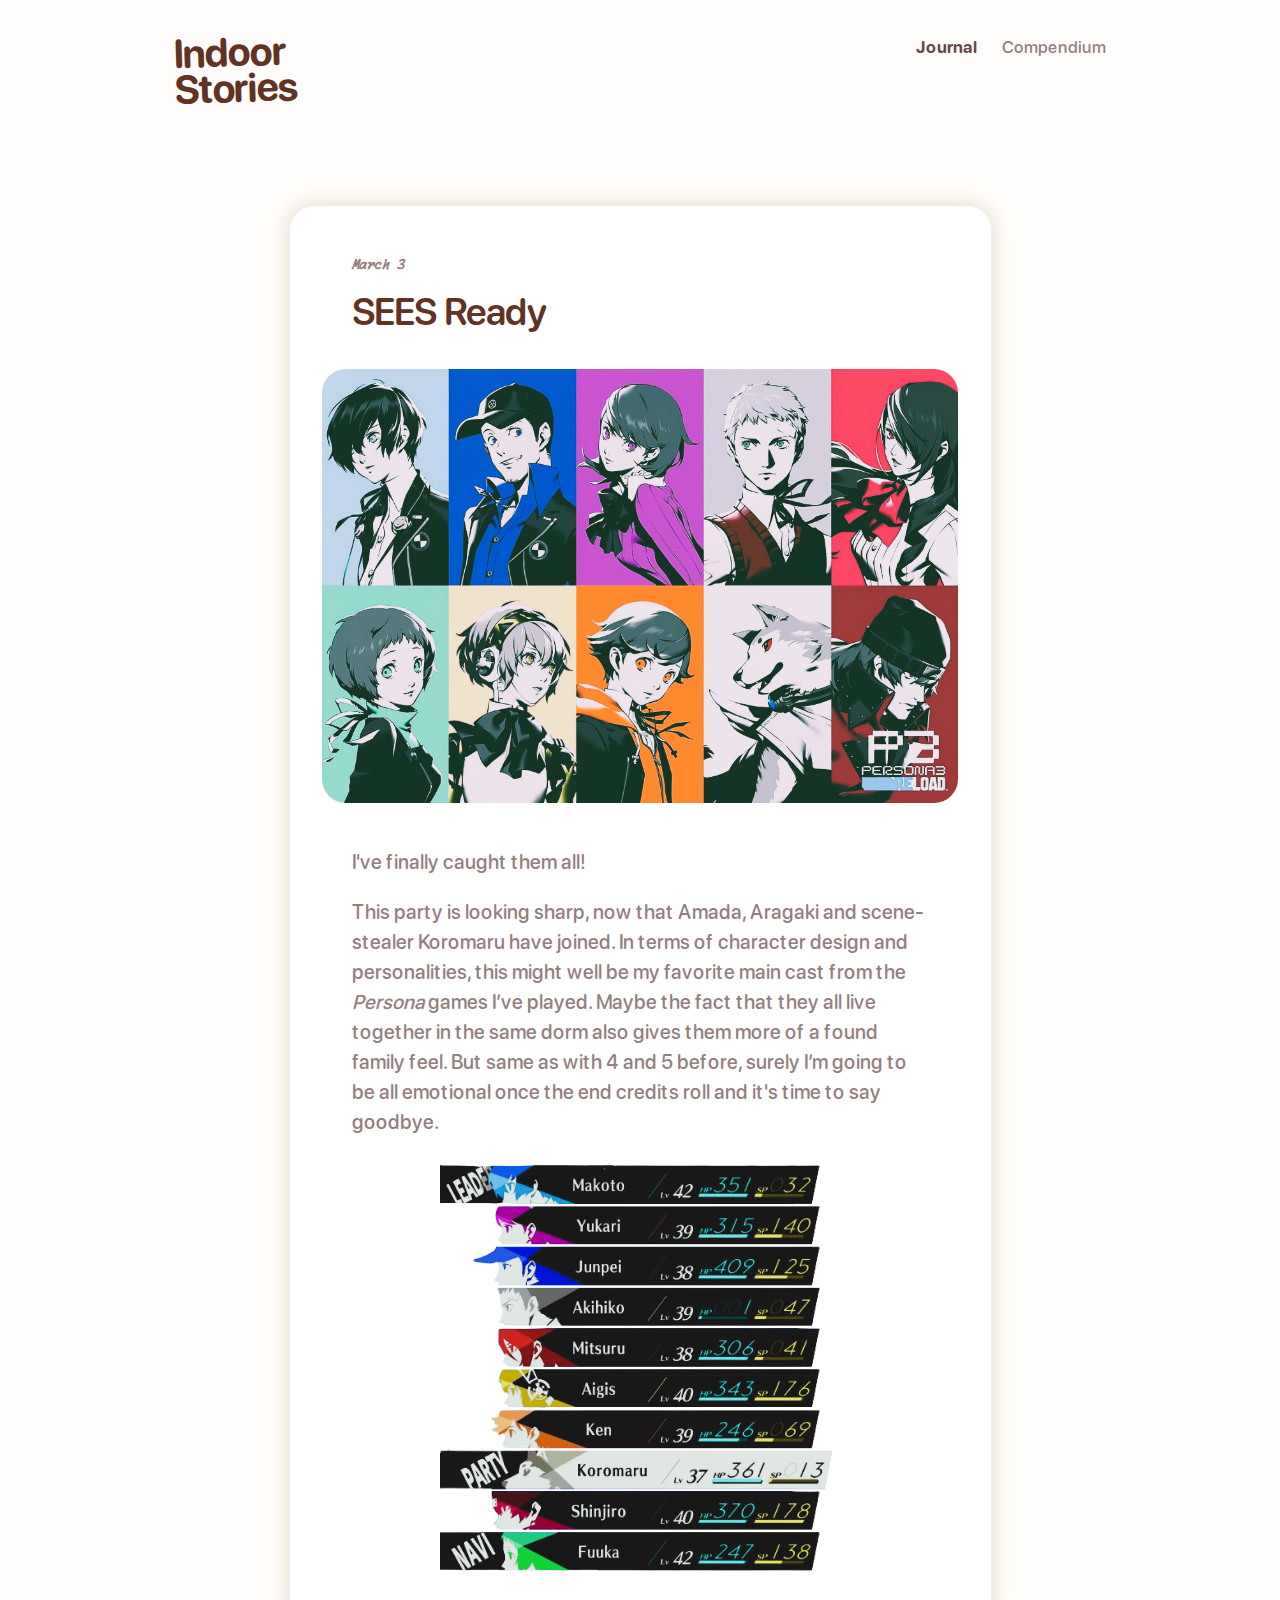
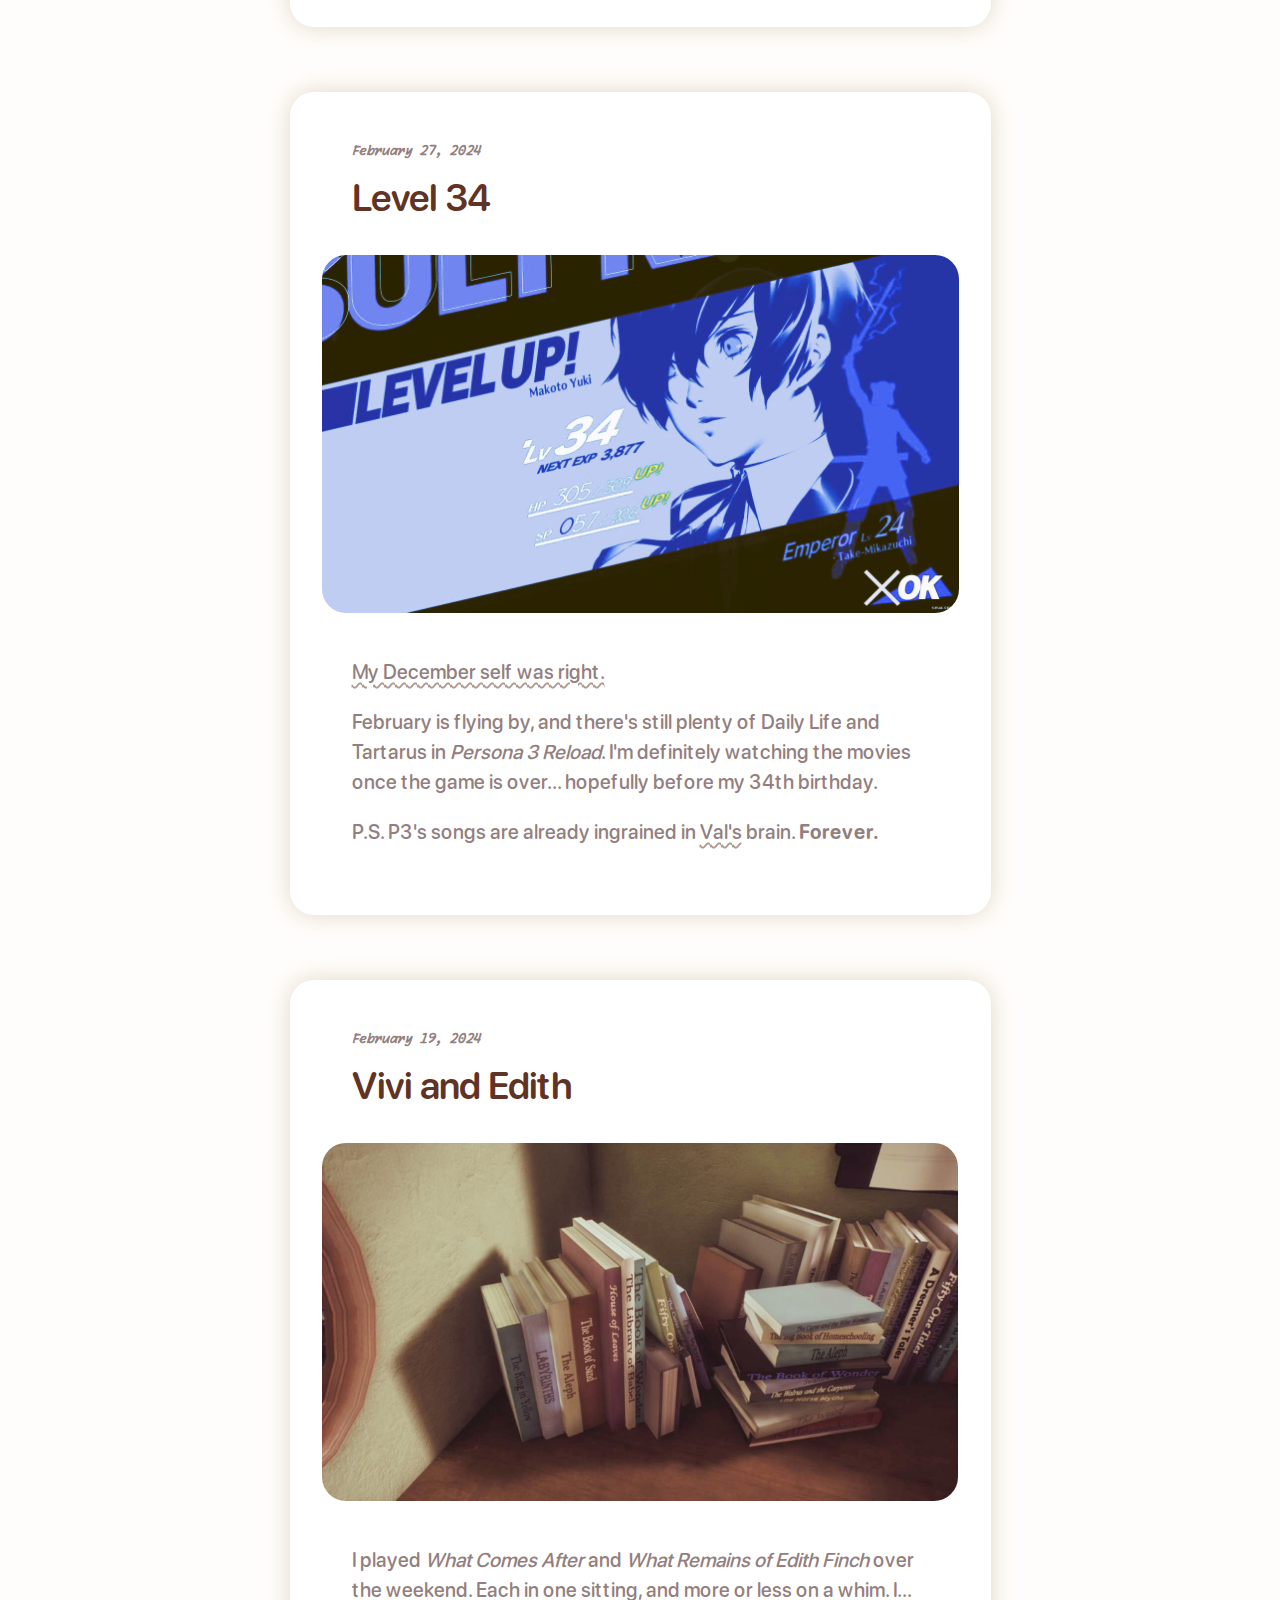
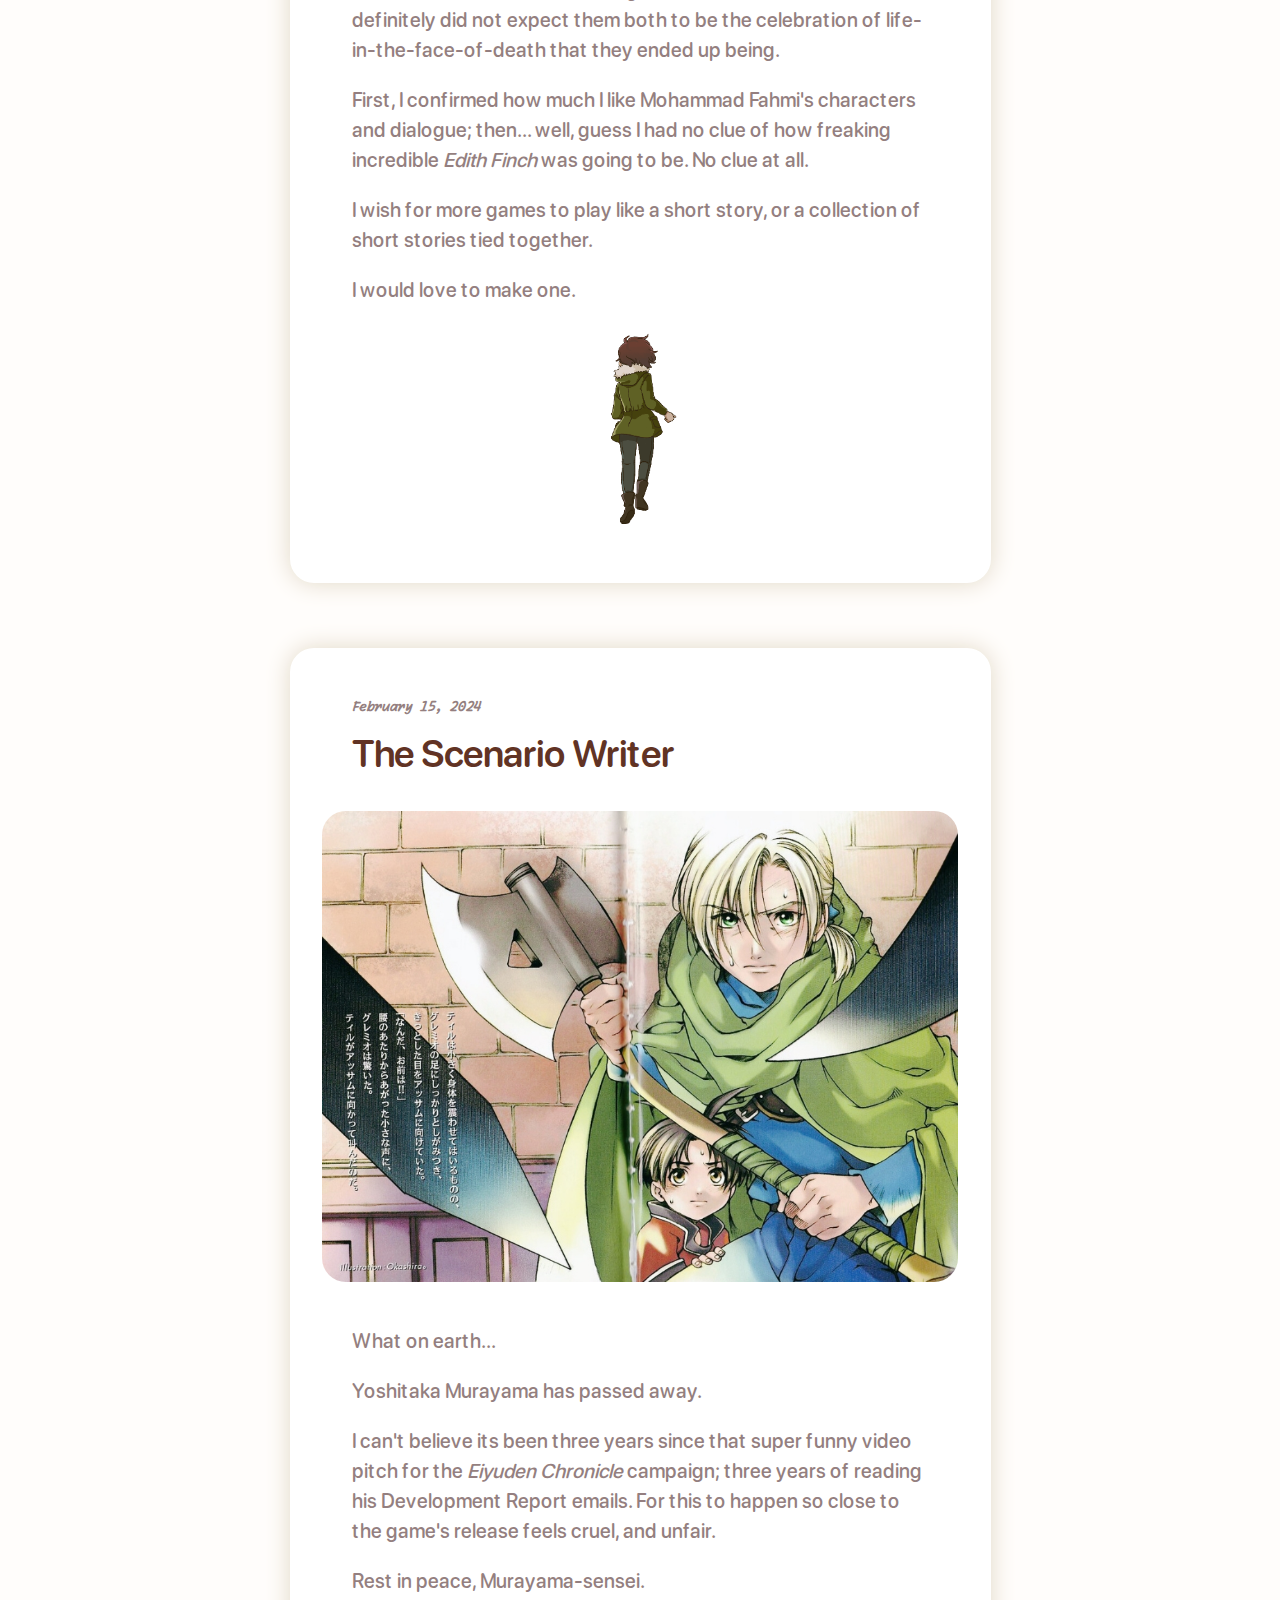
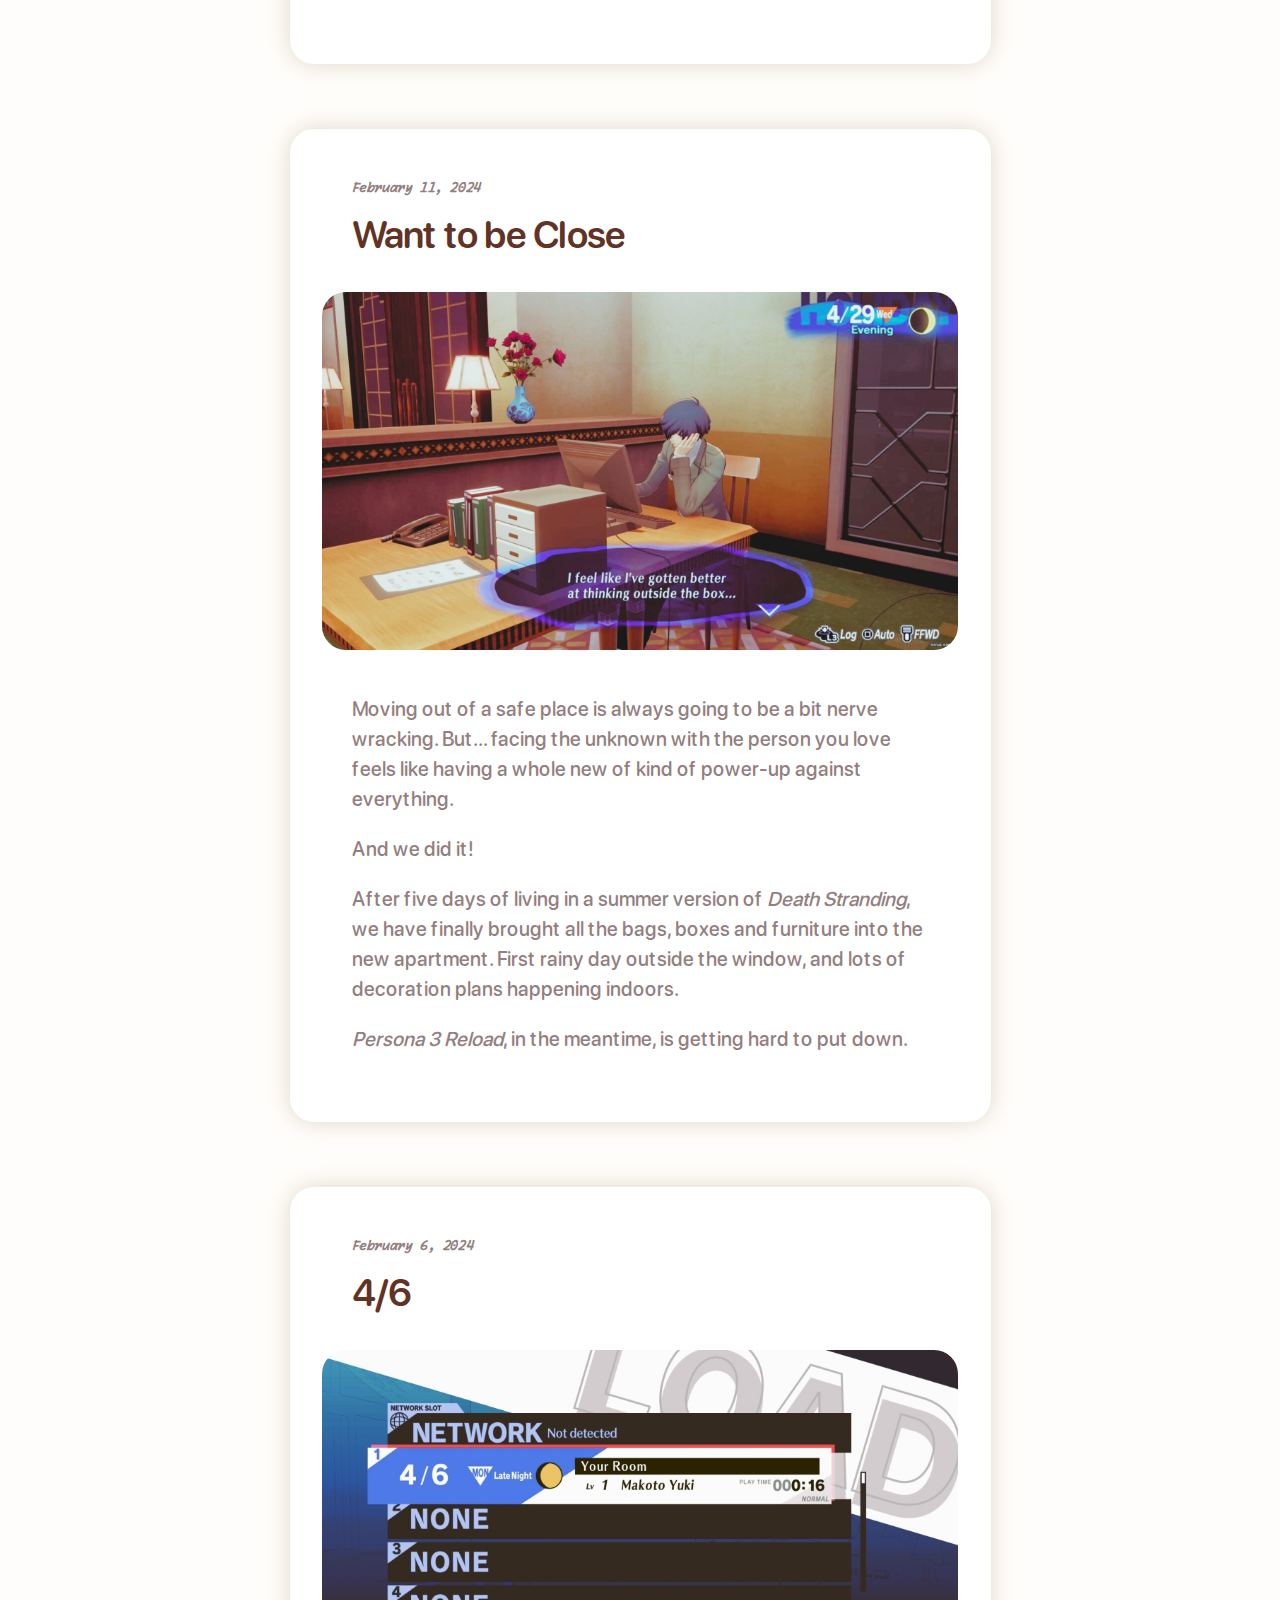
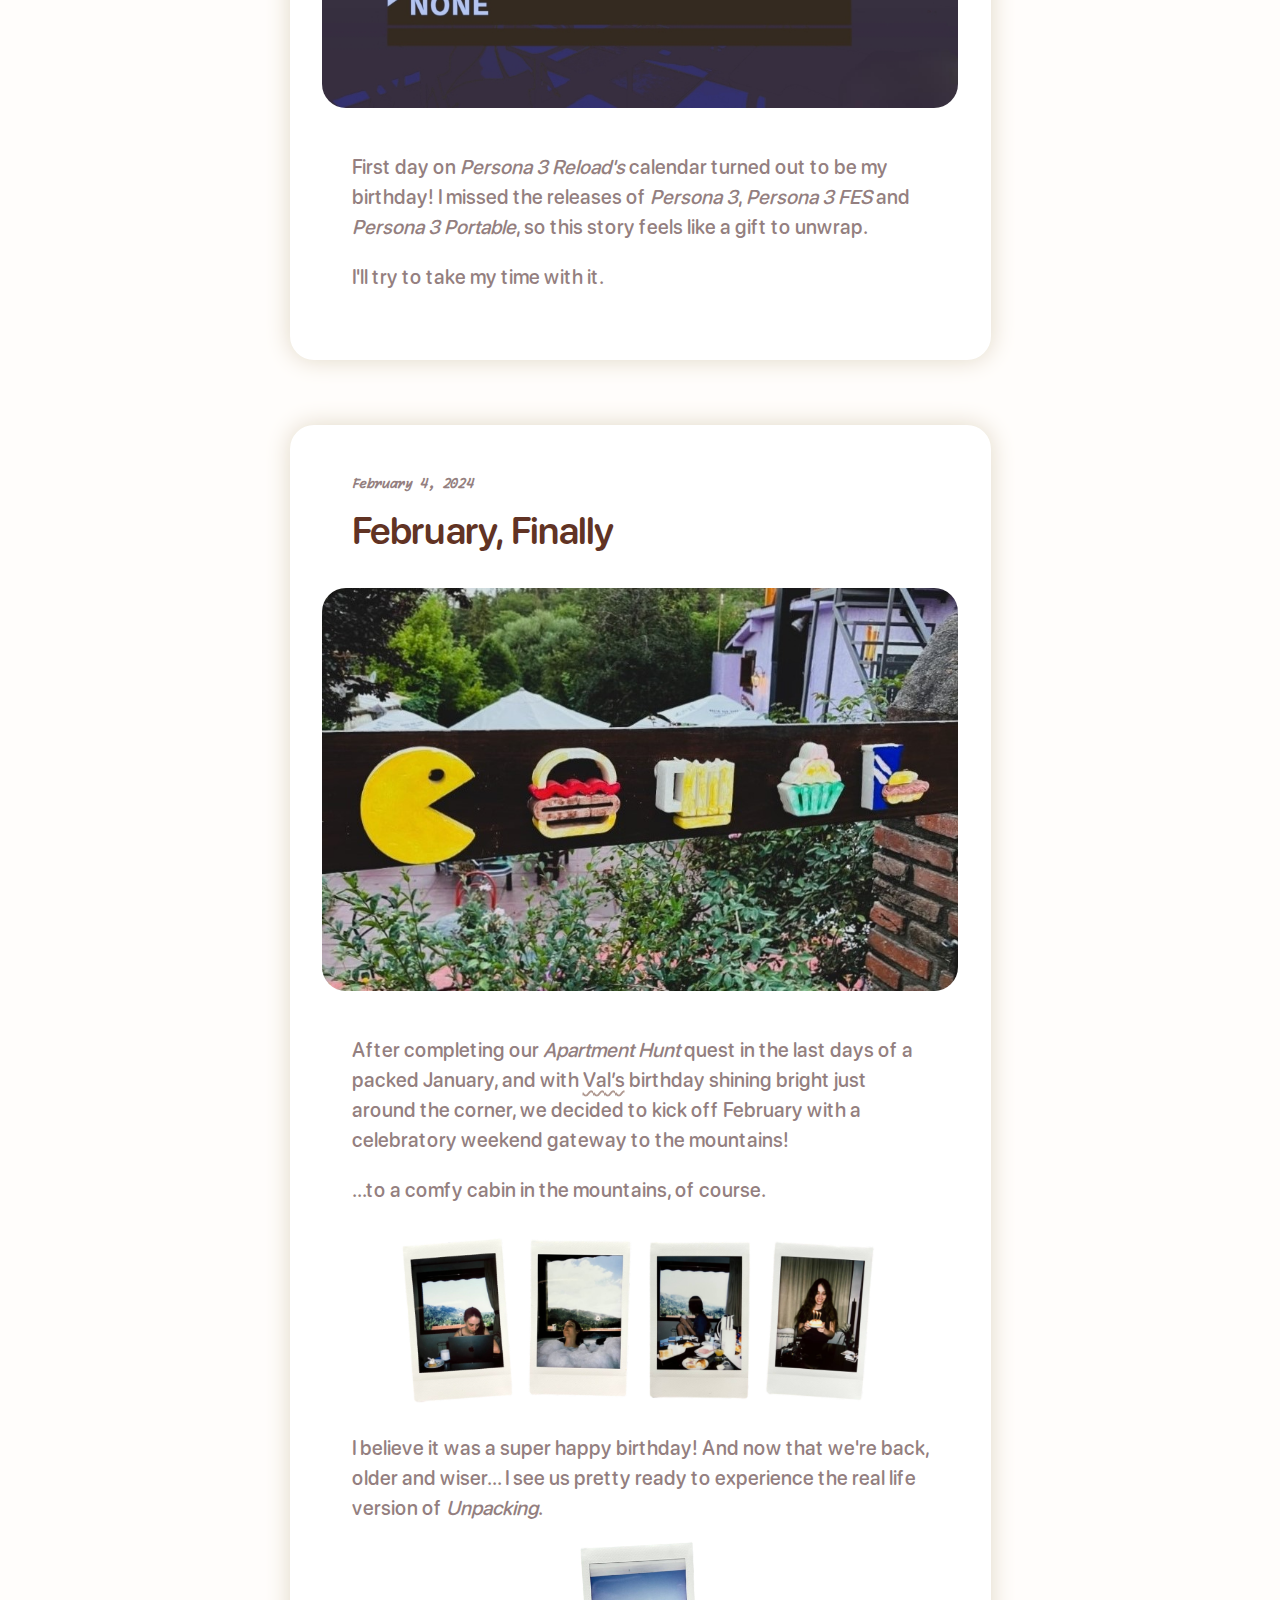
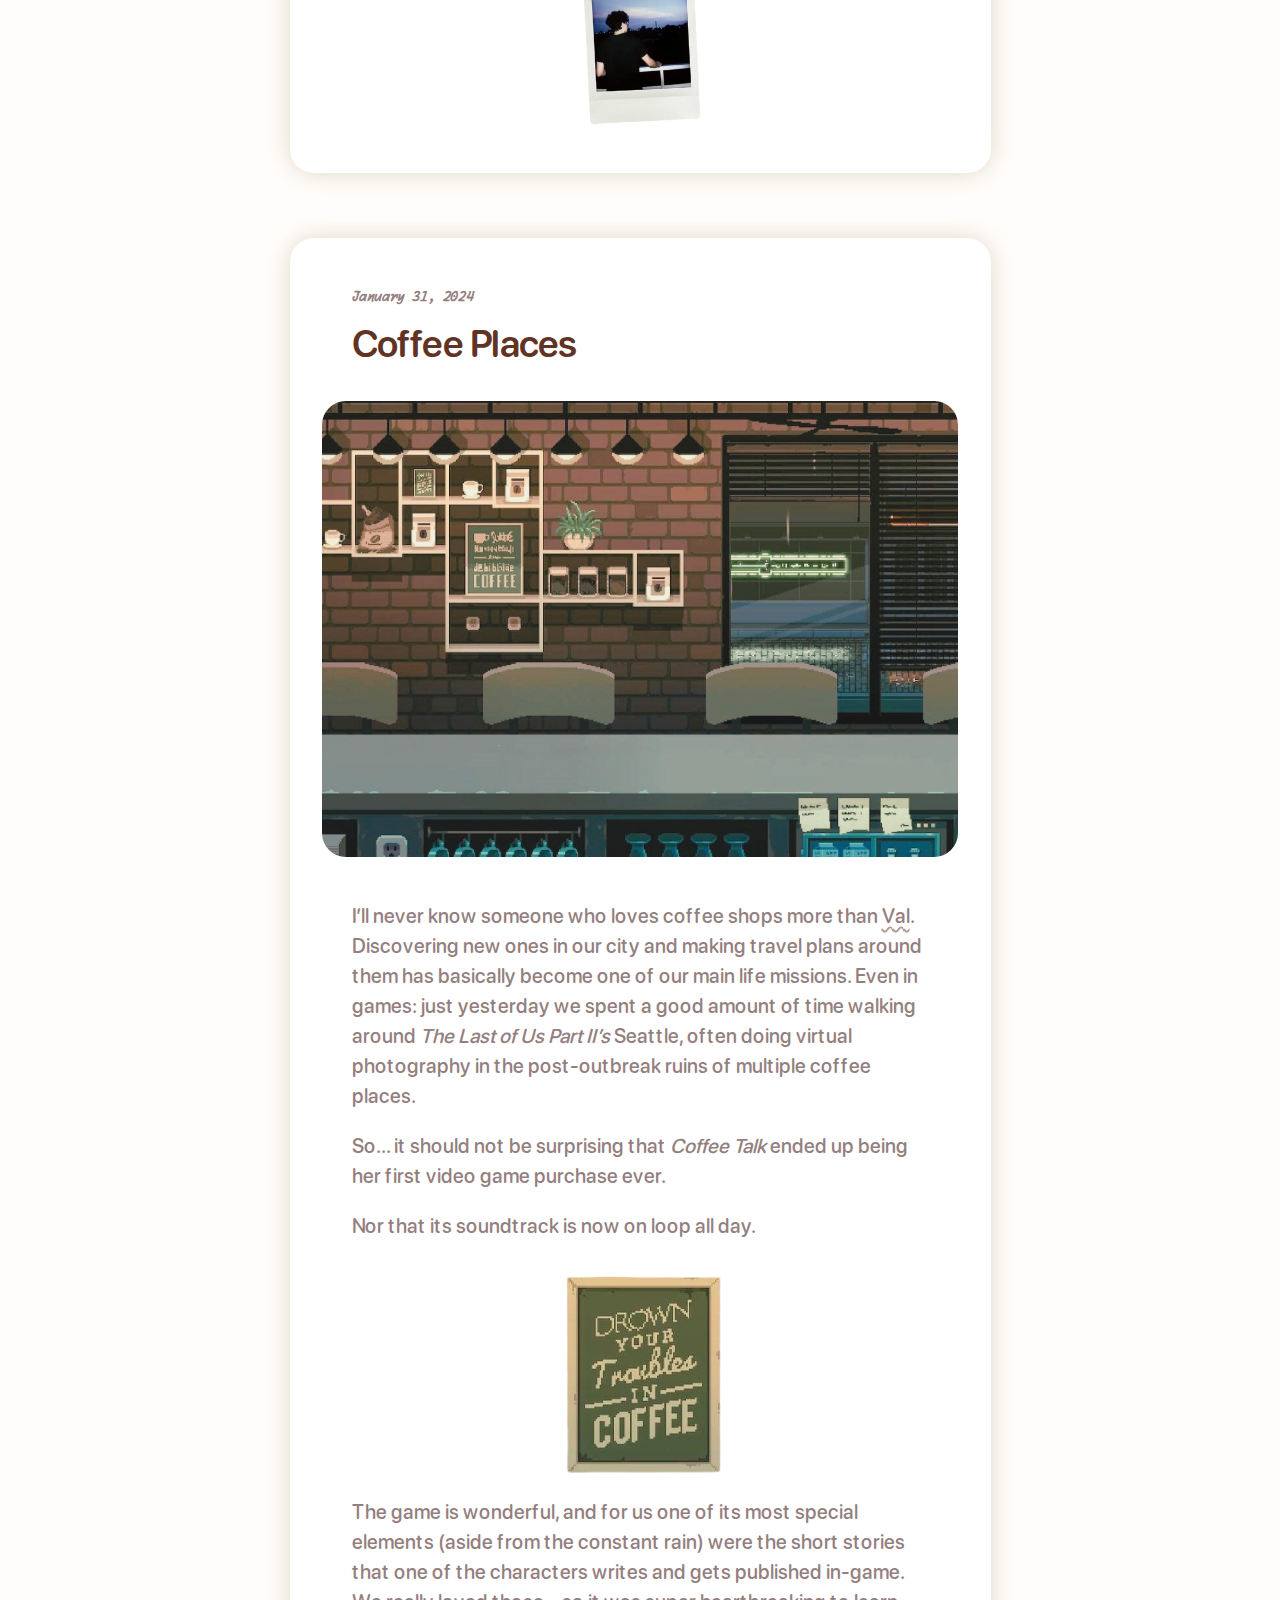
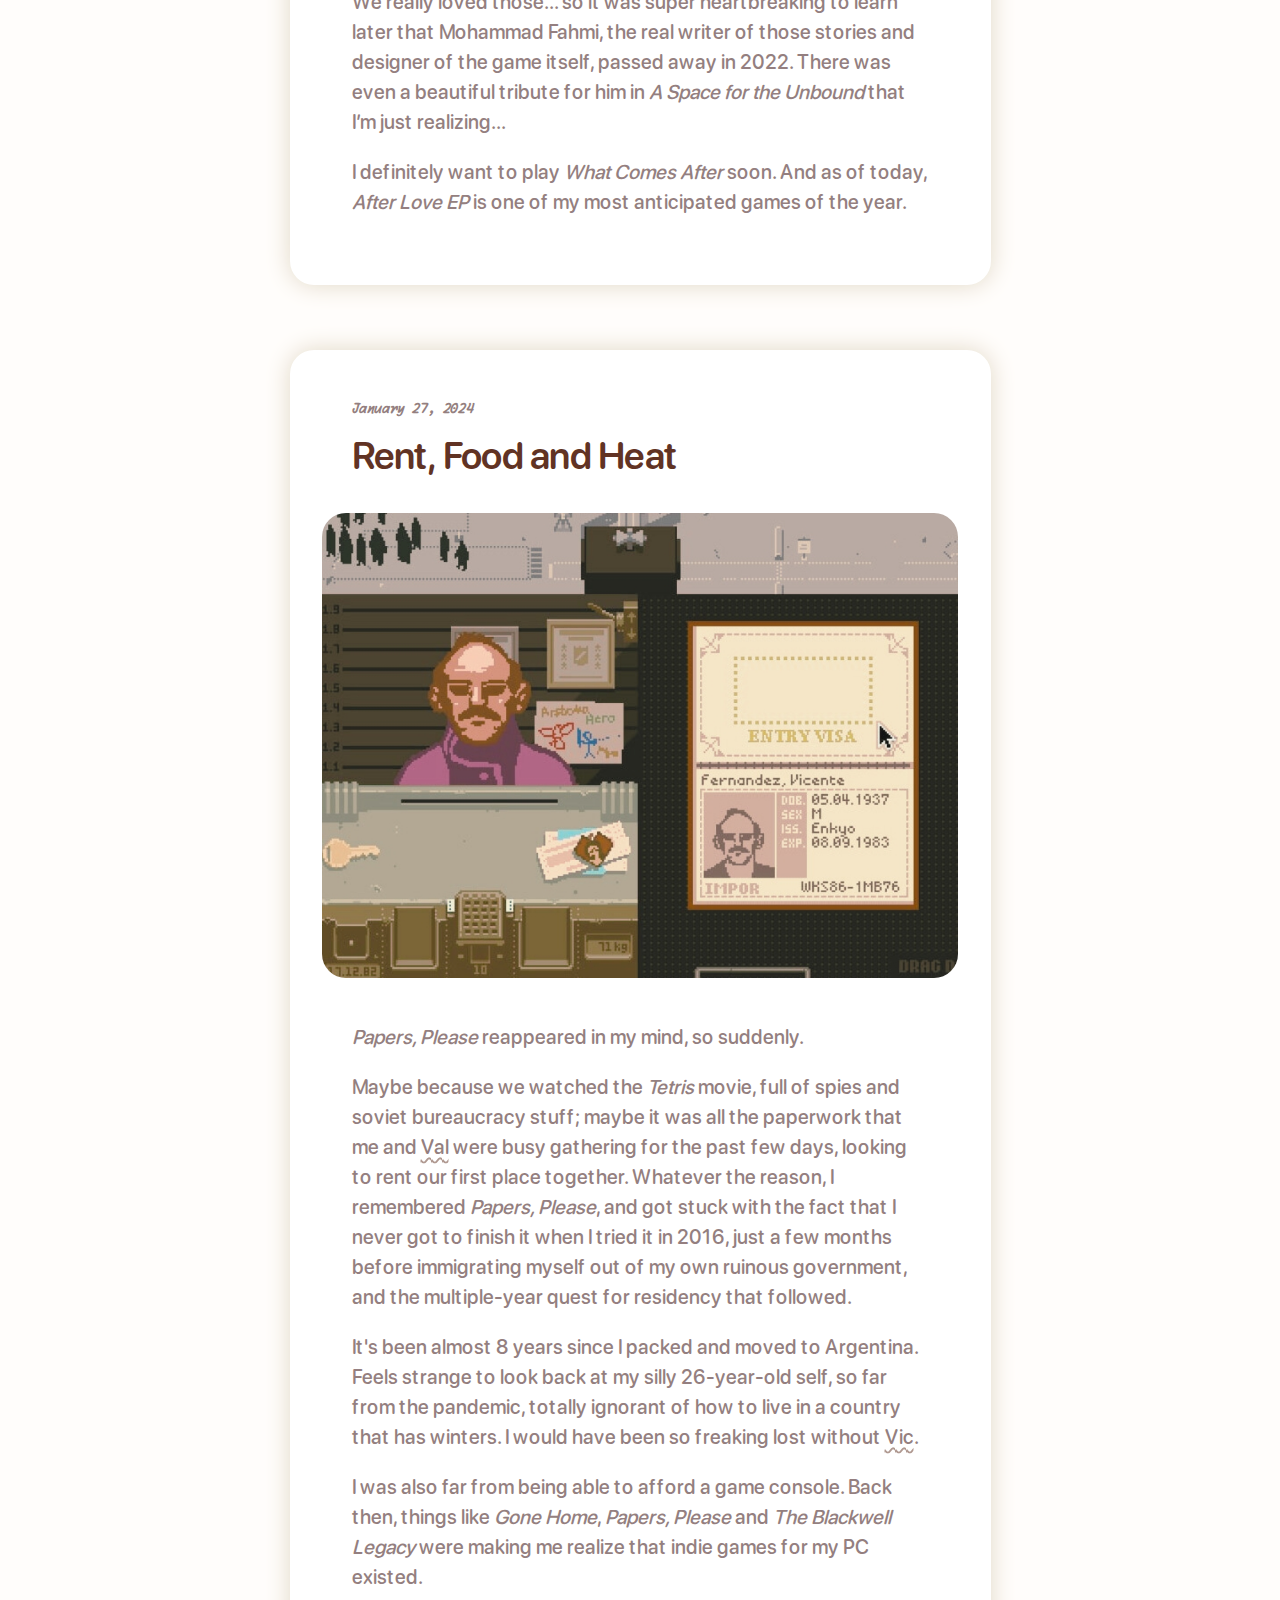
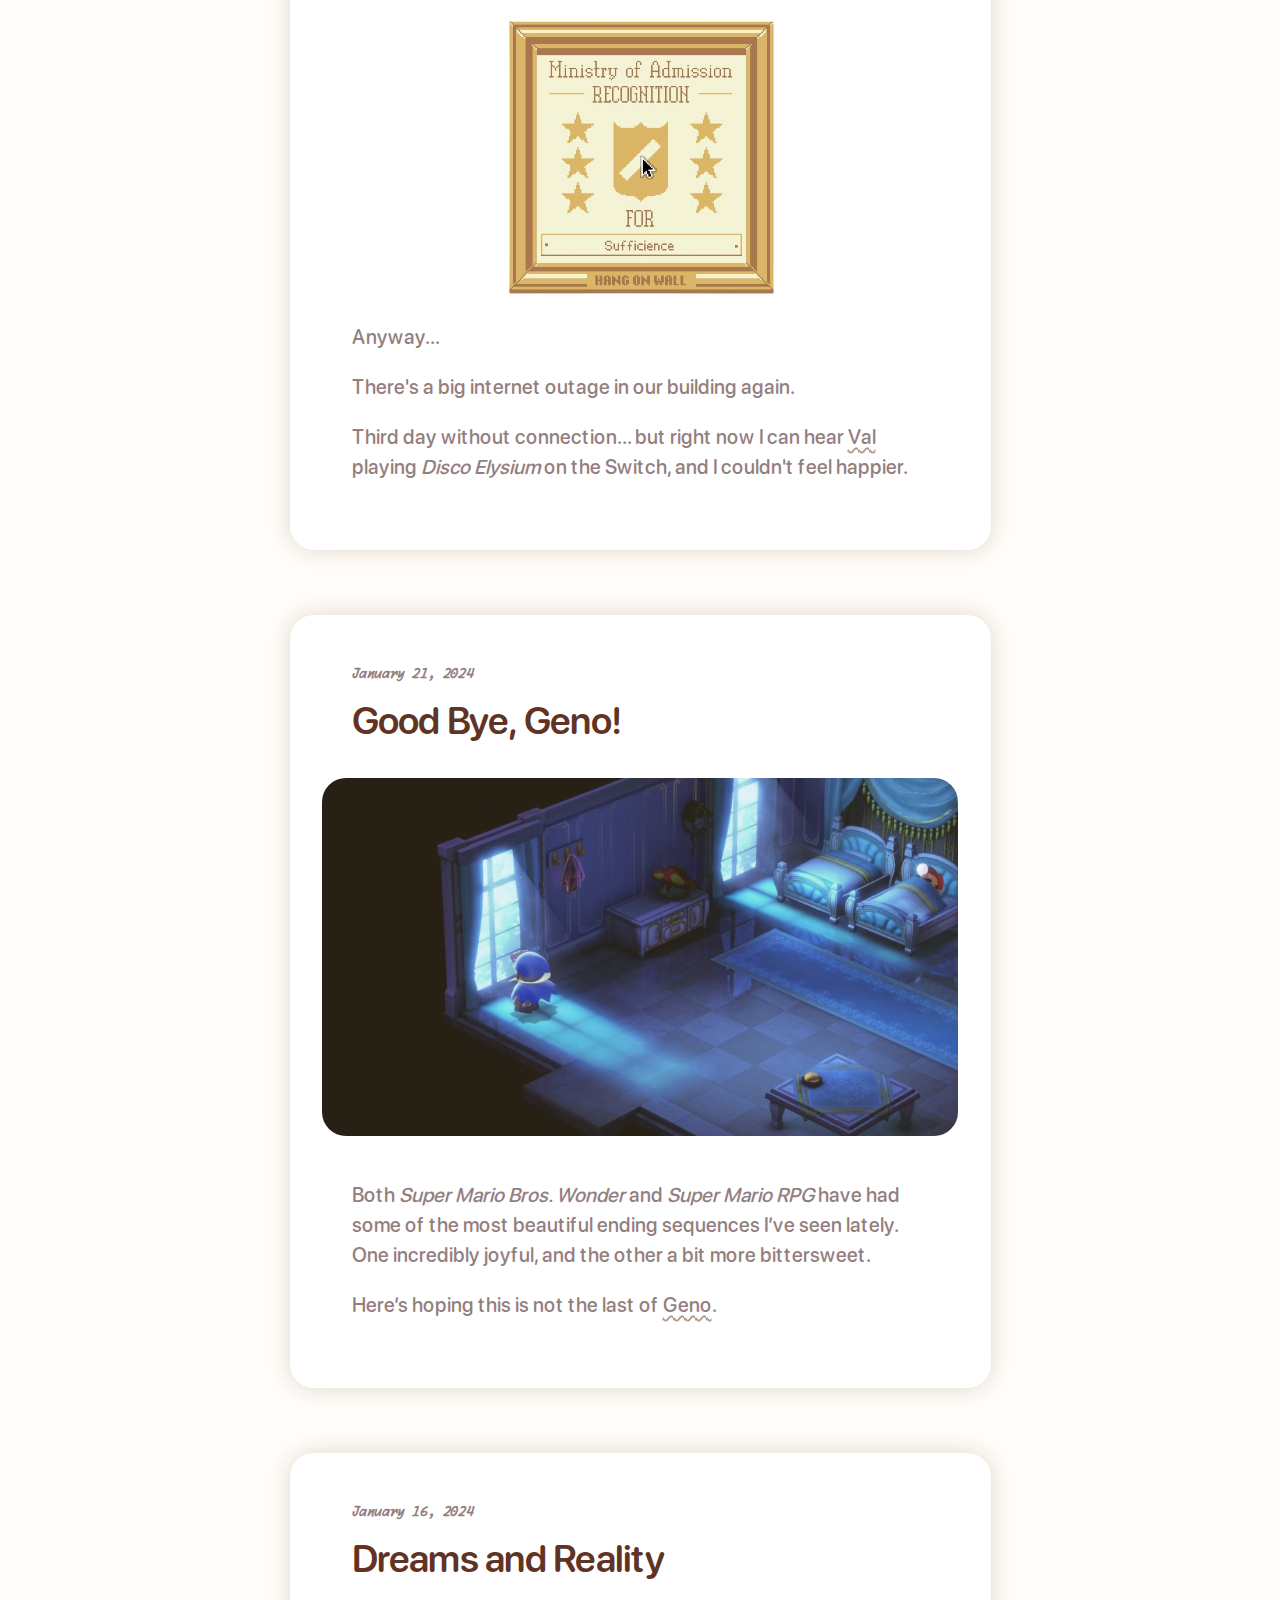
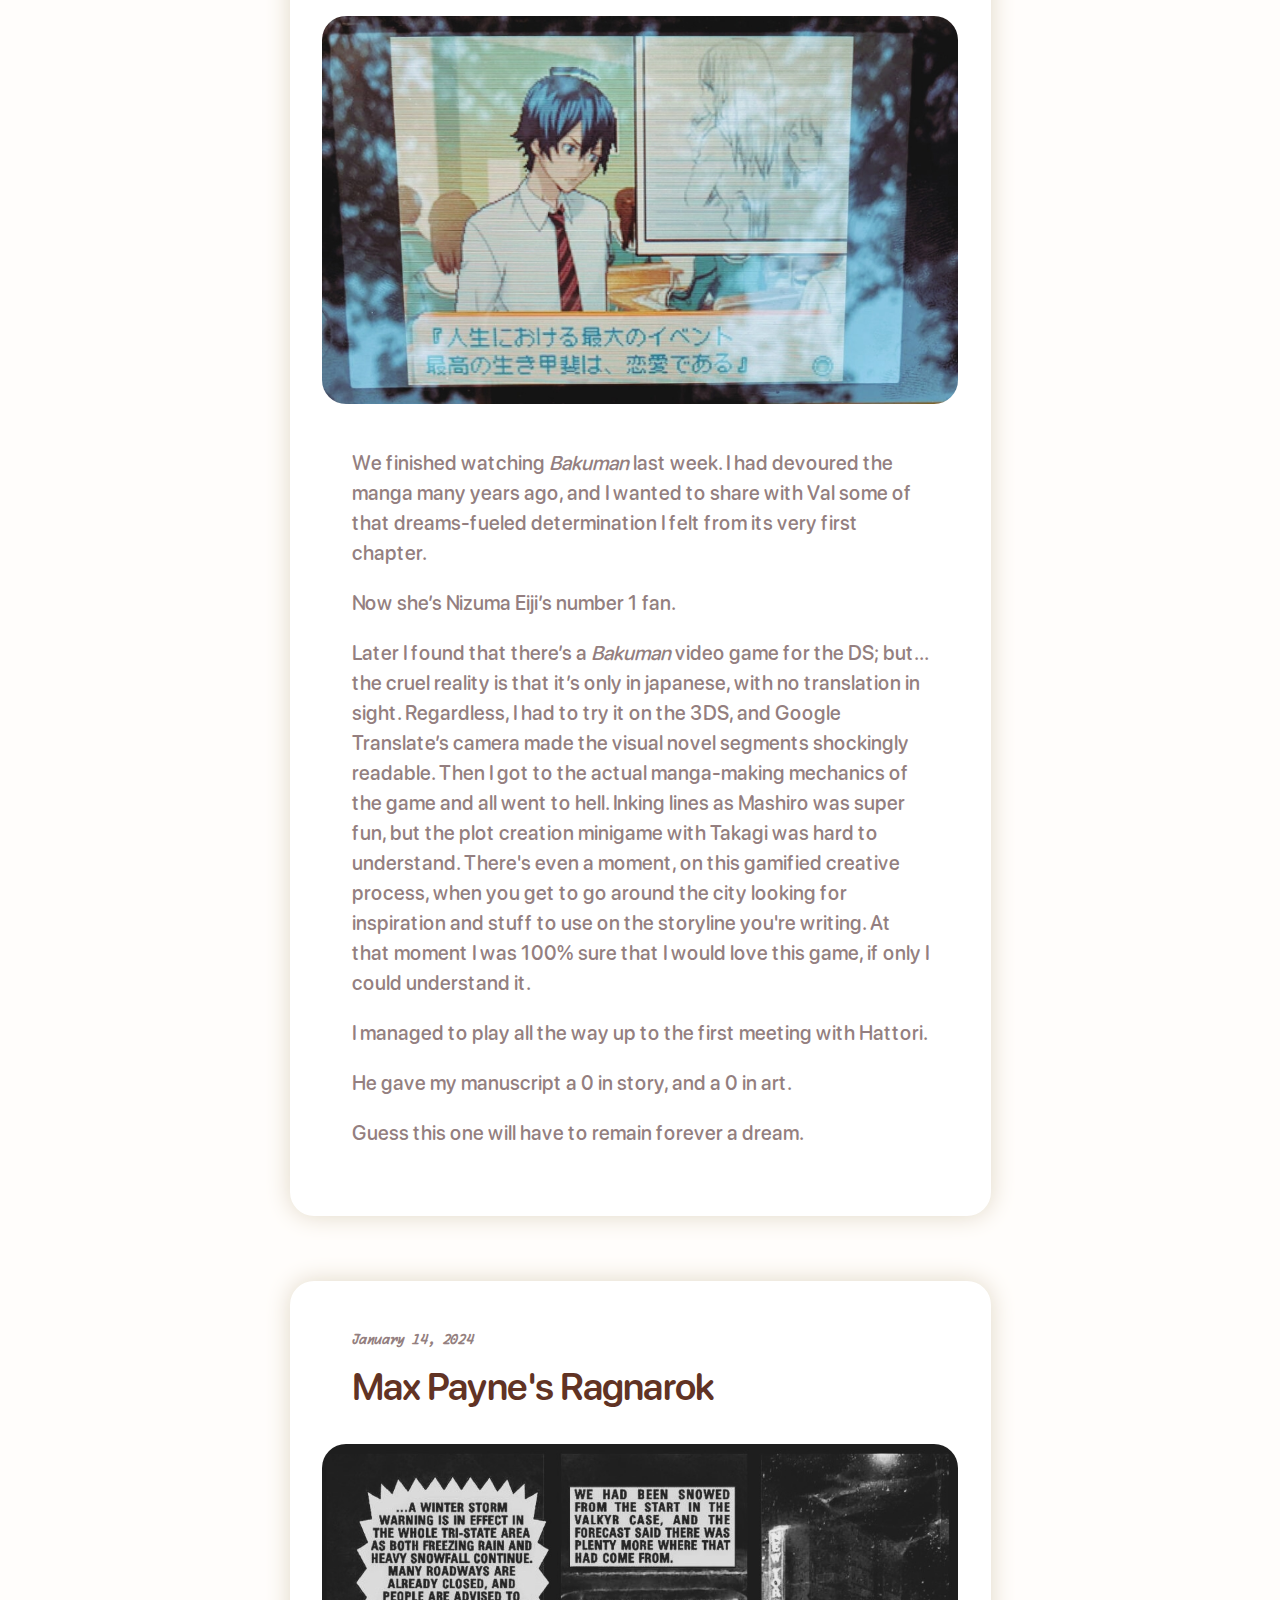
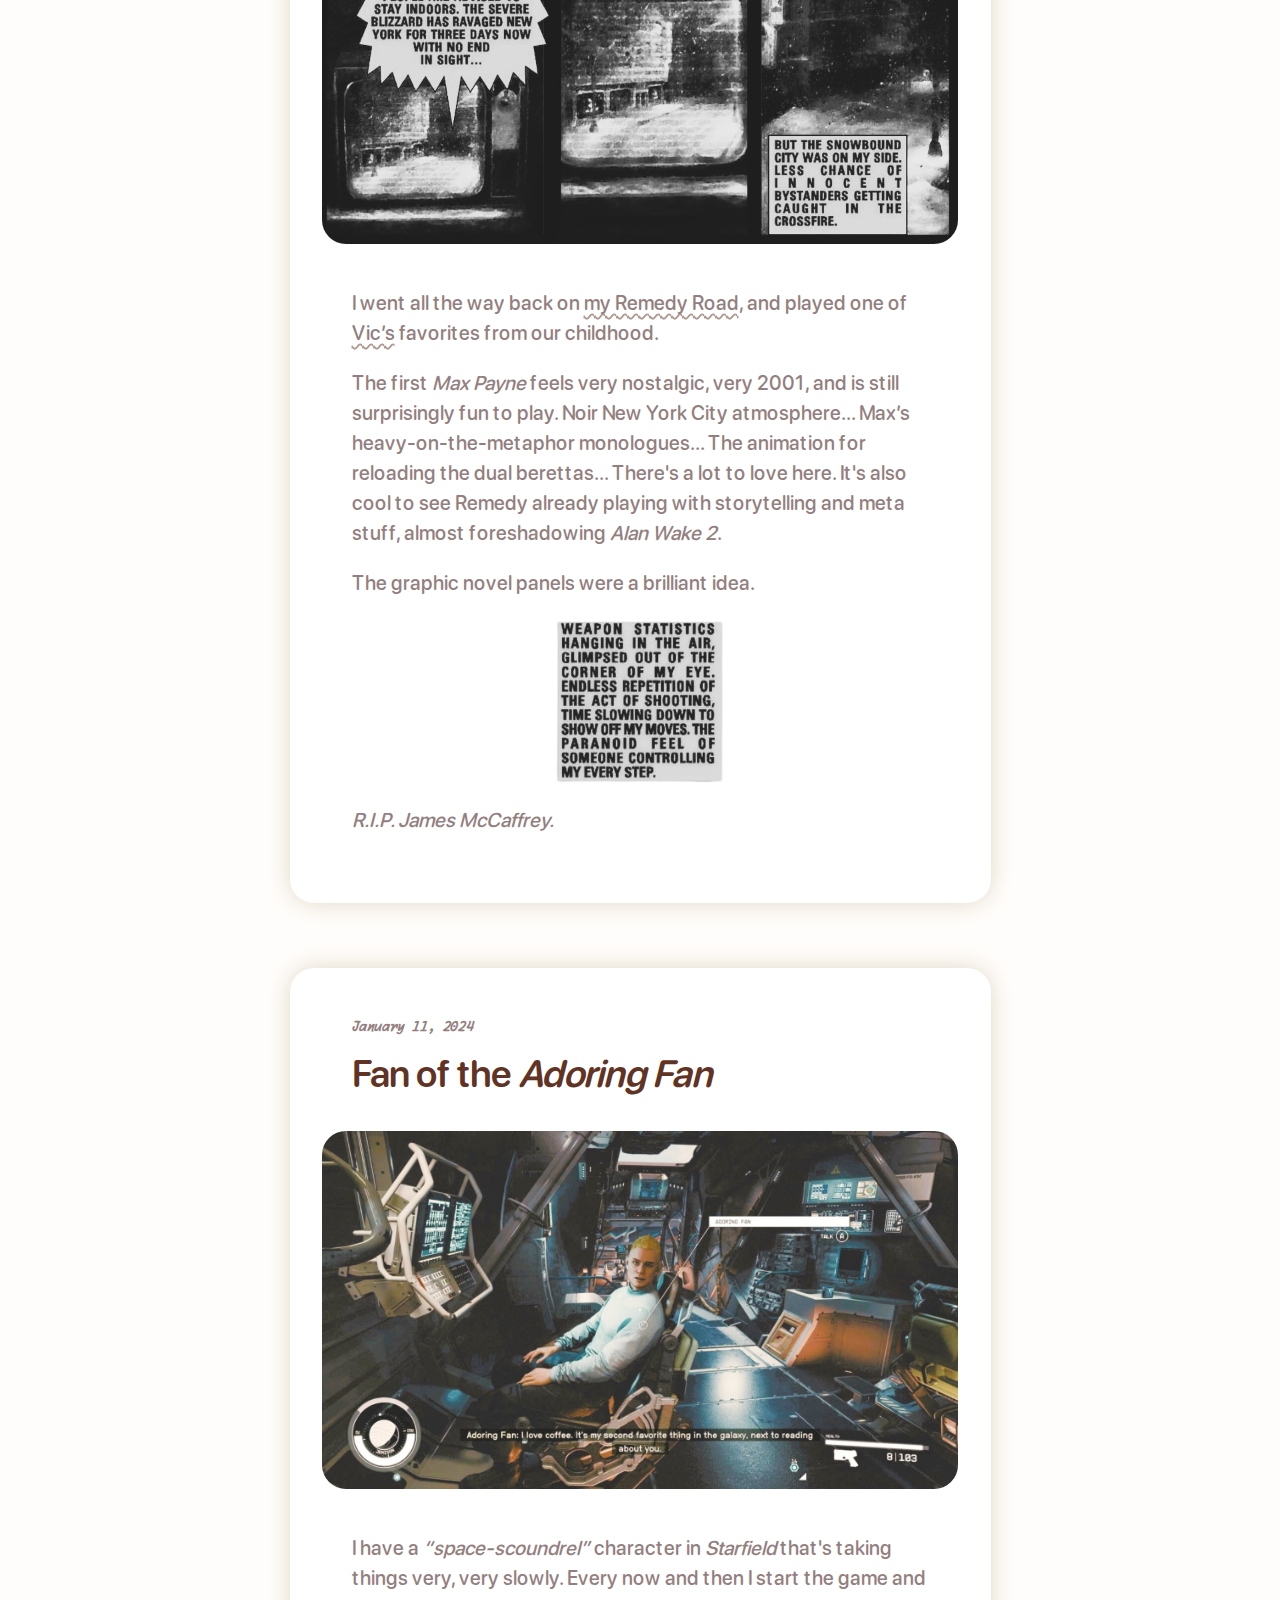
==== index.html @ b9267092 "update" ====
<!doctype html>

<html lang="en">

  <head>
    <meta charset="utf-8">
    <title> Indoor Stories</title>
    <meta name="description" content="A personal gaming site">
    <meta name="viewport" content="width=device-width, initial-scale=1.0">

    <link rel="apple-touch-icon" sizes="180x180" href="favicon/apple-touch-icon.png">
    <link rel="icon" type="image/png" sizes="32x32" href="favicon/favicon-32x32.png">
    <link rel="icon" type="image/png" sizes="16x16" href="favicon/favicon-16x16.png">
    <link rel="manifest" href="favicon/site.webmanifest">
    <link rel="mask-icon" href="favicon/safari-pinned-tab.svg" color="#5bbad5">
    <meta name="msapplication-TileColor" content="#da532c">
    <meta name="theme-color" content="#ffffff">

    <link rel="stylesheet" href="styles.css">
  </head>

  <body>
    <header class="header">
      <h1 class="header-title"><a href="/">Indoor Stories</a></h1>

      <menu class="header-menu">
          <li class="header-menu-item active">
            <a class="header-menu-link" href="https://indoorstories.com/">Journal</a>
          </li>
          <li class="header-menu-item">
            <a class="header-menu-link" href="https://indoorstories.com/compendium">Compendium</a>
          </li>
      </menu>
    </header>

    <div class="journal-index">
      <div class="journal-index-box">
        <ul class="journal-index-list">
          <li class="journal-index-list-item">
            <span>2024 · 02</span>
            <a href="#4-6">4/6</a>
          </li>
          
          <li class="journal-index-list-item">
            <span>2024 · 02</span>
            <a href="#february-finally">
              February, Finally
            </a>
          </li>
          
          <li class="journal-index-list-item">
            <span>2024 · 01</span>
            <a href="#coffee-places">
              Coffee Places
            </a>
          </li>
          
          <li class="journal-index-list-item">
            <span>2024 · 01</span>
            <a href="#rent-food-and-heat">
              Rent, Food and Heat
            </a>
          </li>

            <li class="journal-index-list-item">
            <span>2024 · 01</span>
              <a href="#good-bye-geno">
                Good Bye, Geno!
              </a>
          </li>

            <li class="journal-index-list-item">
            <span>2024 · 01</span>
            <a href="#dreams-and-reality">
              Dreams and Reality
            </a>
          </li>

            <li class="journal-index-list-item">
            <span>2024 · 01</span>
            <a href="#max-paynes-ragnarok">
              Max Payne's Ragnarok
            </a>
          </li>

            <li class="journal-index-list-item">
            <span>2024 · 01</span>
            <a href="#fan-of-the-adoring-fan">
              Fan of the Adoring Fan
            </a>
          </li>

            <li class="journal-index-list-item">
            <span>2024 · 01</span>
            <a href="#a-geno-beam-to-the-heart">
              A Geno-Beam to the Heart
            </a>
          </li>

          <li class="journal-index-list-item">
            <span>2024 · 01</span>
            <a href="#summer">
              Summer
            </a>
          </li>

          <li class="journal-index-list-item">
            <span>2023 · 12</span>
            <a href="#good-times-in-hyrule">
              Good Times in Hyrule
            </a>
          </li>

          <li class="journal-index-list-item">
            <span>2023 · 12</span>
            <a href="#a-case-of-spartan-rage">
              A Case of Spartan Rage
            </a>
          </li>

          <li class="journal-index-list-item">
            <span>2023 · 12</span>
            <a href=#sturgeon-day>
              Sturgeon Day
            </a>
          </li>

          <li class="journal-index-list-item">
            <span>2023 · 12</span>
            <a href=#christmas-roll>
              Christmas Roll
            </a>
          </li>

          <li class="journal-index-list-item">
            <span>2023 · 12</span>
            <a href=#slice-of-americana>
              Slice of Americana
            </a>
          </li>

          <li class="journal-index-list-item">
            <span>2023 · 12</span>
            <a href=#dreaming-of-school-life>
              Dreaming of School Life
            </a>
          </li>

          <li class="journal-index-list-item">
            <span>2023 · 12</span>
            <a href=#wake-and-wonder>
              Wake & Wonder
            </a>
          </li>

          <li class="journal-index-list-item">
            <span>2023 · 12</span>
            <a href=#a-christmas-gathering>
              Remedy Road
            </a>
          </li>

          <li class="journal-index-list-item">
            <a href=#a-christmas-gathering>
              <span>2023 · 12</span>
              Community Sliders
            </a>
          </li>

          <li class="journal-index-list-item">
            <span>2023 · 12</span>
            <a href=#a-christmas-gathering>
              A Christmas Gathering
            </a>
          </li>

          <li class="journal-index-list-item">
            <span>2023 · 11</span>
            <a href=#remember-the-76>
              Remember the 76
            </a>
          </li>

          <li class="journal-index-list-item">
            <span>2023 · 11</span>
            <a href="#a-mario-shaped-hole">
              A Mario-Shaped Hole
            </a>
          </li>

          <li class="journal-index-list-item">
            <span>2023 · 11</span>
            <a href="#one-step-forward">
              One Step Forward
            </a>
          </li>

        </ul>
      </div>
    </div>

    <main class="journal">
      <article class="journal-entry" id="sees-ready">
        <time class="journal-entry-date">March 3</time>
        <h2 class="journal-entry-title">
            <a href="#sees-ready">
              SEES Ready
            </a>
        </h2>

        <img class="journal-entry-image"
              src="images/journal/sees-party.jpg" 
              alt="The cast from Persona 3 Reload">

              <p>I've finally caught them all!</p>

              <p>This party is looking sharp, now that Amada, Aragaki and scene-stealer Koromaru have joined. In terms of character design and personalities, this might well be my favorite main cast from the <em>Persona</em> games I’ve played. Maybe the fact that they all live together in the same dorm also gives them more of a found family feel. But same as with 4 and 5 before, surely I’m going to be all emotional once the end credits roll and it's time to say goodbye.</p>

              <img src="images/journal/sees-party-status.png" 
              alt="A list showing the status of my Persona 3 Reload party"
              class="journal-entry-scrap"
              style="max-width: 400px;">
      </article>

      <article class="journal-entry" id="level-34">
        <time class="journal-entry-date">February 27, 2024</time>
        <h2 class="journal-entry-title">
            <a href="#level-34">
              Level 34
            </a>
        </h2>

        <img class="journal-entry-image"
              src="images/journal/level-34.jpg" 
              alt="A level up screen from Persona 3 Reload after reaching Level 34">

        <p><a href="#dreaming-of-school-life">My December self was right.</a></p>

        <p>February is flying by, and there's still plenty of Daily Life and Tartarus in <em>Persona 3 Reload</em>. I'm definitely watching the movies once the game is over... hopefully before my 34th birthday.</p>

        <p>P.S. P3's songs are already ingrained in <a href="https://analogval.tumblr.com/" target="_blank">Val's</a> brain. <strong>Forever.</strong></p>
      </article>

      <article class="journal-entry" id="vivi-and-edith">
        <time class="journal-entry-date">February 19, 2024</time>
        <h2 class="journal-entry-title">
            <a href="#vivi-and-edith">
              Vivi and Edith
            </a>
        </h2>

        <img class="journal-entry-image"
              src="images/journal/edith-finch-books.jpg" 
              alt="Books from What Remains of Edith Finch, including The Aleph by Jorge Luis Borges">

        <p>I played <em>What Comes After</em> and <em>What Remains of Edith Finch</em> over the weekend. Each in one sitting, and more or less on a whim. I... definitely did not expect them both to be the celebration of life-in-the-face-of-death that they ended up being.</p>

        <p>First, I confirmed how much I like Mohammad Fahmi's characters and dialogue; then... well, guess I had no clue of how freaking incredible <em>Edith Finch</em> was going to be. No clue at all.</p>

        <p>I wish for more games to play like a short story, or a collection of short stories tied together.</p>

        <p>I would love to make one.</p>

        <img src="images/journal/vivi.png" 
          alt="Vivi from What Comes After"
          class="journal-entry-scrap"
          style="max-width: 80px;">

      </article>

      <article class="journal-entry" id="the-scenario-writer">
        <time class="journal-entry-date">February 15, 2024</time>
        <h2 class="journal-entry-title">
            <a href="#the-scenario-writer">
             The Scenario Writer
            </a>
        </h2>

        <img class="journal-entry-image"
              src="images/journal/gremio.jpg" 
              alt="Gremio from Suikoden">

        <p>What on earth...</p>

        <p>Yoshitaka Murayama has passed away.</p>

        <p>I can't believe its been three years since that super funny video pitch for the <em>Eiyuden Chronicle  </em> campaign; three years of reading his Development Report emails. For this to happen so close to the game's release feels cruel, and unfair.</p>

        <p>Rest in peace, Murayama-sensei.</p>
        
      </article>

      <article class="journal-entry" id="want-to-be-close">
        <time class="journal-entry-date">February 11, 2024</time>
        <h2 class="journal-entry-title">
            <a href="#want-to-be-close">
              Want to be Close
            </a>
        </h2>

        <img class="journal-entry-image"
              src="images/journal/persona-3-computer.jpg" 
              alt="A thought bubble from Persona 3 that says 'I feel like I've gotten better at thinking outside of the box'">

        <p>Moving out of a safe place is always going to be a bit nerve wracking. But... facing the unknown with the person you love feels like having a whole new of kind of power-up against everything.</p>

        <p>And we did it!</p>

        <p>After five days of living in a summer version of <em>Death Stranding</em>, we have finally brought all the bags, boxes and furniture into the new apartment. First rainy day outside the window, and lots of decoration plans happening indoors.</p>

        <p><em>Persona 3 Reload</em>, in the meantime, is getting hard to put down.</p>
      </article>

      <article class="journal-entry" id="4-6">
        <time class="journal-entry-date">February 6, 2024</time>
        <h2 class="journal-entry-title">
            <a href="#4-6">
                4/6
            </a>
        </h2>

        <img class="journal-entry-image"
              src="images/journal/persona-3-save.jpg" 
              alt="My first Persona 3 save file">

        <p>First day on <em>Persona 3 Reload's</em> calendar turned out to be my birthday! I missed the releases of <em>Persona 3</em>, <em>Persona 3 FES</em> and <em>Persona 3 Portable</em>, so this story feels like a gift to unwrap.</p>

        <p>I'll try to take my time with it.</p>
      </article>

      <article class="journal-entry" id="february-finally">
        <time class="journal-entry-date">February 4, 2024</time>
        <h2 class="journal-entry-title">
            <a href="#february-finally">
                February, Finally
            </a>
        </h2>

        <img class="journal-entry-image"
          src="images/journal/pacman-in-la-cumbrecita.jpg" 
          alt="An empty coffe shop from the game Coffee Talk">

        <p>After completing our <em>Apartment Hunt</em> quest in the last days of a packed January, and with <a href="https://analogval.tumblr.com/">Val’s</a> birthday shining bright just around the corner, we decided to kick off February with a celebratory weekend gateway to the mountains!</p>

        <p>...to a comfy cabin in the mountains, of course.</p>

        <img src="images/journal/vals-birthday.png" 
          alt="Four instax pictures of Val's birthday"
          class="journal-entry-scrap"
          style="max-width: 500px;">

        <p>I believe it was a super happy birthday! And now that we're back, older and wiser... I see us pretty ready to experience the real life version of <em>Unpacking</em>.</p>

          <img src="images/journal/in-the-balcony.png" 
                alt="Me standing in our new balcony"
                class="journal-entry-scrap"
                style="max-width: 120px; transform: rotate(-3deg);">
      </article>

      <article class="journal-entry" id="coffee-places">
          <time class="journal-entry-date">January 31, 2024</time>
          <h2 class="journal-entry-title">
              <a href="#coffee-places">
                  Coffee Places
              </a>
          </h2>

          <img class="journal-entry-image"
                src="images/journal/empty-coffe-talk.jpg" 
                alt="An empty coffe shop from the game Coffee Talk">

          <p>I’ll never know someone who loves coffee shops more than <a href="https://analogval.tumblr.com/" target="_blank">Val</a>. Discovering new ones in our city and making travel plans around them has basically become one of our main life missions. Even in games: just yesterday we spent a good amount of time walking around <em>The Last of Us Part II’s</em> Seattle, often doing virtual photography in the post-outbreak ruins of multiple coffee places.</p>

          <p>So... it should not be surprising that <em>Coffee Talk</em> ended up being her first video game purchase ever.</p>

          <p>Nor that its soundtrack is now on loop all day.</p>

          <img src="images/journal/coffee-talk-poster.png"
                class="journal-entry-scrap"
                style="max-width: 180px;"
                alt="A pixelated poster that says "Drown your troubles in coffee">

          <p>The game is wonderful, and for us one of its most special elements (aside from the constant rain) were the short stories that one of the characters writes and gets published in-game. We really loved those... so it was super heartbreaking to learn later that Mohammad Fahmi, the real writer of those stories and designer of the game itself, passed away in 2022. There was even a beautiful tribute for him in <em>A Space for the Unbound</em> that I’m just realizing...</p>

          <p>I definitely want to play <em>What Comes After</em> soon. And as of today, <em>After Love EP</em> is one of my most anticipated games of the year.</p>
      </article>

      <article class="journal-entry" id="rent-food-and-heat">
            <time class="journal-entry-date">January 27, 2024</time>
            <h2 class="journal-entry-title">
                <a href="#rent-food-and-heat">
                    Rent, Food and Heat
                </a>
            </h2>

            <img class="journal-entry-image"
                  src="images/journal/vicente-fernandez.jpg" 
                  alt="A Vicente Fernandez from Papers, Please">

                  <p><em>Papers, Please</em> reappeared in my mind, so suddenly.</p>

                  <p>Maybe because we watched the <em>Tetris</em> movie, full of spies and soviet bureaucracy stuff; maybe it was all the paperwork that me and <a href="https://analogval.tumblr.com/" target="_blank">Val</a> were busy gathering for the past few days, looking to rent our first place together. Whatever the reason, I remembered <em>Papers, Please</em>, and got stuck with the fact that I never got to finish it when I tried it in 2016, just a few months before immigrating myself out of my own ruinous government, and the multiple-year quest for residency that followed.</p>

                  <p>It's been almost 8 years since I packed and moved to Argentina. Feels strange to look back at my silly 26-year-old self, so far from the pandemic, totally ignorant of how to live in a country that has winters. I would have been so freaking lost without <a href="https://vicfernandez.com/" target="_blank">Vic</a>.</p>

                  <p>I was also far from being able to afford a game console. Back then, things like <em>Gone Home</em>, <em>Papers, Please</em> and <em>The Blackwell Legacy</em> were making me realize that indie games for my PC existed.</p>

                  <img src="images/journal/ministry-of-admission-frame.png"
                      class="journal-entry-scrap"
                      style="max-width: 300px;"
                      alt="A golden plaque for being Sufficience in Papers, Please">

                  <p>Anyway...
                    
                <p>There's a big internet outage in our building again.</p>

                  <p>Third day without connection... but right now I can hear <a href="https://analogval.tumblr.com/" target="_blank">Val</a> playing <em>Disco Elysium</em> on the Switch, and I couldn't feel happier.</p>
      </article>

      <article class="journal-entry" id="good-bye-geno">
          <time class="journal-entry-date">January 21, 2024</time>
          <h2 class="journal-entry-title">
              <a href="#good-bye-geno">
                  Good Bye, Geno!
              </a>
          </h2>

          <img class="journal-entry-image"
                src="images/journal/geno-by-the-window.jpg" 
                alt="Geno looking out a window">

          <p>Both <em>Super Mario Bros. Wonder</em> and <em>Super Mario RPG</em> have had some of the most beautiful ending sequences I’ve seen lately. One incredibly joyful, and the other a bit more bittersweet.</p>

          <p>Here’s hoping this is not the last of <a href="#a-geno-beam-to-the-heart">Geno</a>.</p>
      </article>

      <article class="journal-entry" id="dreams-and-reality">
          <time class="journal-entry-date">January 16, 2024</time>
          <h2 class="journal-entry-title">
              <a href="#dreams-and-reality">
                  Dreams and Reality
              </a>
          </h2>

          <img class="journal-entry-image"
                src="images/journal/bakuman-ds.jpg" 
                alt="A visual novel scene from Bakuman DS game">

          <p>We finished watching <em>Bakuman</em> last week. I had devoured the manga many years ago, and I wanted to share with Val some of that dreams-fueled determination I felt from its very first chapter.</p>

          <p>Now she’s Nizuma Eiji’s number 1 fan.</p>

          <p>Later I found that there’s a <em>Bakuman</em> video game for the DS; but… the cruel reality is that it’s only in japanese, with no translation in sight. Regardless, I had to try it on the 3DS, and Google Translate’s camera made the visual novel segments shockingly readable. Then I got to the actual manga-making mechanics of the game and all went to hell. Inking lines as Mashiro was super fun, but the plot creation minigame with Takagi was hard to understand. There's even a moment, on this gamified creative process, when you get to go around the city looking for inspiration and stuff to use on the storyline you're writing. At that moment I was 100% sure that I would love this game, if only I could understand it.</p>

          <p>I managed to play all the way up to the first meeting with Hattori.</p>

          <p>He gave my manuscript a 0 in story, and a 0 in art.</p>

          <p>Guess this one will have to remain forever a dream.</p>
      </article>

      <article class="journal-entry" id="max-paynes-ragnarok">
          <time class="journal-entry-date">January 14, 2024</time>
          <h2 class="journal-entry-title">
              <a href="#max-paynes-ragnarok">
                  Max Payne's Ragnarok
              </a>
          </h2>

          <img class="journal-entry-image"
                src="images/journal/max-payne-winter.jpg" 
                alt="Graphic novel panels showing a dark and snowy New York">

          <p>I went all the way back on <a href="#remedy-road">my Remedy Road</a>, and played one of <a href="https://vicfernandez.com/" target="_blank">Vic’s</a> favorites from our childhood.</p>

          <p>The first <em>Max Payne</em> feels very nostalgic, very 2001, and is still surprisingly fun to play. Noir New York City atmosphere... Max’s heavy-on-the-metaphor monologues... The animation for reloading the dual berettas... There's a lot to love here. It's also cool to see Remedy already playing with storytelling and meta stuff, almost foreshadowing <em>Alan Wake 2</em>.</p>

          <p>The graphic novel panels were a brilliant idea.</p>
              
          <img src="images/journal/max-payne-narration.jpg"
                class="journal-entry-scrap"
                style="max-width: 180px;"
                alt="Weapon statistics hanging in the air, glimpsed out of the corner of my eye. Endless repetition of the act of shooting, time slowing down to show off my moves. The paranoid feel of someone controlling my every step.">

          <p><em>R.I.P. James McCaffrey.</em></p>
      </article>

      <article class="journal-entry" id="fan-of-the-adoring-fan">
          <time class="journal-entry-date">January 11, 2024</time>
          <h2 class="journal-entry-title">
              <a href="#fan-of-the-adoring-fan">
                  Fan of the <em>Adoring Fan</em>
              </a>
          </h2>

          <img class="journal-entry-image"
                src="images/journal/the-adoring-fan.jpg" 
                alt="The Adoring Fan from Starfield">

          <p>I have a <em>“space-scoundrel”</em> character in <em>Starfield</em> that's taking things very, very slowly. Every now and then I start the game and continue my walk up and down New Atlantis for a few minutes, mostly talking to a few NPCS before I sign off.</p>

          <p>But then, yesterday... the <em>Adoring Fan</em> made its entrance.</p>

          <p>I haven't connected with a Bethesda RPG in a <strong>long</strong> time, but the importance of <em>The Elder Scrolls IV: Oblivion</em> in my gaming life can't be overstated. I need to give <em>Starfield</em> more time.</p>

          <p>Also, being able to use my scoundrel background to make him pay a "fan club fee" (50 credits and a toilet paper roll) was priceless.</p>
      </article>

      <article class="journal-entry" id="a-geno-beam-to-the-heart">
          <time class="journal-entry-date">January 7, 2024</time>
          <h2 class="journal-entry-title">
              <a href="#a-geno-beam-to-the-heart">
                  A <em>Geno-Beam</em> to the Heart
              </a>
          </h2>

          <img class="journal-entry-image"
                src="images/journal/geno.jpg" 
                alt="Geno from Super Mario RPG">

          <p>If <a href="#a-mario-shaped-hole">Wonder was first</a>, then <em>Super Mario RPG</em> had to be second. Just got <strong>Geno</strong> into the party and I already freaking love him. For a moment I could even imagine myself as a kid, trying to dress up as him; blue cape on my back and shooting beams out of my fingers.</p>

          <p>He is <em>that</em> kind of cool.</p>

          <img src="images/journal/geno-dialogue.png" 
                alt="I'm ♥♪!, but tha'ts hard to pronounce, so..."
                class="journal-entry-scrap"
                style="max-width: 400px;">

          <p>So, even though <em>SMRPG</em> got way better now,  I’ve been also trying to play some indies that have been on my list long enough for them to have already become classics. I went with <em>Oxenfree</em> and <em>Her Story</em>.</p>

          <p>And...</p>

          <p>Well...</p>

          <p>This can illustrate my experience with both:</p>

          <img src="images/journal/oxenfree-and-her-story.png" 
                alt=""
                class="journal-entry-scrap"
                style="max-width: 370px;">
      </article>

      <article class="journal-entry" id="summer">
          <time class="journal-entry-date">January 3, 2024</time>
          <h2 class="journal-entry-title">
              <a href="#summer">
                  Summer
              </a>
          </h2>

          <img src="images/journal/dordogne-nap.png" 
                alt="A watercolor illustration of the Dordogne river">

          <p>Año nuevo! A new chance to not succumb into the fear of missing out! Games-wise, life-wise and otherwise-wise.</p>

          <img src="images/journal/dordogne-poem-1.png" 
                alt="Momentary joy; Touched by an unexpected silence; I am Ok... I think..."
                class="journal-entry-scrap"
                style="max-width: 330px;">

          <p>The first couple of days were a bit bumpy at home, with an internet outage that <strong>hopefully</strong> got resolved today. But... in the meantime, I got to carry on with something that is slowly becoming a personal tradition: starting the year with a slice-of-aesthetically-wholesome-life game, abstaining from the stresses of combat and heavy puzzles. It started in 2022, blissfully delivering mail in <em>Lake</em>; then in 2023 the turn was for <em>Shin chan: Me and the Professor on Summer Vacation. The Endless Seven-Day Journey</em>. Now, for 2024, the chosen one was... <em>Dordogne</em>. A game that made me feel like I was living inside a French comic book.</p>

          <img src="images/journal/dordogne-poem-2.png" 
                alt="Absorbed by the shiny water; Peaceful view on my heart; We are the Queens of Dordogne"
                class="journal-entry-scrap"
                style="max-width: 330px;">

          <p>Same as the other two games mentioned, <em>Dordogne</em> captures the feeling of long summer days away from the city, having few responsibilities and anxieties. We’re at the beginning of summer here in Argentina, but in regards to experiencing the outdoors... <em>Dordogne</em> definitely has the best version of it: idealized and in beautiful watercolor art. I loved the game, and in this entry I’ve left a couple of the poems you get to write for one of its most important activities: filling up a scrapbook with memories of the days passed. Kind of reminded me of this journal.</p>

          <p>Here’s an outdoorsy Polaroid that <a href="https://analogval.tumblr.com" target="_blank">Val</a> took:</p>

          <img src="images/journal/dordogne-polaroid.png" 
                alt="A Polaroid of the Dordogne river"
                class="journal-entry-scrap"
                style="max-width: 180px;">

      </article>

      <article class="journal-entry" id="good-times-in-hyrule">
          <time class="journal-entry-date">December 31, 2023</time>
          <h2 class="journal-entry-title">
              <a href="#good-times-in-hyrule">
                  Good Times in Hyrule
              </a>
          </h2>

          <img class="journal-entry-image"
                src="images/journal/link-and-brownie.jpg" 
                alt="Link riding a brown horse called Brownie.">

          <p>This journal did not exist in May. Because of that, it has zero ramblings about Link humming Saria’s Song while cooking, or just how awesome Penn looks. However, I just couldn't let 2023 end without mentioning <strong><em>“The Legend”</em></strong>. At least once.</p>

          <p><em>The Legend of Zelda: Tears of the Kingdom </em> already feels very nostalgic to me. Thinking about all the fun things I did inside of Hyrule, sort of time-travels me back to the places me, <a href="https://analogval.tumblr.com" target="_blank">Val</a> and the Switch were outside of the game, in the coldest days of this last winter. In between The Sky, The Surface, The Deeps, and The Reality... a lot of happy memories were created. The beauty of life and portable consoles, I guess.</p>

          <p>How long will it be until another year with a new Zelda?</p>

          <img src="images/journal/valcita.png" 
                alt="Little baby Val holding a copy of Tears of the Kingdom"
                class="journal-entry-scrap"
                style="max-width: 100px;">
      </article>

      <article class="journal-entry" id="a-case-of-spartan-rage">
          <time class="journal-entry-date">December 28, 2023</time>
          <h2 class="journal-entry-title">
              <a href="#a-case-of-spartan-rage">
                  A Case of Spartan Rage
              </a>
          </h2>

          <img class="journal-entry-image"
                src="images/journal/kratos-and-tyr.jpg" 
                alt="A christmassy couple from Lake and even more Christmas decorations from Stardew Valley">

          <p>I did not expect to be back in Krato’s chains, just one year after Ragnarök. And I definitely did not expect to feel moved by a free roguelike DLC, of all things..</p>

          <p>Last year, and in preparation for Ragnarök, I resurrected my PS3 and spent the entirety of July feverishly comboing through <em>God of War</em>, <em>God of War II</em>, <em>God of War: Chains of Olympus</em>, <em> God of War III</em>, <em>God of War: Ghost of Sparta</em>, <em>God of War: Ascension</em> and, to wrap things up norsely, a re-play of <em>God of War (2018)</em>. Most of the Greek ones I loved, in particular <em>II</em> and <em>III</em>. I only remember not liking some of the puzzles, and of course, having a nightmarish time with the accursed Trials of Archimedes in <em>Ascension</em>. Well, a few things in Ascension felt terrible, really. Especially after how freaking satisfying was to put an end to the whole Olympian affair in <em>III</em>.</p>

          <p>Today, completing “The Work” questline in <em>God of War: Valhalla</em> has brought me an entirely different kind of satisfaction. A feeling that is, nevertheless, deeply connected to that brutal wrecking of the Greek world from the old games.</p>

          <p>It was beautiful, enlightening... and super fun.</p>

          <p>How is this free?</p>

          <p>. . .</p>

          <p>P.S. Thinking of old gods and free stuff has reminded me of two things: First, <em>Hades II</em> is in development; second, I should take a look at those Greek myth books that Wally lent me...</p>
      </article>

      <article class="journal-entry" id="sturgeon-day">
          <time class="journal-entry-date">December 27, 2023</time>
          <h2 class="journal-entry-title">
              <a href="#sturgeon-day">
                  Sturgeon Day
              </a>
          </h2>

          <img class="journal-entry-image"
                src="images/journal/val-fishing.jpg" 
                alt="A christmassy couple from Lake and even more Christmas decorations from Stardew Valley">

          <p>Lil' <a href="https://analogval.tumblr.com" target="_blank">Val</a> just catched our dinner for tonight. She's going places!</p>
      </article>

      <article class="journal-entry" id="christmas-roll">
          <time class="journal-entry-date">December 26, 2023</time>
          <h2 class="journal-entry-title">
              <a href="#christmas-roll">
                  Christmas Roll
              </a>
          </h2>

          <img class="journal-entry-image"
                src="images/journal/my-d20-dice.jpg" 
                alt="A christmassy couple from Lake and even more Christmas decorations from Stardew Valley">

          <p>Completing what <em>Disco Elysium’s</em> many dice rolls started last year, <em>Baldur's Gate 3</em> has finally opened a door to a type of video game that I've been trying to get into, ever since I heard of <em>Icewind Dale</em> as a teenager. More specifically, it opened... <em>“The Door to Diceful Combat, sometimes called Dungeons & Dragons”</em></p>

          <p>For some reason, I don’t count <em>Knights of the Old Republic</em> in this opening-of-the-door thing. Maybe because I recklessly played those as a mix of action and graphic adventure back in the day. I just couldn't see the numbers.</p>

          <p>But! I’m hooked now, and Val’s christmas gift is the perfect totem for this brand new obsession. The field of RPGs I can pick to play next year is definitely not a lake now, but an ocean.</p>
          
          <p>And I feel a bit more ready to dive in.</p>

          <img src="images/journal/d20.png" 
                alt="A blue d20 dice"
                class="journal-entry-scrap"
                style="max-width: 80px;">
      </article>

      <article class="journal-entry" id="slice-of-americana">
          <time class="journal-entry-date">December 21, 2023</time>
          <h2 class="journal-entry-title">
              <a href="#slice-of-americana">
                  Slice of Americana
              </a>
          </h2>

          <img class="journal-entry-image"
                src="images/journal/lake-and-stardew-valley.jpg" 
                alt="A christmassy couple from Lake and even more Christmas decorations from Stardew Valley">

          <p>Quite the change of scenery for the mind, to go from Bright Falls, Washington, to Providence Oaks, Oregon. One created in Finland  and the other in the Netherlands, funnily enough.</p>

          <p>Though <em>Alan Wake’s</em> ending still haunts me, I’m sort of resisting the urge to go back and start <em>The Final Draft</em> just now. I think I’ll save that replay for a rainy day. Instead, I’ve decided to fully embrace the red-and-green spirit and played <em>Lake’s: Season’s Greetings</em>; a Christmas special for one of my favorites “slice-of-life” games of recent years. At the same time, Val got to <strong>marathon</strong> her first winter in <em>Stardew <a href="https://analogval.tumblr.com" target="_blank">Val</a>ley</em>, so the red-and-green spirit at home was definitely at its strongest.</p>

          <p>At least gaming-wise. It's getting warmer here, in the southern hemisphere. So far from Twin Peaks, and <em>"America's Little Finland."</em></p>

          <img src="images/journal/lake-polaroid.png" 
                alt="A polaroid from the video game Lake showing a mailman in the snow"
                class="journal-entry-scrap"
                style="max-width: 260px;" >
      </article>

      <article class="journal-entry" id="dreaming-of-school-life">
          <time class="journal-entry-date">December 18, 2023</time>
          <h2 class="journal-entry-title">
              <a href="#dreaming-of-school-life">
                  Dreaming of School Life
              </a>
          </h2>

          <img class="journal-entry-image"
                src="images/journal/persona-3-at-sea-paradise.jpg" 
                alt="A poster for a Persona 3 event at Sea Paradise">

          <p>This promo image for an amusement park in Japan feels like a teaser for my life in February. <strong><em>Fingers crossed.</em></strong></p>
      </article>

      <article class="journal-entry" id="wake-and-wonder">
          <time class="journal-entry-date">December 15, 2023</time>
          <h2 class="journal-entry-title">
              <a href="#wake-and-wonder">
                  Wake & Wonder
              </a>
          </h2>

          <img class="journal-entry-image"
                src="images/journal/mario-in-a-dark-forest.jpg" 
                alt="Mario jumping around a creepy Alan Wake forest">

          <p>“<em>Charm</em>” can come in many forms... and is the word that’s been coming to mind every time  I’ve played either <em>Alan Wake 2</em> or <em>Super Mario Bros. Wonder</em> these past few days. Both so different, and both so delightful. Who would have thought that Saga, Alan and Mario would work so well together?</p>

          <p>Finishing chapters in <em>Alan Wake</em> leaves me not only with awesome songs to put on repeat and sing with my girlfriend, but also with a sense of tension in the body that reminds me a bit of when I marathoned <em>The Last of Us Part II</em> over a weekend.</p>

          <p>Wish Mario was around then.</p>
      </article>

      <article class="journal-entry" id="remedy-road"> 
          <time class="journal-entry-date">December 9, 2023</time>
          <h2 class="journal-entry-title">
              <a href="#remedy-road">
                  Remedy Road
              </a>
          </h2>

          <img class="journal-entry-image"
                src="images/journal/jesse-faden-and-alan-wake.jpg" 
                alt="Jesse Faden looking at Alan Wake">

          <p>Back in October, I put my radiant spells down and took a small detour from the already shadowy Act II of <em>Baldur's Gate 3</em>, jumping straight into the light-versus-shadow adventures of <em>Alan Wake</em> and <em>Alan Wake's American Nightmare</em>. Both of them were probably the biggest surprise of the year for me: the original Alan Wake with its tone and characters (as soon as you get to the diner I was already in love), and American Nightmare with its fun gameplay and writing, and a tonal shift that totally worked for me. It was also my first proper experience with Remedy and Sam Lake’s stories, as I only keep vague memories of the (shocking) first minutes of <em>Max Payne</em>... I think I was 11 or 12, maybe.</p>

          <p>Yesterday I finally did the Mr. Tomassi and the Hartman boss fights in <em>Control</em>, but not without some suffering. <em>Control</em> is stunning, and after reading so many of the in-game documents that depict the world of the Bureau so vividly, I can't help but think of the potential for more stories outside of the Oldest House. I dream of quests for field agents on the road, investigating paracriminal organizations and altered items... tuning into the America Overnight radio show at the end of the day to wind down.</p>

          <p>This world Remedy created feels rich and subtle, and is a joy to play. Sometimes brutal, too.</p>

          <p>My lucky win over <em>The-Thing-That-Had-Been-Hartman</em> closed the Alan Wake episode inside of <em>Control</em>, so only <em>The Foundation</em> remains. I guess that would be all for Jesse Faden’s superb debut. All I can say is that it has made me even more eager to pick up the flashlight, and continue on this misty and winding road that so inevitably leads to... <s>Night Springs</s> Alan Wake II.</p>

          <p>At this point, it feels like I’ve been saving it to end a year of many highs with a high note. And if <em>that</em> musical number at the Game Awards is any indication of its surrealness and spectacle... I feel like I’m in for a treat.</p>

          <p>A survival-horror treat, soon to be handled with the lights on.</p>

          <img class="journal-entry-image"
                src="images/journal/cauldron-lake-alert.jpg" 
                alt="A monitor screen alerting of a AWE in Cauldron Lake">

          <p>P.S. Marshall was worse. <em><strong>Off to Bright Falls!</strong></em></p>
      </article>

      <article class="journal-entry" id="community-sliders">
          <time class="journal-entry-date">December 3, 2023</time>
          <h2 class="journal-entry-title">
              <a href="#community-sliders">
                  Community Sliders
              </a>
          </h2>

          <img class="journal-entry-image"
                src="images/journal/jude-bellingham.jpg" 
                alt="Jude Bellingham wearing the number 5 shirt">

          <p>The Operation Sports crew are saints and they just saved football for me. Another Christmas miracle!</p>

          <p><em>Bellinghamania</em> is fully underway, and not since <em>Zizou</em> was appointed Madrid's manager in 2016 have I been this excited about the future of the club. I needed <em>something</em> from video games to carry me on this wave, but I was soon confronted with a landscape that couldn't be more horrifying and depressing:</p>

          <ol>
              <li><em>PES</em> is dead, and Master League is still missing in action. RIP.</li>
              <li>eFootball plays well, but the online mode it promotes is awful and boring.</li>
              <li>Football Manager is too dangerous of a drug. I should stay away. <em>Far, far away</em>...</li>
              <li><em><s>FIFA</s> EA FC</em> is... uh... well... the only choice, I guess.</li>
            </ol>

          <p>It's the only modern choice to have some sort of career mode, like old times, since all other options would require patching an old PES to make it more <em>Bellinghamful</em>. Sadly, it also feels terrible to play, with every player flying or skating across the pitch, with perfect first touch and an insanely precise shot accuracy.</p>

          <p>So life was meaningless and full of pain... But then <a href="https://forums.operationsports.com/forums/ea-sports-fifa-sliders/1014656-ea-sports-fc-24-os-community-sliders.html" target="_blank">this heavenly thread</a> changed everything, and now I should leave this entry here so I can go and play <em>just one more game</em>...</p>

          <p>. . .</p>

          <p>P.S. We got our first Christmas tree today, and it was as magical as Jude Bellingham himself:</p>

          <img src="images/journal/christmas-instax-film.png" 
                alt="Two instax film showing a Christmas tree"
                class="journal-entry-scrap"
                style="max-width: 500px;">
      </article>

      <article class="journal-entry" id="a-christmas-gathering">
          <time class="journal-entry-date">December 1, 2023</time>
          <h2 class="journal-entry-title">
              <a href="#a-christmas-gathering">
                  A Christmas Gathering
              </a>
          </h2>

          <img class="journal-entry-image"
                src="images/journal/baldurs-gate-save-file.jpg" 
                alt="A save file before for Baldur's Gate final boss">

          <p>Lae'zel, Shadowheart, Astarion, Gale, Wyll, Karlach, Halsin, Jaheira, Minsc... and Boo.</p>

          <p>This is the order in which I met my companion characters in <em>Baldur's Gate 3</em>, or rather, the order in which I became totally enamored with them, and all through the power that writing and acting has in making a truly magical video game experience.</p>

          <p>After many months and memories with the game and this band of outsiders, I have to say... something about the ending was off. It didn't sour the journey or anything, but the stuff that happened just before the credits rolled felt a bit rushed, like a moment was missing. Saying goodbye was inevitably bittersweet, but in the back of my mind, the word "Epilogue" appeared. I could already imagine a party in the style of <em>Mass Effect 3: Citadel</em>, or maybe something more subtle, like that final walk around town that <em>A Space for the Unbound</em> did earlier in the year.</p>

          <p>Imagine my face when I read the notes for Patch 5 yesterday.</p>

          <p>Christmas. Is. Here.</p>
      </article>

      <article class="journal-entry" id="remember-the-76">
          <time class="journal-entry-date">November 29, 2023</time>
          <h2 class="journal-entry-title">
              <a href="#remember-the-76">
                  Remember the 76
              </a>
          </h2>

          <img class="journal-entry-image"
                src="images/journal/menu-of-76-in-1.jpg" 
                alt="The menu for the 76-in-1 NES cartridge">

          <p>Thinking way too much about my childhood, while writing the previous entry, left an image in my mind that I needed to research, but also a lingering question: If at the beginning I only remember having a single game cartridge (one that combined <em>Super Mario Bros</em>. and <em>Duck Hunt</em>), how did I get to play at home so much of <em>Excitebike</em>, <em>Karateka</em>, and a lot of other NES stuff?</p>
          
          <p>As usual, Reddit had the answer. Everything makes sense now.</p>

          <p>The image I had stuck in my head was that of a blue screen with a long list of titles in white letters. As it turns out, what I remembered was the blue menu screen of a bootleg NES cartridge known as <em>76-in-1</em>; as in 76 pirated games in 1 shady-but-awesome cartridge.</p>

          <p>Damn.</p>

          <p>I can always admit that piracy had a huge starring role in defining my love for games during the unemployed days of my life. I just didn't know it went <strong>that</strong> far back. But hey, knowing what I know now about software shadiness, I think it's probable that the one proper Mario cartridge we owned might have been a fake as well. Who knows, maybe the console itself was a bootleg!</p>

          <img src="images/journal/my-nes-games.png" 
                alt="The NES cartridges for Mario, Flintstones, Godzilla and Bases Loaded"
                class="journal-entry-scrap"
                style="margin-top: 43px; margin-bottom: 40px; max-width: 430px;">

          <p>A few days ago, <a href="https://analogval.tumblr.com" target="_blank">Val</a> got some time off from work, and I watched her play through the final stages of <em>Unpacking</em>, including <em>“the one with the childhood room”</em>, to leave it vague. I loved how moving the ending was for us, and how beautifully it captured the idea of moving to a new place together. It also made me wish I had kept at least a couple of my gaming relics, and how wild it would be to see that old NES console again, paired with a <em>Flintstones</em> game that I rented so much my dad ended up buying it.</p>

          <p>For now, I have to be content with the ROM of <em>76-in-1</em> I found online, played with an Xbox controller. I had totally forgotten about <em>Battle City</em>, <em>Urban Champion</em>, <em>Tennis</em>... <em>Mabby</em>!</p>
          
          <p>They were <strong>hard</strong>.</p>
      </article>

      <article class="journal-entry" id="a-mario-shaped-hole">
          <time class="journal-entry-date">November 27, 2023</time>
          <h2 class="journal-entry-title">
              <a href="#a-mario-shaped-hole">
                  A <em>Mario-Shaped</em> Hole
              </a>
          </h2>

          <img class="journal-entry-image" 
                src="images/journal/super-mario-bros-wonder.jpg" 
                alt="A Nintendo Switch dashboard with Super Mario Bros. Wonder">

          <p><em>Super Mario Bros.</em> being the first thing I ever played is probably a good guess, but it is definitely hard to know for sure, now that I think about it. In my tiny-90s-kid memories of games, there's a lot of jumping and falling to my death in those first two stages of the original World 1, but there are also some fragments of <em>Pac-Man</em>, <em>Circus Charlie</em>, <em>Excitebike</em>, <em>Battle City</em>, <em>Ice Climber</em>... an Atari game titled <em>Keystone Kapers</em>?</p>

          <p>It's impossible to know for sure, really, but in my heart, I believe Mario was the first one. Probably.</p>

          <p>In the kid years that followed, there was a bit more jumping and falling with <em>Super Mario Bros. 3</em>, <em>Super Mario World</em>, and, of course, the breathtaking magic trick that was <em>Super Mario 64</em>, back in '96. The first two I remember playing mostly in tandem with my sister, at home, and the latter whenever I was given the chance in the N64s of friends and cousins. That was, pretty much, my whole personal history with Super Mario games, and with the inconveniences of being a child, and all of that falling business, I never got to see the ending of any of them.</p>

          <p>But! The year is 2023, I'm super old now and <em>Super Mario Bros. Wonder</em> and its wonderful Wonder Seeds are working on me as the best remedy for a heart that misses his comrades and adventures in <em>Baldur's Gate</em>, still. The game feels fantastic, and surely will become the very first Mario I see through its <em>"end"</em>. At last!</p>

          <p>In a way, Wonder <em><strong>is</strong></em> my first Super Mario game.</p>
      </article>

      <article class="journal-entry" id="one-step-forward">
          <time class="journal-entry-date">November 23, 2023</time>
          <h2 class="journal-entry-title">
              <a href="#one-step-forward">
                  One Step Forward
              </a>
          </h2>

          <img class="journal-entry-image"
                src="images/journal/view-of-baldurs-gate.jpg" 
                alt="A bard character looking to the city of Baldur's Gate">

          <p>Games spent enough time in my head for the creation of this site to feel almost inevitable. Or maybe it has to do with the year ending?</p>

          <p>In any case, <strong>here it is!</strong> I'm not entirely sure of what the goal for this rambling is, but for now I hope that someday it could be fun to look back at these old thoughts and remember the good, the bad, and of course, how great <em>Baldur's Gates 3</em> is.</p>
      </article>
    </main>
      
    <script src="https://cdnjs.cloudflare.com/ajax/libs/jquery/3.4.1/jquery.min.js" integrity="sha256-CSXorXvZcTkaix6Yvo6HppcZGetbYMGWSFlBw8HfCJo=" crossorigin="anonymous"></script>
    <script src="scripts.js"></script>
  </body>

</html>
---- styles.css ----
@font-face {
  font-family: 'SFRounded';
  src: url('fonts/SFRounded-Regular.woff2') format('woff2'),
      url('fonts/SFRounded-Regular.woff') format('woff');
  font-weight: normal;
  font-style: normal;
  font-display: block;
}

@font-face {
  font-family: 'SFRounded';
  src: url('fonts/SFRounded-Semibold.woff2') format('woff2'),
      url('fonts/SFRounded-Semibold.woff') format('woff');
  font-weight: 600;
  font-style: normal;
  font-display: block;
}

@font-face {
  font-family: 'SFRounded';
  src: url('fonts/SFRounded-Heavy.woff2') format('woff2'),
      url('fonts/SFRounded-Heavy.woff') format('woff');
  font-weight: 700;
  font-style: normal;
  font-display: block;
}

@font-face {
  font-family: 'SFRounded';
  src: url('fonts/SFRounded-Black.woff2') format('woff2'),
      url('fonts/SFRounded-Black.woff') format('woff');
  font-weight: 900;
  font-style: normal;
  font-display: block;
}

@font-face {
  font-family: 'SFRounded';
  src: url('fonts/SFRounded-Bold.woff2') format('woff2'),
      url('fonts/SFRounded-Bold.woff') format('woff');
  font-weight: bold;
  font-style: normal;
  font-display: block;
}

@font-face {
  font-family: 'SFRounded';
  src: url('fonts/SFRounded-Medium.woff2') format('woff2'),
      url('fonts/SFRounded-Medium.woff') format('woff');
  font-weight: 500;
  font-style: normal;
  font-display: block;
}

@font-face {
  font-family: 'Monaspace Radon';
  src: url('fonts/MonaspaceRadon-Italic.woff2') format('woff2'),
      url('fonts/MonaspaceRadon-Italic.woff') format('woff');
  font-weight: normal;
  font-style: italic;
  font-display: block;
}

body {
  margin: 0;
  padding: 34px 34px 100px 34px;
  font-family: 'SFRounded';
  background-color: #FFFDFB;
  color: #947F80;
}

@media (max-width: 768px) {
  body {
    padding: 45px 14px;
  }
}

a {
  color: inherit;
  text-decoration: none;
}

figure {
  margin: 0;
}

img {
  max-width: 100%;
}

::selection {
  color: #ffff;
  background: rgba(97, 51, 36, 0.5);
}

.header {
  display: flex;
  justify-content: space-between;
  max-width: 932px;
  margin-left: auto;
  margin-right: auto;
  margin-bottom: 100px;
}

@media (max-width: 768px) {
  .header {
    margin-bottom: 45px;
  }
}

.header-title {
  margin: 0;
  max-width: 123px;
  color: #613324;
  font-size: 40px;
  font-weight: 700;
  line-height: 36px;
  letter-spacing: -0.03em;
  transform: rotate(-1.8deg);
}

.header-menu {
  display: flex;
  list-style: none;
  padding: 0;
  margin: 0;
}

@media (max-width: 768px) {
  .header-menu {
    align-items: center;
  }
}

.header-menu-item {
  color: #947F80;
  font-size: 17px;
  font-weight: 500;
  line-height: 26px;
  letter-spacing: 0em;
}

.header-menu-item.active {
  color: #654949;
  font-weight: 700;
}

.header-menu-item + .header-menu-item {
  margin-left: 25px;
}

.journal-entry + .journal-entry {
  margin-top: 65px;
}

.journal-entry {
  max-width: 637px;
  padding: 48px 32px;
  margin-left: auto;
  margin-right: auto;
  border-radius: 24px;
  background-color: #FFF;
  box-shadow: 0px 0px 24px 0px #E1D8C6;
}

@media (max-width: 768px) {
  .journal-entry {
    padding: 20px;
  }
}

.journal-entry p:first-of-type {
  margin-top: 40px;
}

.journal-entry p {
  padding: 0 30px;
  font-size: 20px;
  font-weight: 500;
  line-height: 30px;
}

@media (max-width: 768px) {
  .journal-entry p:first-of-type {
    margin-top: 20px;
  }
  .journal-entry p {
    padding: 0;
    font-size: 16px;
  }
}

.journal-entry p a {
  text-decoration: underline;
  text-underline-offset: 3px;
  text-decoration-thickness: 1.5px;
  text-decoration-style: wavy;
  text-decoration-color: rgba(97, 51, 36, 0.5);
}

.journal-entry-date {
  padding: 0 30px;
  font-family: 'Monaspace Radon';
  font-size: 13px;
  font-style: italic;
  font-weight: 600;
  line-height: 10px;
  letter-spacing: -0.03em;
}

@media (max-width: 768px) {
  .journal-entry-date {
    padding: 0;
  }
}

.journal-entry-title {
  padding: 0 30px;
  margin: 22px 0 40px 0;
  color: #613324;
  font-size: 38px;
  font-weight: 600;
  line-height: 34px;
  letter-spacing: -0.02em;
  text-decoration: none;
}

@media (max-width: 768px) {
  .journal-entry-title {
    font-size: 28px;
    padding: 0;
    margin: 10px 0;
  }
}

.journal-entry-image {
  border-radius: 24px;
}

@media (max-width: 768px) {
  .journal-entry-image {
    border-radius: 14px;
  }
}

.journal-entry-scrap {
  width: 100%;
  display: block;
  margin: 0 auto;
}

.collection-intro {
  line-height: 2;
  font-size: 17px;
  font-weight: 600;
  max-width: 400px;
  margin-top: 0;
  margin-left: auto;
  margin-right: auto;
  margin-bottom: 0;
}

.collection-menu {
  display: flex;
  justify-content: center;
  font-size: 17px;
  list-style: none;
  padding: 0;
  margin-top: 30px;
  margin-left: -45px;
  margin-bottom: 15px;
  margin-right: auto;
}

@media (max-width: 768px) {
  .collection-menu {
    font-size: 14px;
    margin-left: 0;
  }
}

.collection-menu-item {
  display: inline-block;
  cursor: pointer;
  padding: 10px 20px;
}

.collection-menu-item.active {
  background-color: rgb(241 241 241);
  border-radius: 50px;
  font-weight: bold;
  box-shadow: inset 1px 1px 6px #bcbcbc;
}

.collection {
  display: flex;
  flex-wrap: wrap;
  justify-content: center;
  height: 0;
  max-width: 1000px;
  padding: 0;
  margin: 0 auto;
  opacity: 0;
  transition: opacity 500ms ease-in-out;
  overflow: hidden;
  pointer-events: none;
  visibility: hidden;
}

.collection.active {
  height: auto;
  opacity: 1;
  overflow: visible;
  visibility: visible;
  pointer-events: visible;
}

.game {
  position: relative;
  counter-increment: inst;
  display: flex;
  flex-direction: column;
  justify-content: flex-end;
  width: 264px;
  margin: 3.7% 3.4% 0 3.4%;
}

.game-art img {
  display: block;
  width: 100%;
  height: 352px;
  transition: all ease-in-out 300ms;
  filter: saturate(90%) contrast(85%);
  box-shadow: 0px 17px 10px -10px rgb(0 0 0 / 32%);
  border-radius: 10px;
}

.game img:hover {
  transform: translate(0px, -10px) scale(1);
  box-shadow: 0px 37px 20px -20px rgba(0,0,0,0.2);  
}

.game-number::before {
  display: block;
  content: counter(inst);
  text-align: center;
  font-weight: bold;
  font-size: 20px;
  margin-top: 30px;
}

@media (max-width: 768px) {
  .game-number::before {
    margin-bottom: 12px;
  }
}

.journal-index {
  position: fixed;
  display: flex;
  display: none;
  justify-content: center;
  align-items: center;
  top: 0;
  left: 0;
  right: 0;
  background-color: rgba(0, 0, 0, 0.5);
  height: 100vh;
  width: 100vw;
  margin: 0;
}

.journal-index-box {
  width: 520px;
  height: 310px;
  margin: 0;
  padding: 45px 35px;
  border-radius: 24px;
  background-color: #fff;
}

.journal-index-list {
  list-style: none;
  overflow-y: scroll;
  height: 310px;
  padding: 0;
  margin: 0;
}

.journal-index-list-item span {
  color: #613324;
  opacity: 0.5;
  margin-right: 25px;
}

.journal-index-list-item {
  color: #613324;
  font-size: 23px;
  line-height: 1.5;
}

.journal-index ul::-webkit-scrollbar-track {
	-webkit-box-shadow: inset 0 0 6px rgba(0,0,0,0.3);
	border-radius: 10px;
	background-color: #F5F5F5;
}

.journal-index ul::-webkit-scrollbar {
	width: 12px;
	background-color: #F5F5F5;
}

.journal-index ul::-webkit-scrollbar-thumb {
	border-radius: 10px;
	-webkit-box-shadow: inset 0 0 6px rgba(0,0,0,.3);
	background-color: #613324;
}
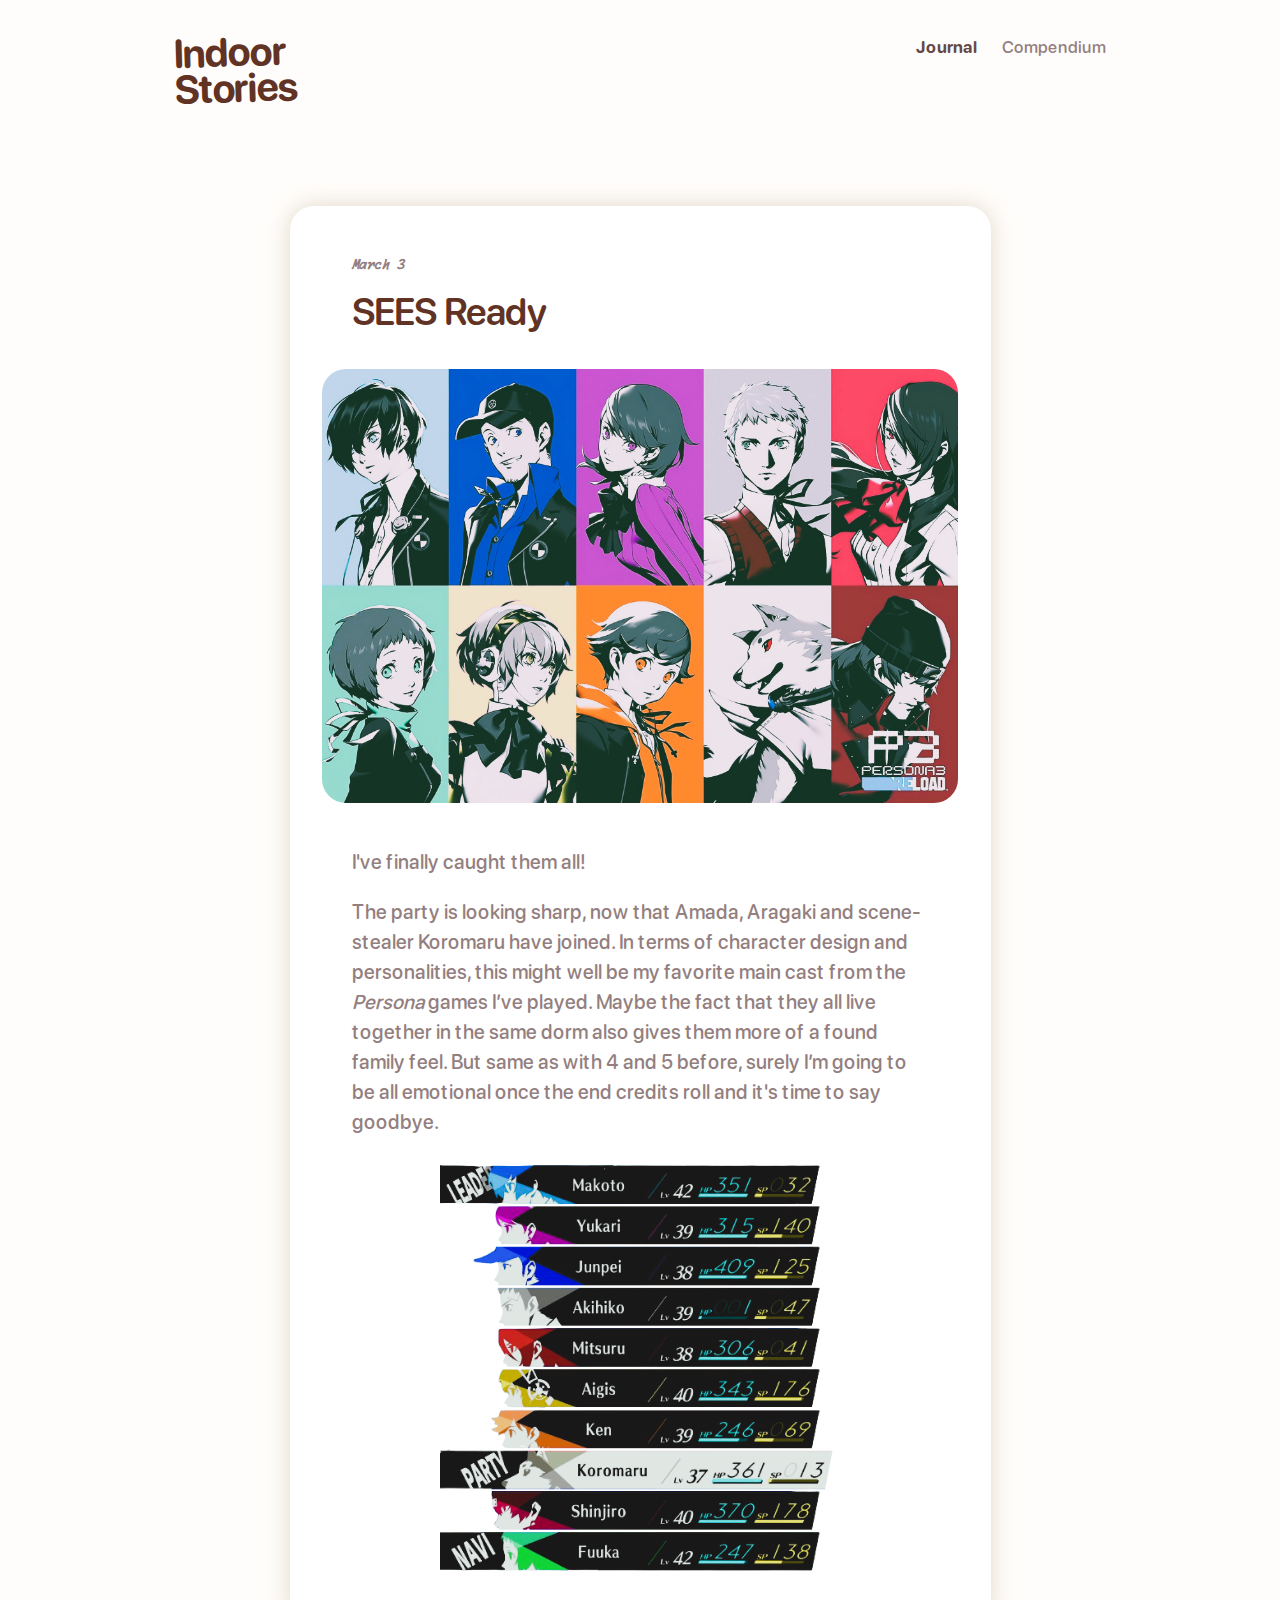
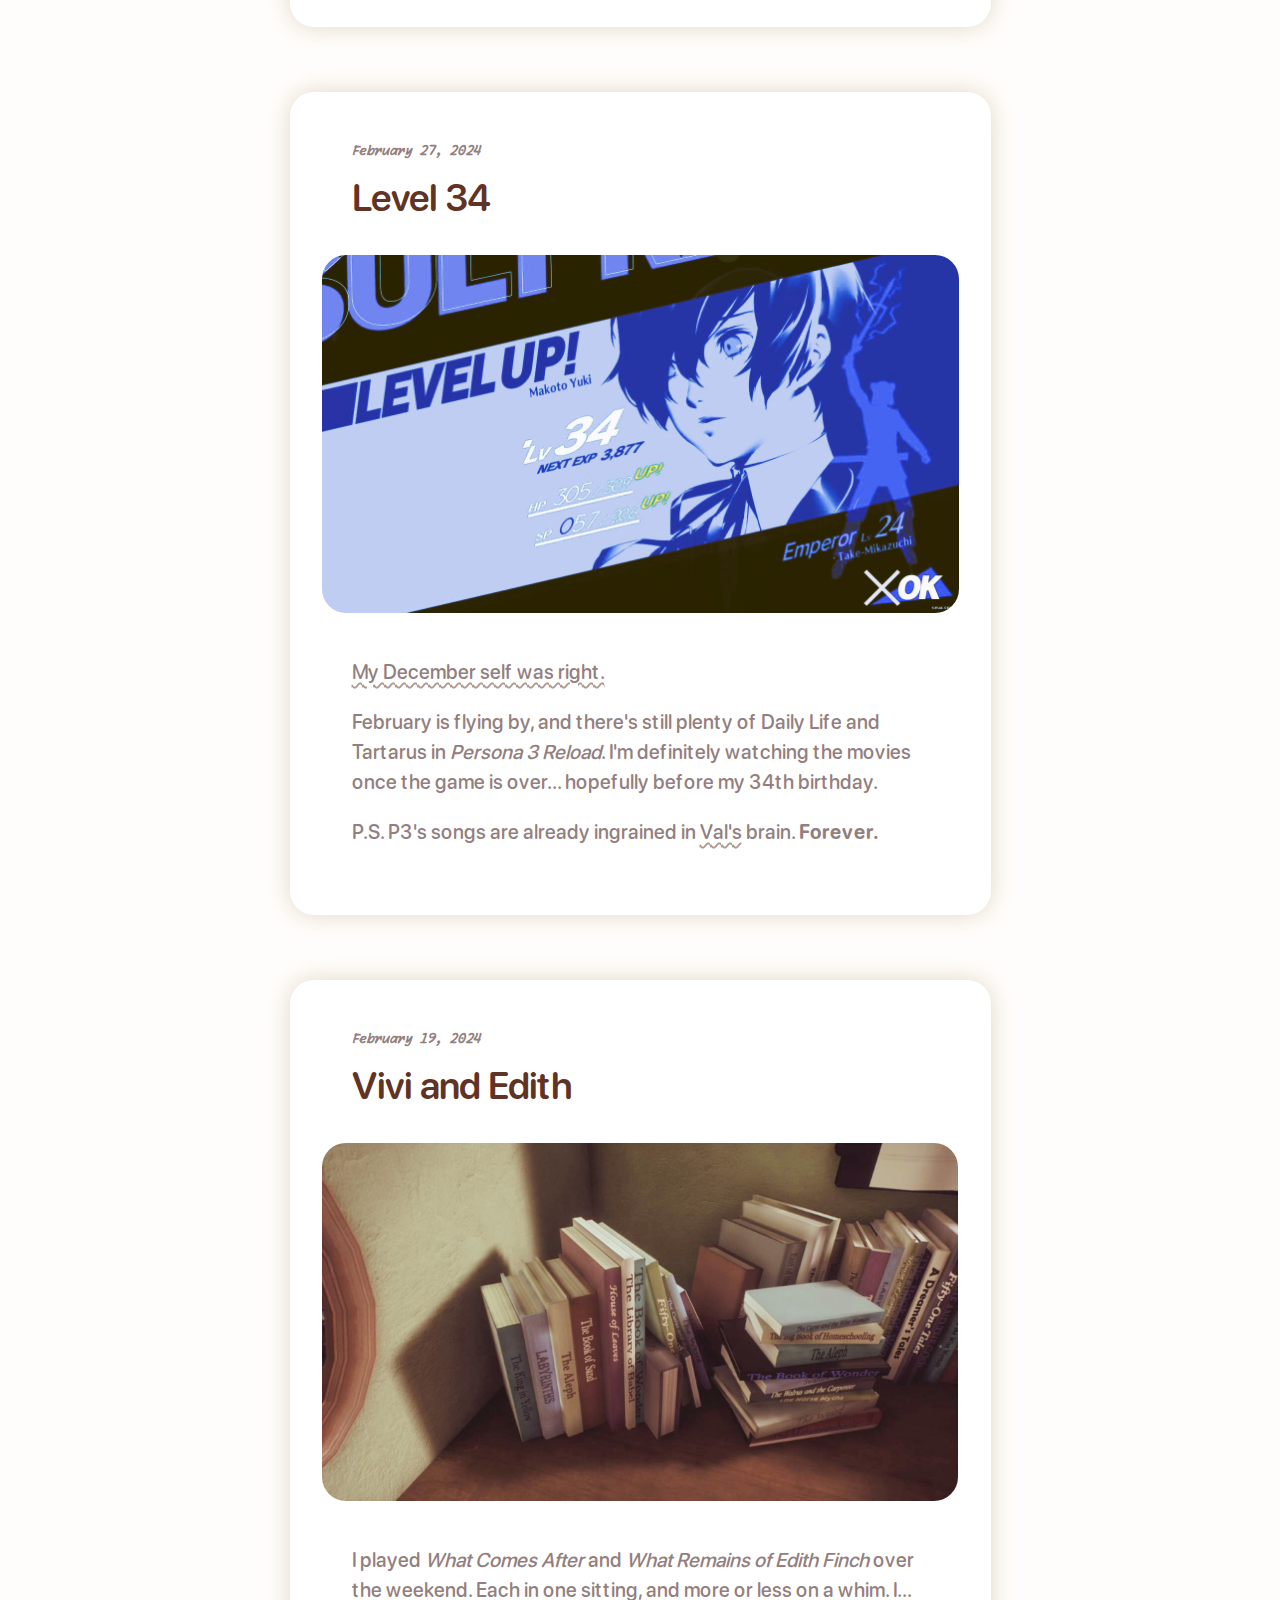
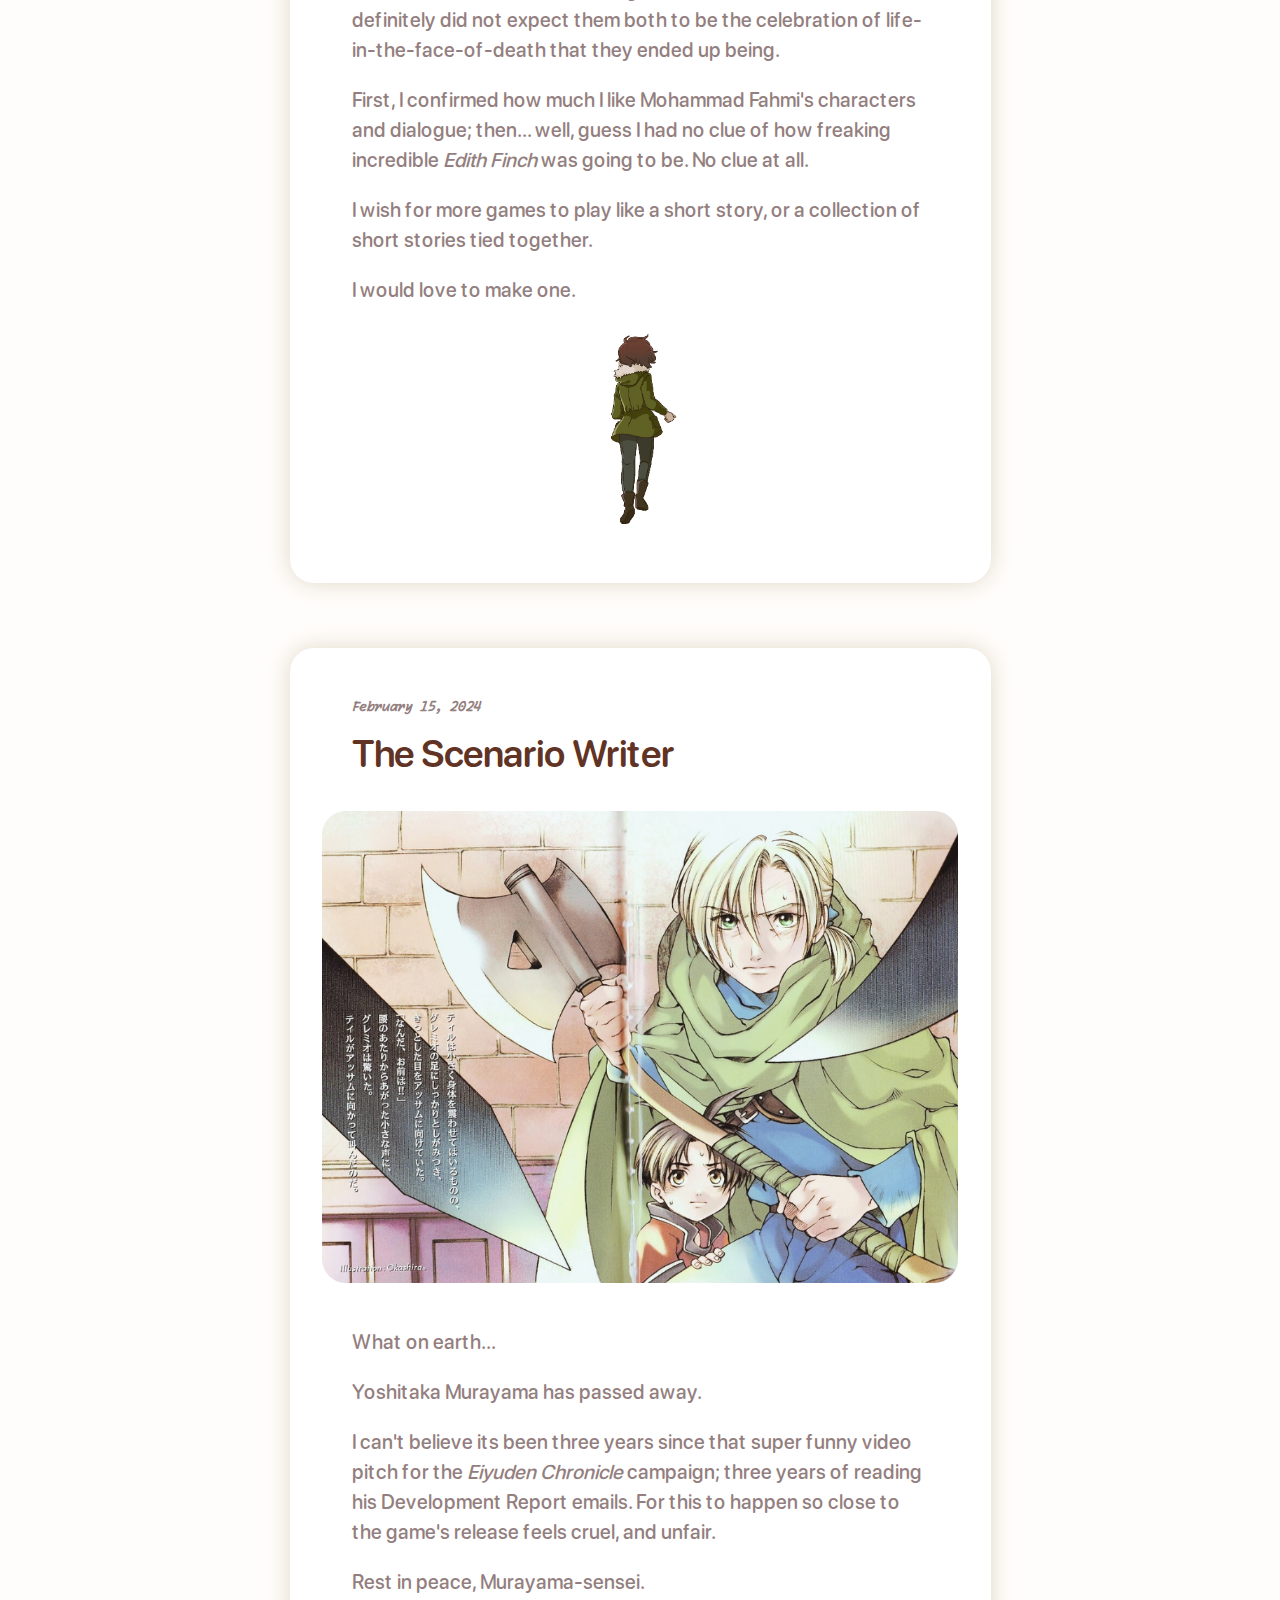
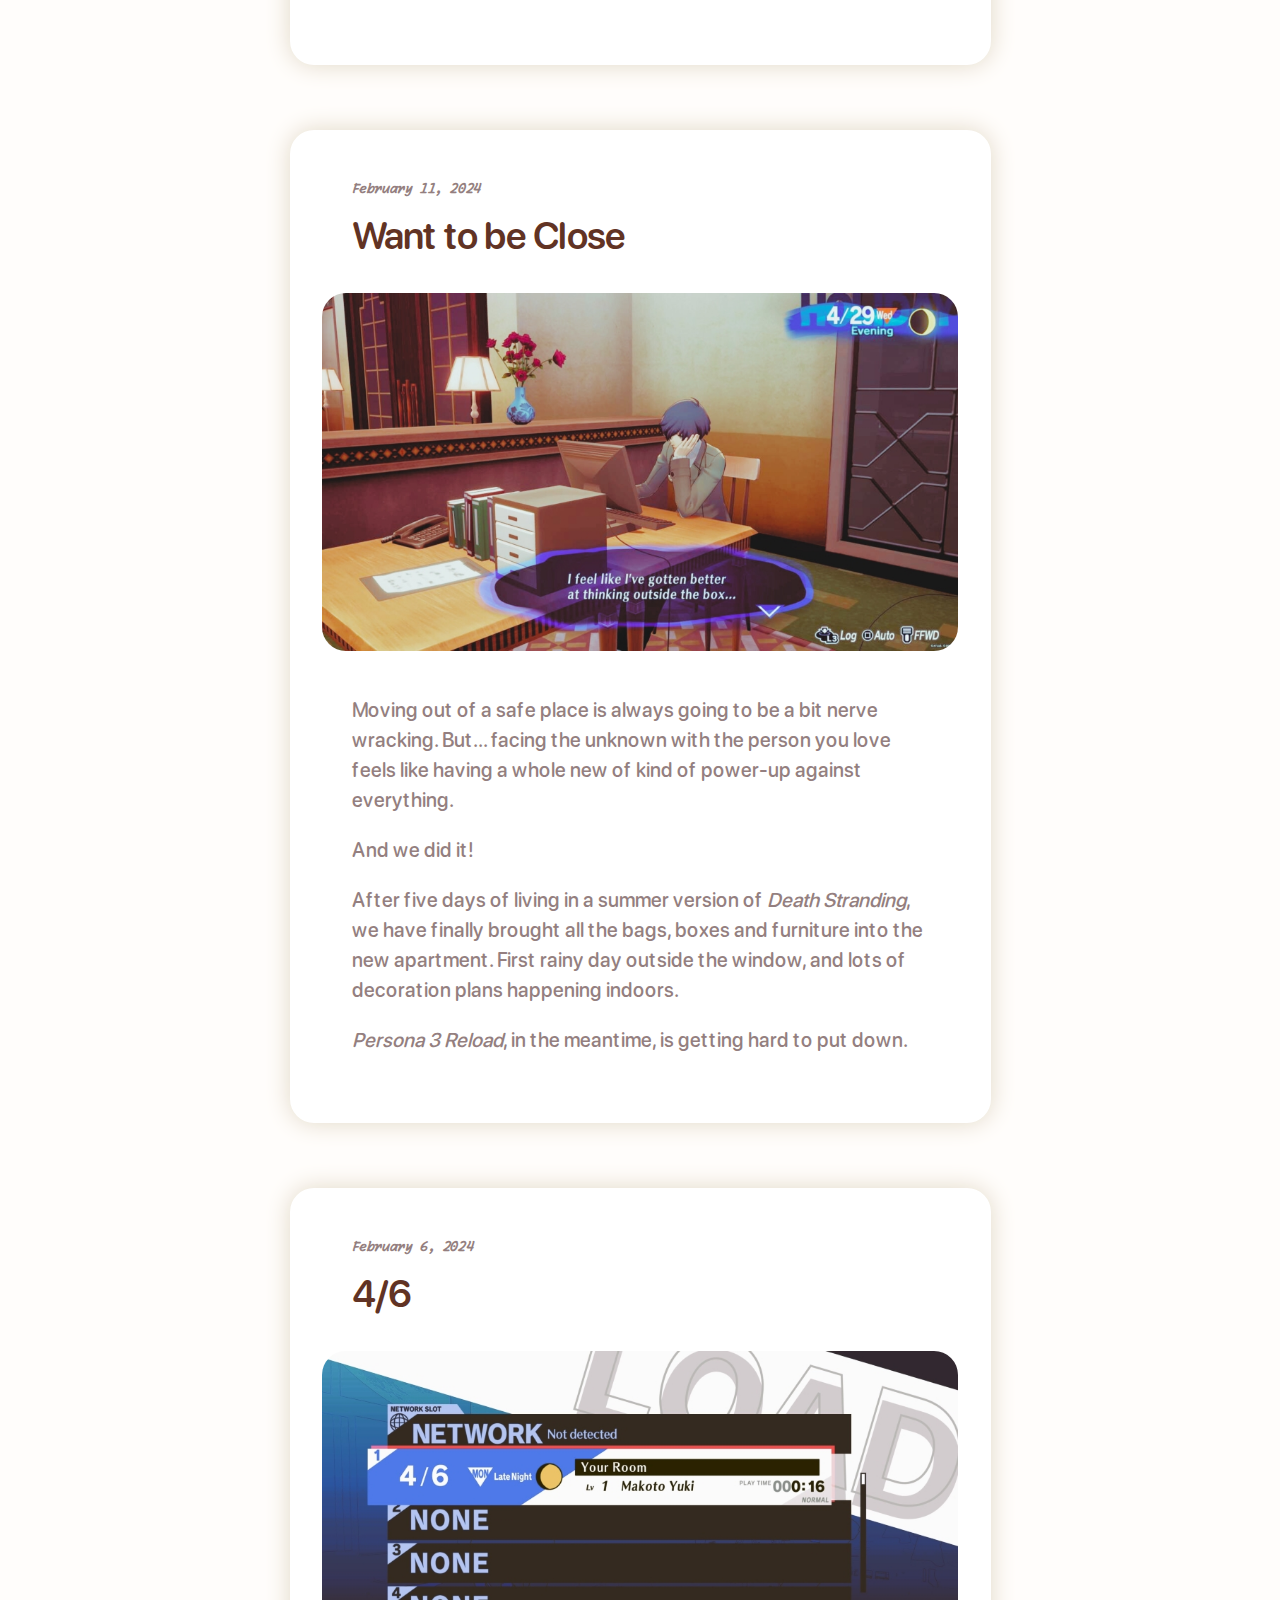
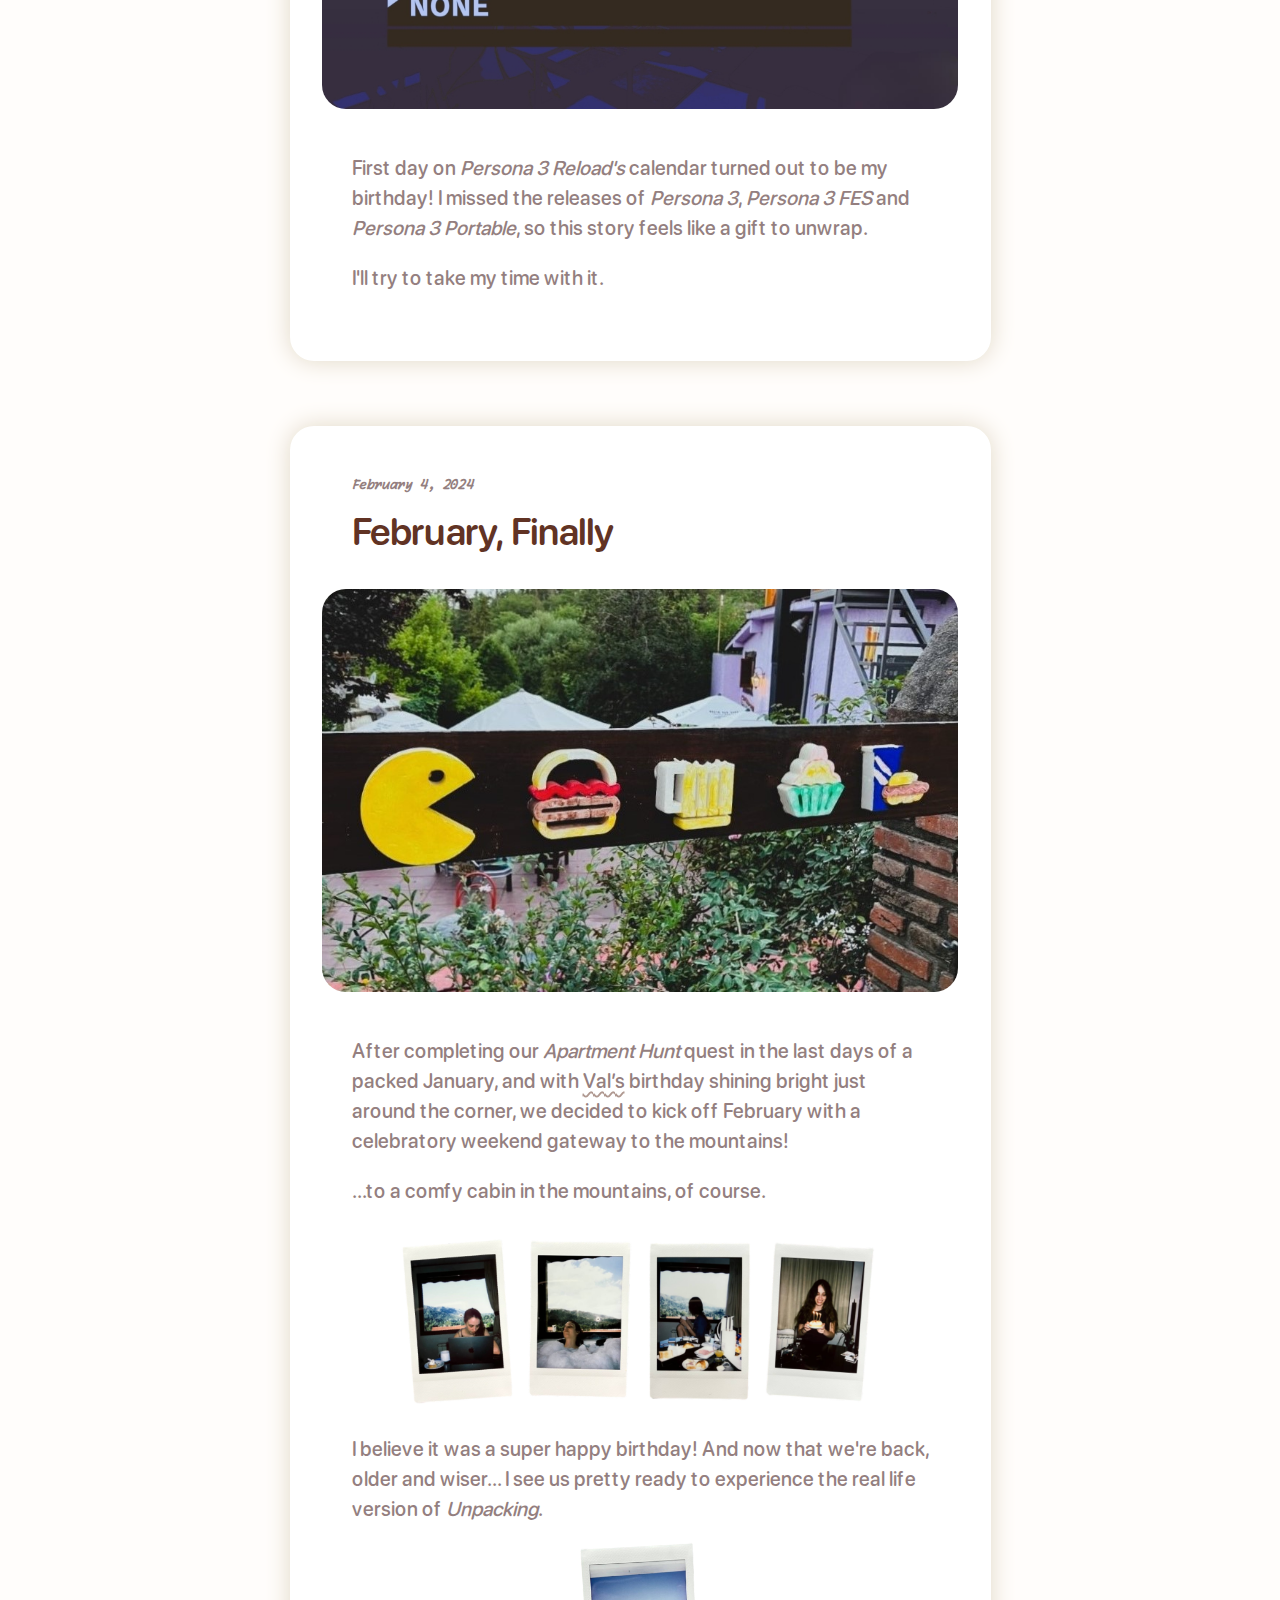
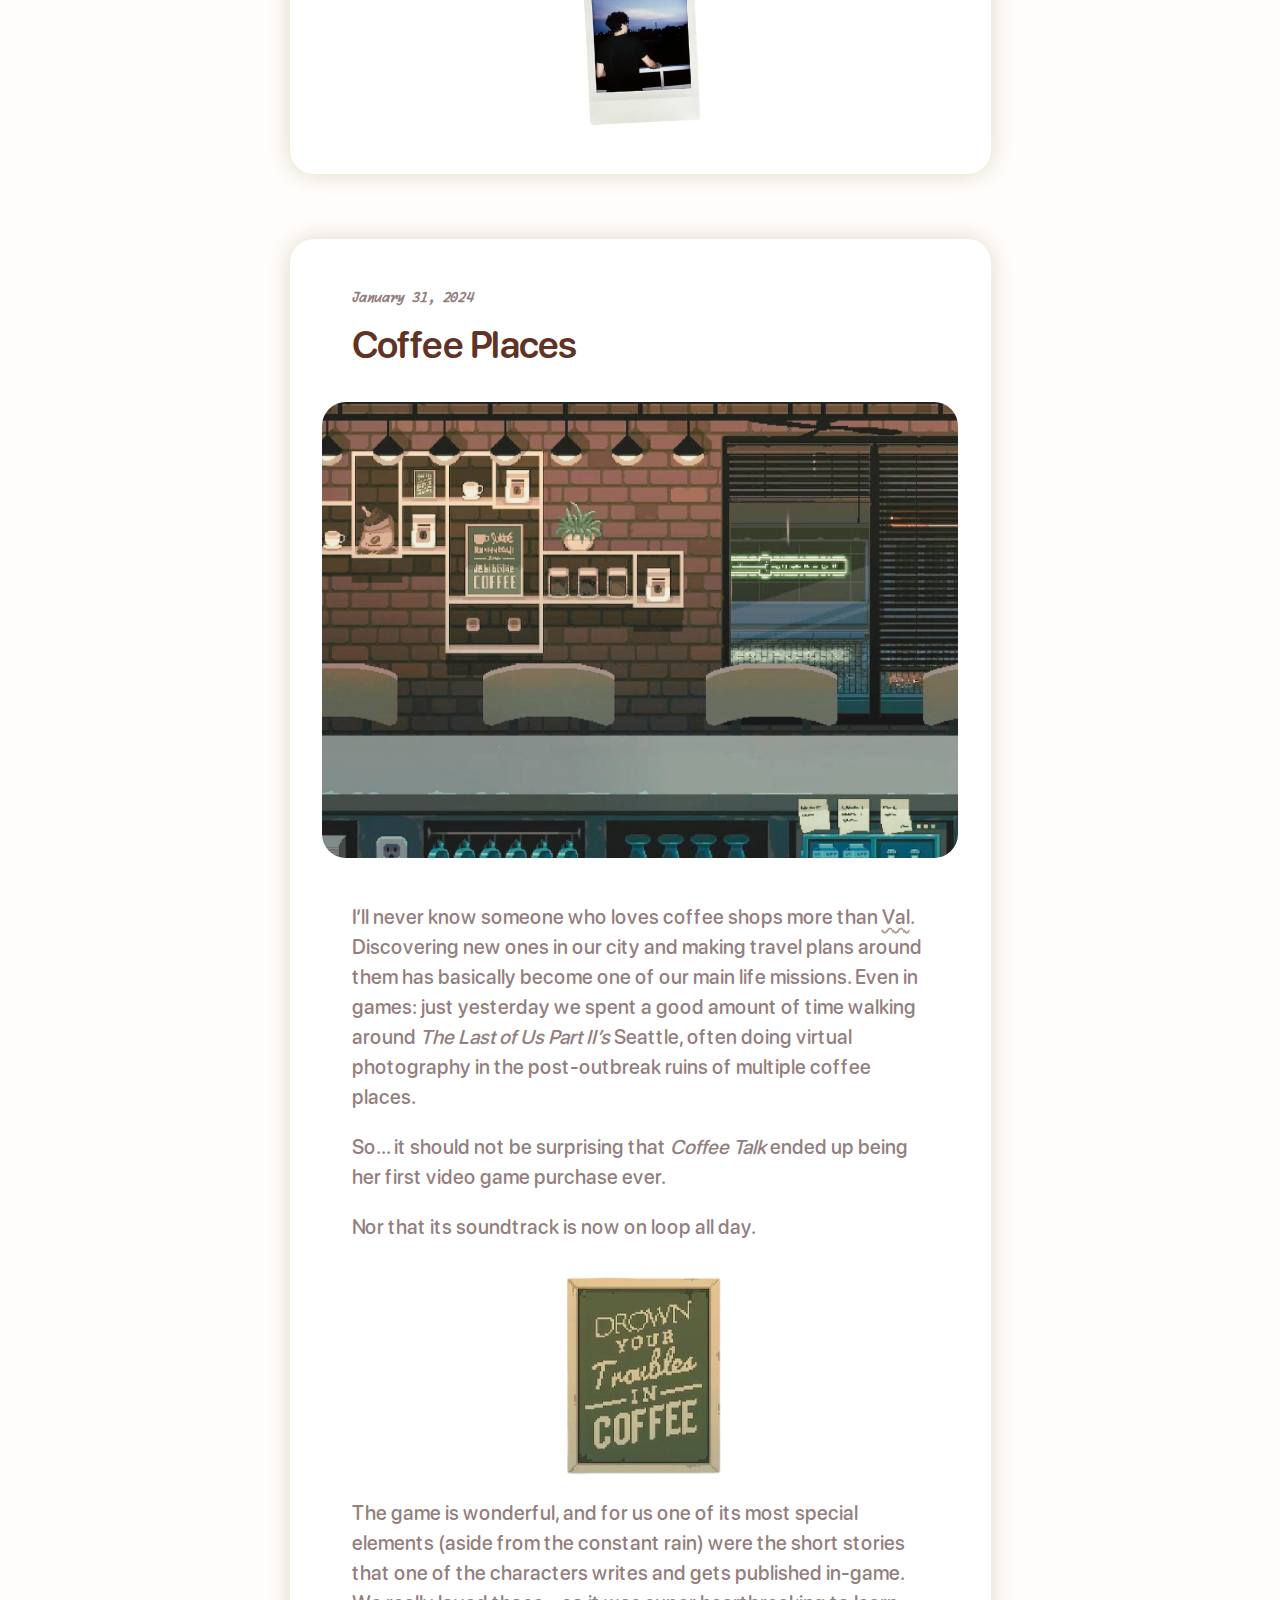
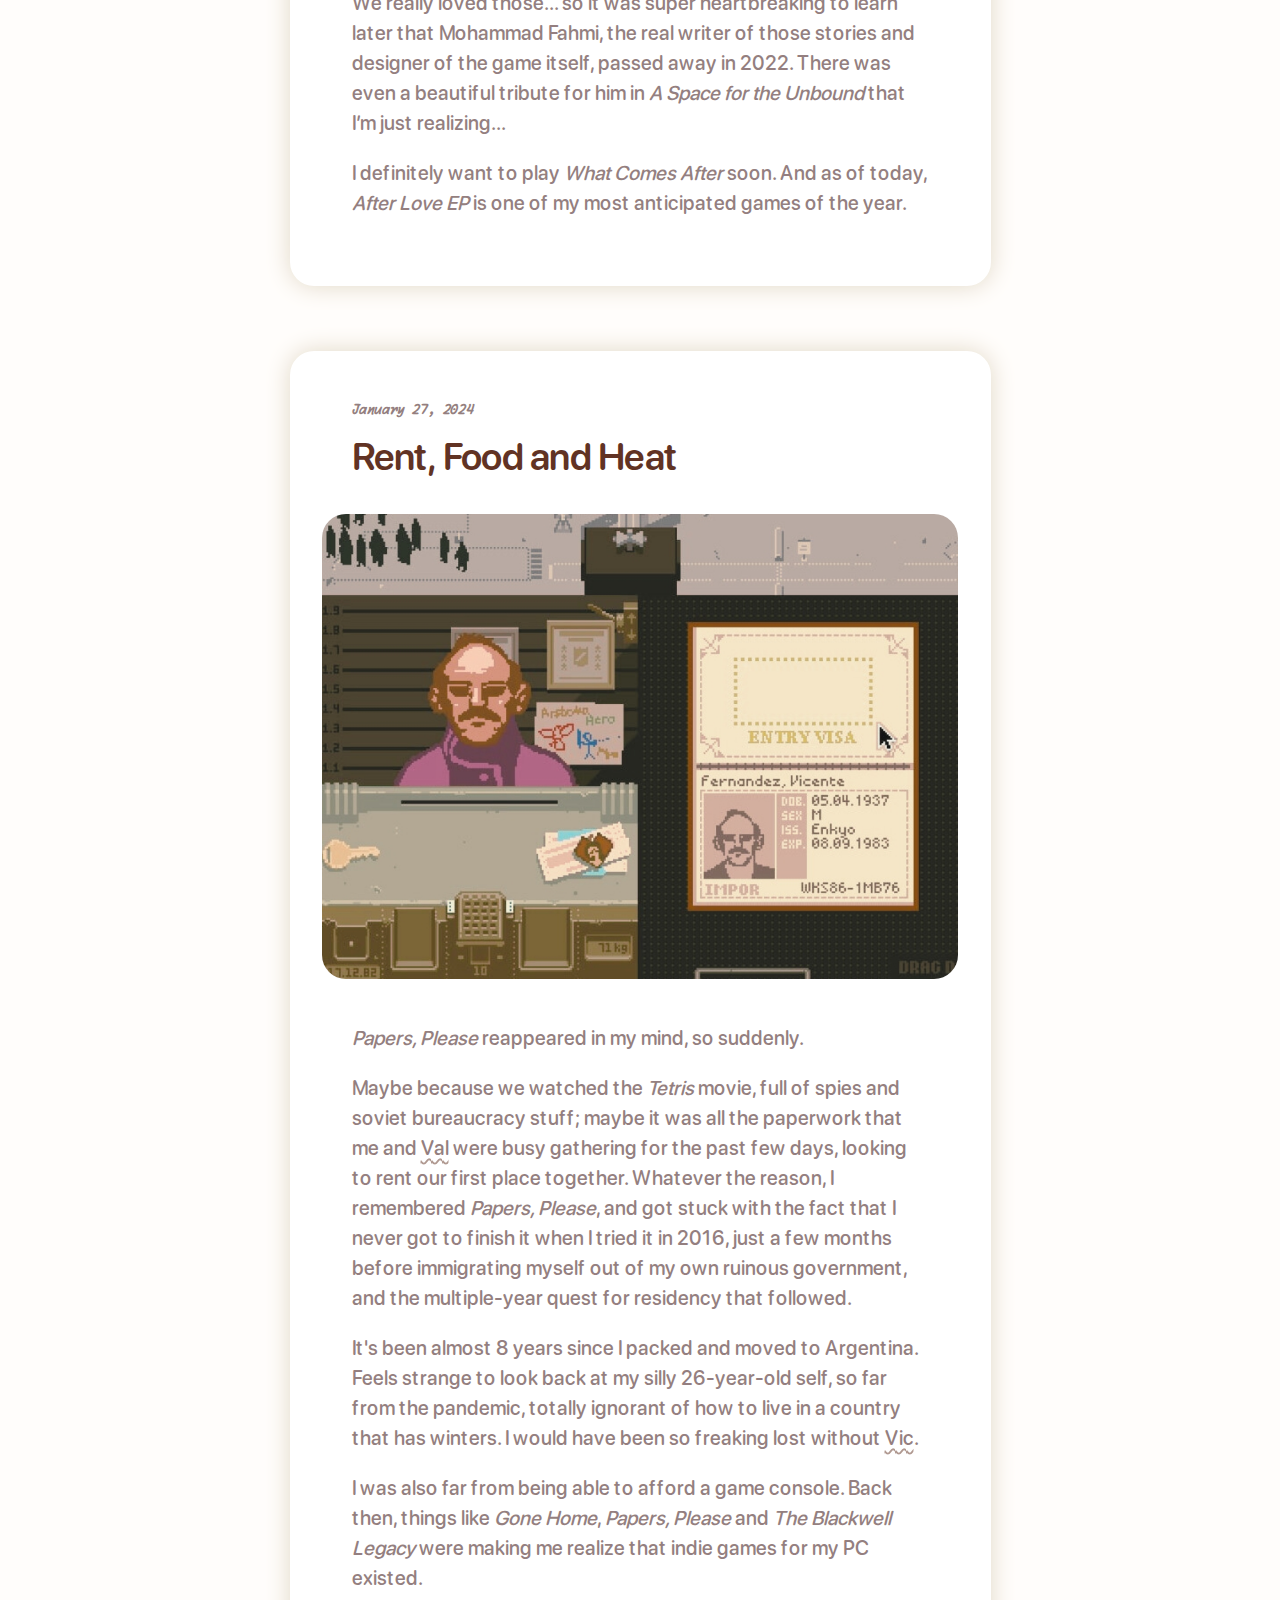
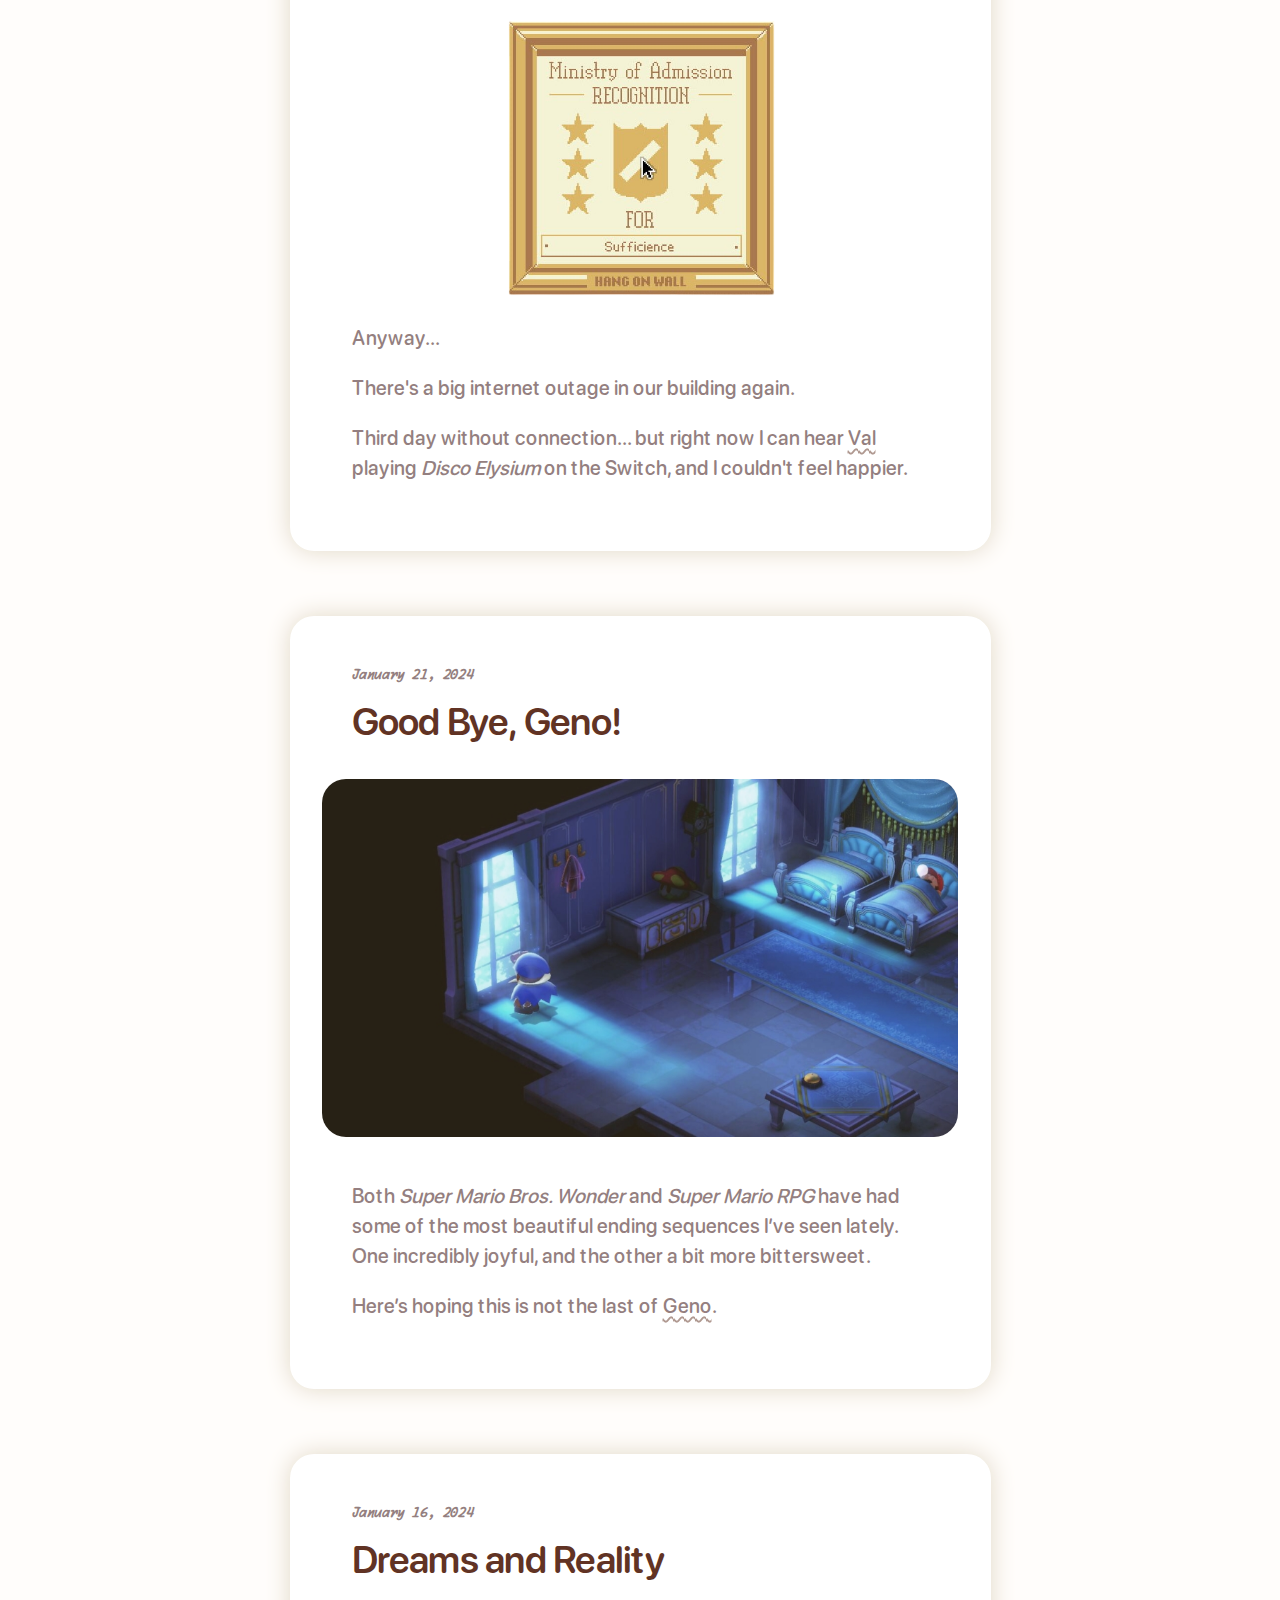
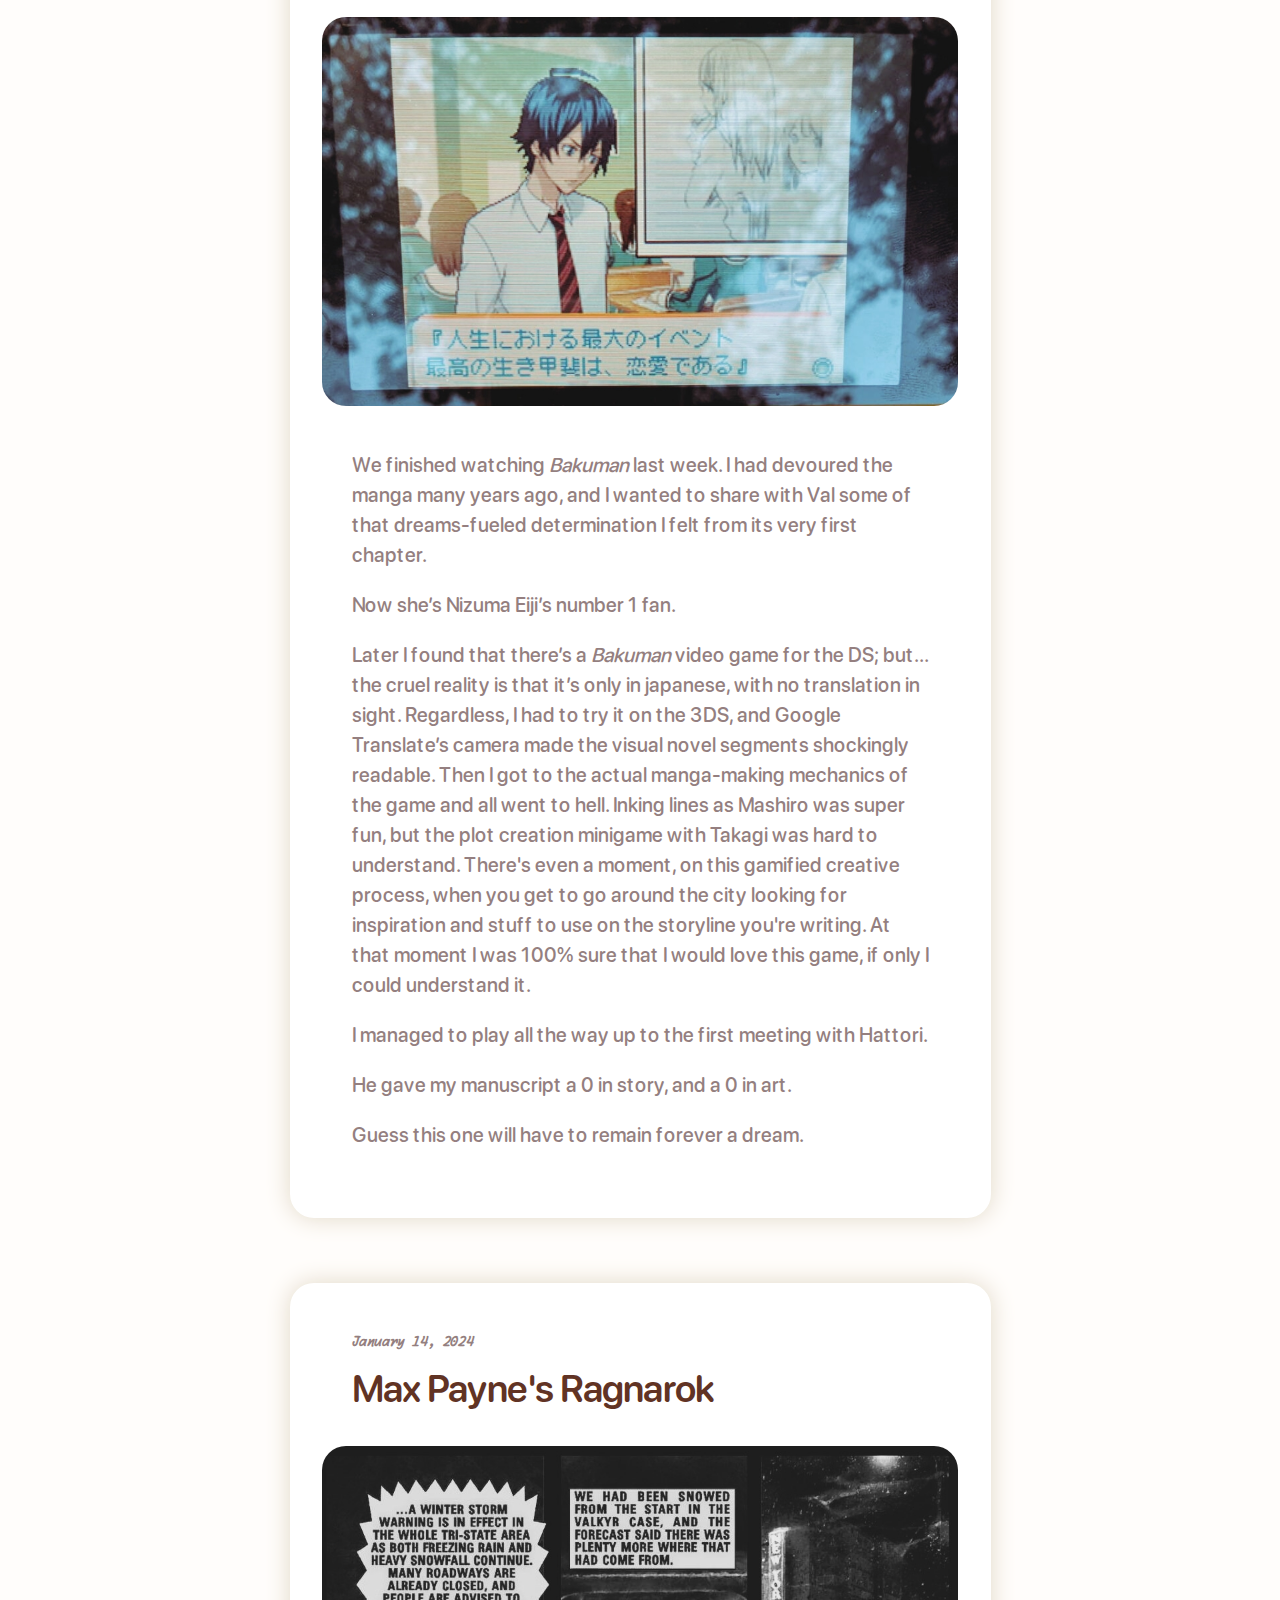
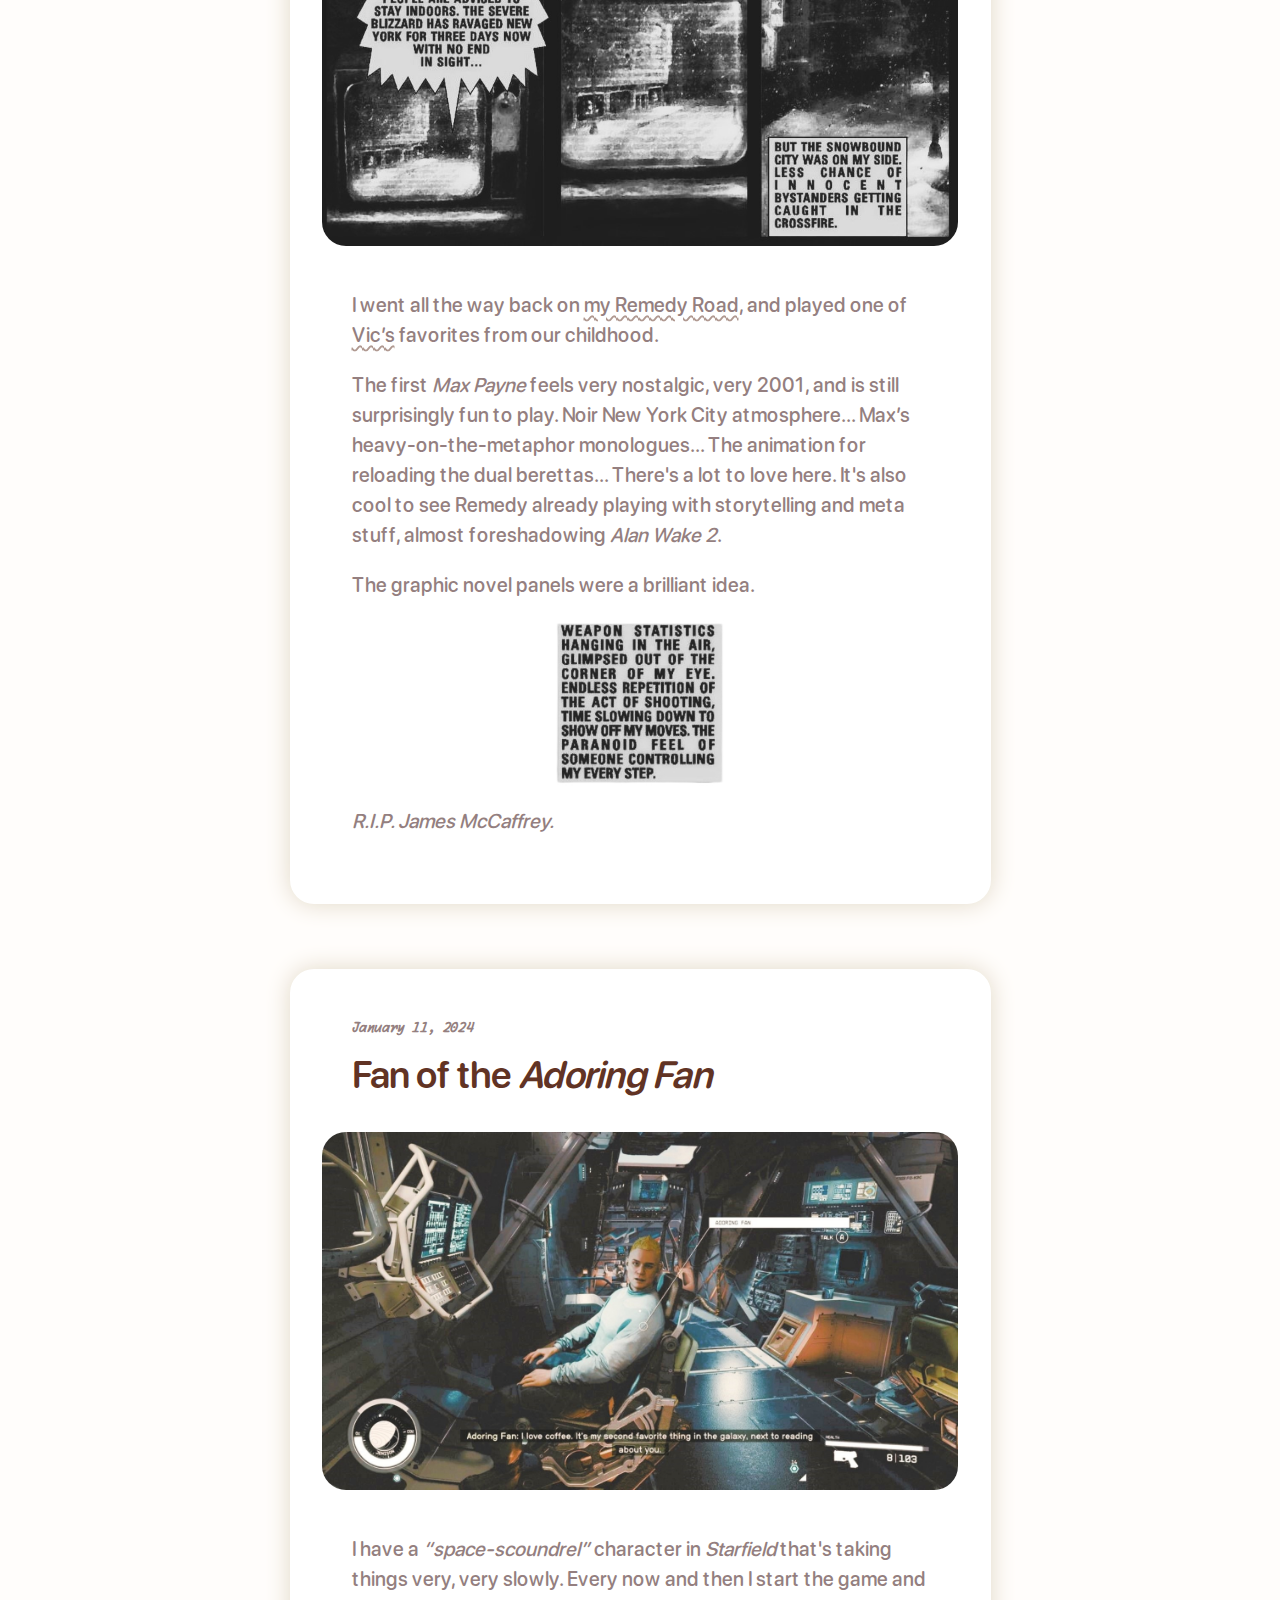
==== commit 9cb5f82f: "update" ====
--- a/index.html
+++ b/index.html
@@ -36,6 +36,32 @@
     <div class="journal-index">
       <div class="journal-index-box">
         <ul class="journal-index-list">
+          
+          <li class="journal-index-list-item">
+            <span>2024 · 01</span>
+            <a href="#sees-ready">SEES Ready</a>
+          </li>
+
+          <li class="journal-index-list-item">
+            <span>2024 · 02</span>
+            <a href="#level-34">Level 34</a>
+          </li>
+          
+          <li class="journal-index-list-item">
+            <span>2024 · 02</span>
+            <a href="#vivi-and-edith">Vivi and Edith</a>
+          </li>
+
+          <li class="journal-index-list-item">
+            <span>2024 · 02</span>
+            <a href="#the-scenario-writer">The Scenario Writer</a>
+          </li>
+
+          <li class="journal-index-list-item">
+            <span>2024 · 02</span>
+            <a href="#want-to-be-close">Want to be Close</a>
+          </li>
+
           <li class="journal-index-list-item">
             <span>2024 · 02</span>
             <a href="#4-6">4/6</a>
@@ -214,7 +240,7 @@
 
               <p>I've finally caught them all!</p>
 
-              <p>This party is looking sharp, now that Amada, Aragaki and scene-stealer Koromaru have joined. In terms of character design and personalities, this might well be my favorite main cast from the <em>Persona</em> games I’ve played. Maybe the fact that they all live together in the same dorm also gives them more of a found family feel. But same as with 4 and 5 before, surely I’m going to be all emotional once the end credits roll and it's time to say goodbye.</p>
+              <p>The party is looking sharp, now that Amada, Aragaki and scene-stealer Koromaru have joined. In terms of character design and personalities, this might well be my favorite main cast from the <em>Persona</em> games I’ve played. Maybe the fact that they all live together in the same dorm also gives them more of a found family feel. But same as with 4 and 5 before, surely I’m going to be all emotional once the end credits roll and it's time to say goodbye.</p>
 
               <img src="images/journal/sees-party-status.png" 
               alt="A list showing the status of my Persona 3 Reload party"
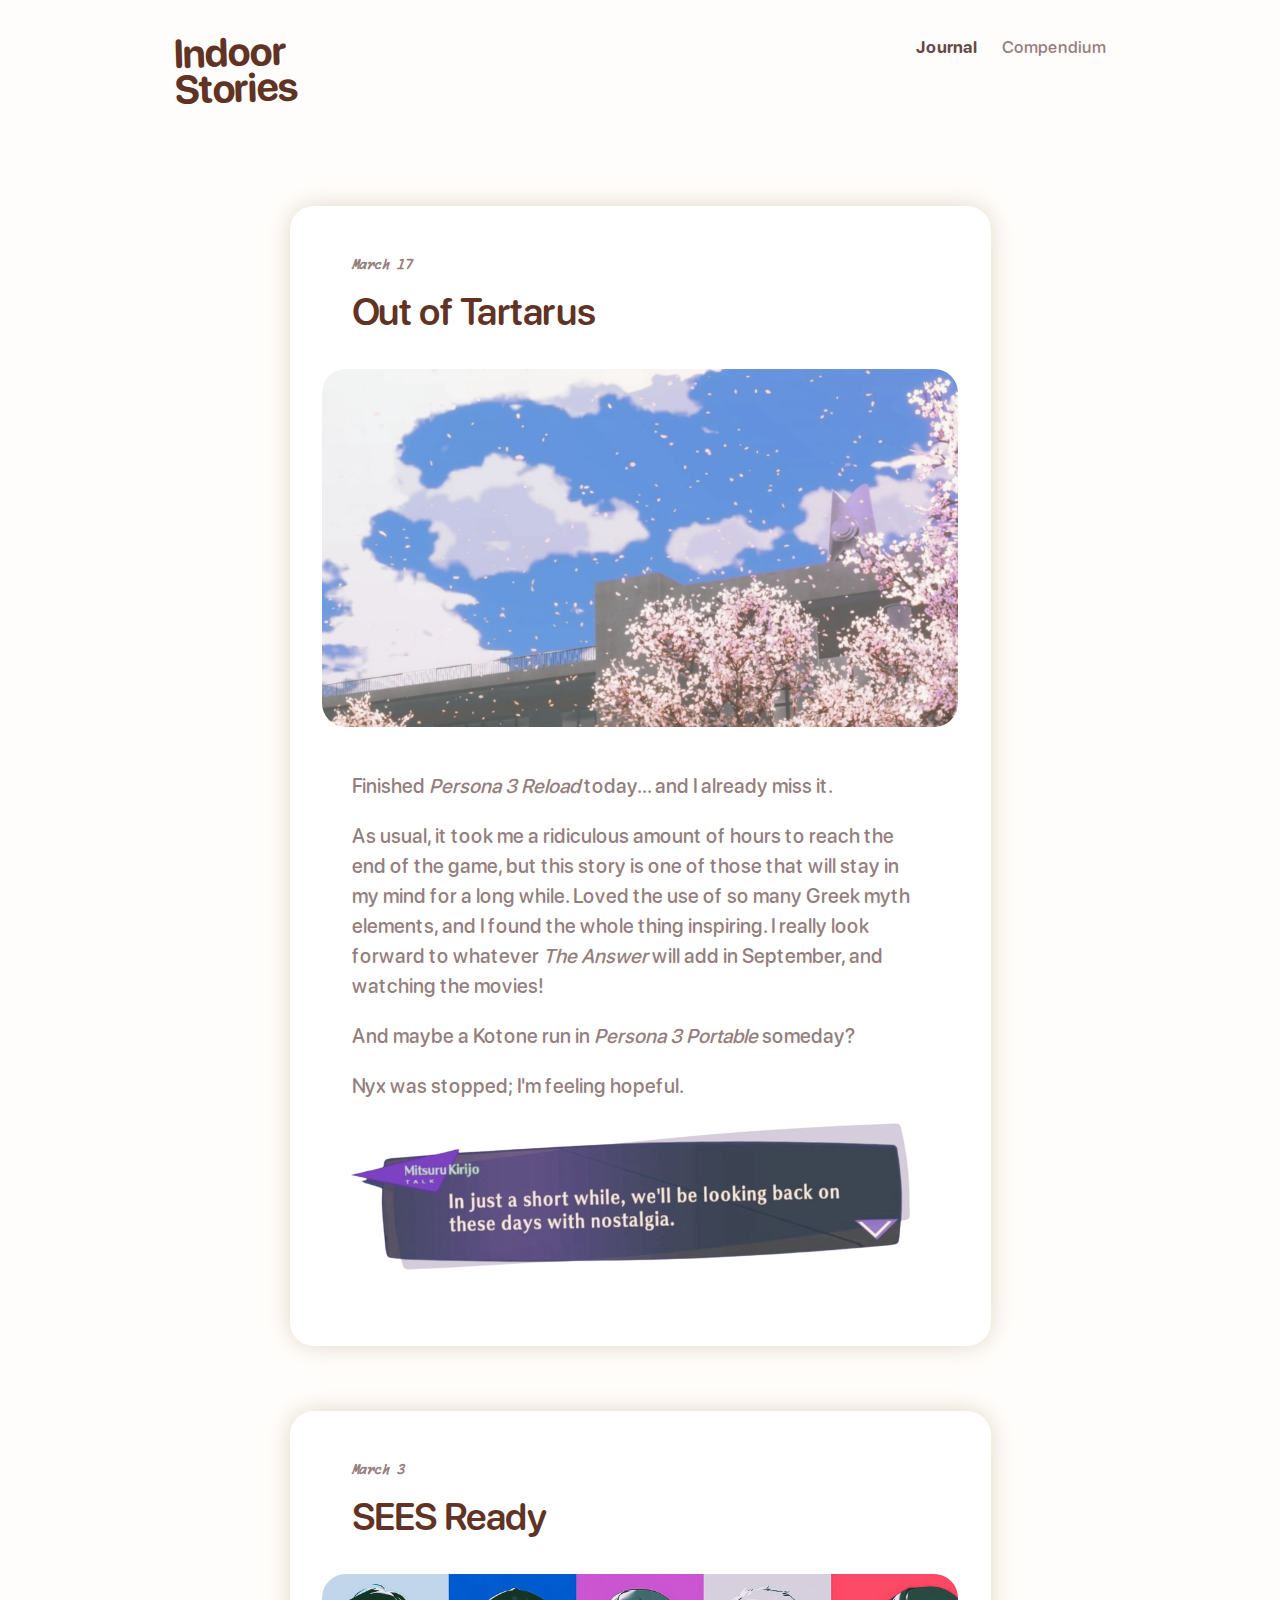
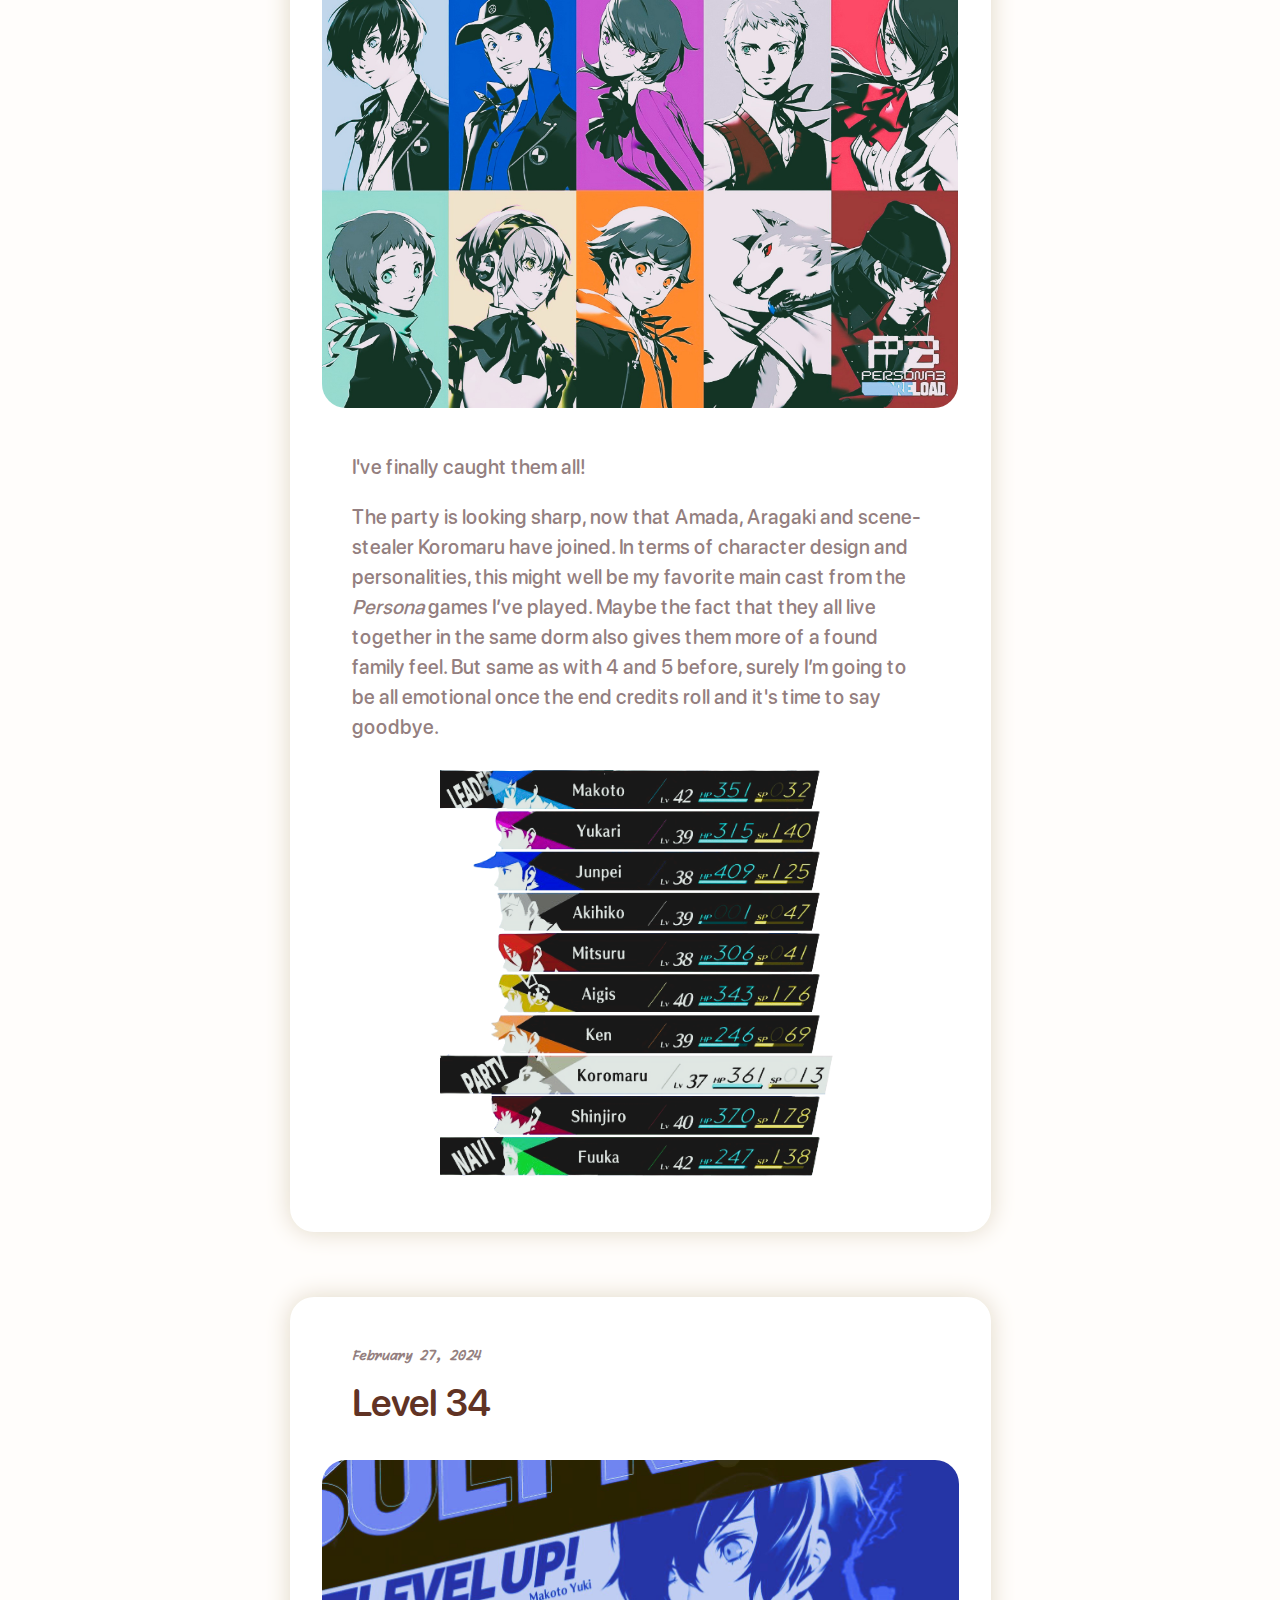
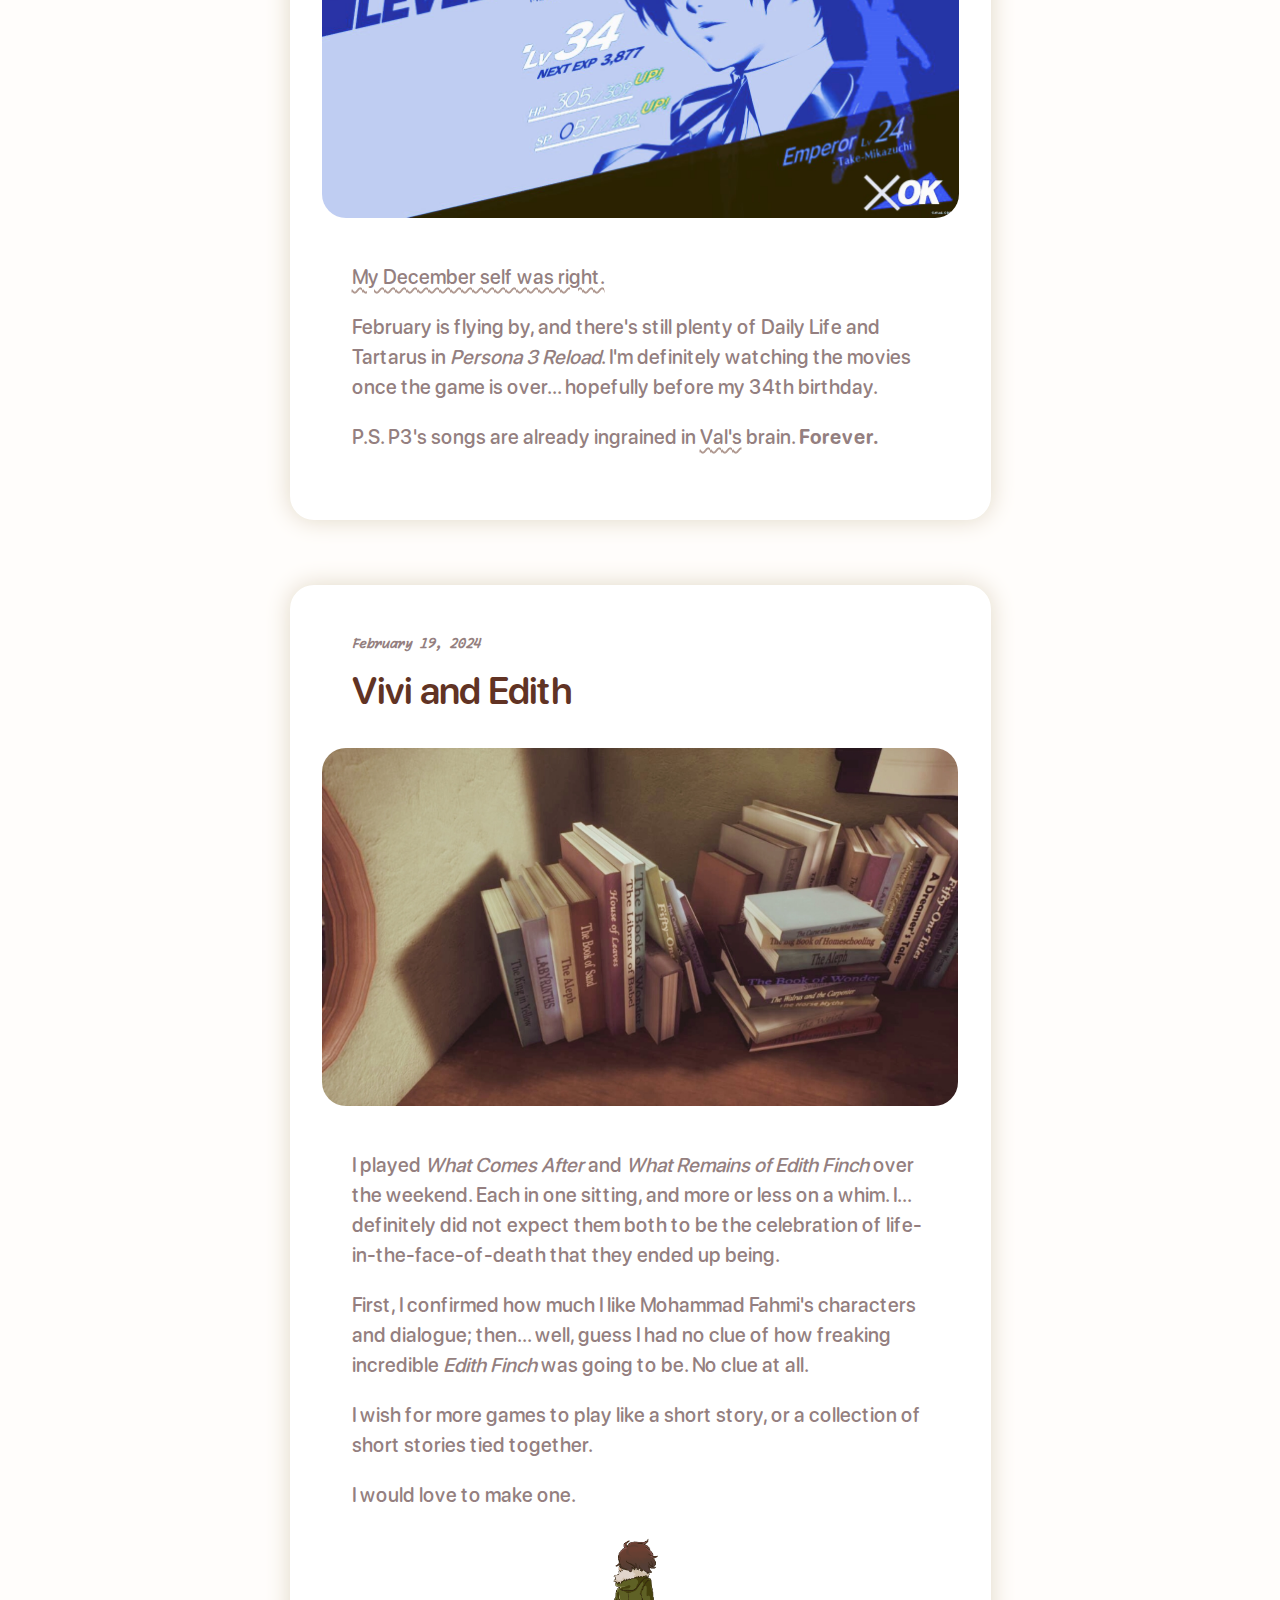
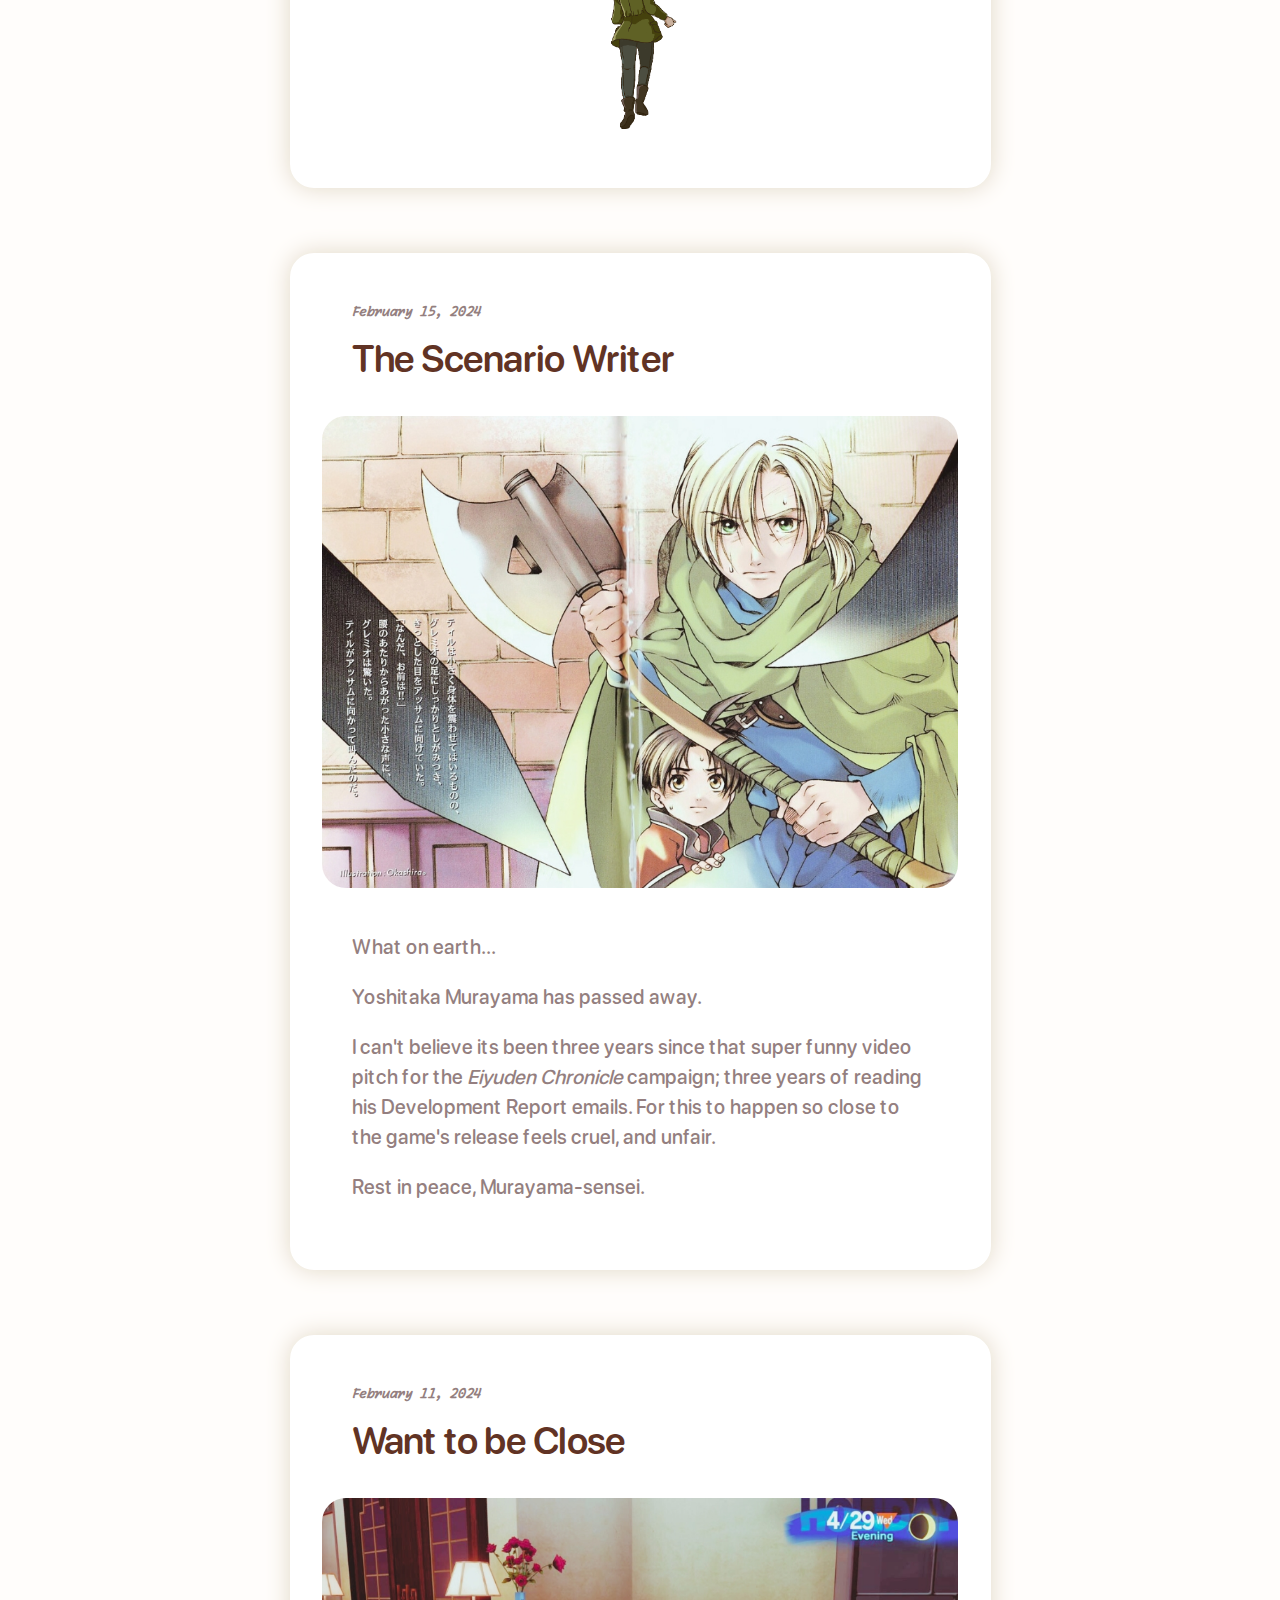
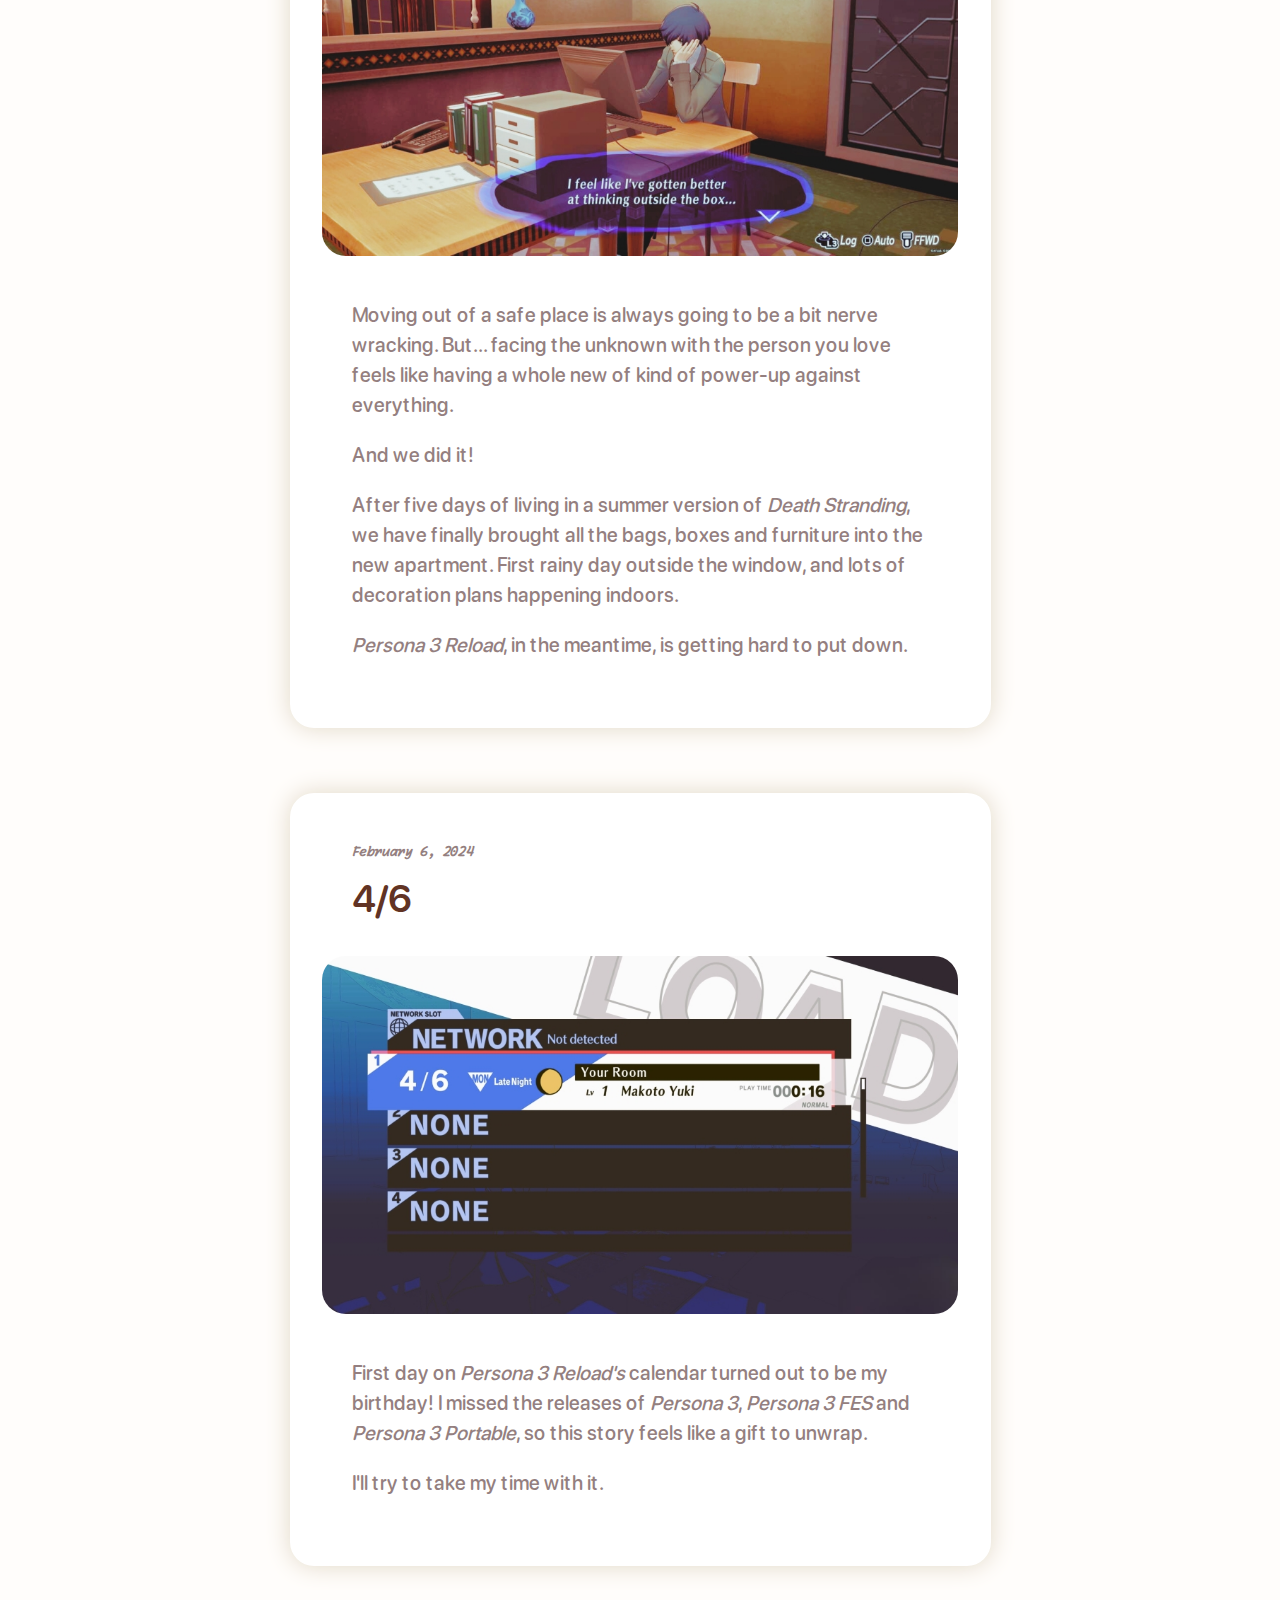
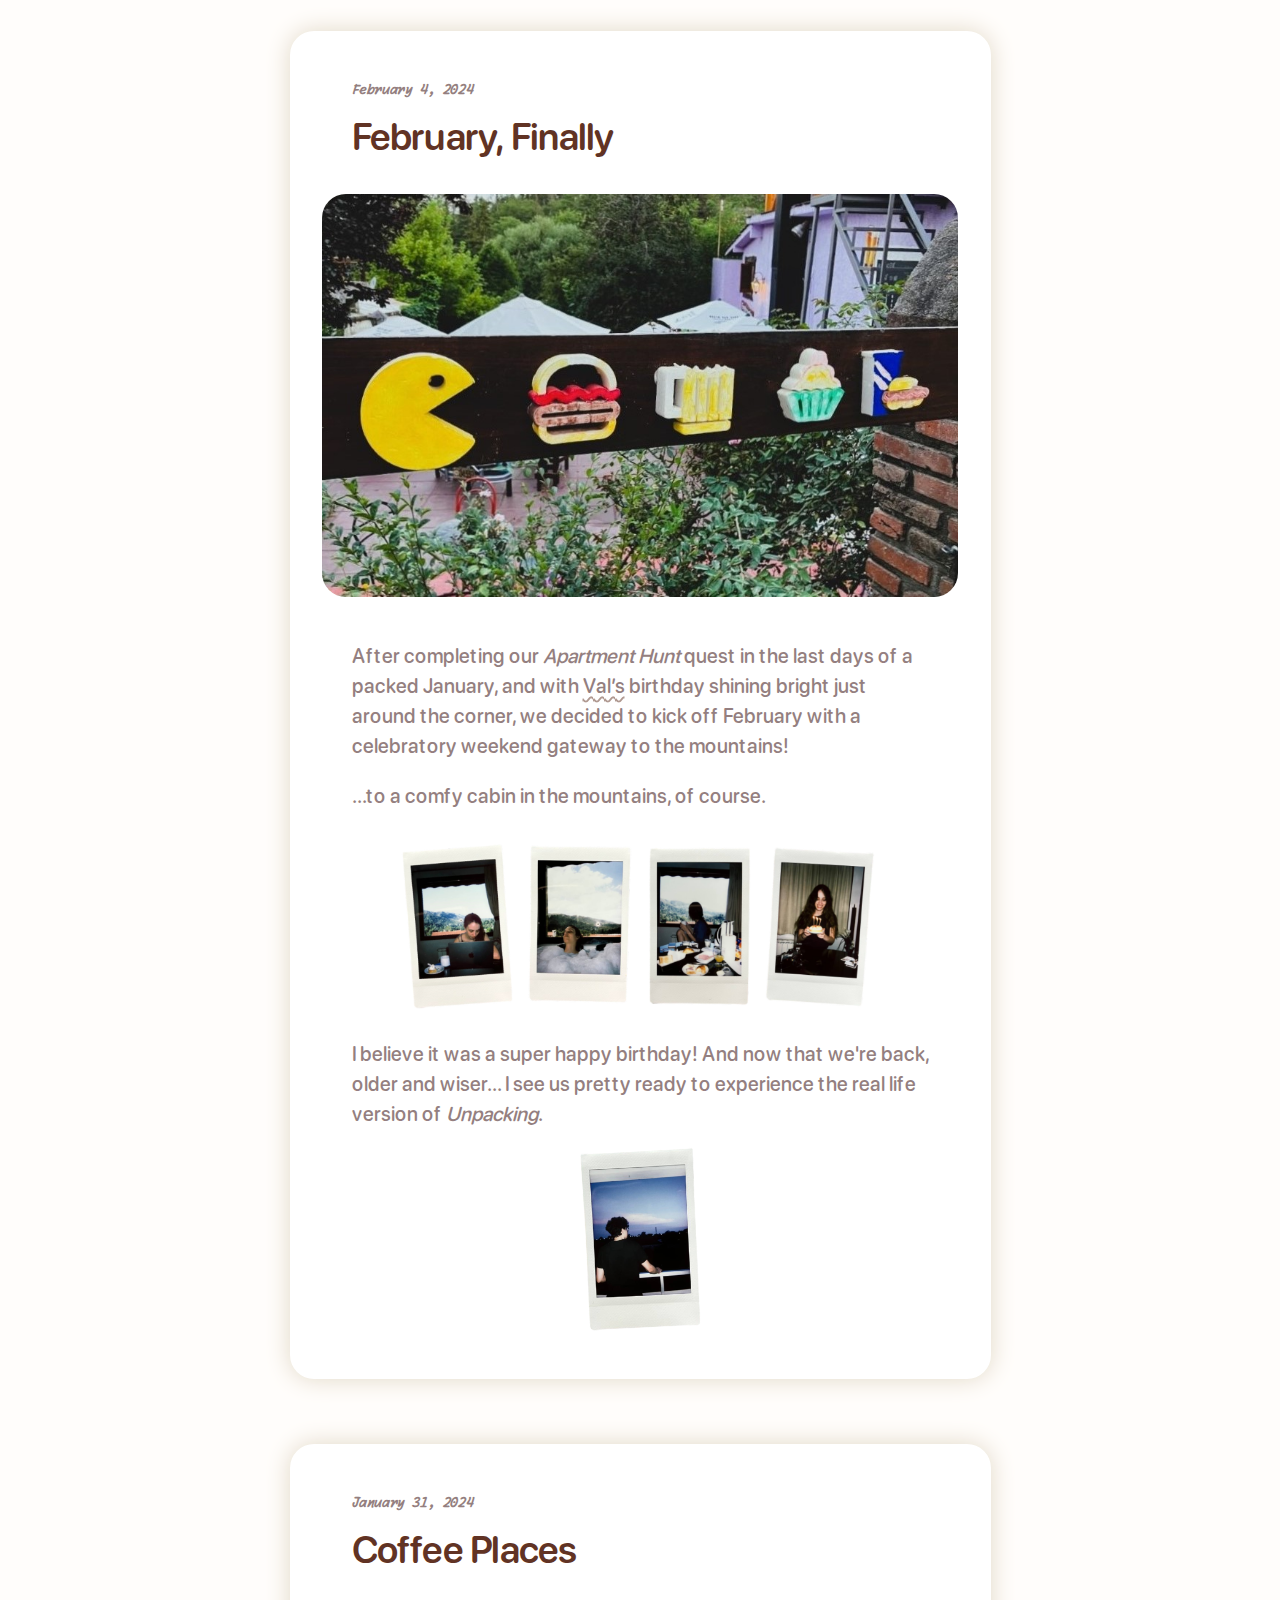
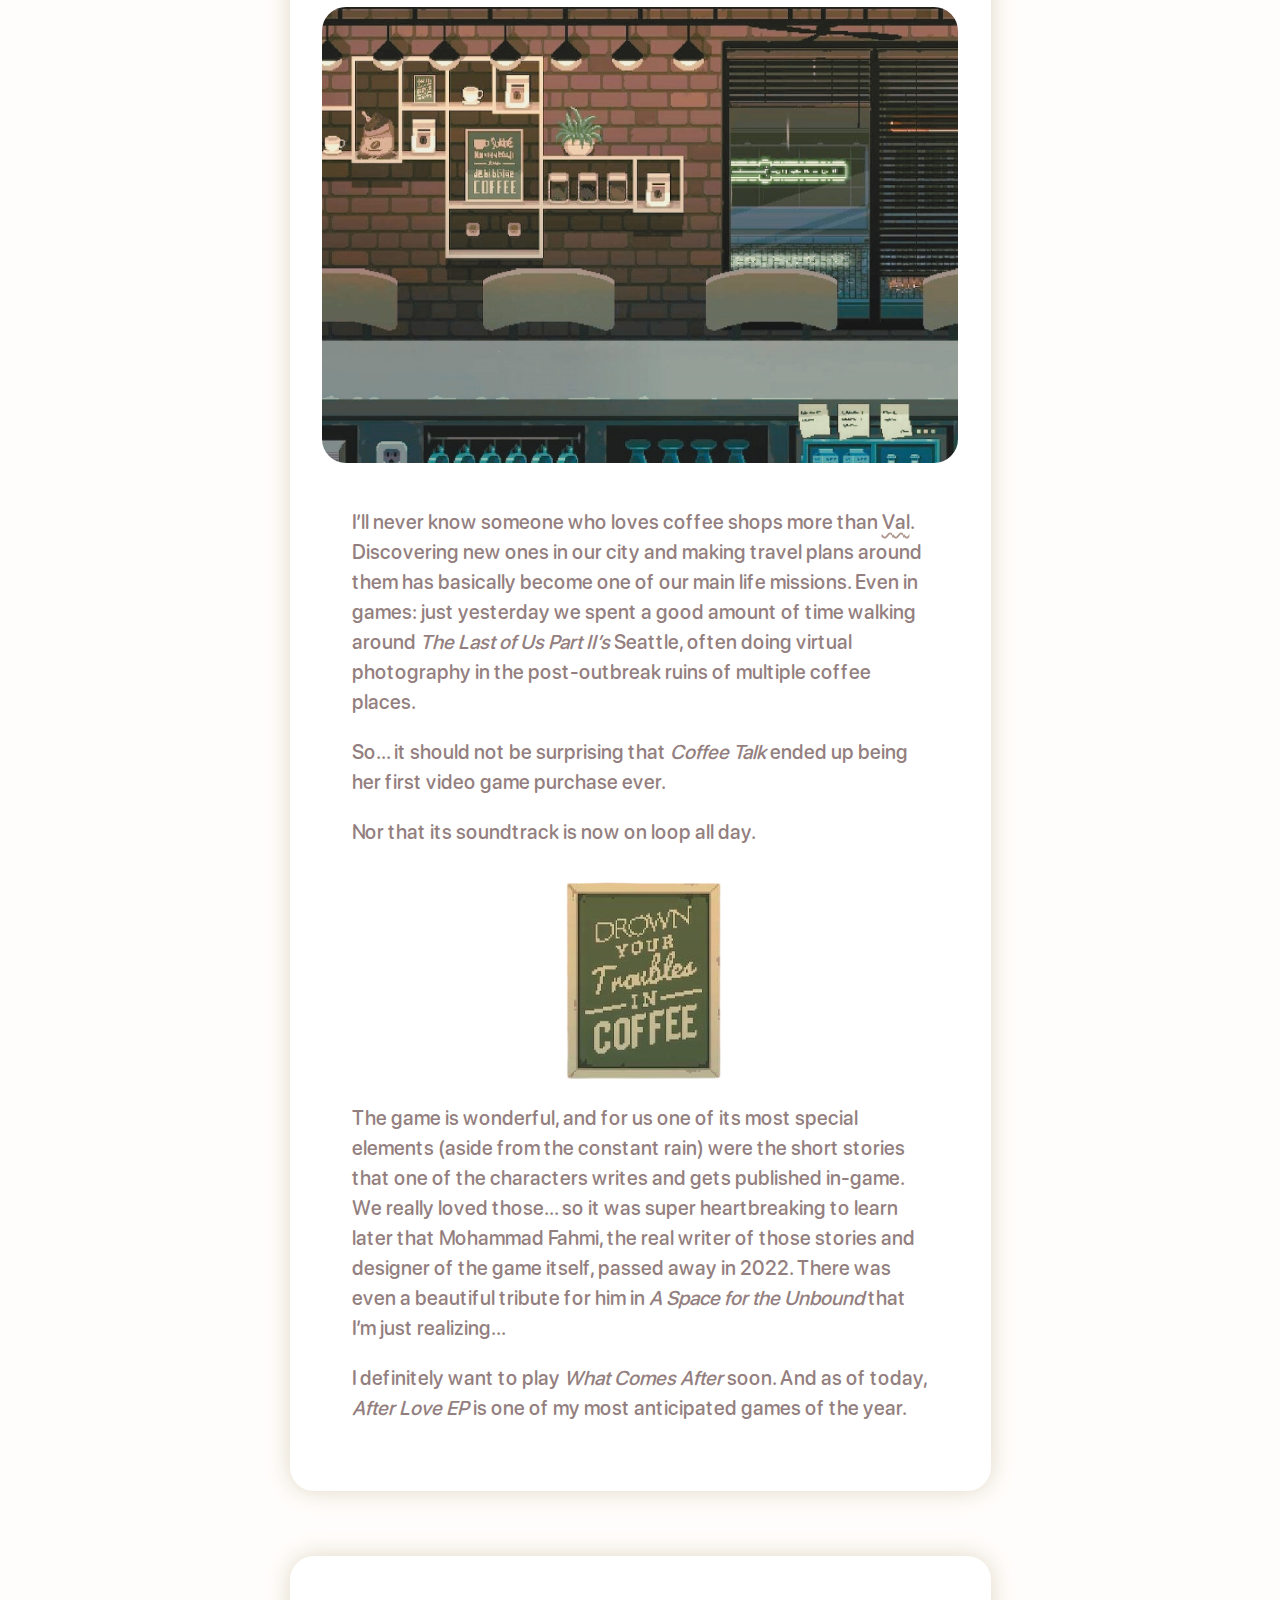
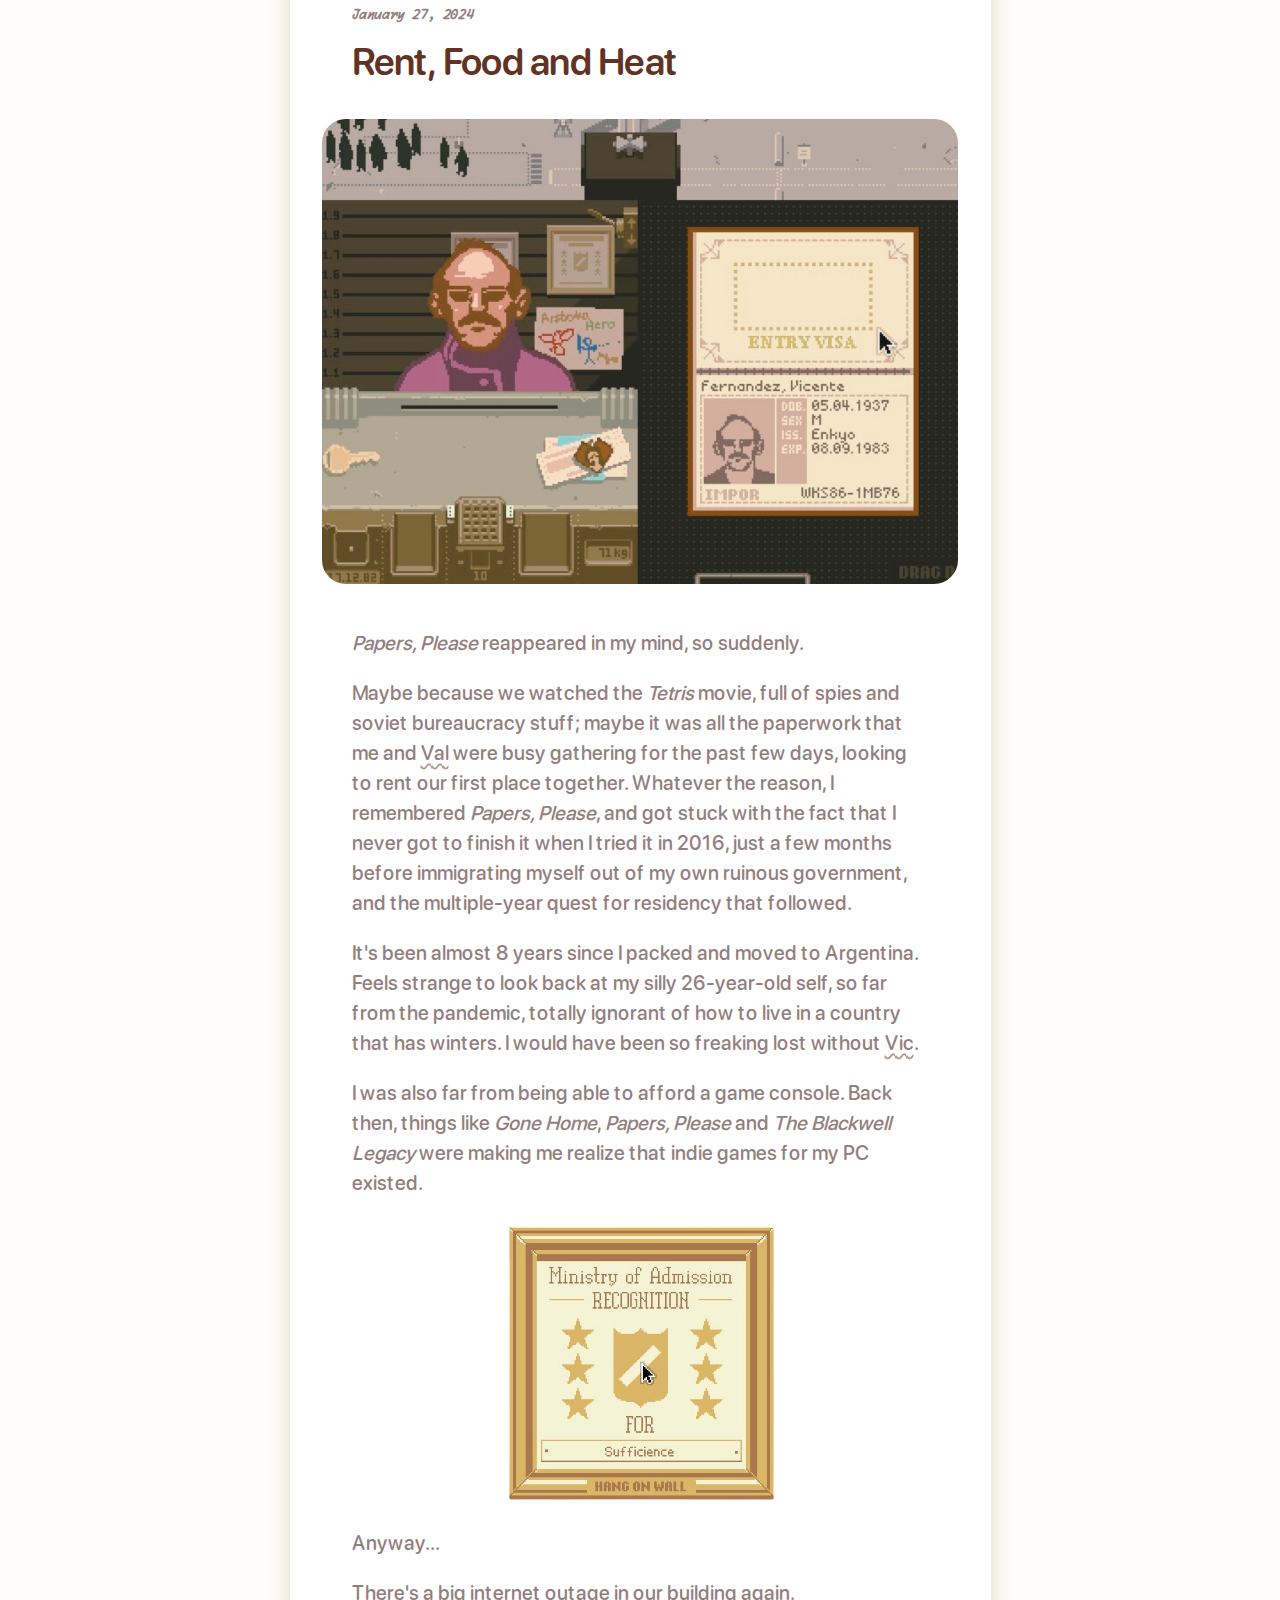
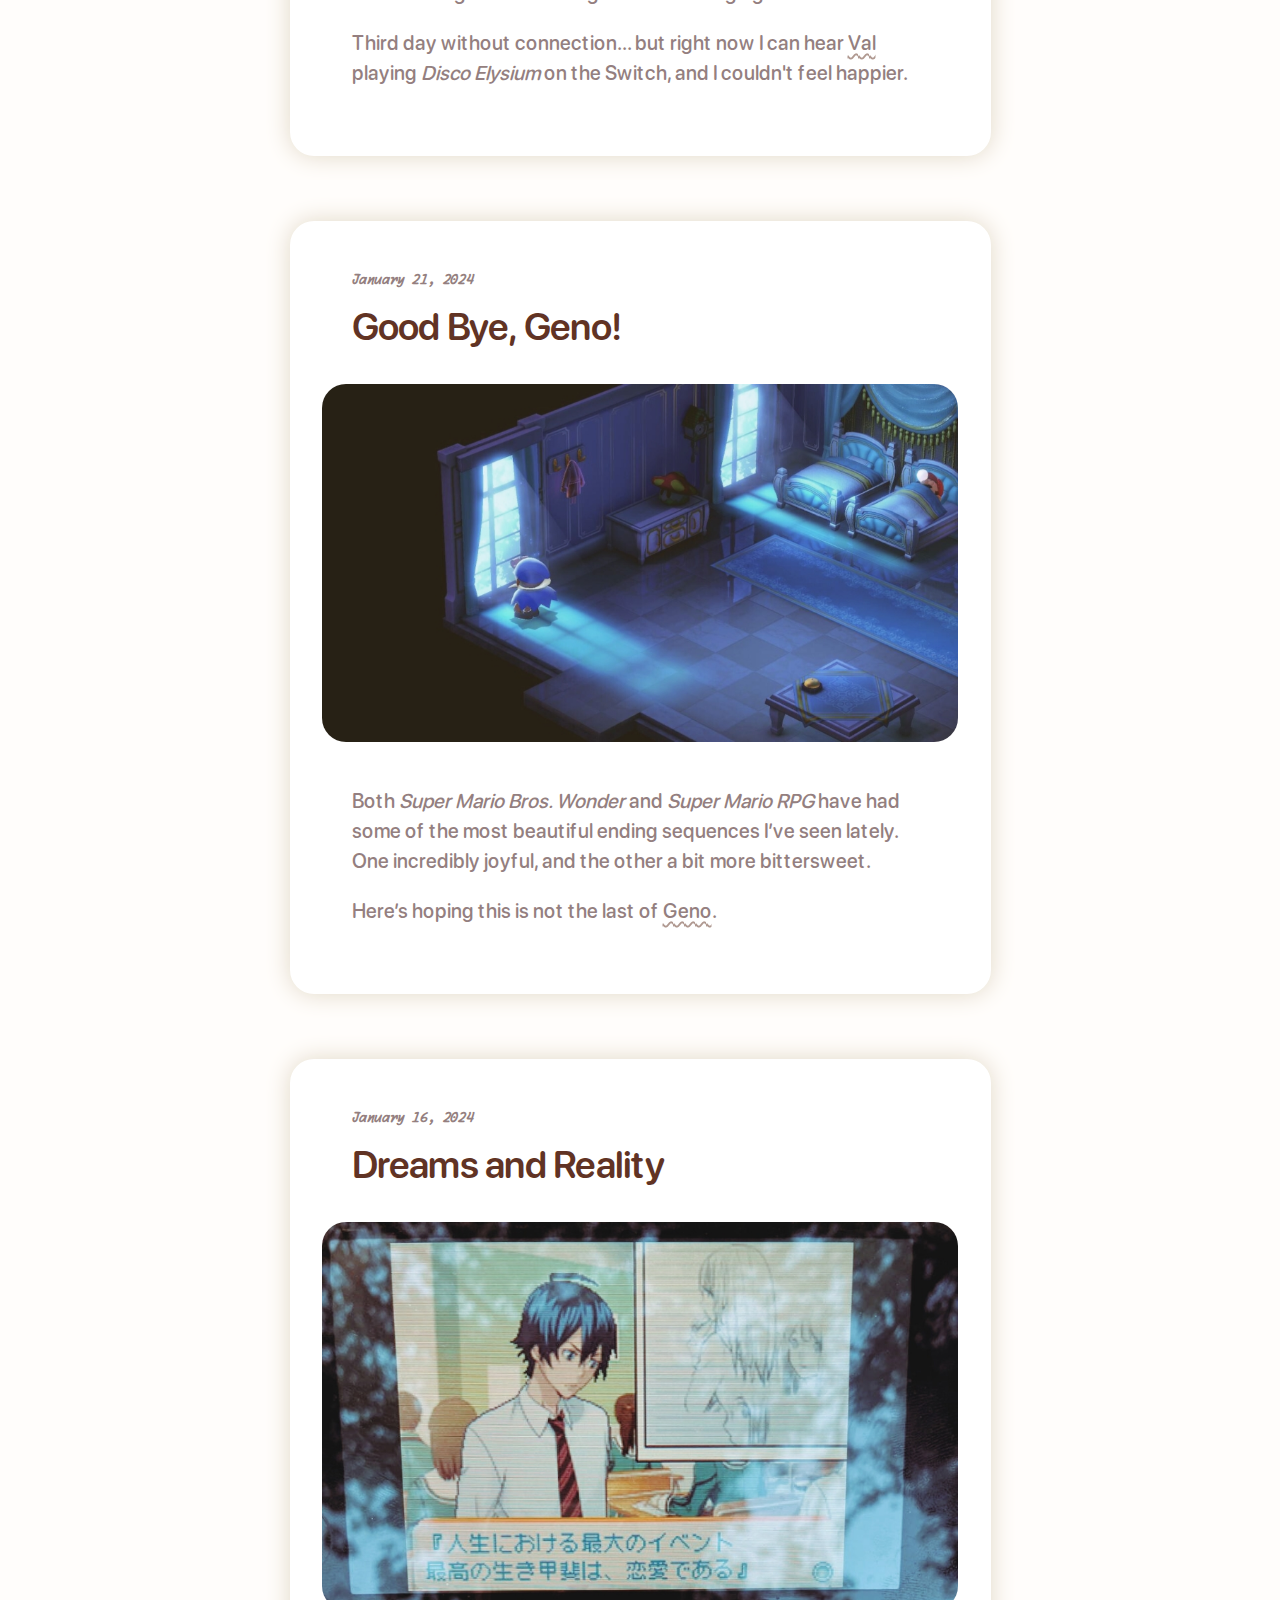
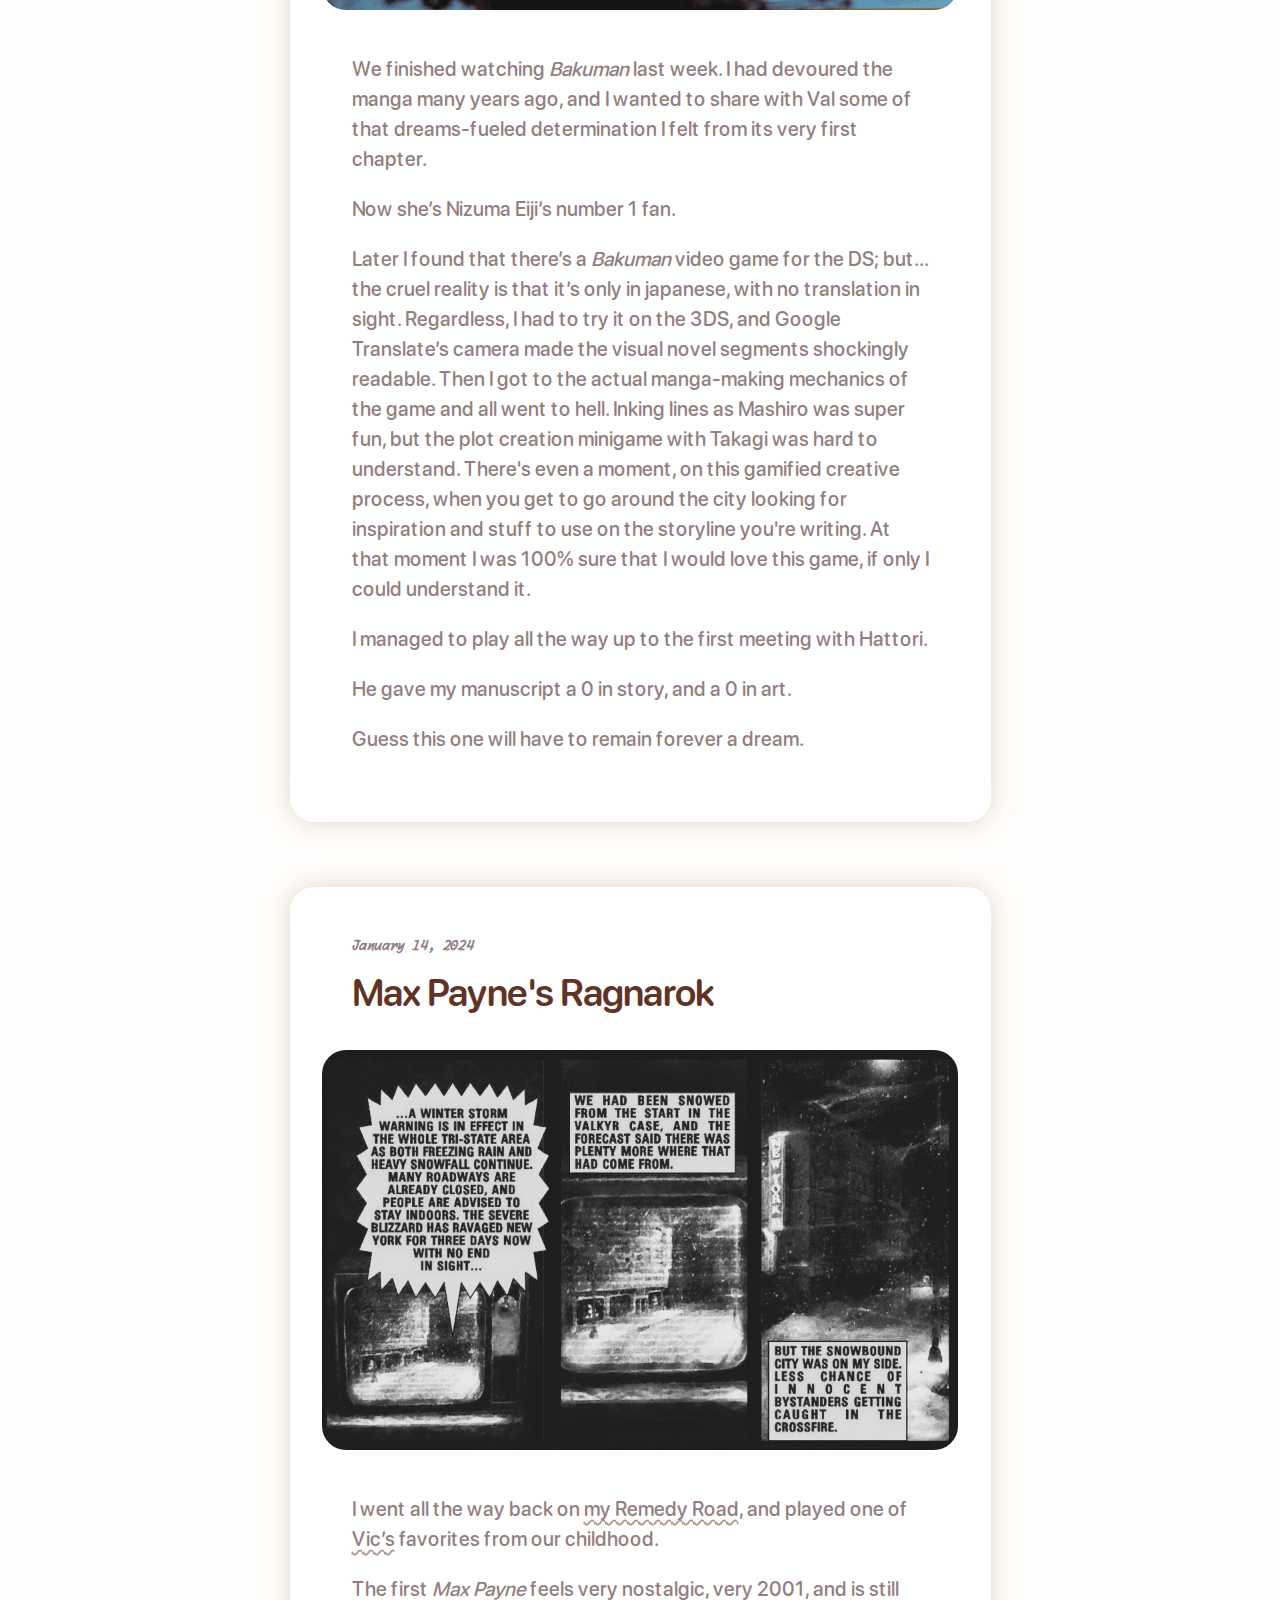
==== commit d227d86c: "add entry" ====
--- a/index.html
+++ b/index.html
@@ -226,6 +226,32 @@
     </div>
 
     <main class="journal">
+      <article class="journal-entry" id="out-of-tartarus">
+        <time class="journal-entry-date">March 17</time>
+        <h2 class="journal-entry-title">
+            <a href="#out-of-tartarus">
+              Out of Tartarus
+            </a>
+        </h2>
+
+        <img class="journal-entry-image"
+              src="images/journal/persona-3-cherry-blossom.jpg" 
+              alt="Cherry blossoms in the last moments of Persona 3 Reload">
+
+        <p>Finished <em>Persona 3 Reload</em> today... and I already miss it.</p>
+
+        <p>As usual, it took me a ridiculous amount of hours to reach the end of the game, but this story is one of those that will stay in my mind for a long while. Loved the use of so many Greek myth elements, and I found the whole thing inspiring. I really look forward to whatever <em>The Answer</em> will add in September, and watching the movies!</p>
+          
+        <p>And maybe a Kotone run in <em>Persona 3 Portable</em> someday?</p>
+
+        <p>Nyx was stopped; I'm feeling hopeful.</p>
+
+        <img src="images/journal/mitsuru-quote.png" 
+             alt="In just a short while, we'll be looking back on these days with nostalgia"
+             class="journal-entry-scrap"
+             style="max-width: 600px; transform: rotate(-1.5deg);">
+      </article>
+
       <article class="journal-entry" id="sees-ready">
         <time class="journal-entry-date">March 3</time>
         <h2 class="journal-entry-title">
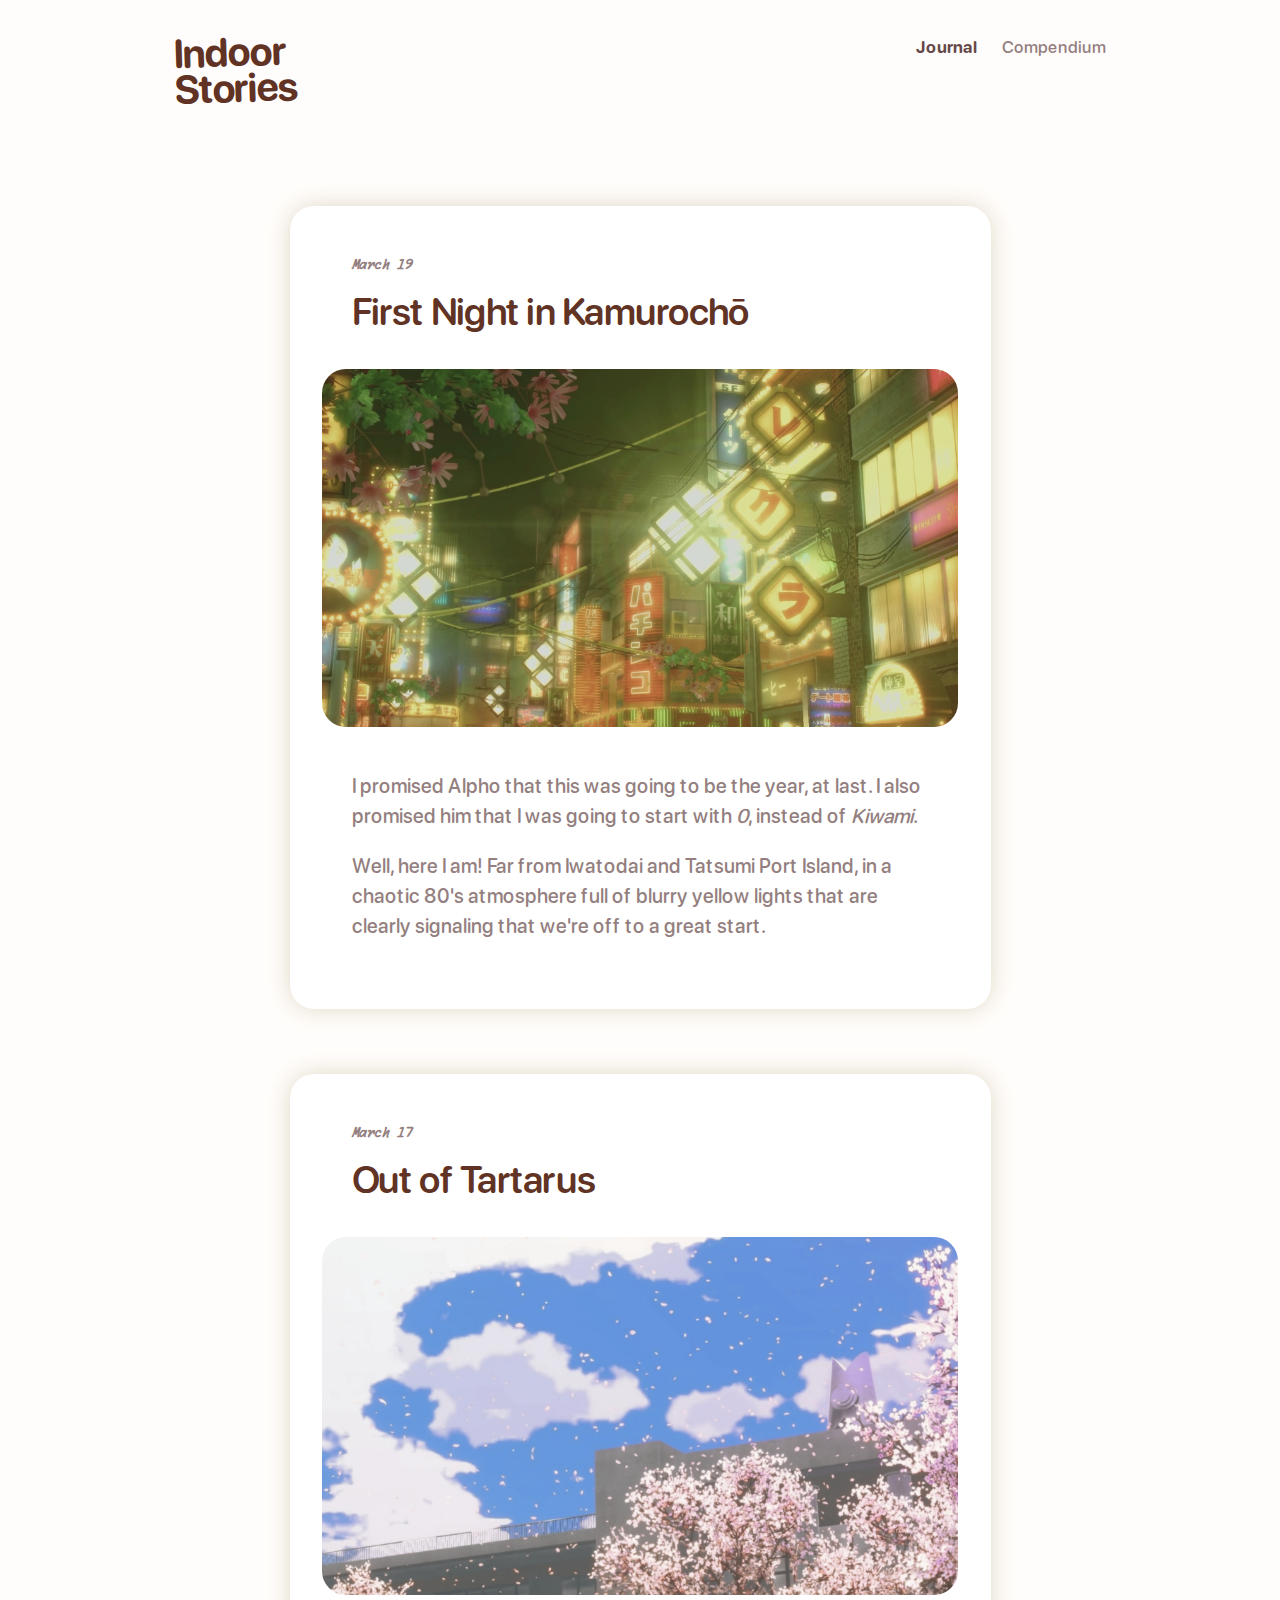
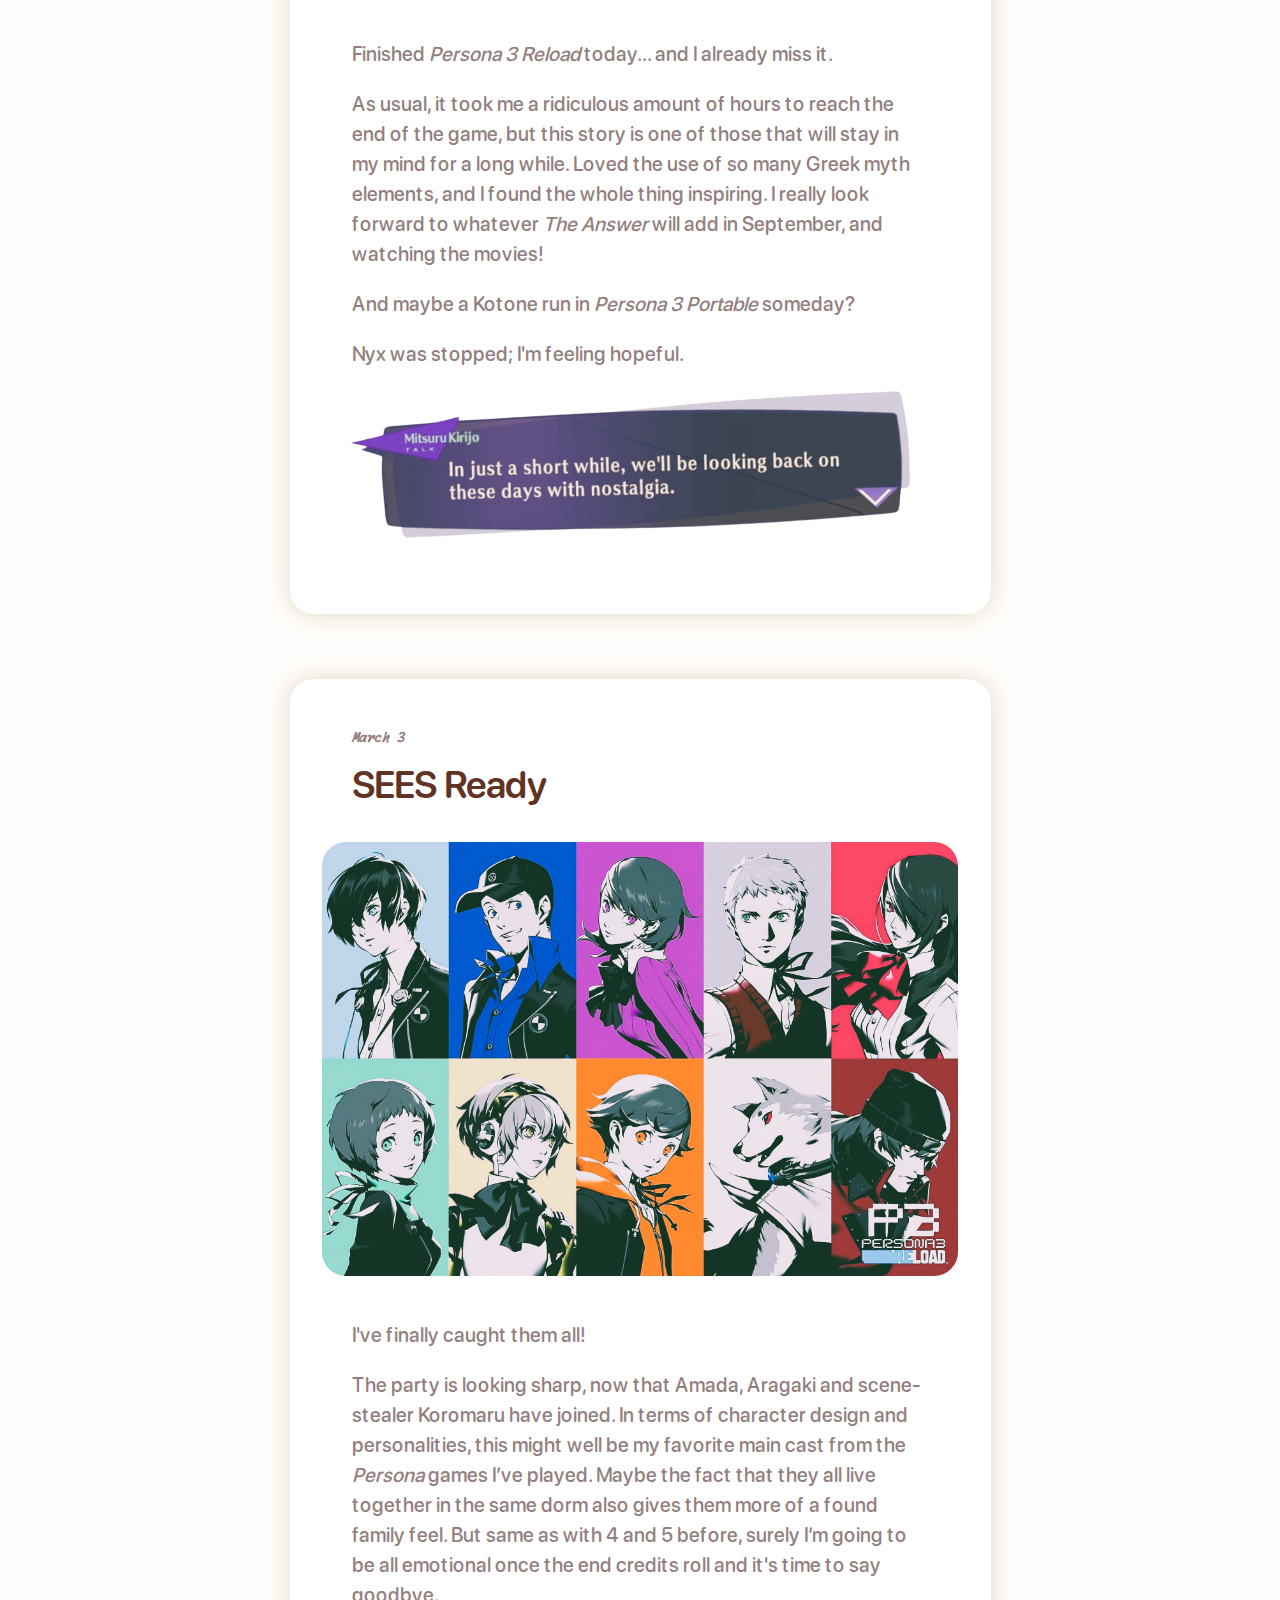
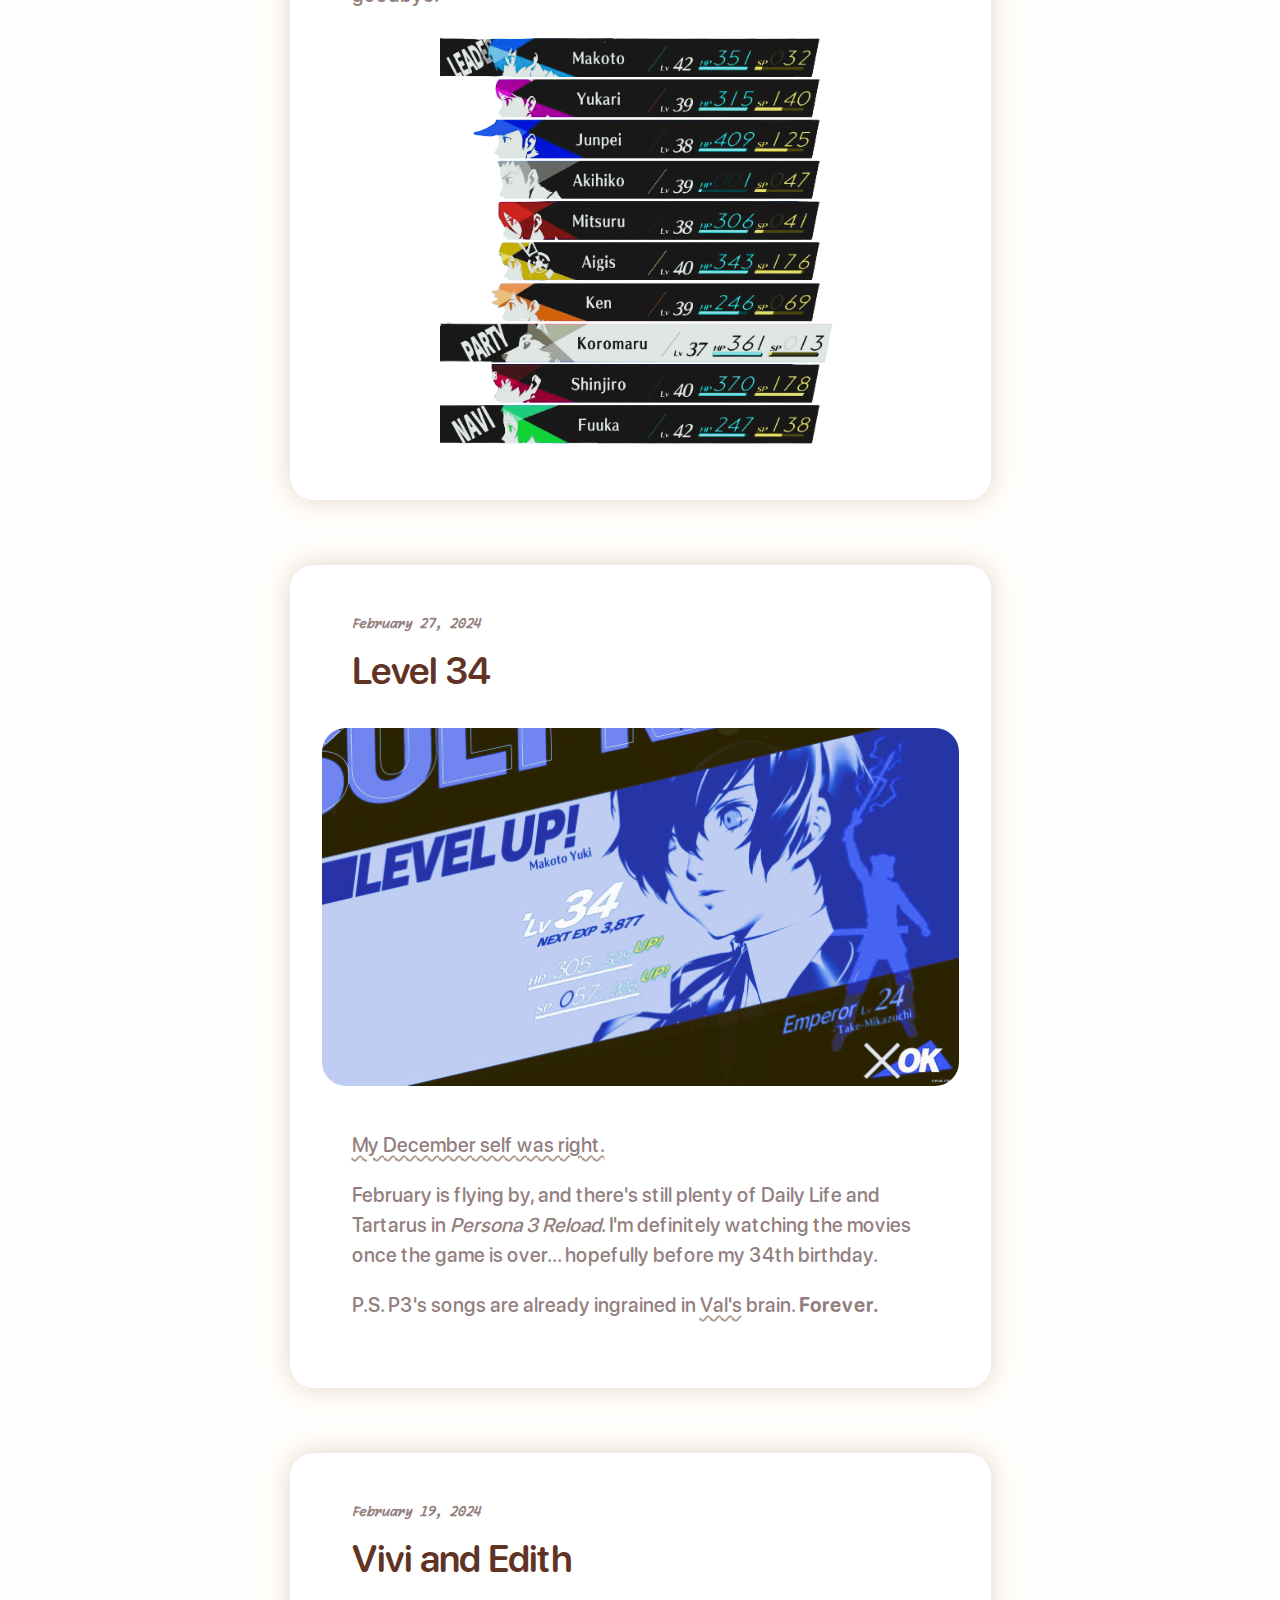
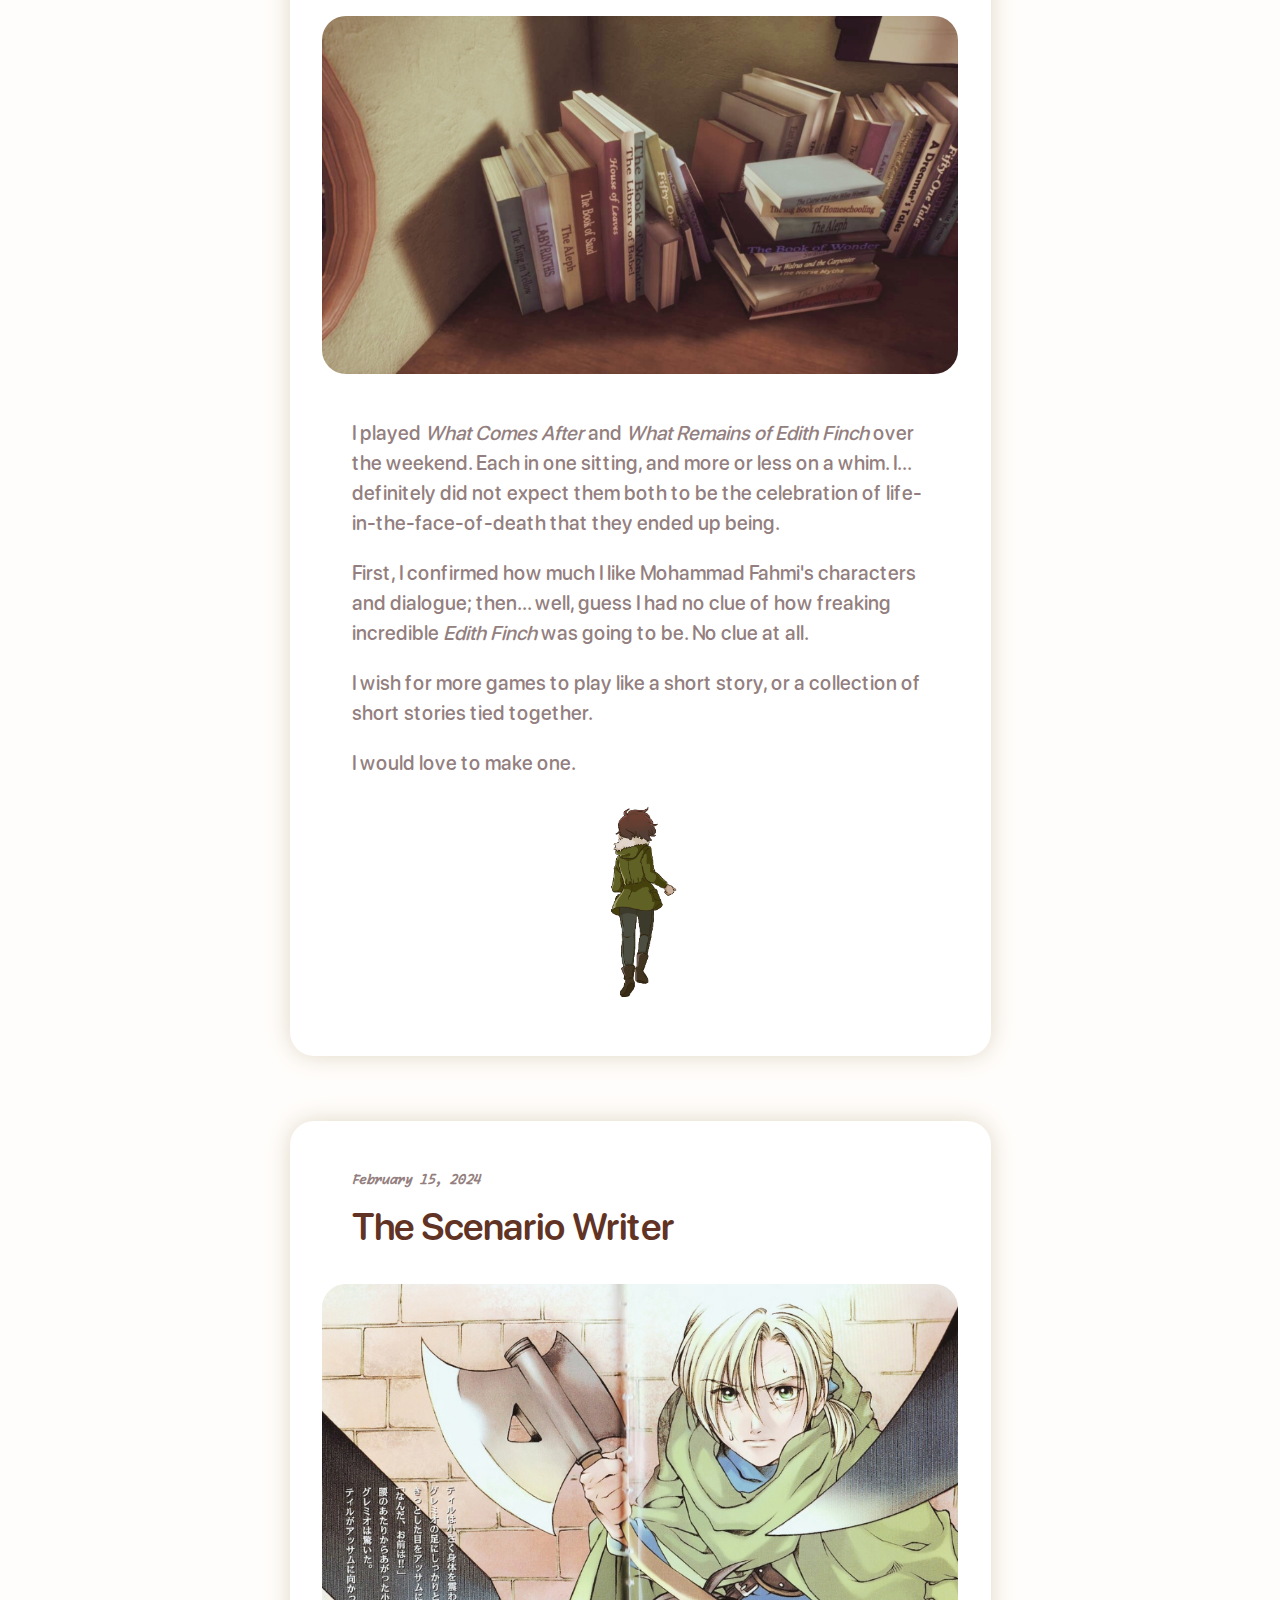
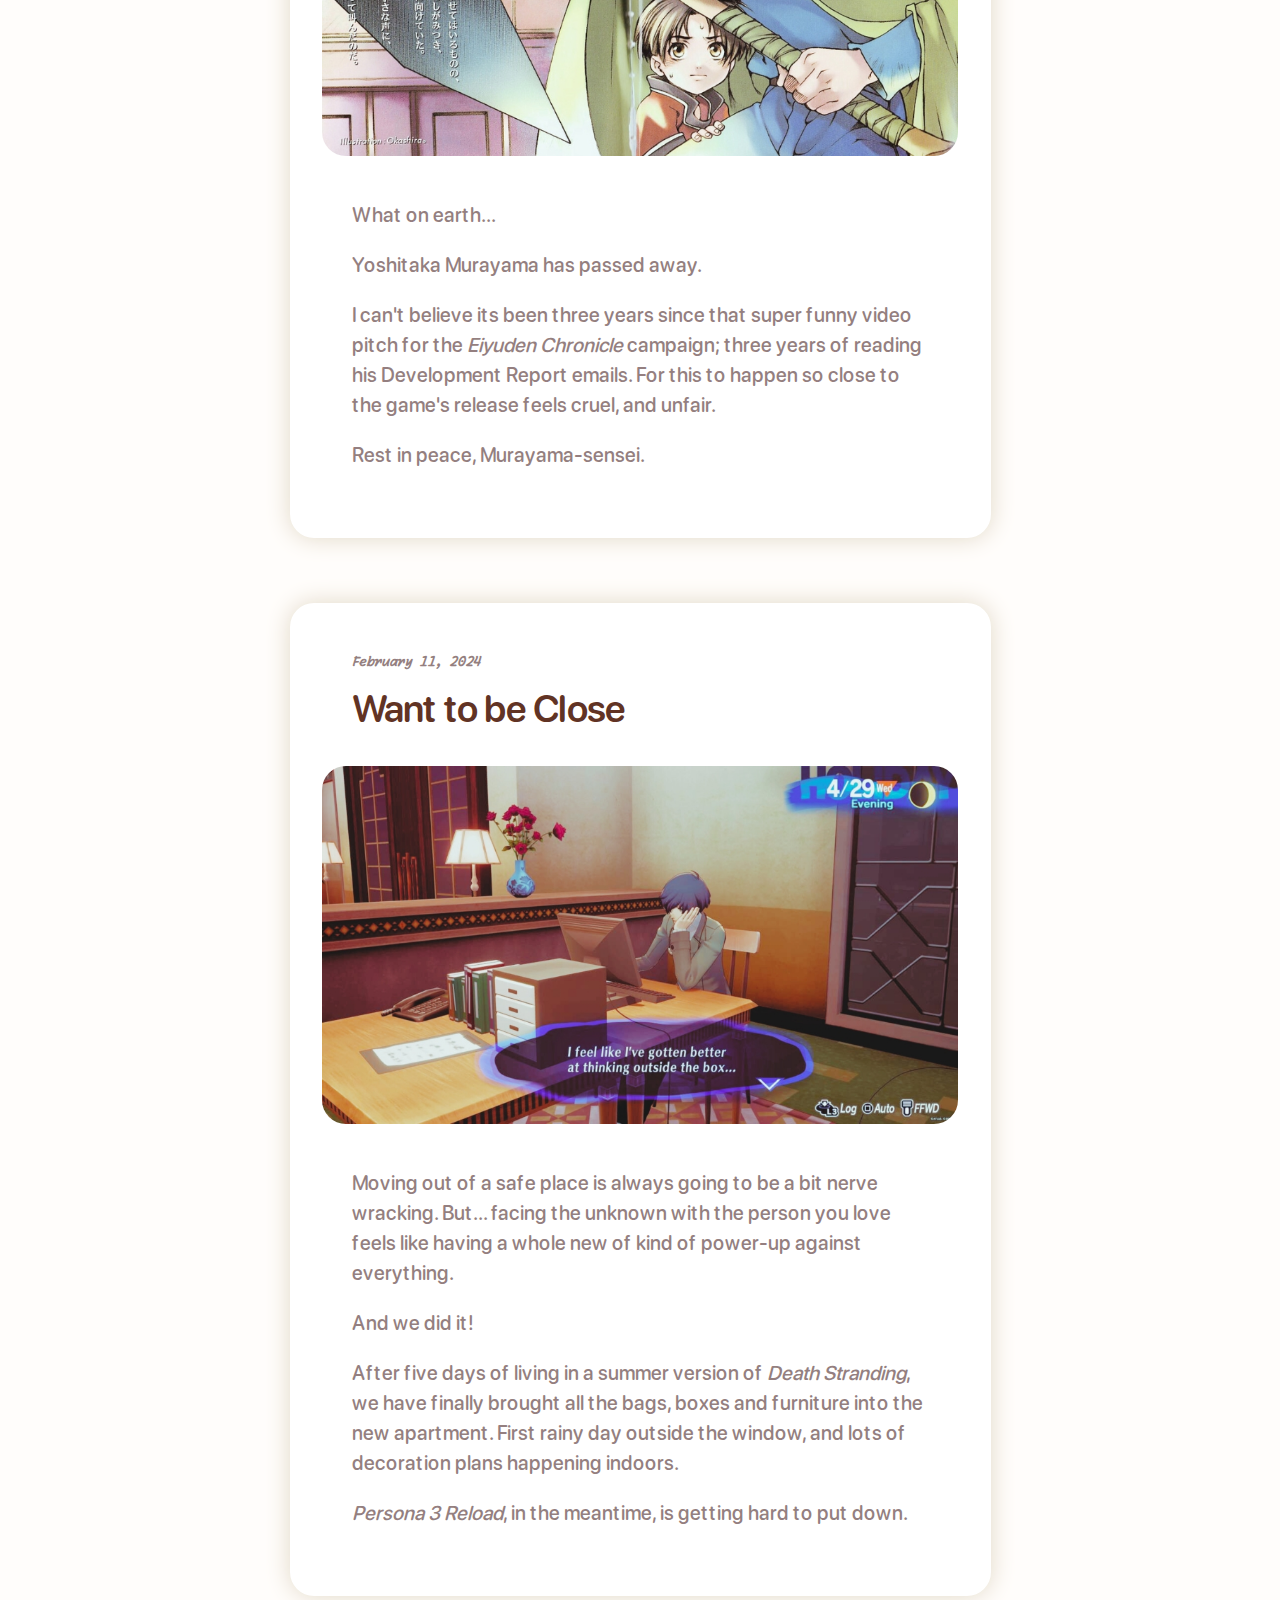
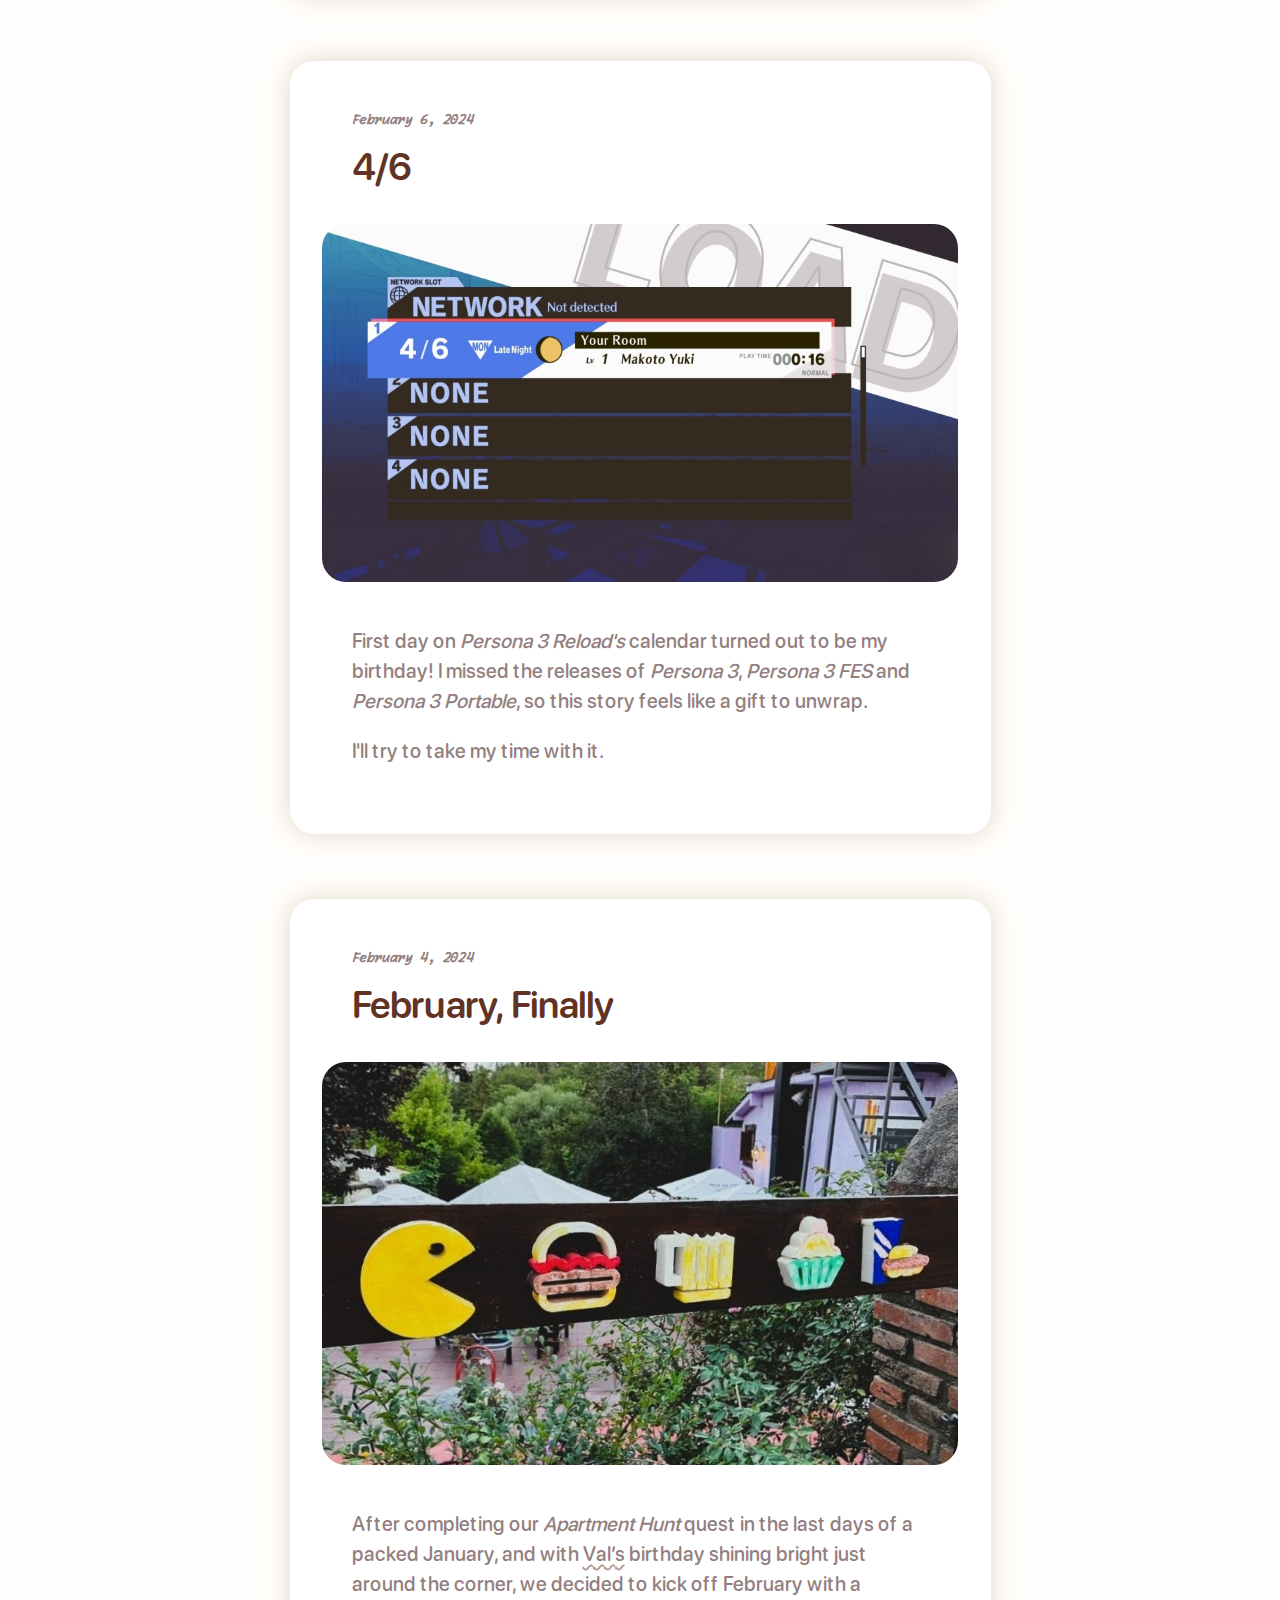
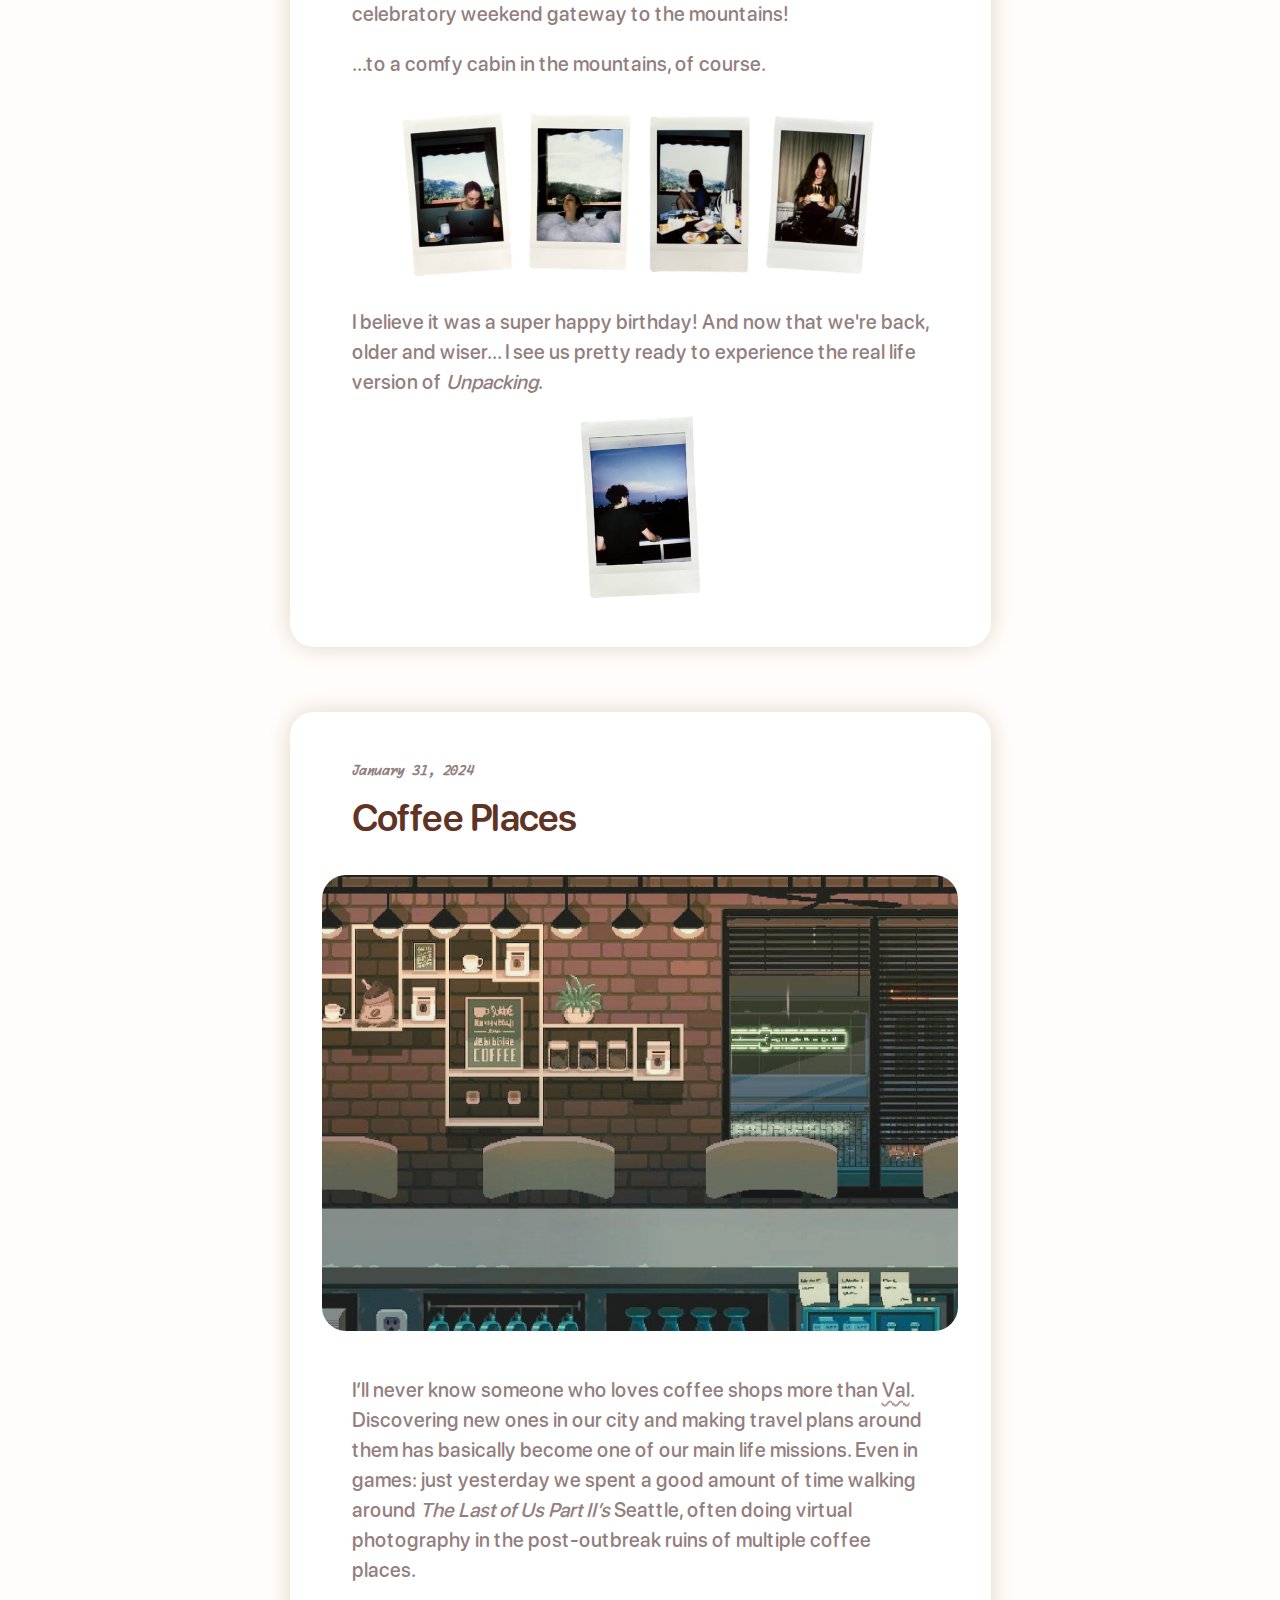
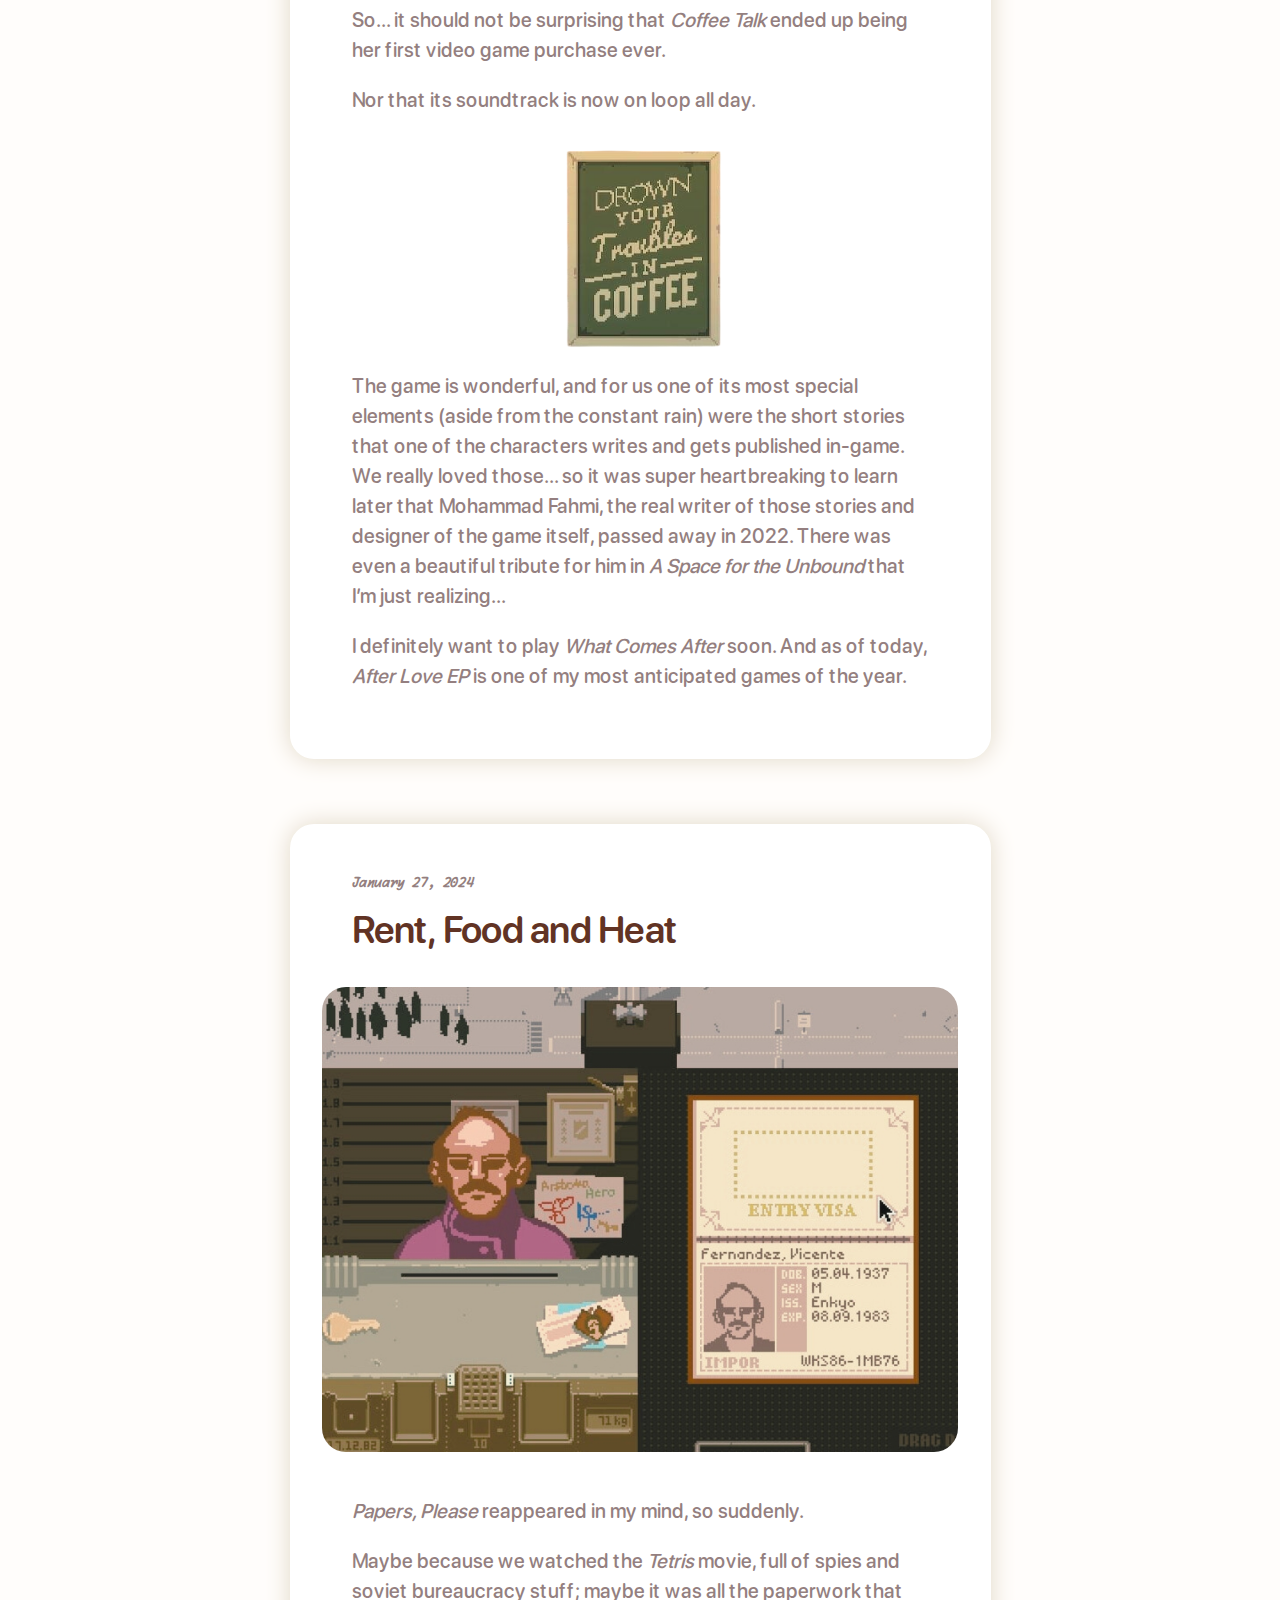
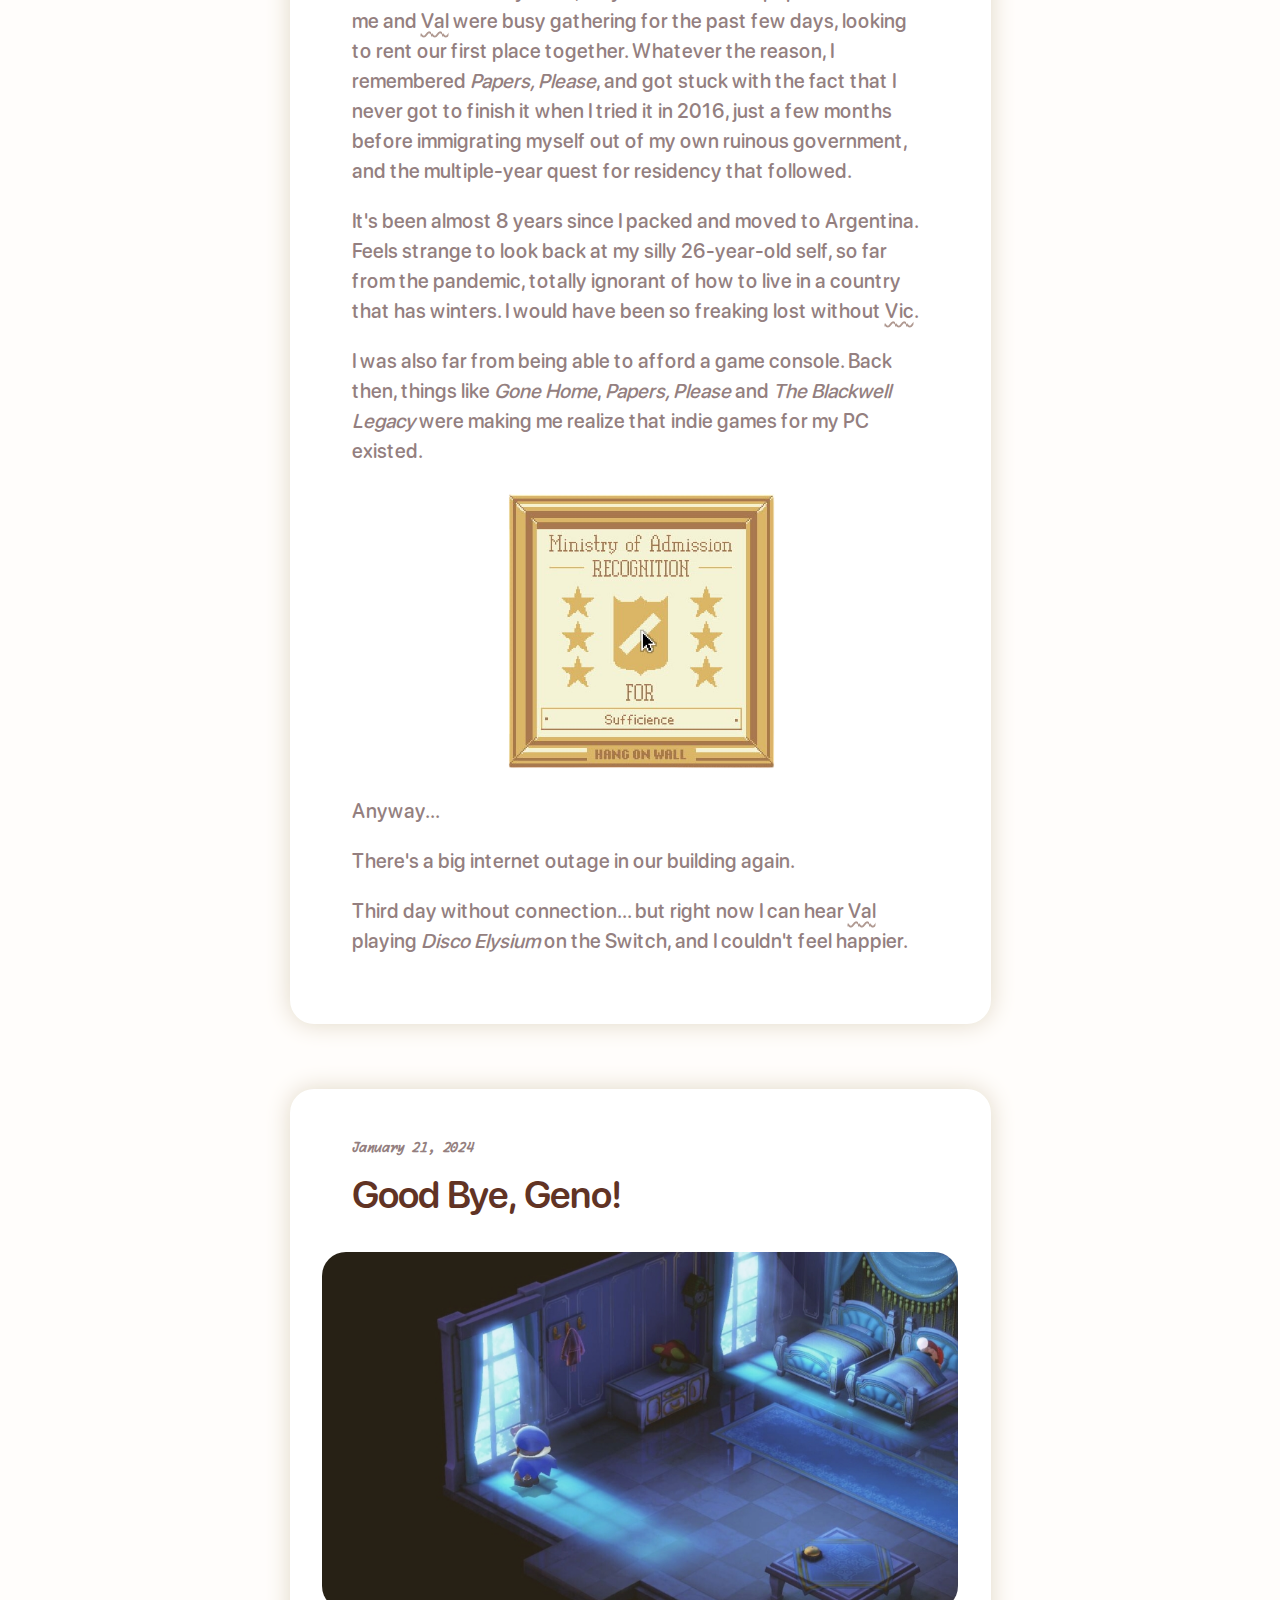
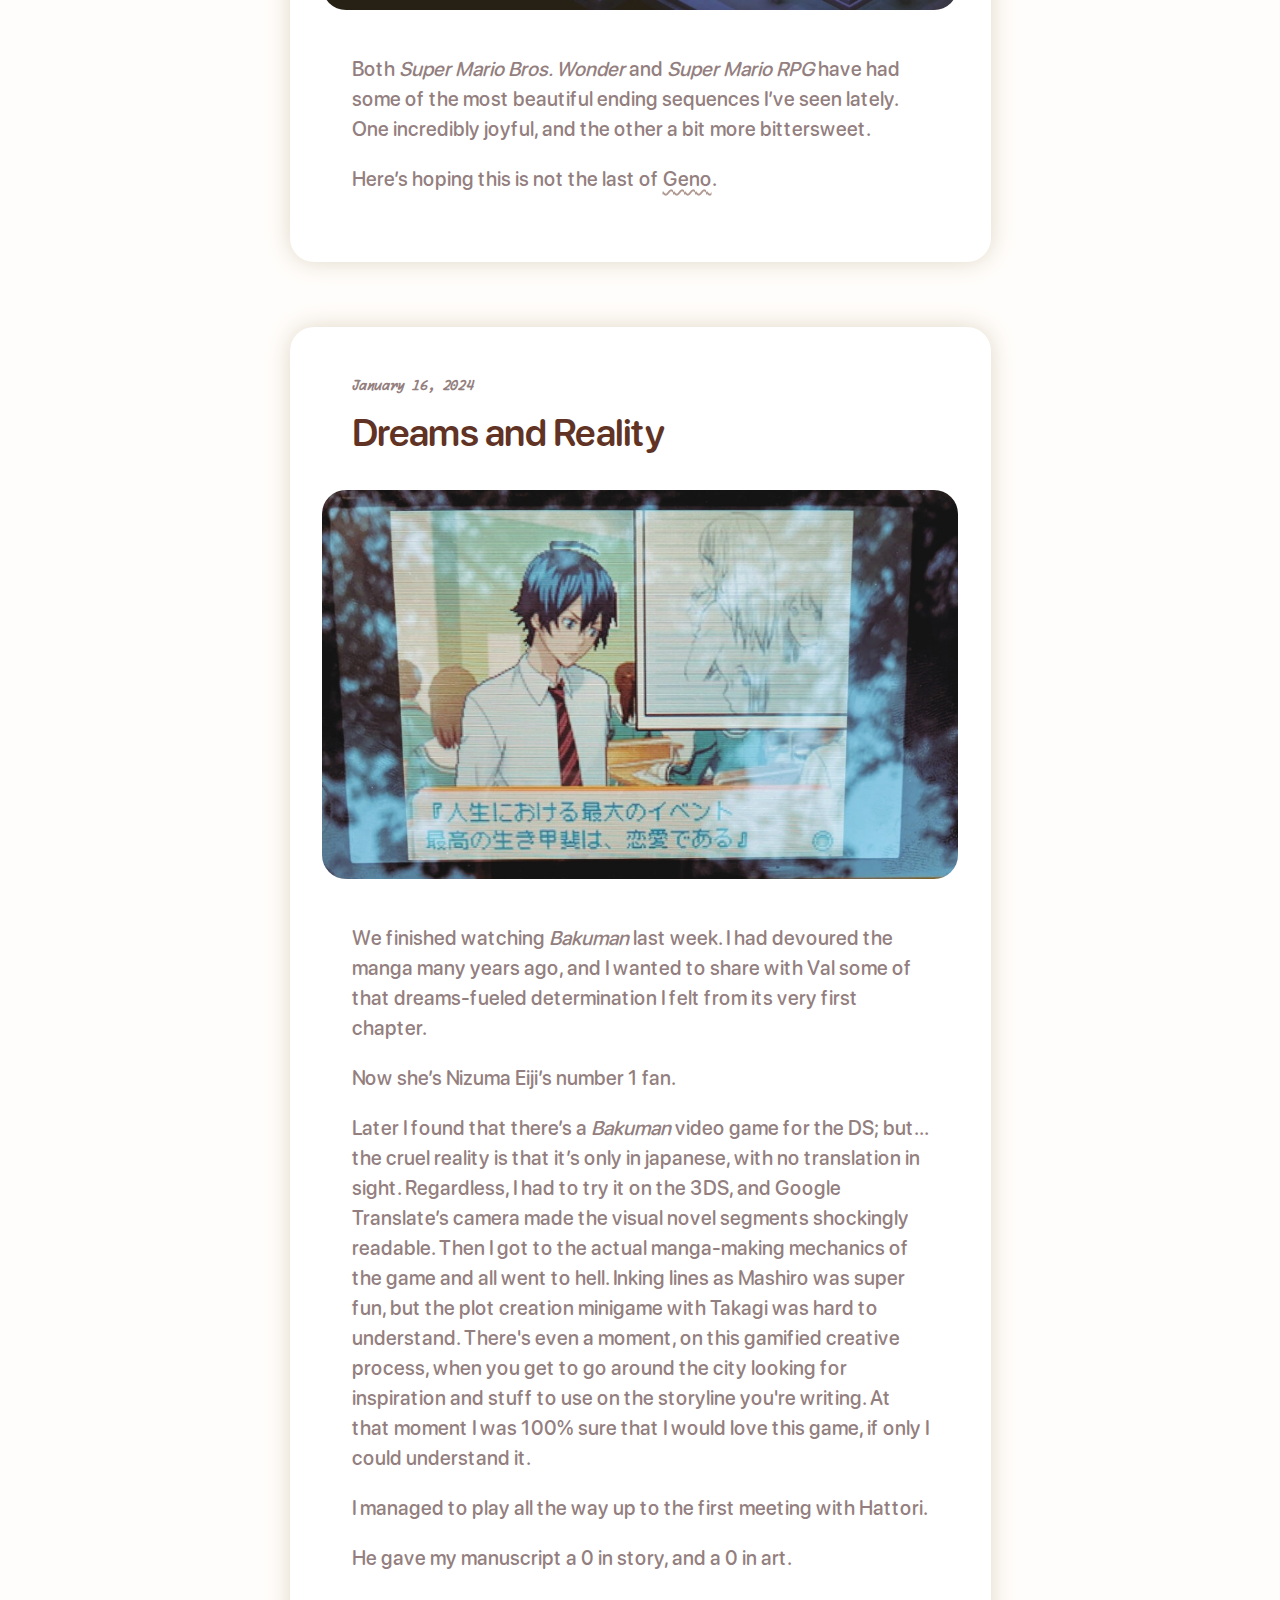
==== commit 043d34be: "add entry" ====
--- a/index.html
+++ b/index.html
@@ -226,6 +226,23 @@
     </div>
 
     <main class="journal">
+      <article class="journal-entry" id="first-night-in-kamurocho">
+        <time class="journal-entry-date">March 19</time>
+        <h2 class="journal-entry-title">
+            <a href="#first-night-in-kamurocho">
+              First Night in Kamurochō
+            </a>
+        </h2>
+
+        <img class="journal-entry-image"
+              src="images/journal/kamurocho-at-night.jpg" 
+              alt="Kamurocho at night in Yakuza 0">
+
+        <p>I promised Alpho that this was going to be the year, at last. I also promised him that I was going to start with <em>0</em>, instead of <em>Kiwami</em>.</p>
+
+        <p>Well, here I am! Far from Iwatodai and Tatsumi Port Island, in a chaotic 80's atmosphere full of blurry yellow lights that are clearly signaling that we're off to a great start.</p>
+      </article>
+
       <article class="journal-entry" id="out-of-tartarus">
         <time class="journal-entry-date">March 17</time>
         <h2 class="journal-entry-title">
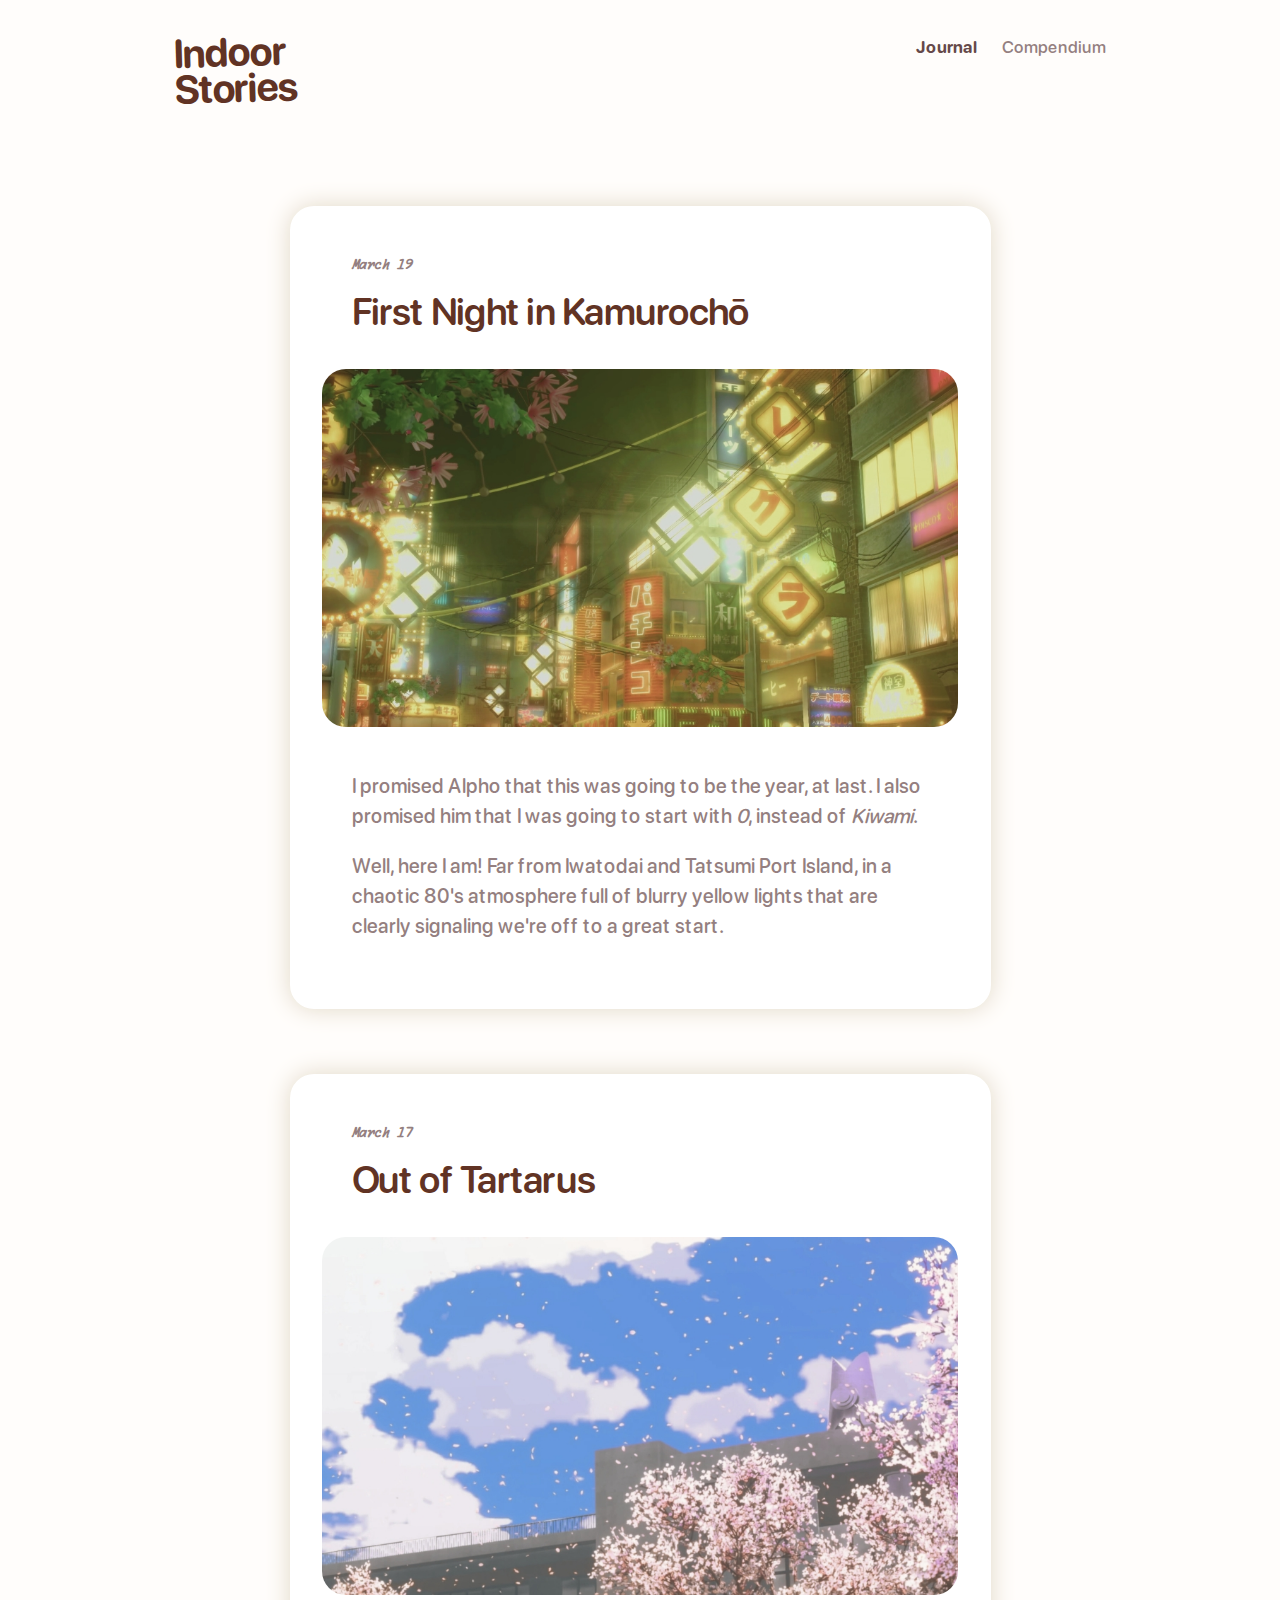
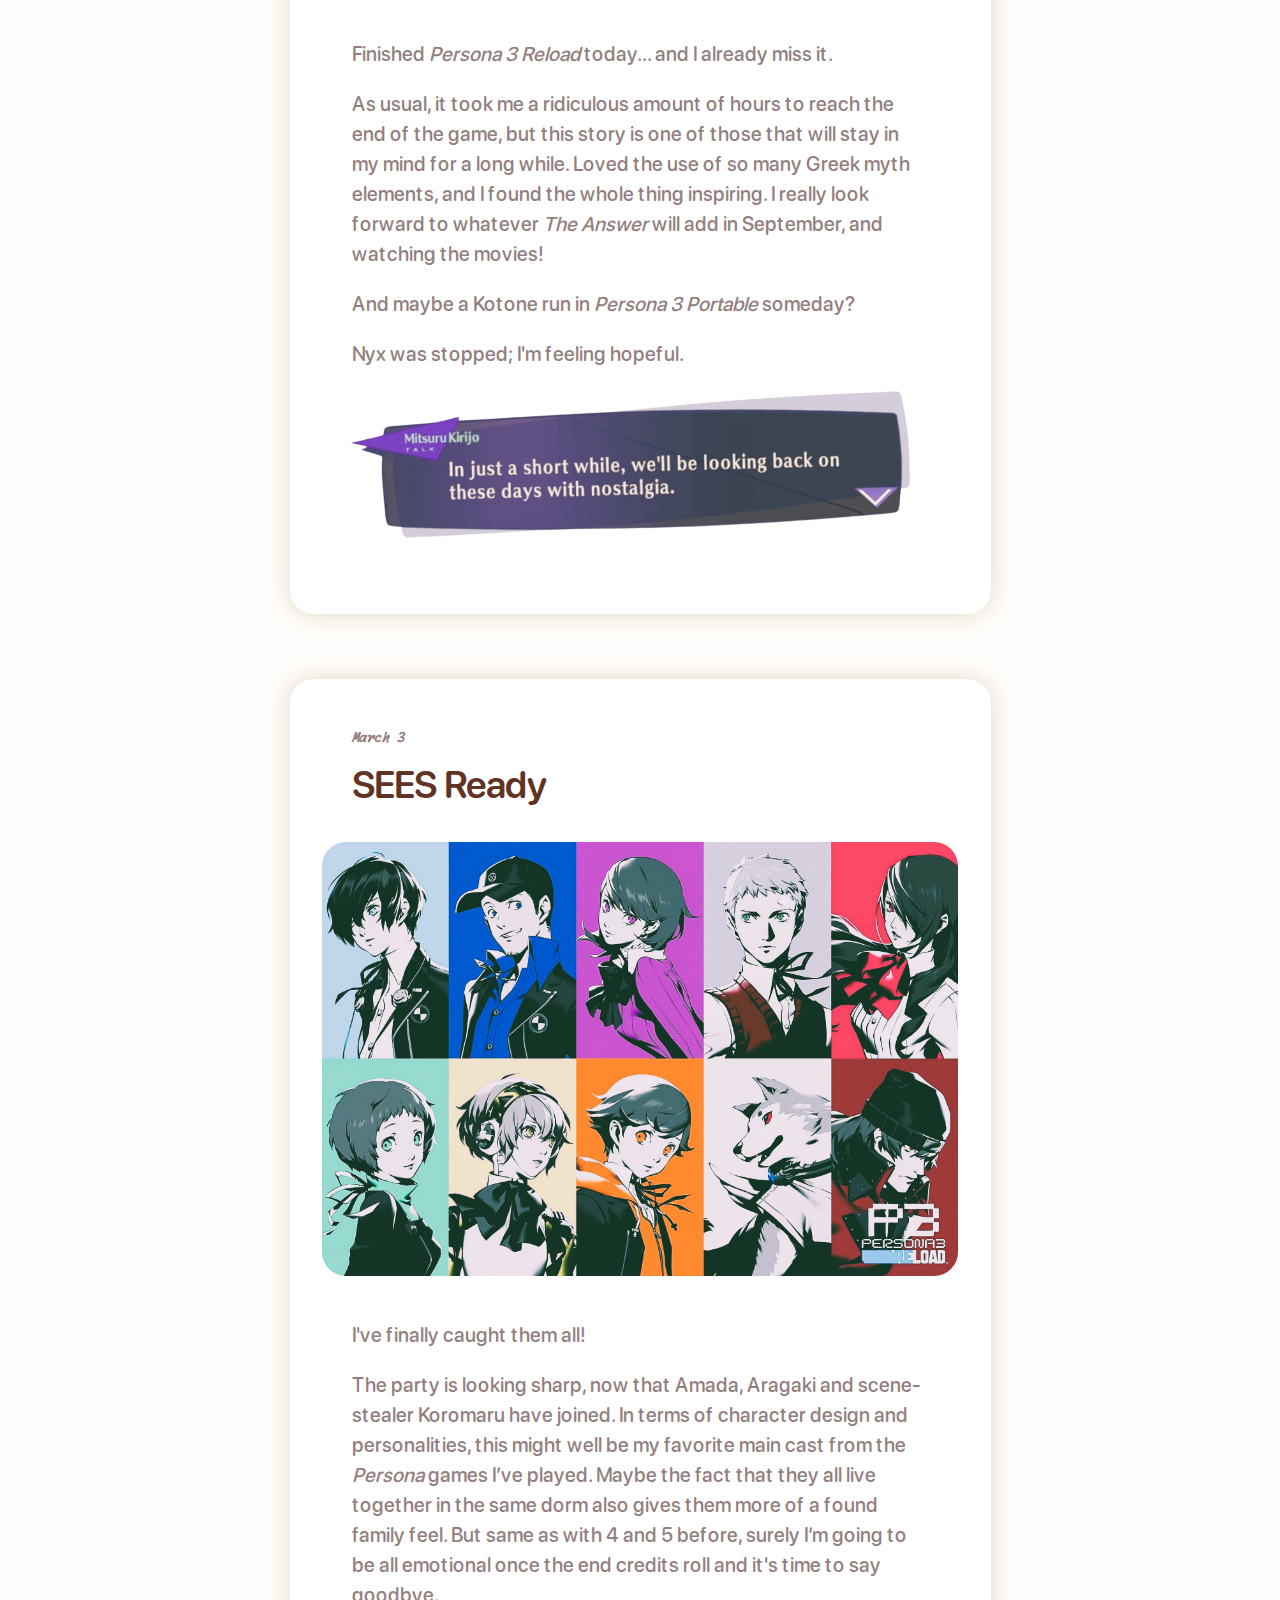
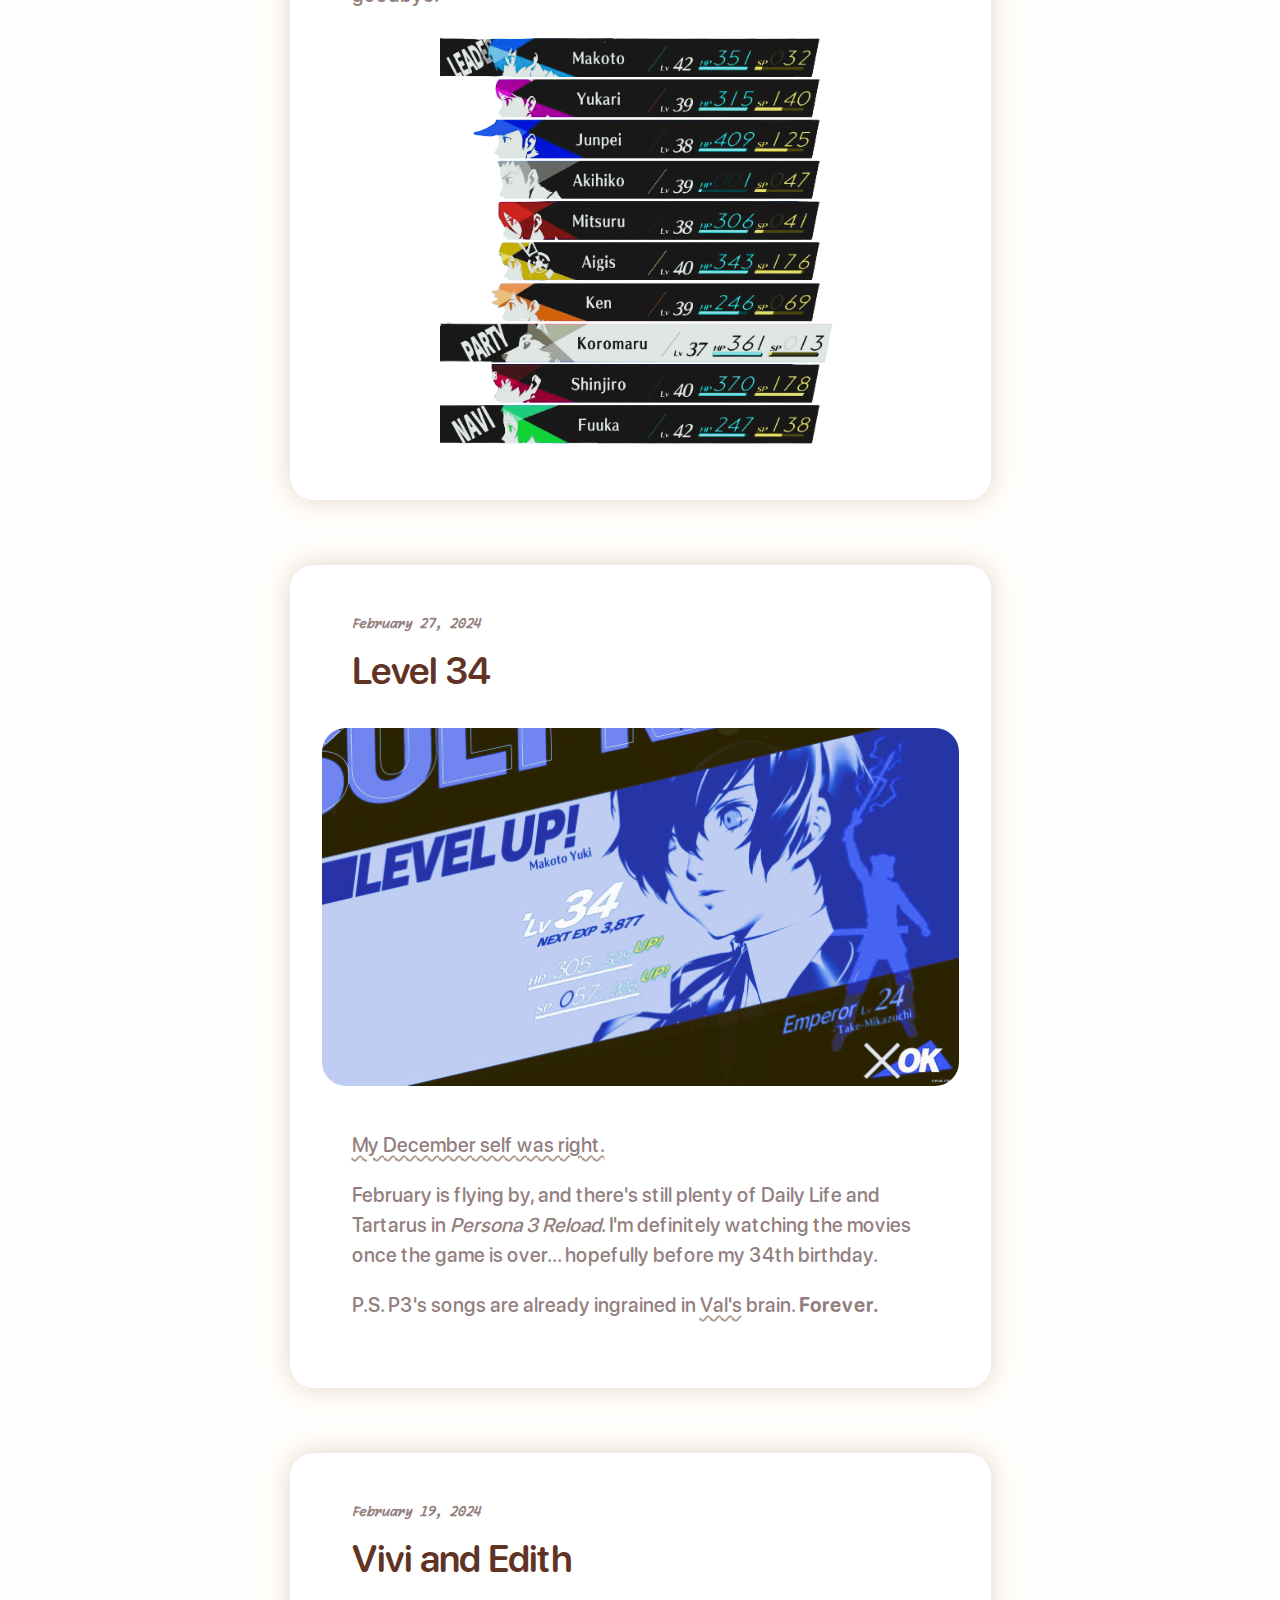
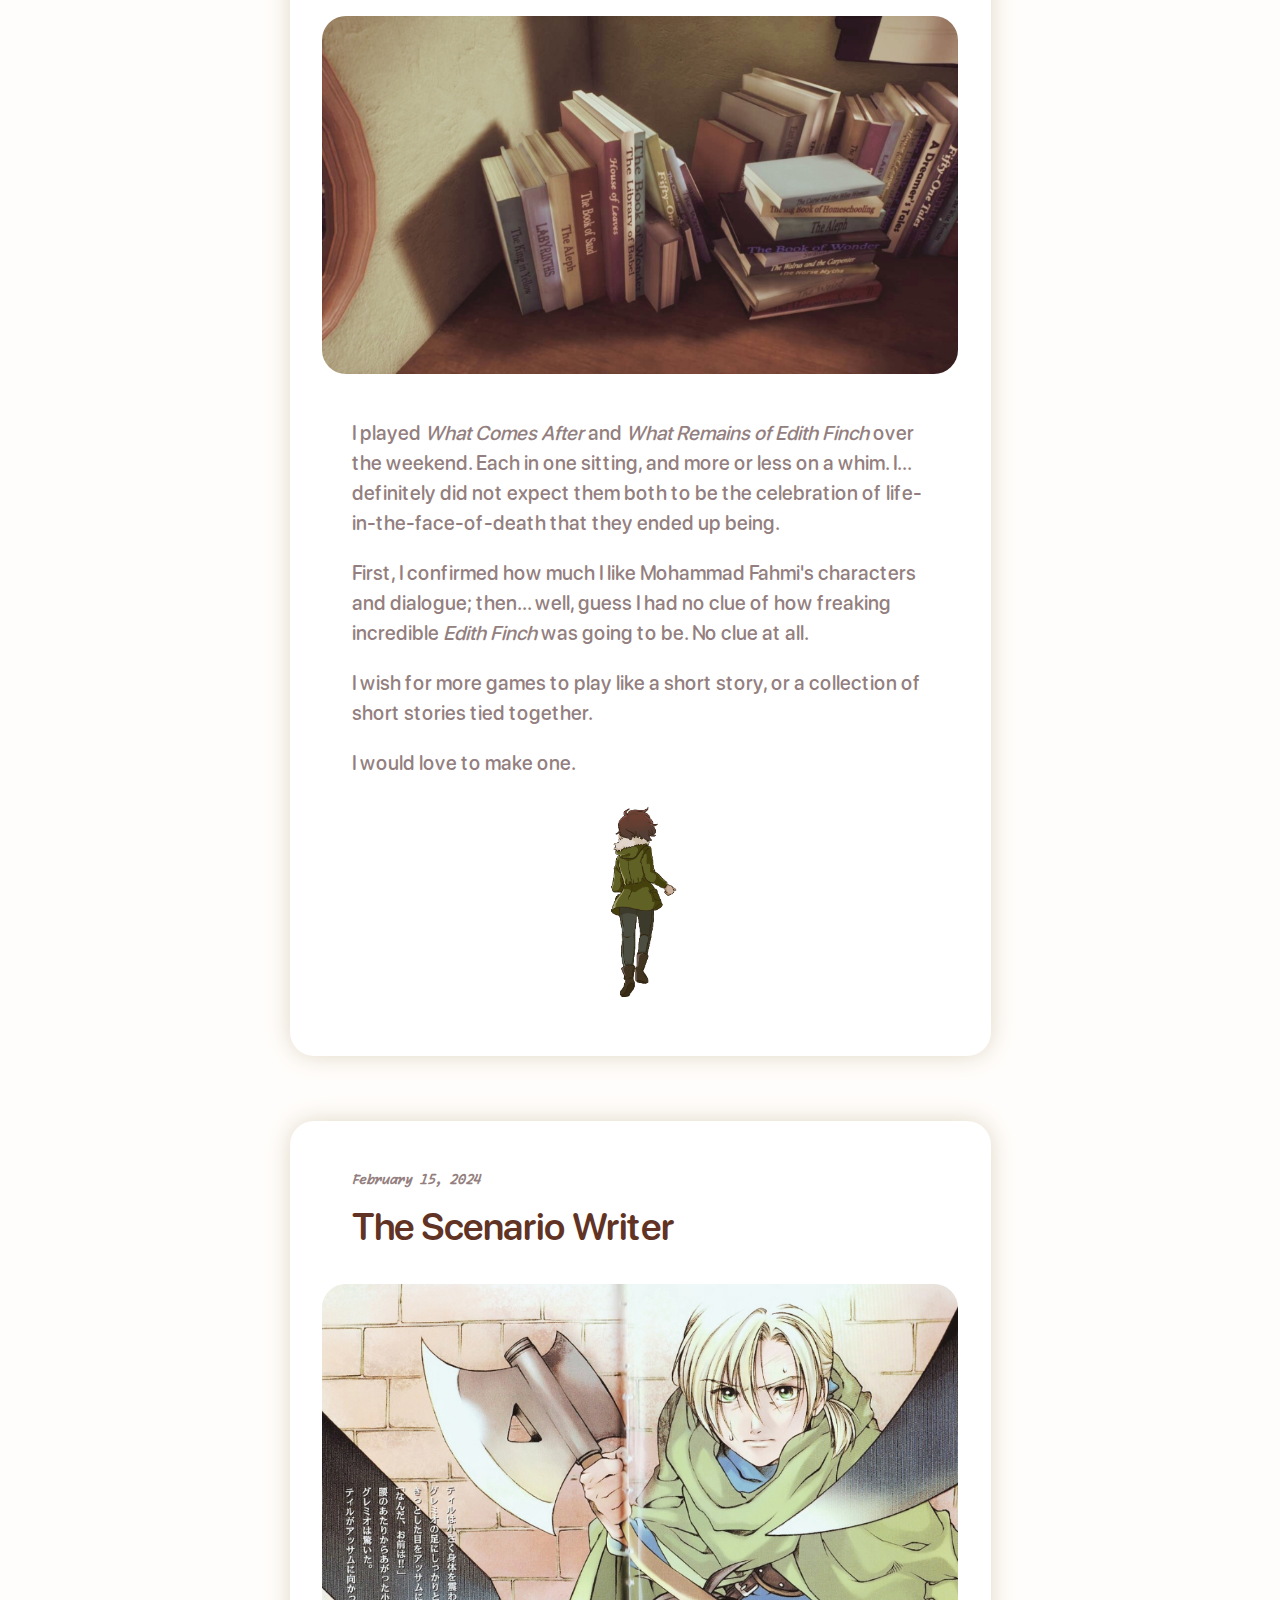
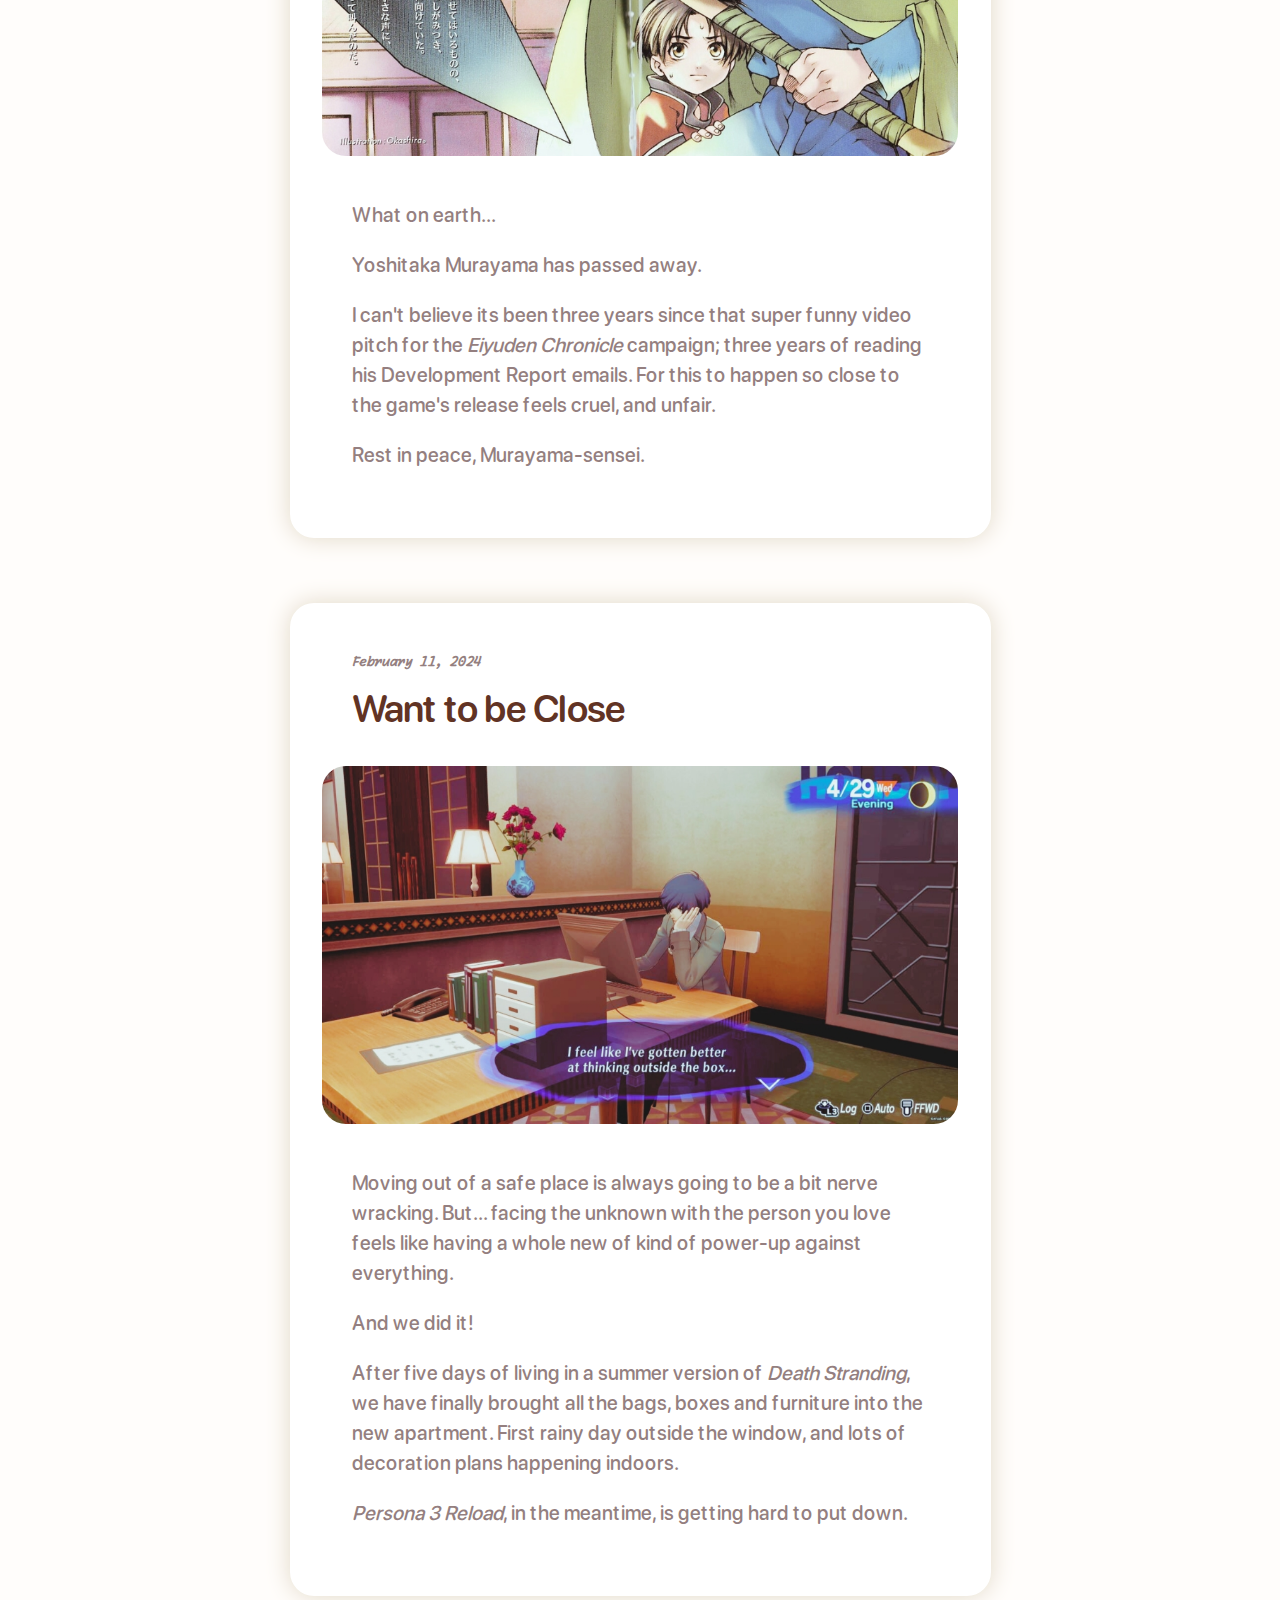
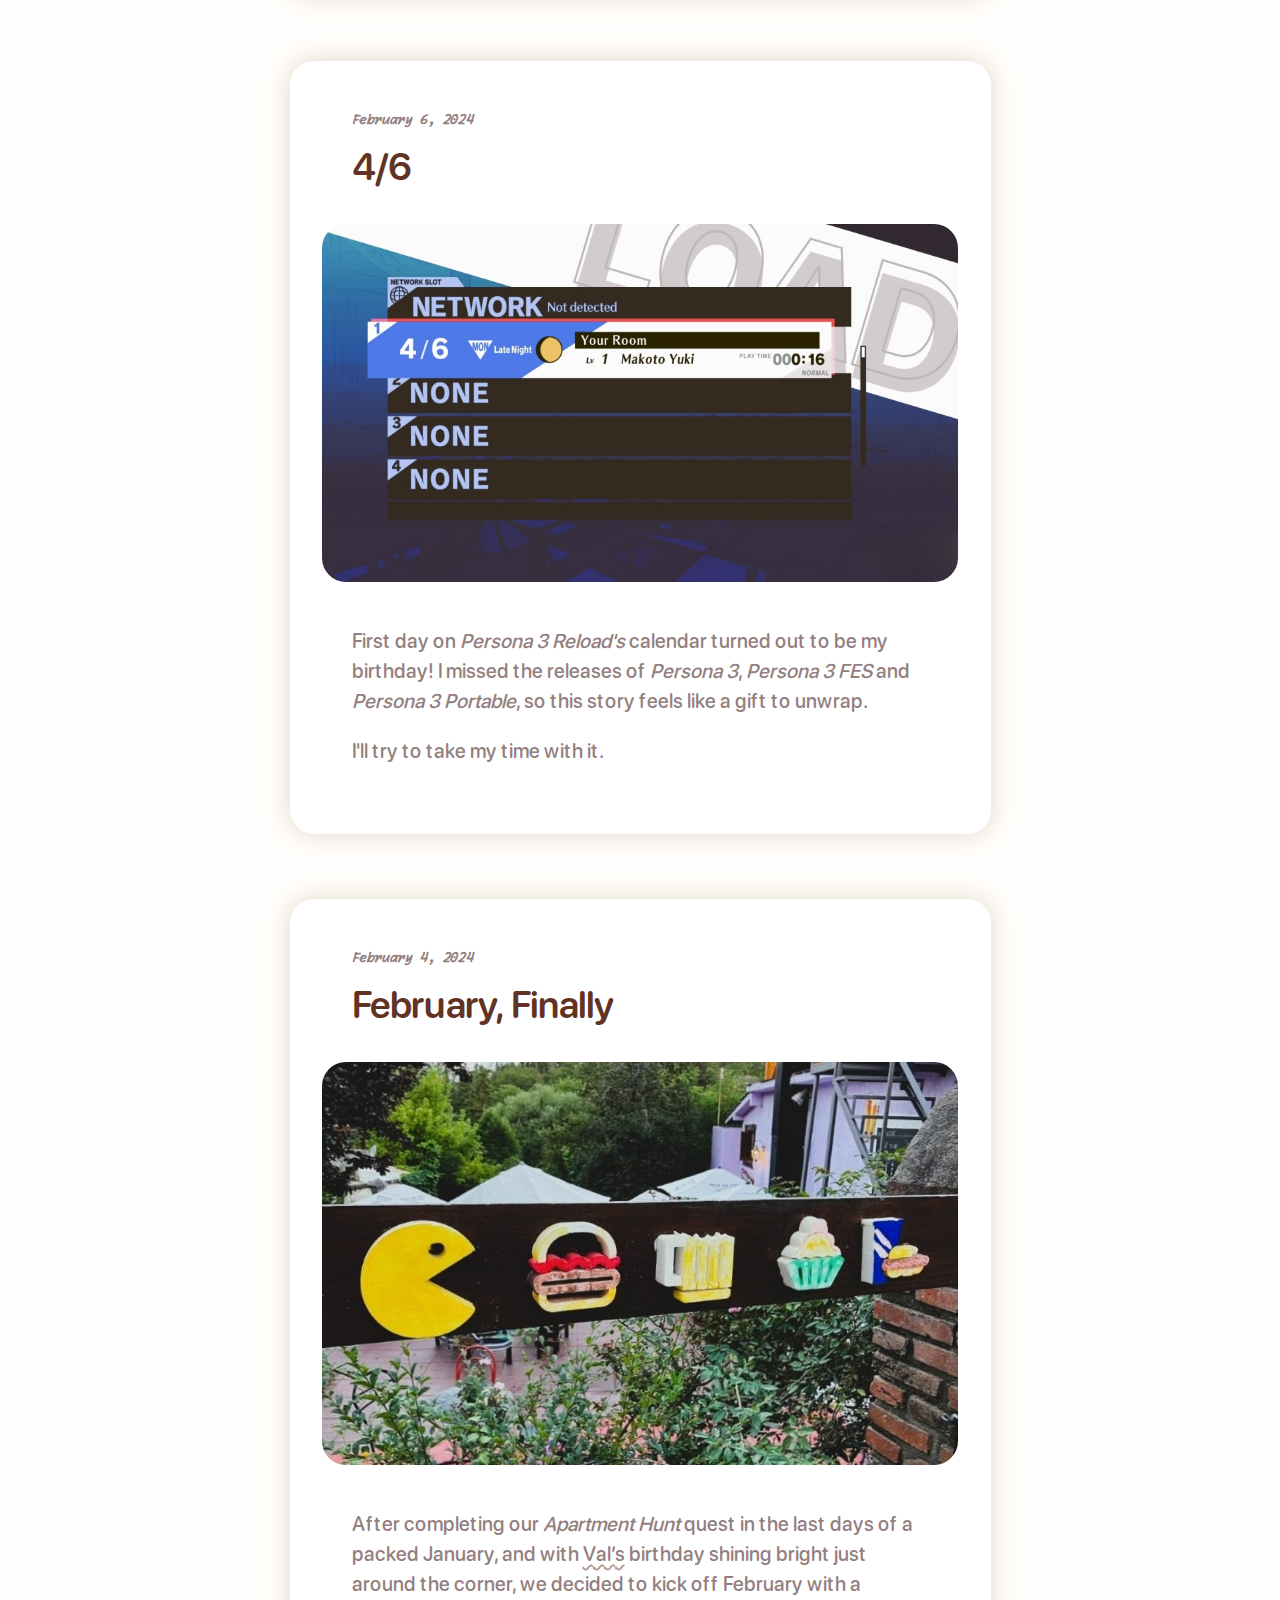
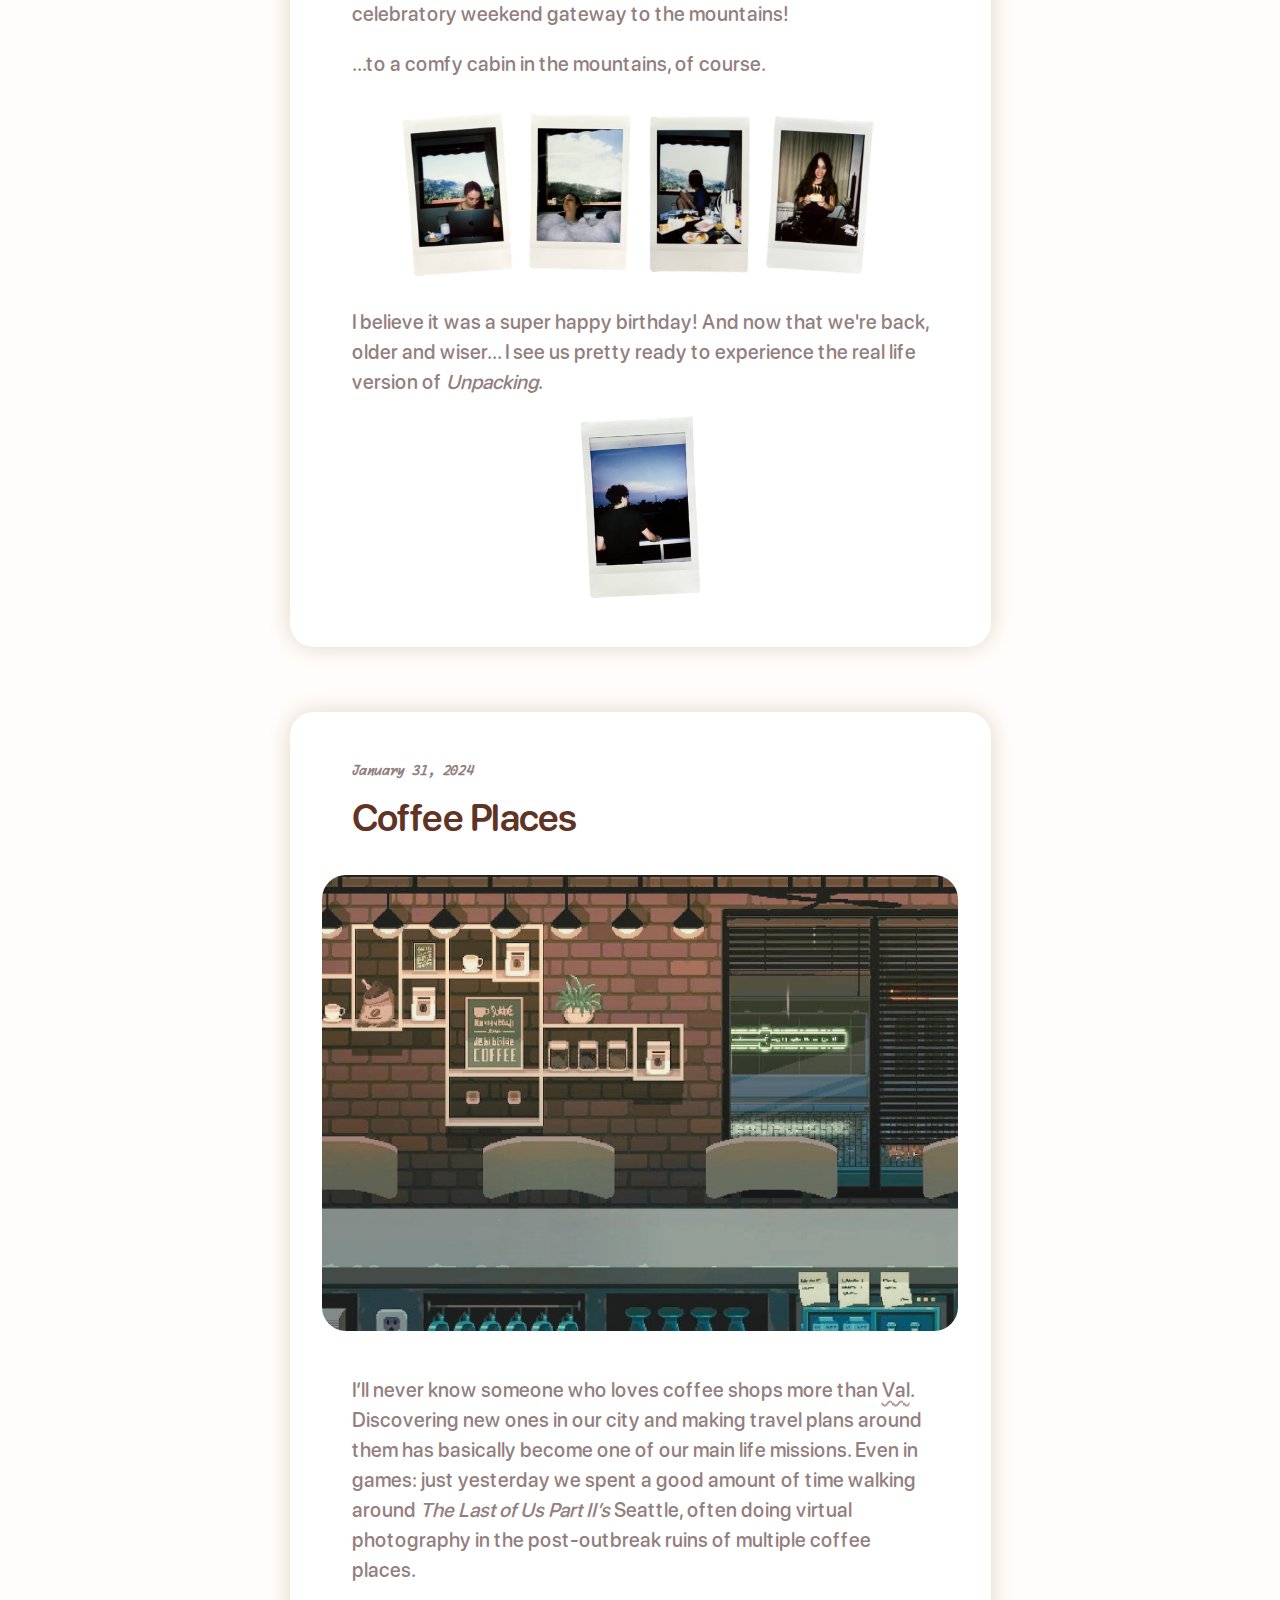
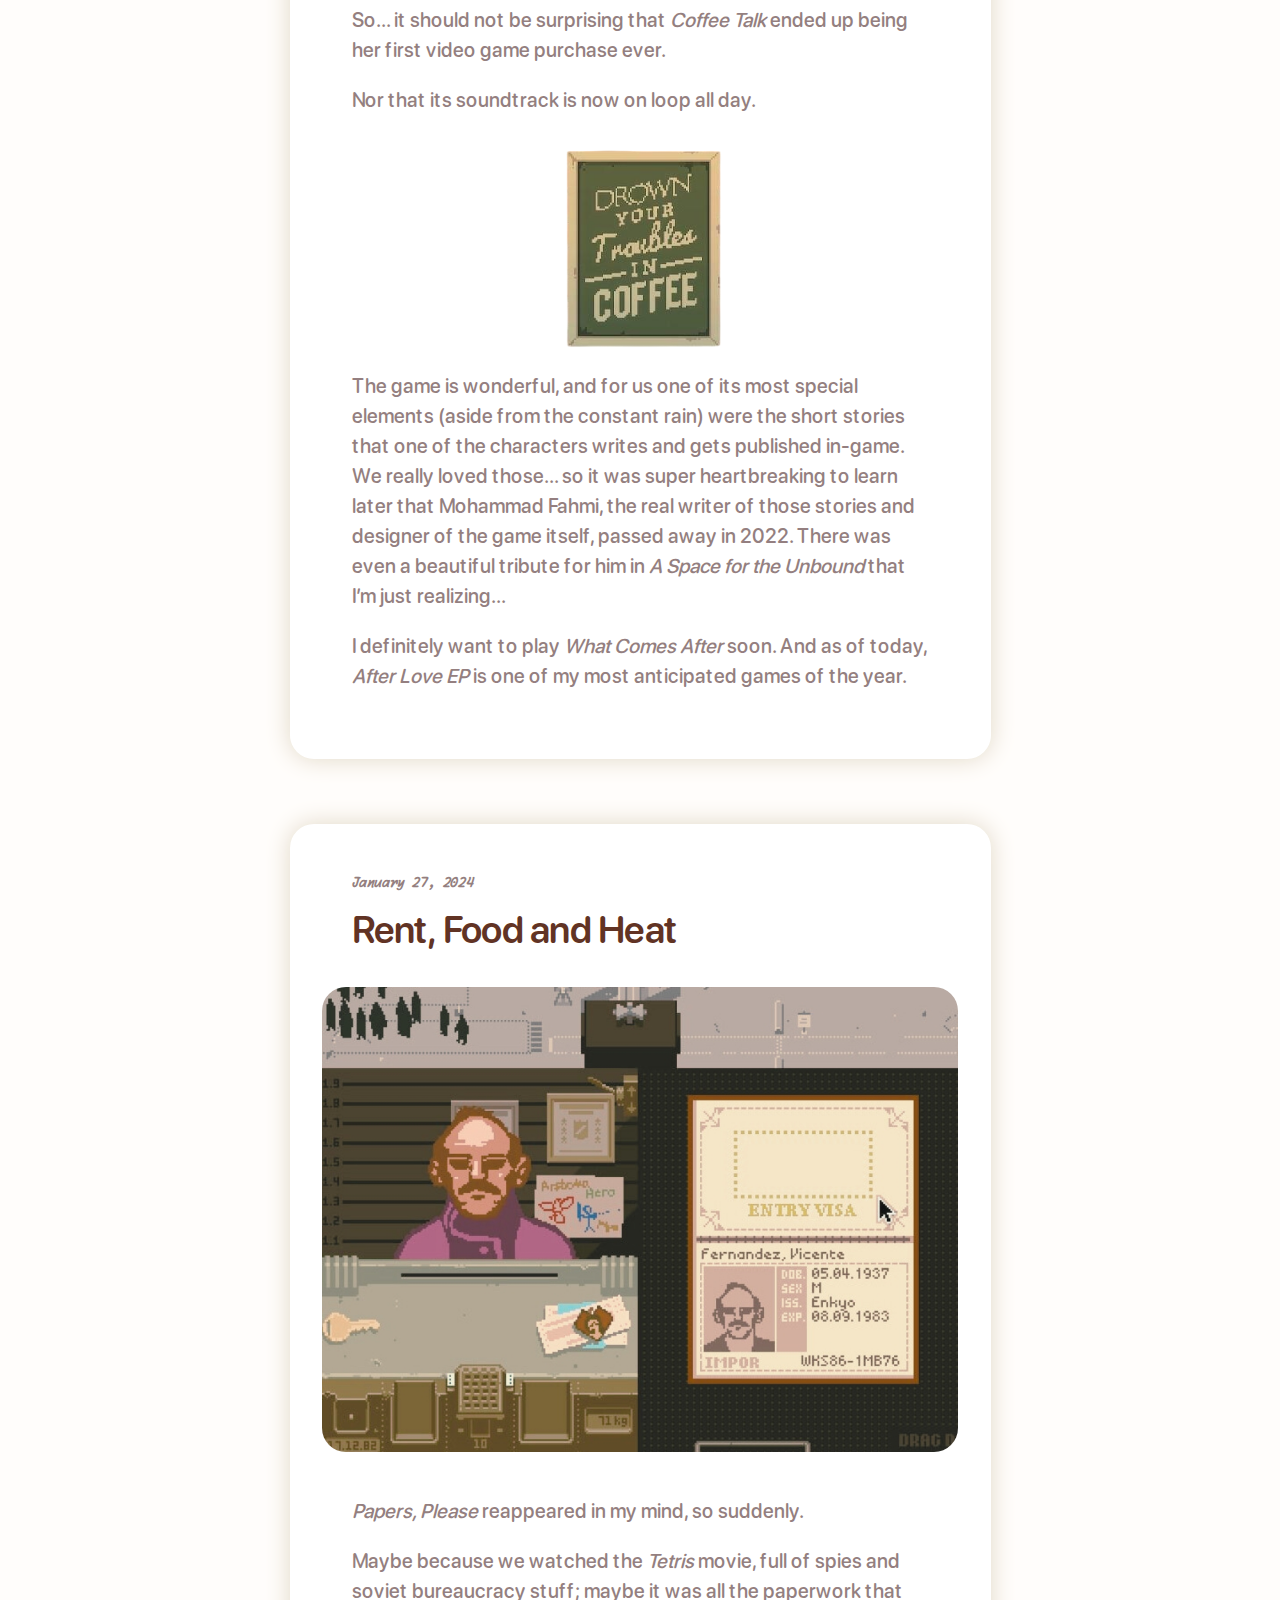
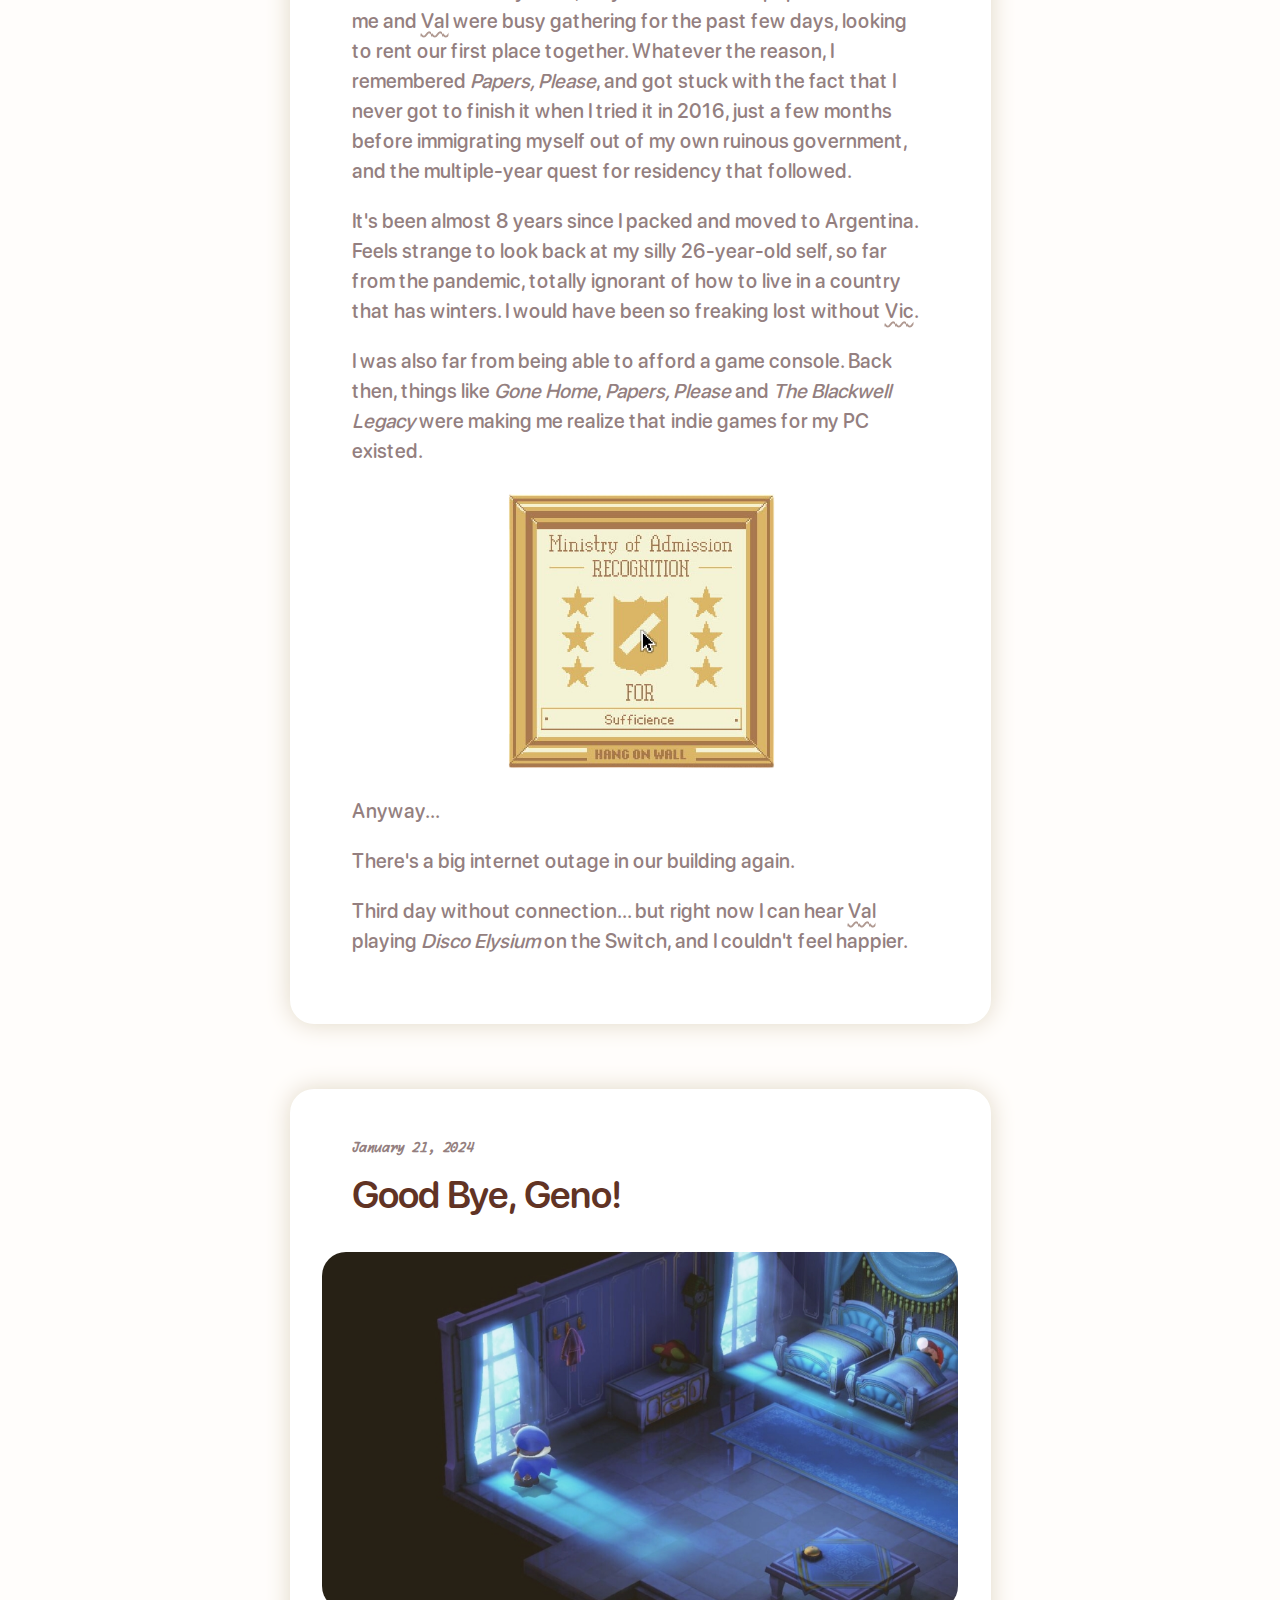
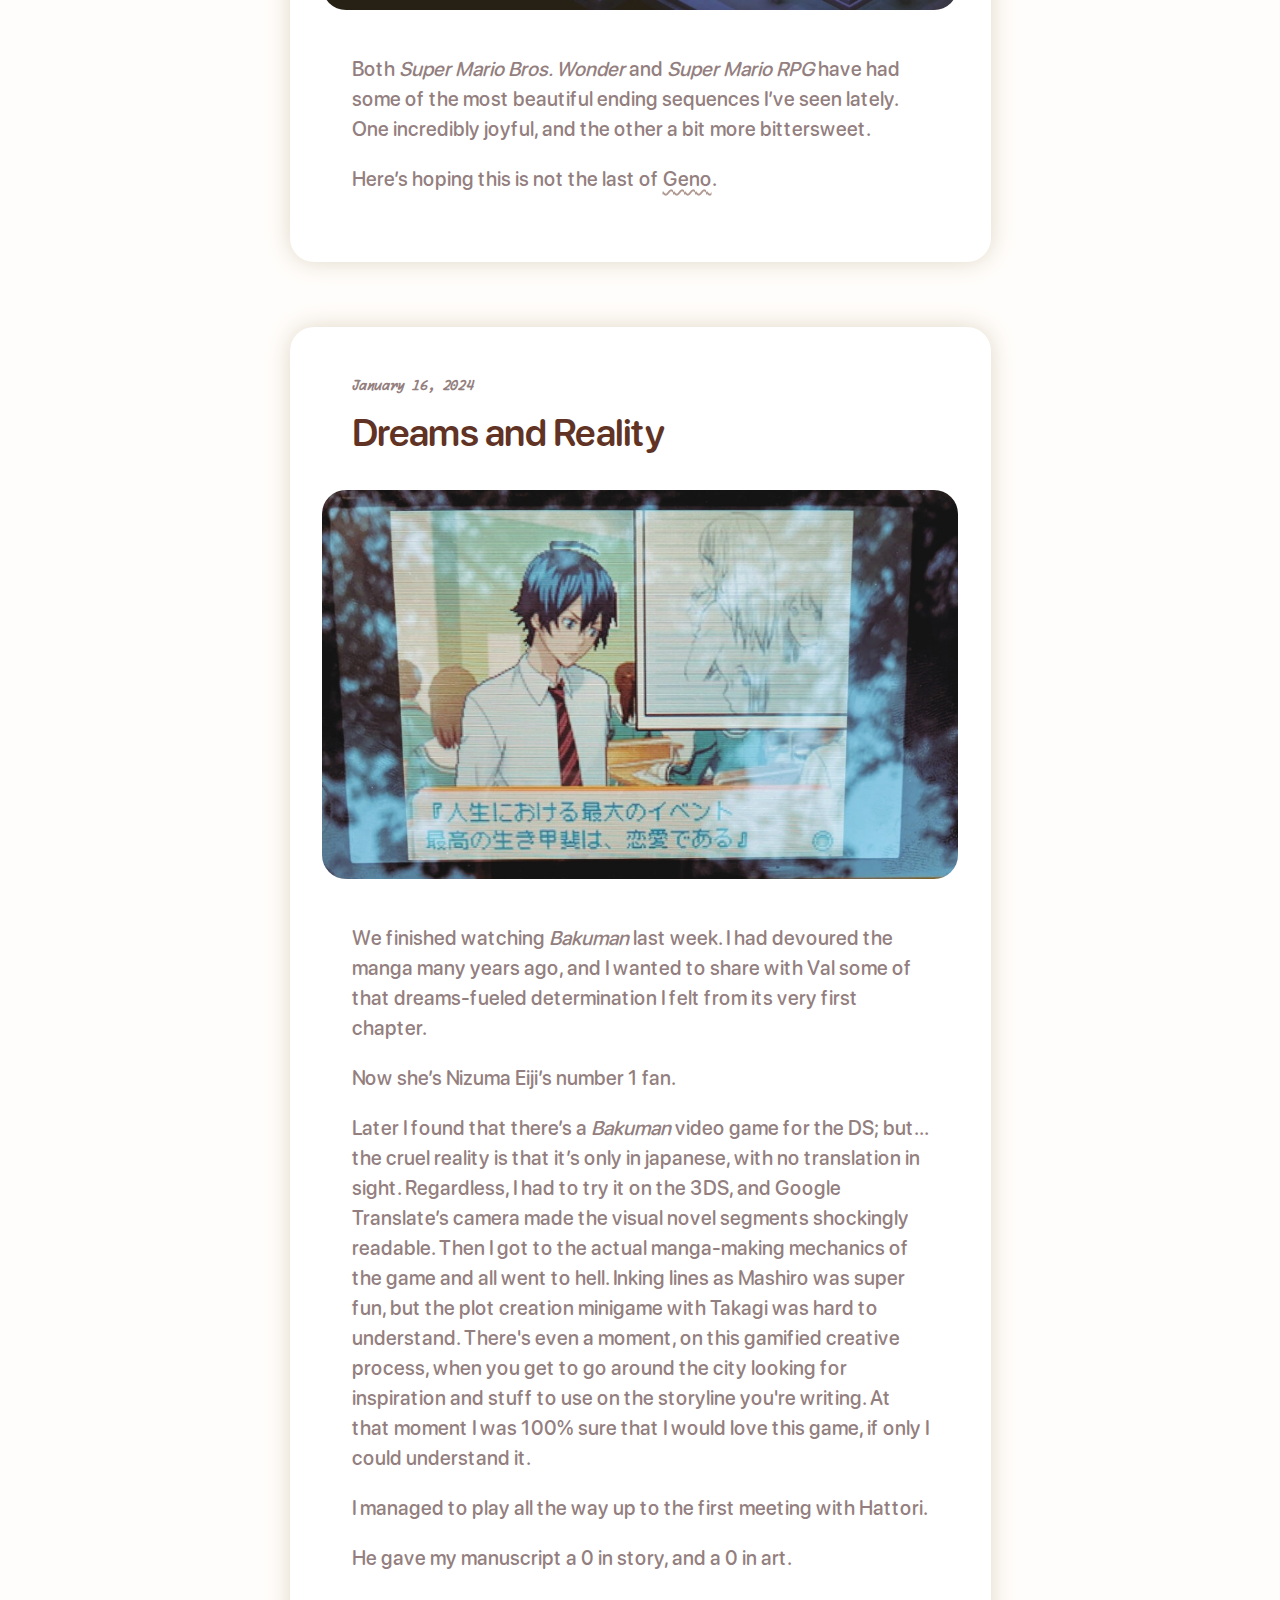
==== commit 25f8bc45: "update" ====
--- a/index.html
+++ b/index.html
@@ -240,7 +240,7 @@
 
         <p>I promised Alpho that this was going to be the year, at last. I also promised him that I was going to start with <em>0</em>, instead of <em>Kiwami</em>.</p>
 
-        <p>Well, here I am! Far from Iwatodai and Tatsumi Port Island, in a chaotic 80's atmosphere full of blurry yellow lights that are clearly signaling that we're off to a great start.</p>
+        <p>Well, here I am! Far from Iwatodai and Tatsumi Port Island, in a chaotic 80's atmosphere full of blurry yellow lights that are clearly signaling we're off to a great start.</p>
       </article>
 
       <article class="journal-entry" id="out-of-tartarus">
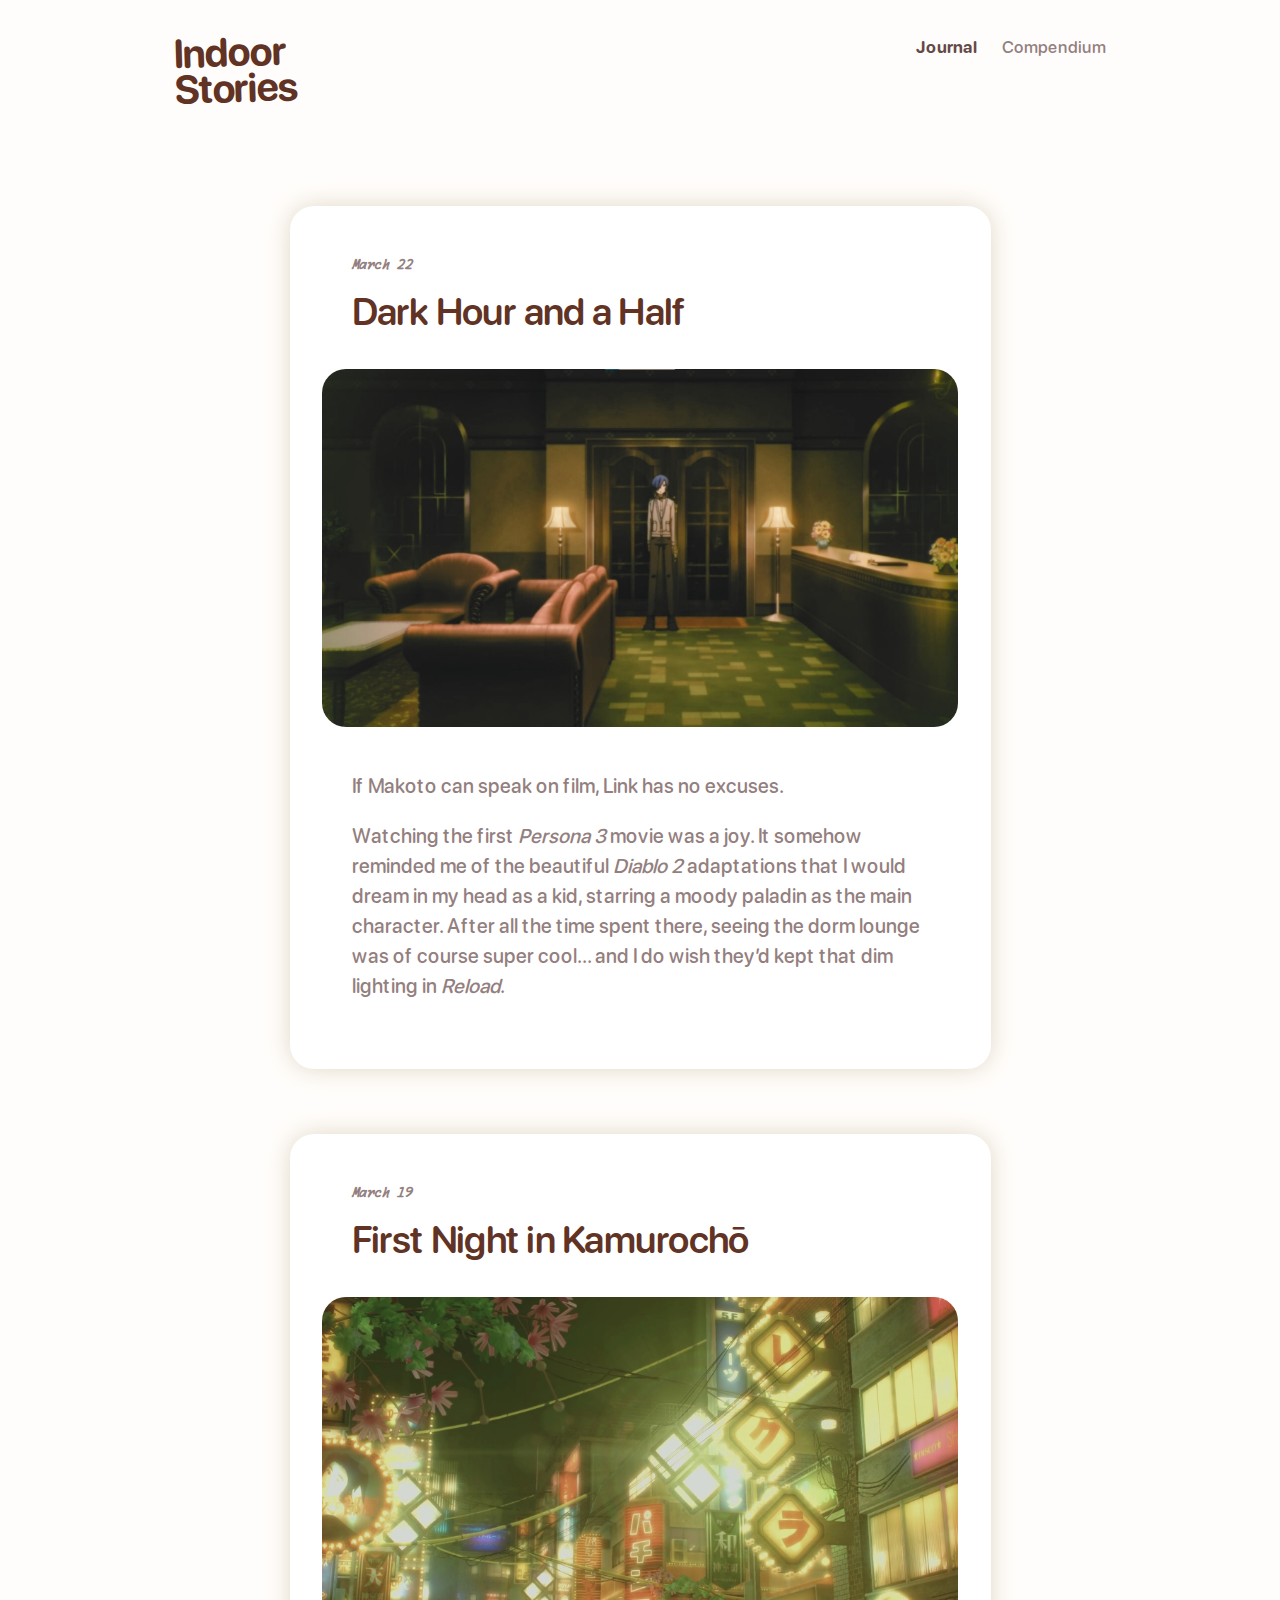
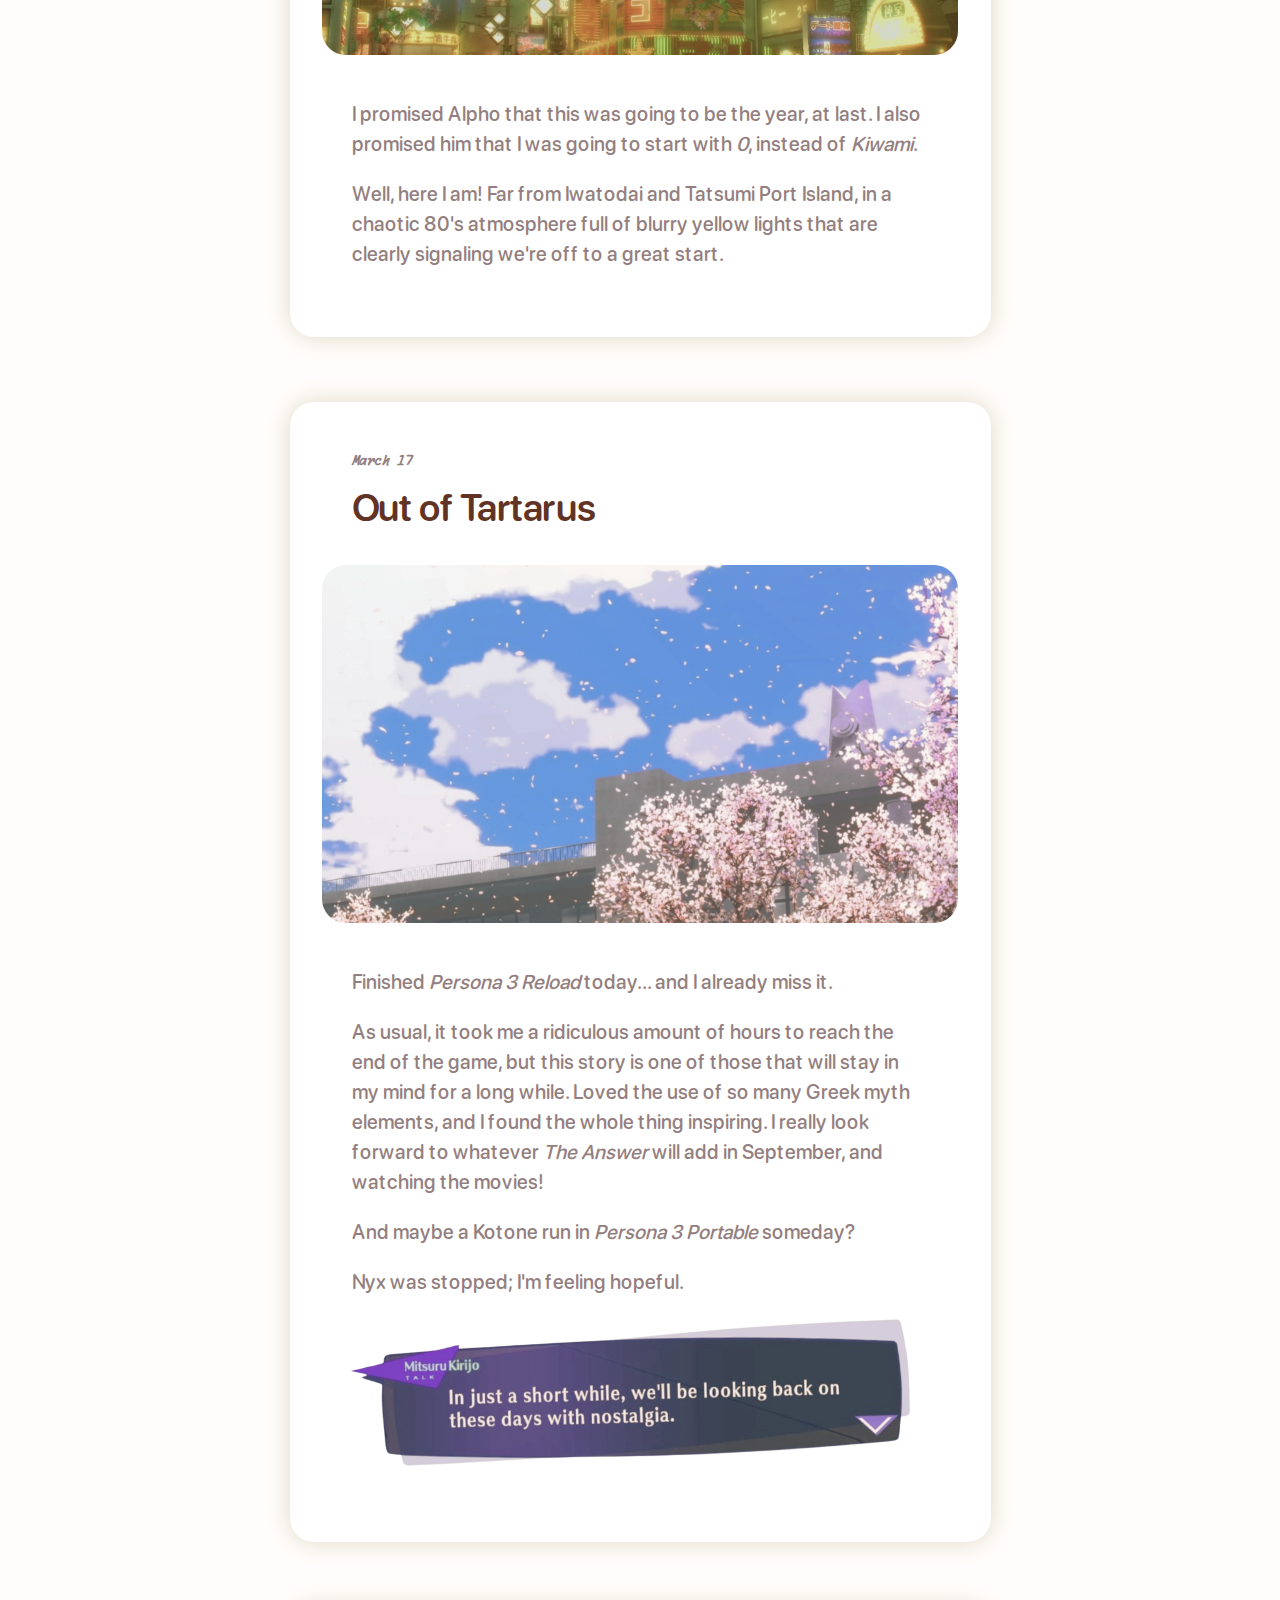
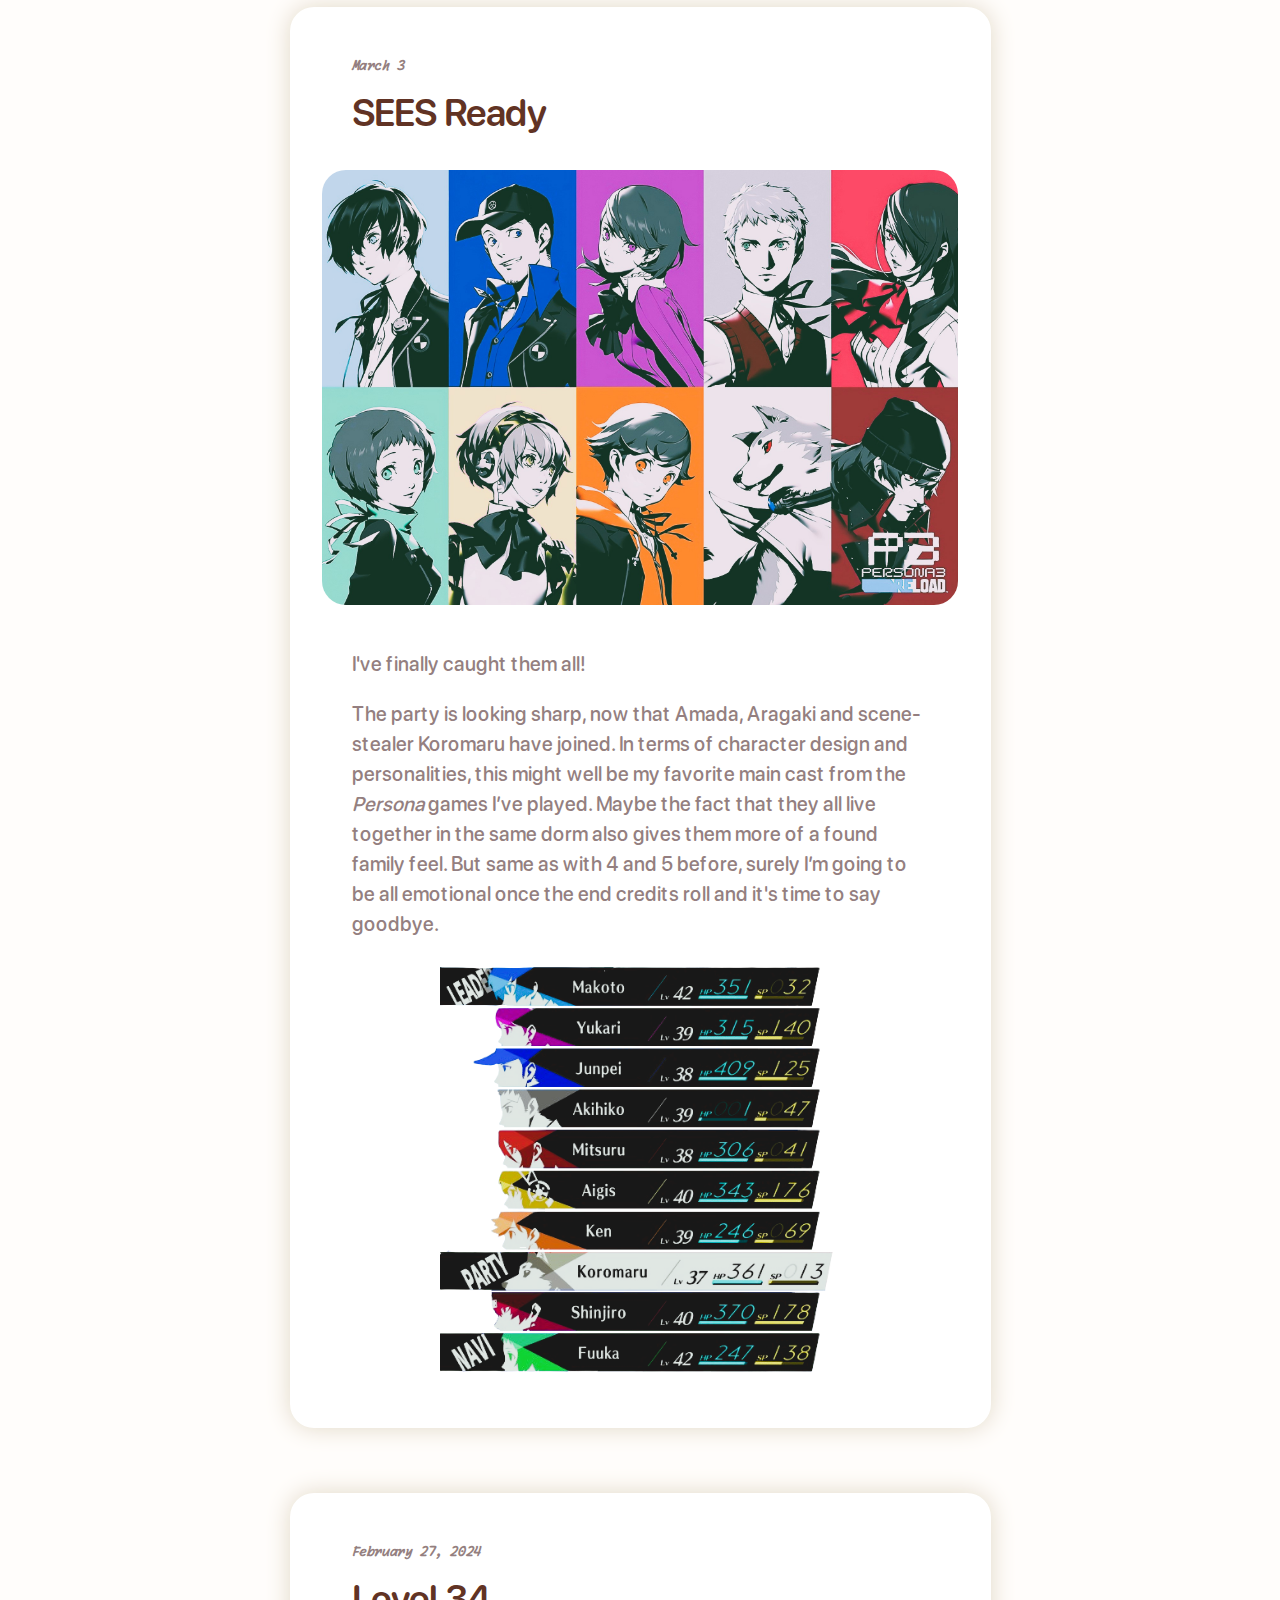
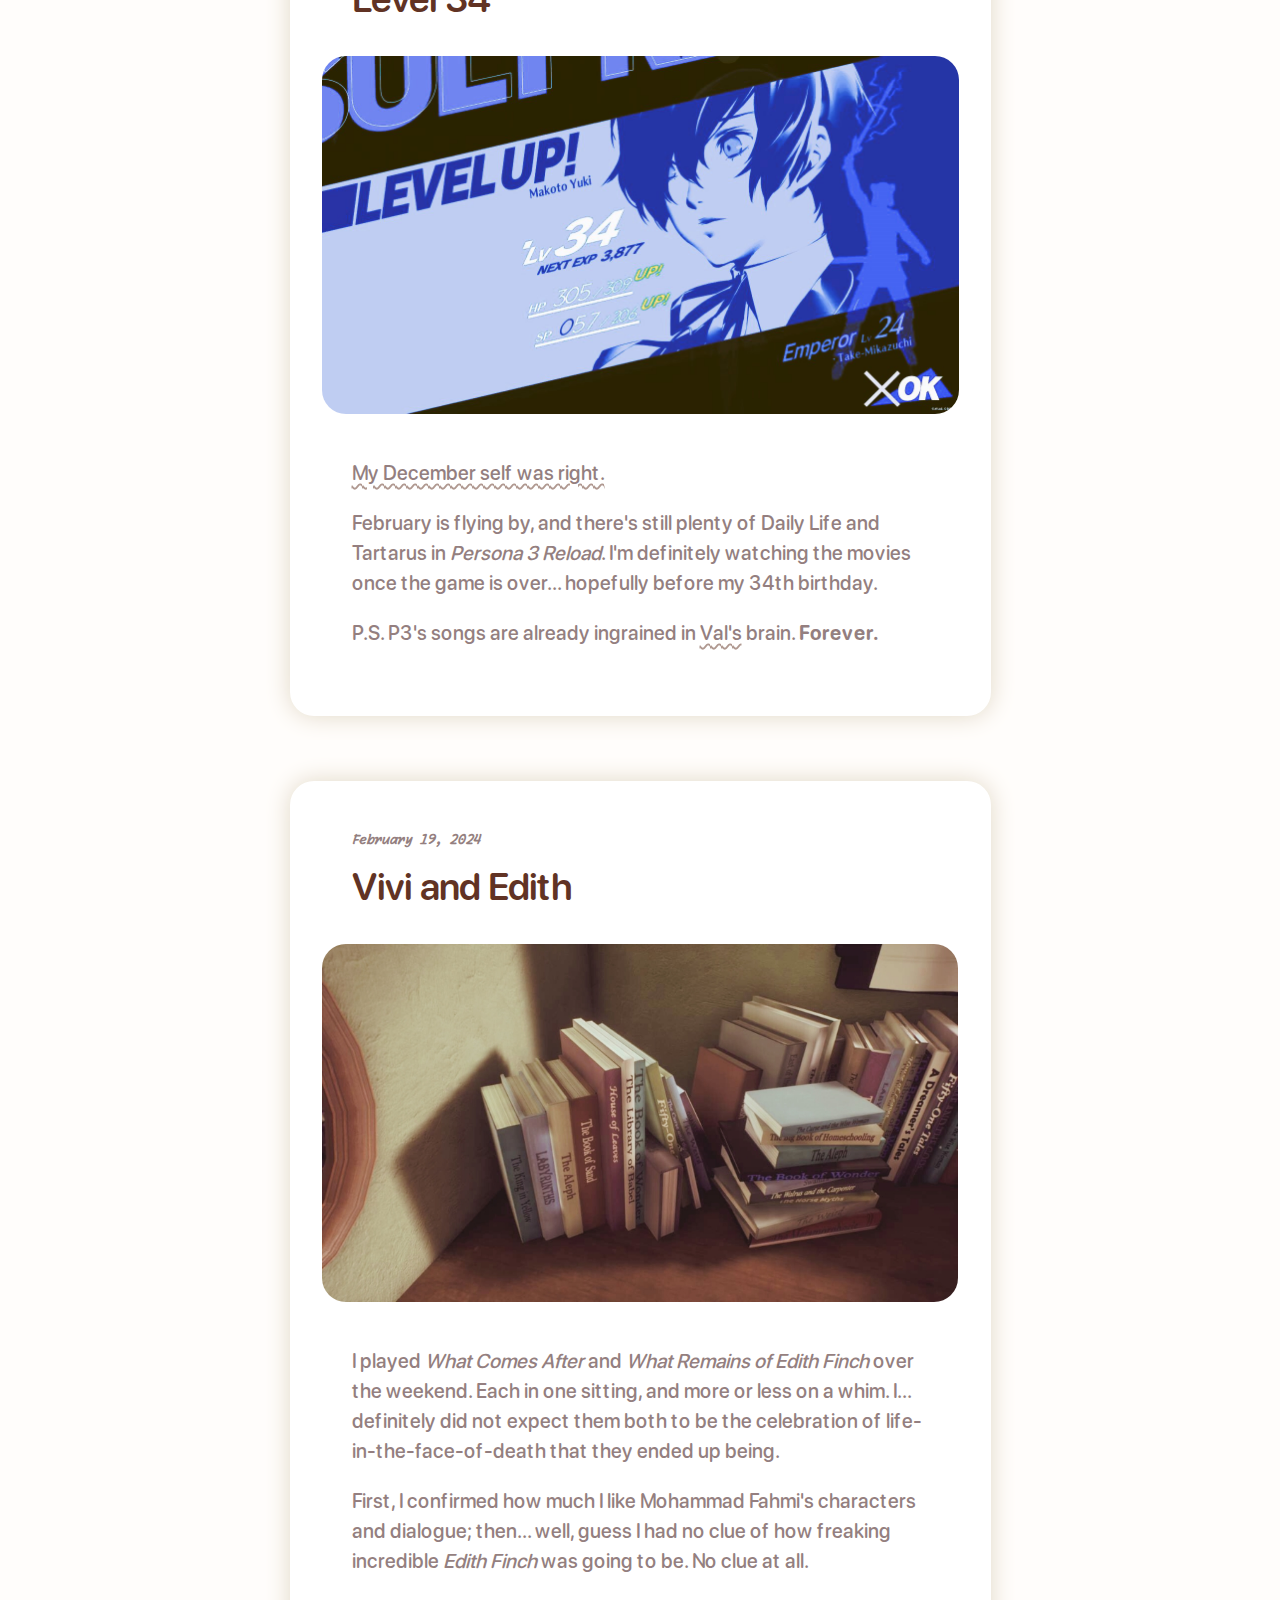
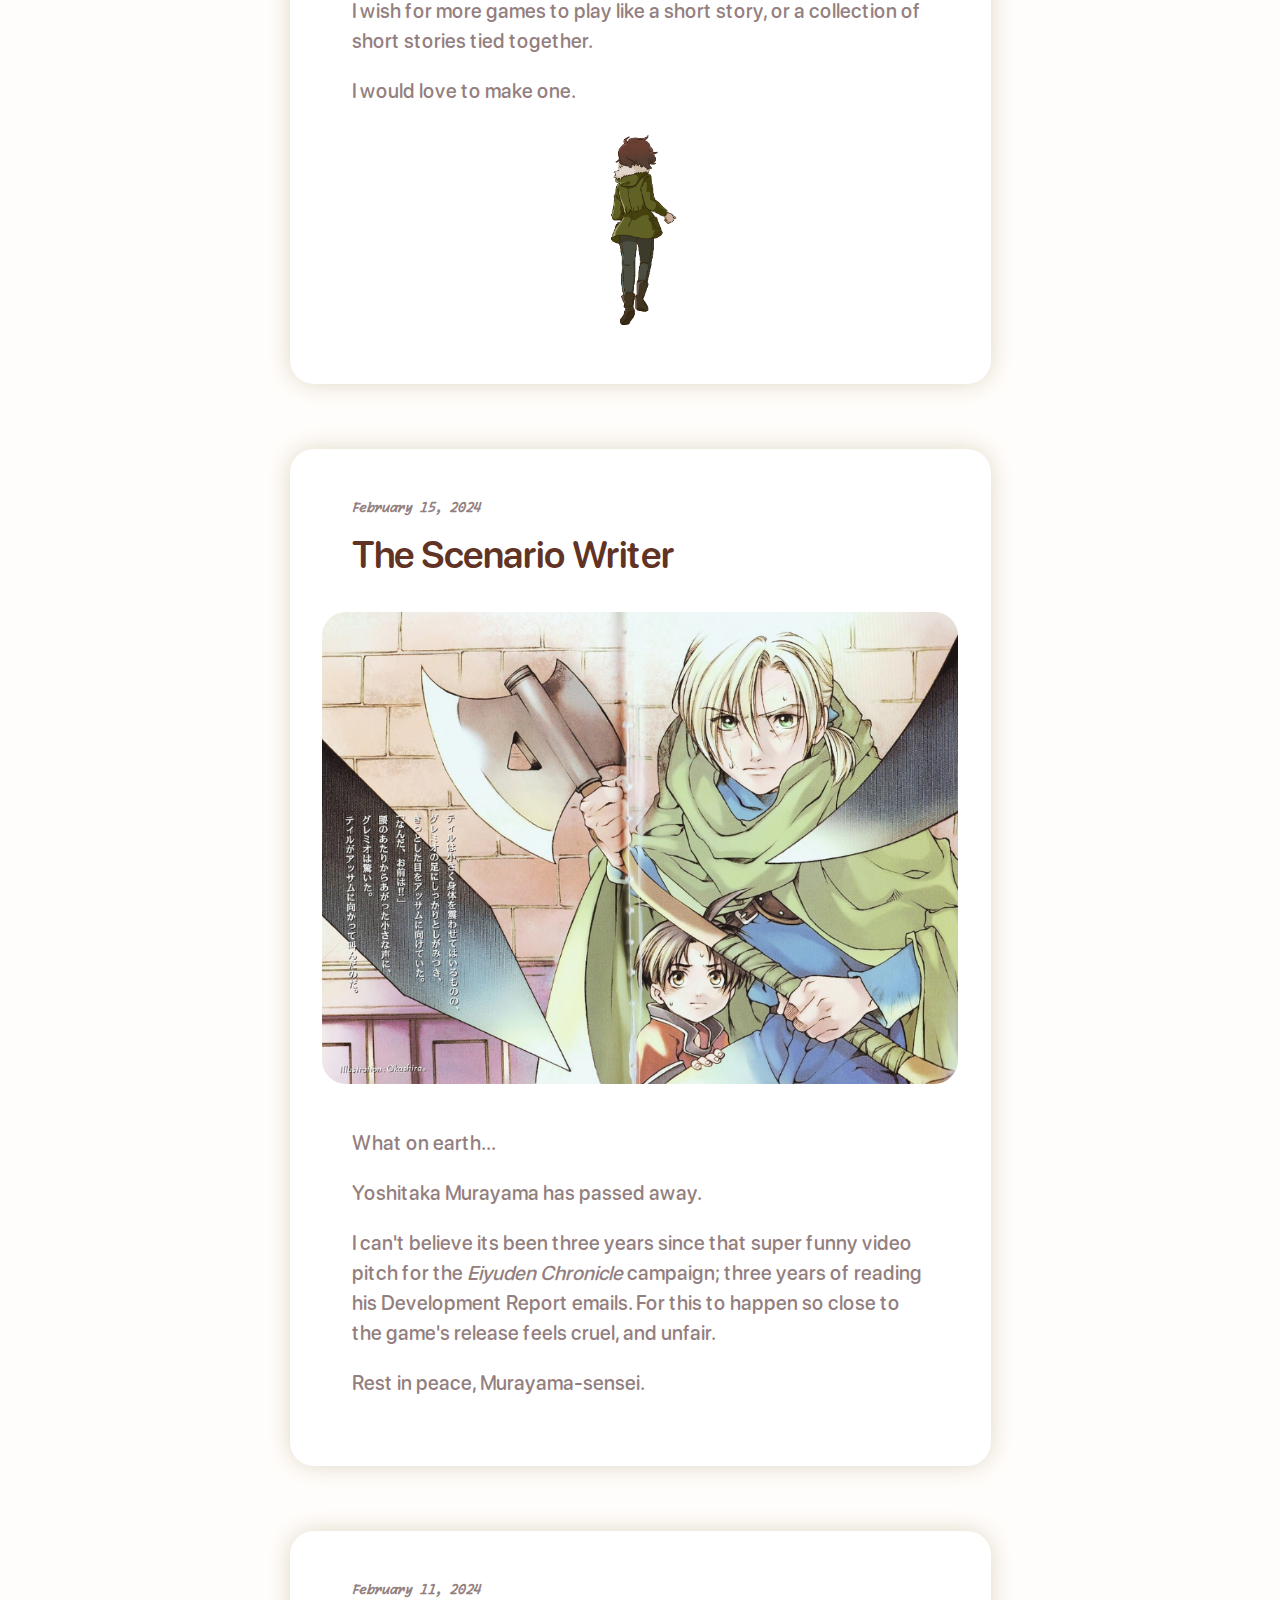
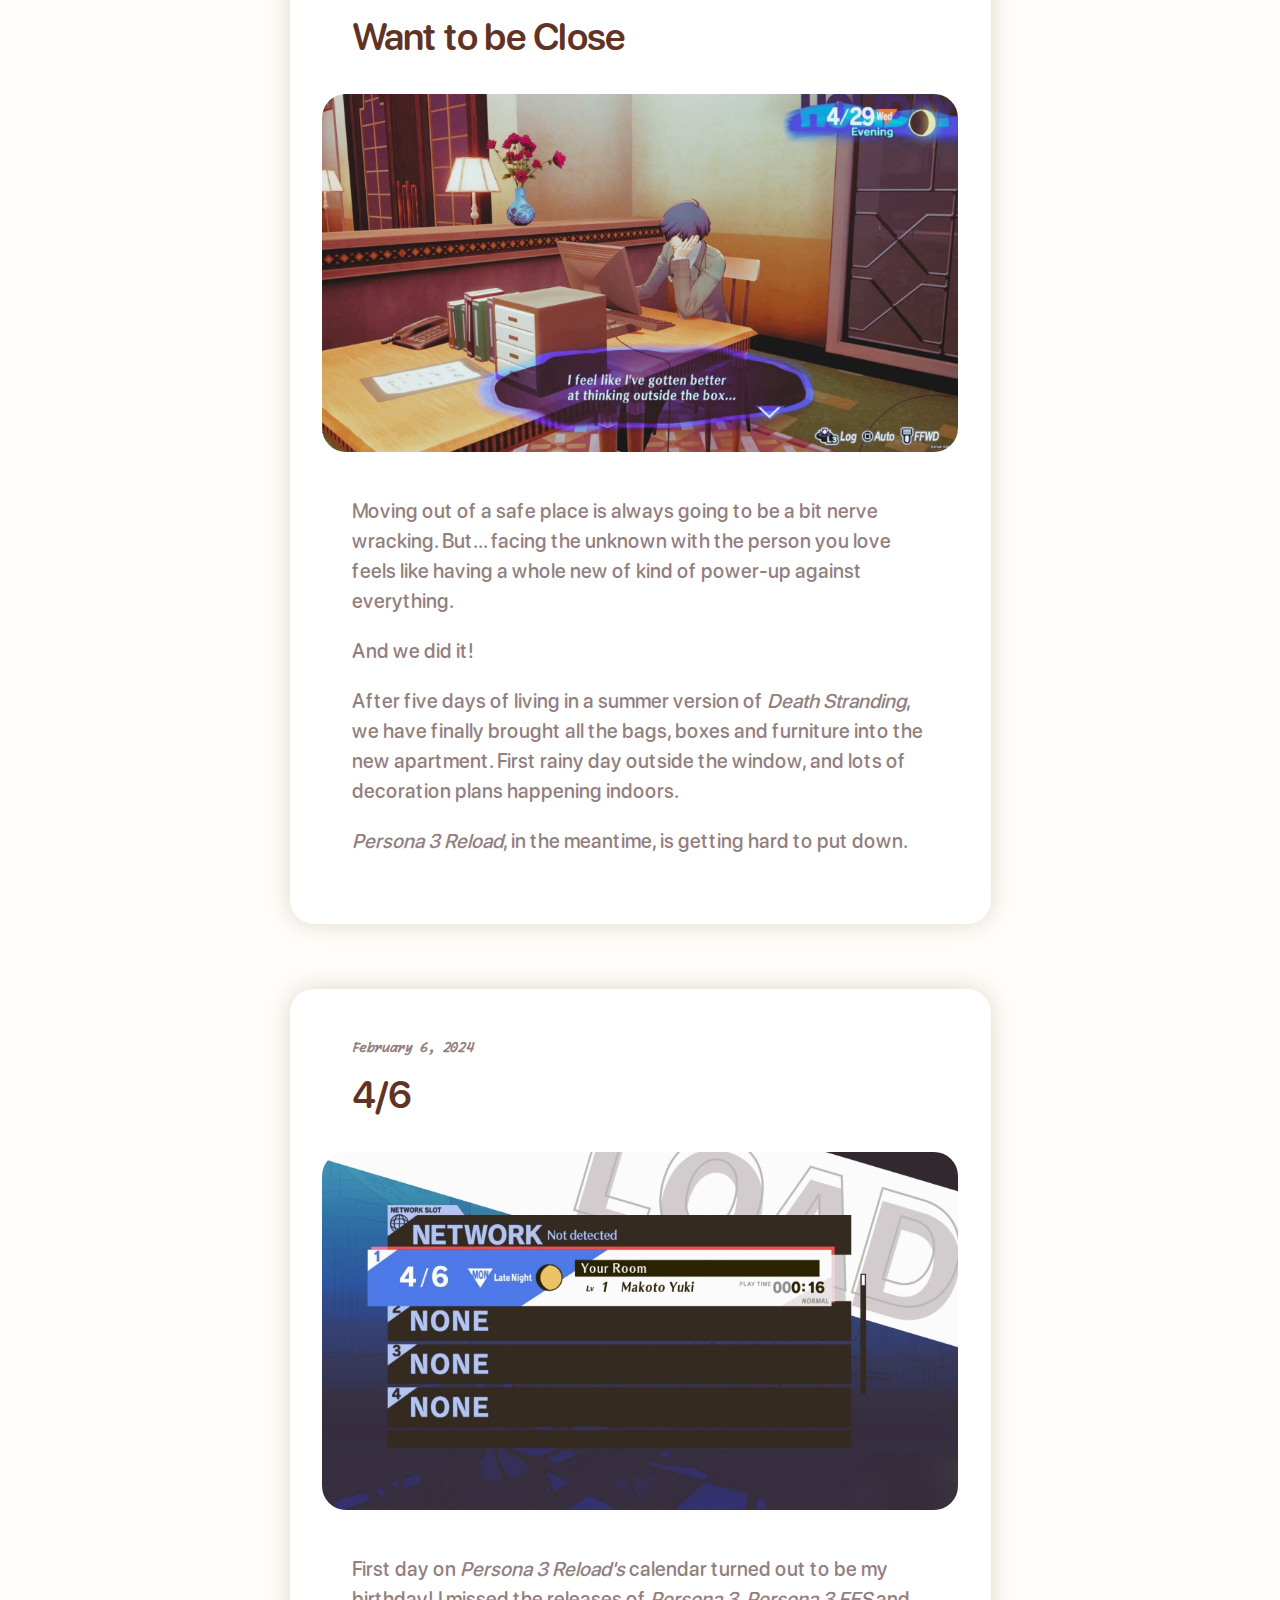
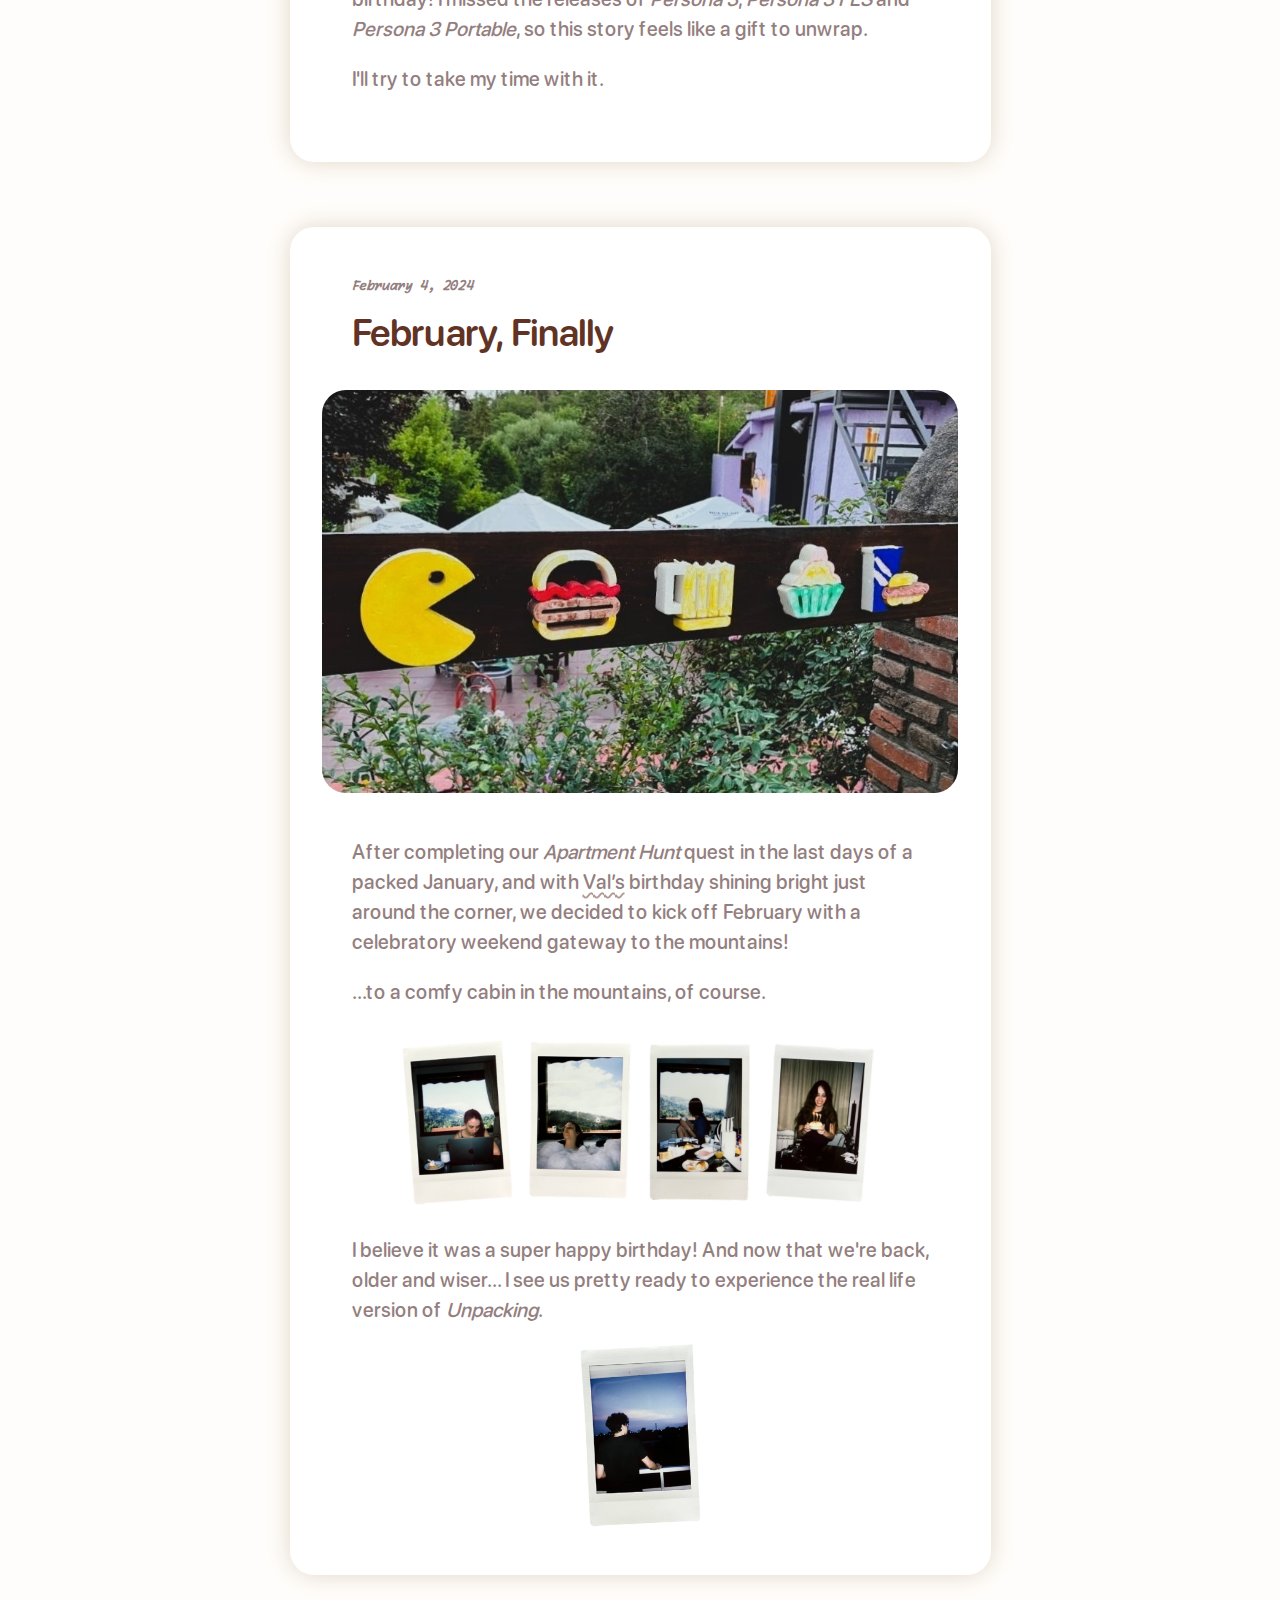
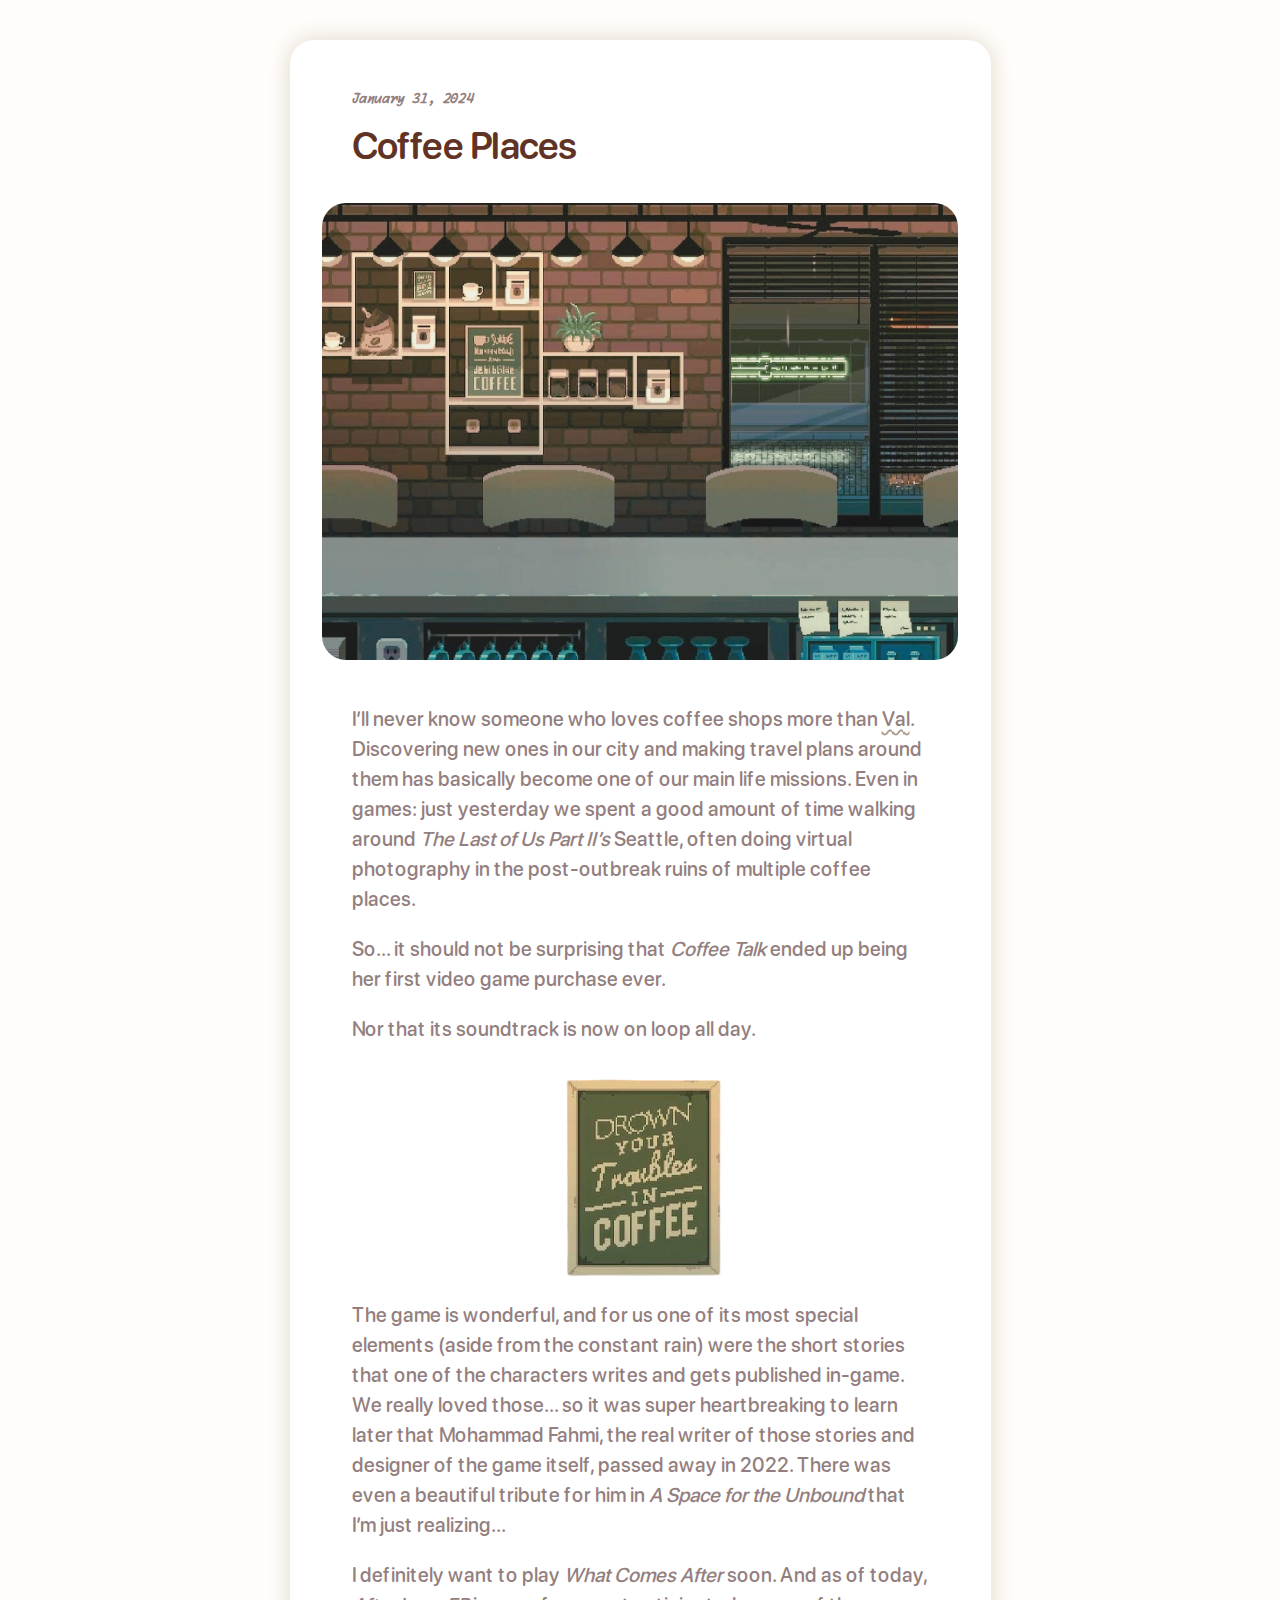
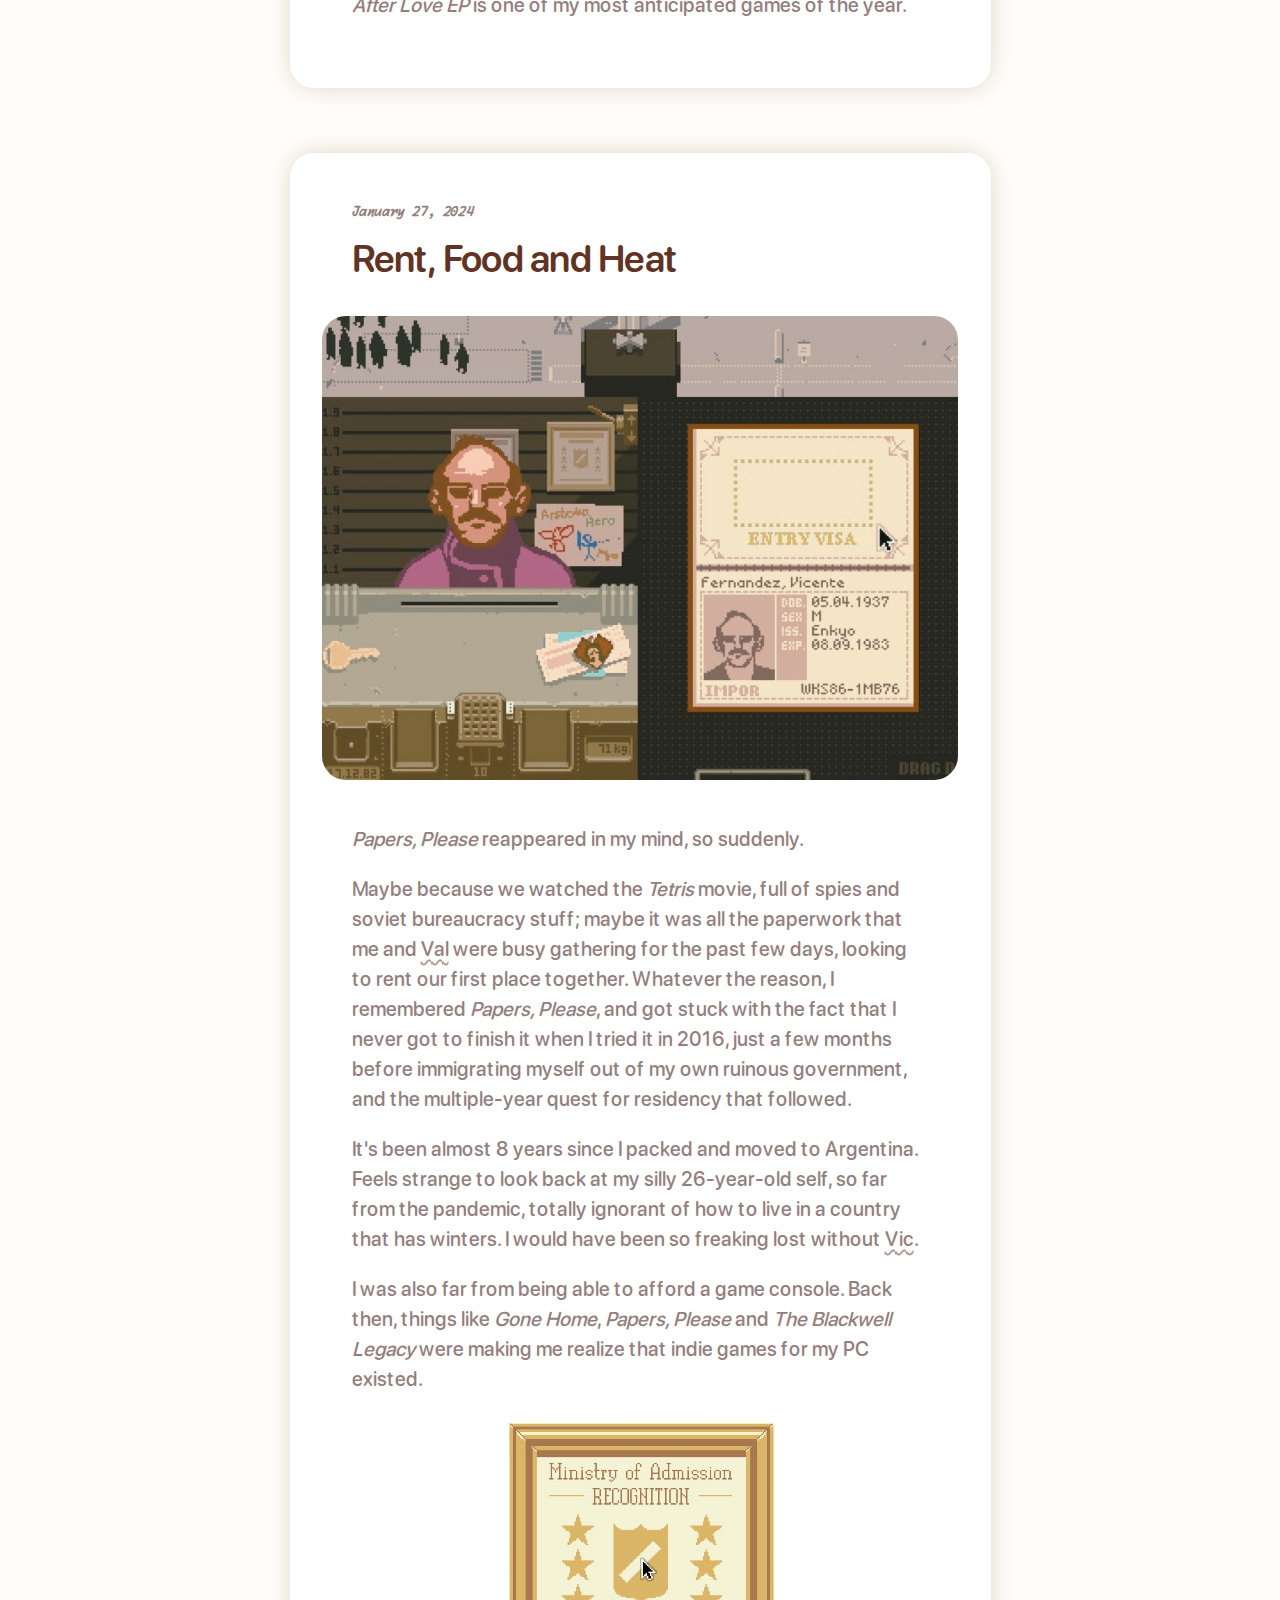
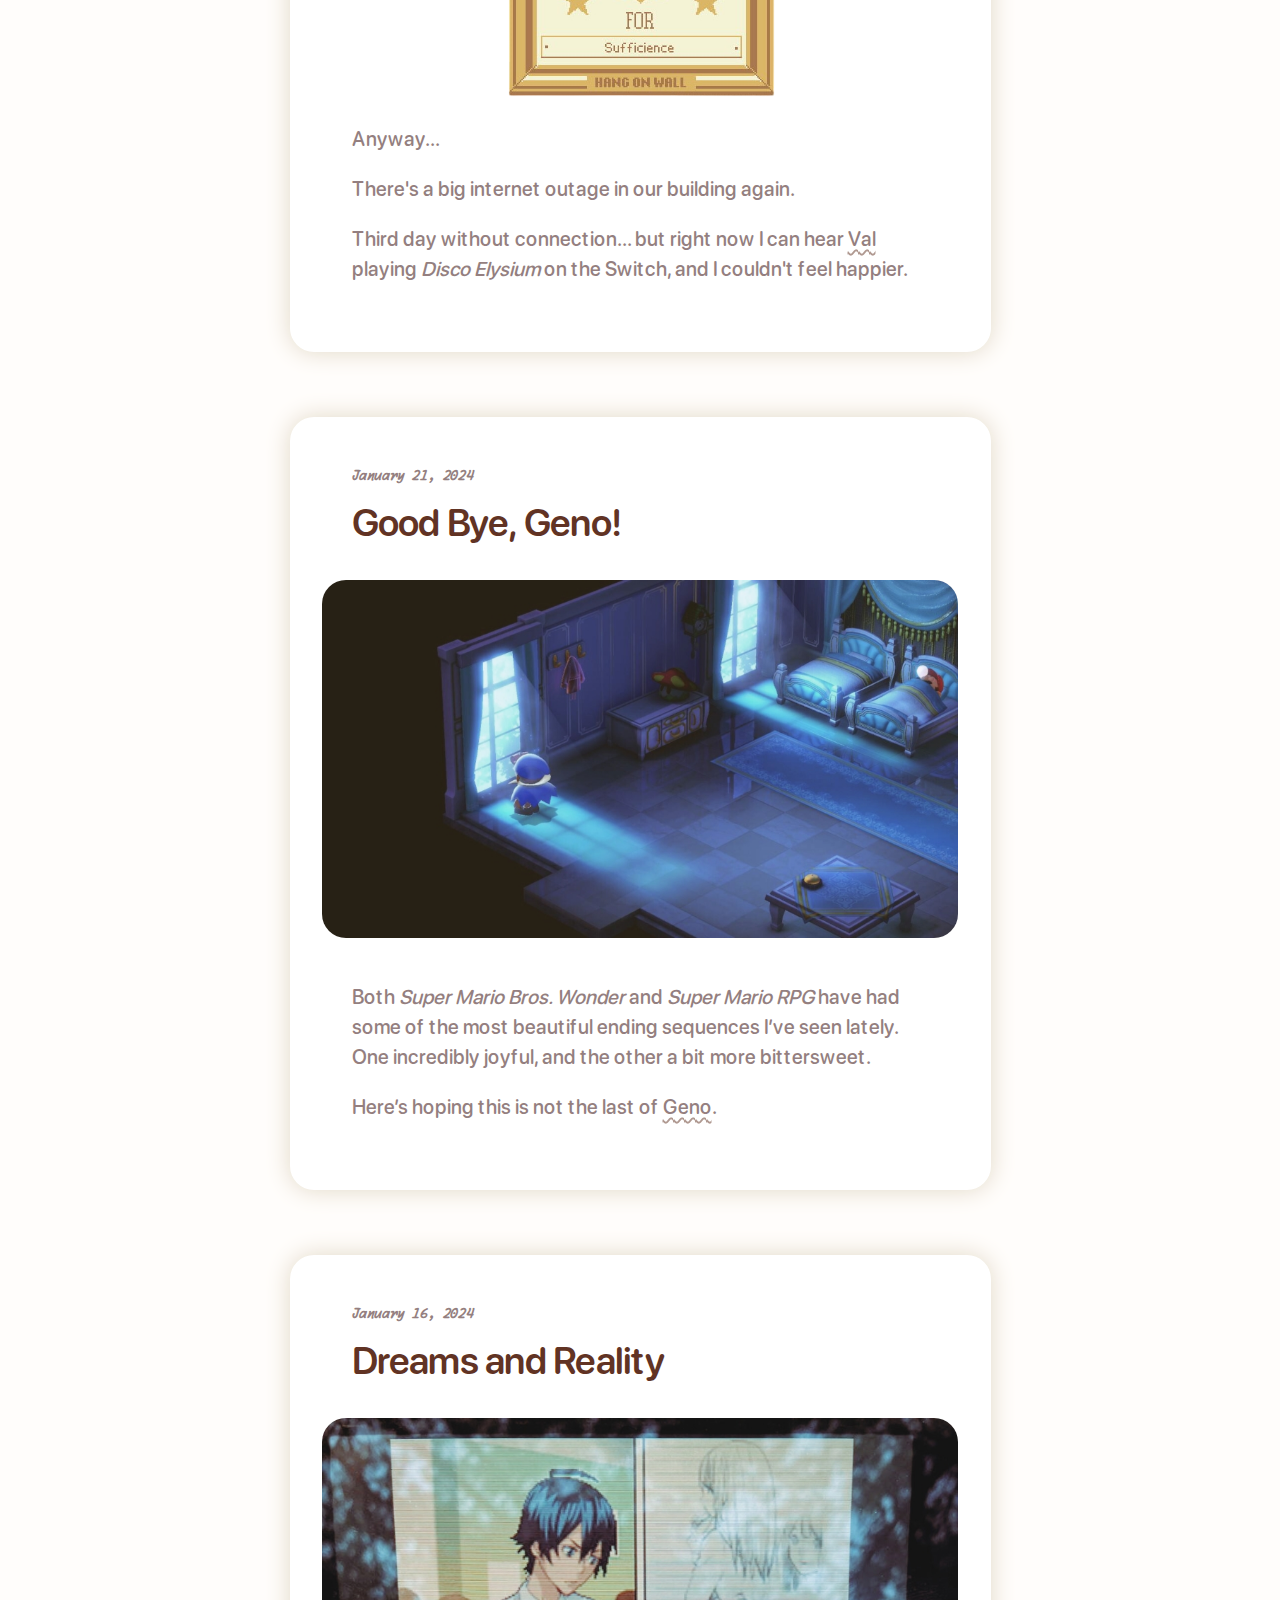
==== commit 8aa1caa4: "add entry" ====
--- a/index.html
+++ b/index.html
@@ -226,6 +226,23 @@
     </div>
 
     <main class="journal">
+      <article class="journal-entry" id="dark-hour-and-a-half">
+        <time class="journal-entry-date">March 22</time>
+        <h2 class="journal-entry-title">
+            <a href="#dark-hour-and-a-half">
+              Dark Hour and a Half
+            </a>
+        </h2>
+
+        <img class="journal-entry-image"
+              src="images/journal/iwatodai-dorm.jpg" 
+              alt="The Iwatodai dorm in Persona 3 the Movie: #1 Spring of Birth">
+
+              <p>If Makoto can speak on film, Link has no excuses.</p>
+
+              <p>Watching the first <em>Persona 3</em> movie was a joy. It somehow reminded me of the beautiful <em>Diablo 2</em> adaptations that I would dream in my head as a kid, starring a moody paladin as the main character. After all the time spent there, seeing the dorm lounge was of course super cool... and I do wish they’d kept that dim lighting in <em>Reload</em>.</p>
+      </article>
+
       <article class="journal-entry" id="first-night-in-kamurocho">
         <time class="journal-entry-date">March 19</time>
         <h2 class="journal-entry-title">
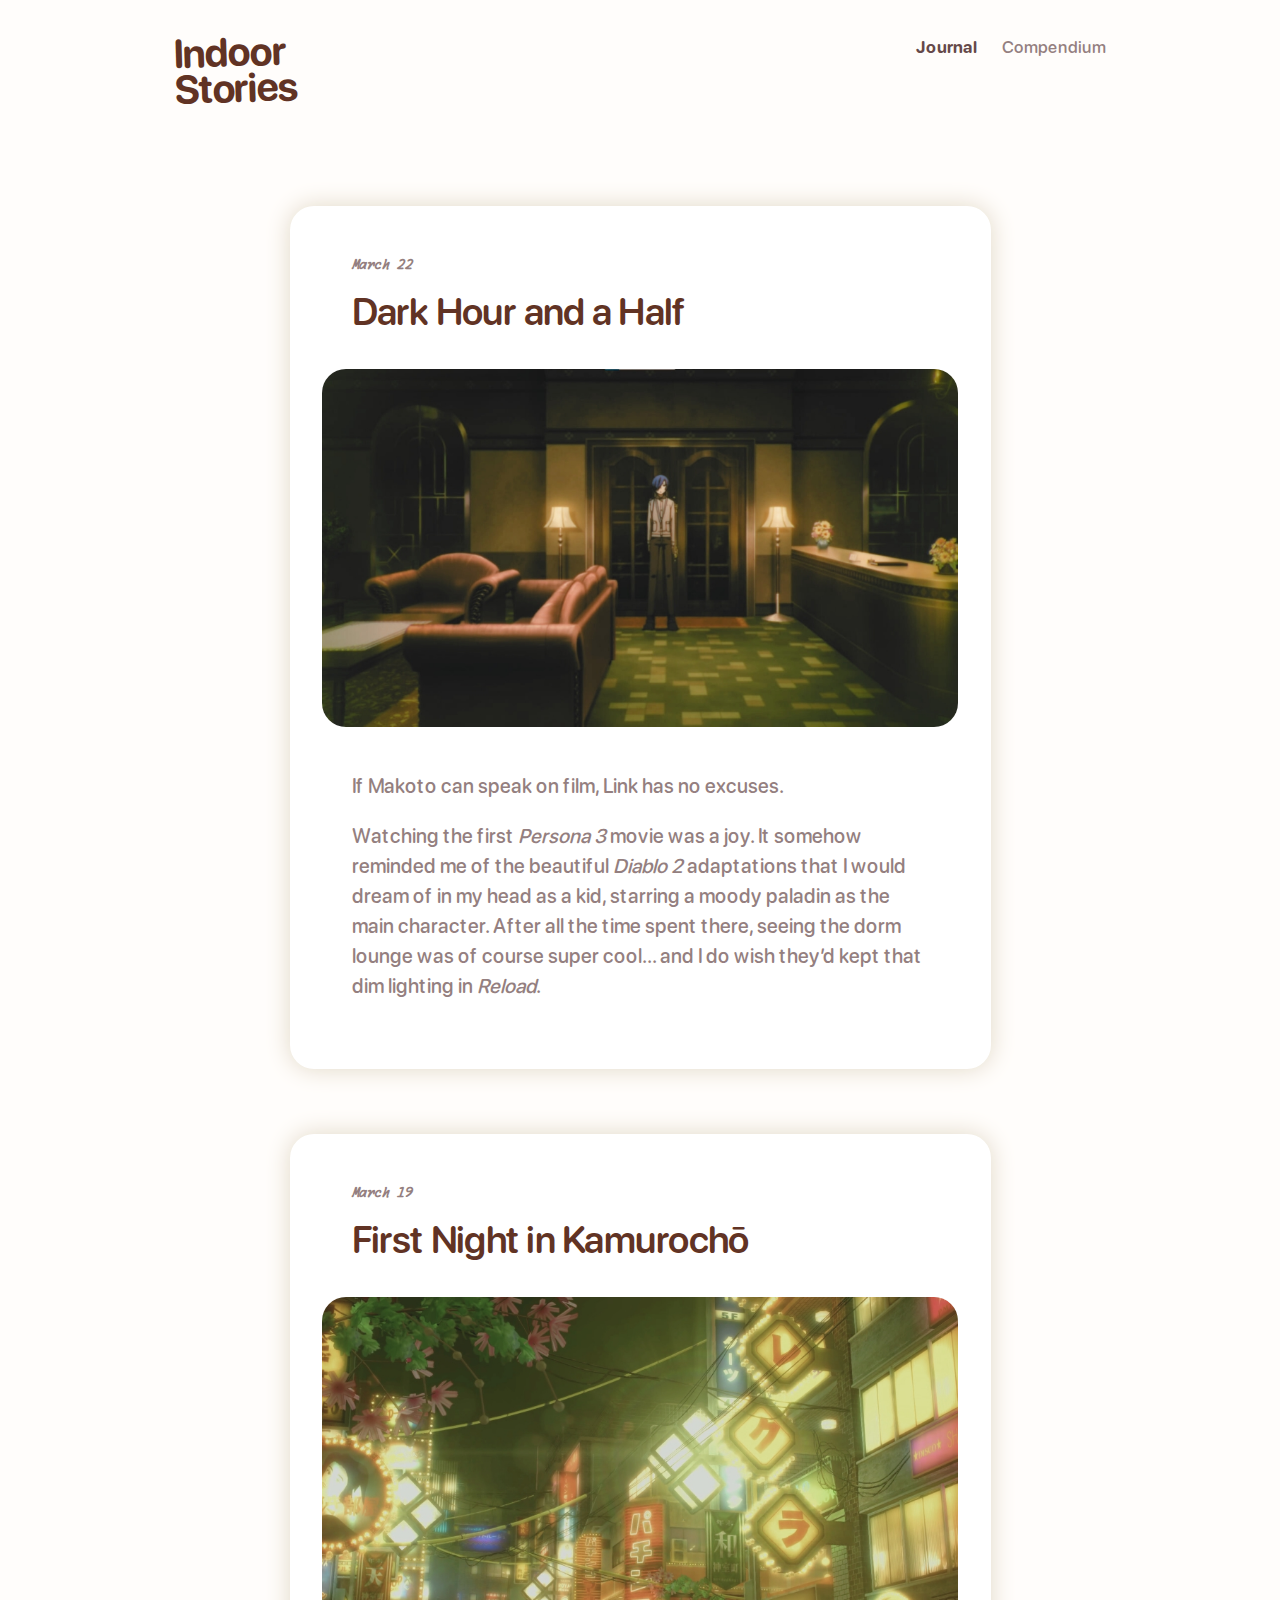
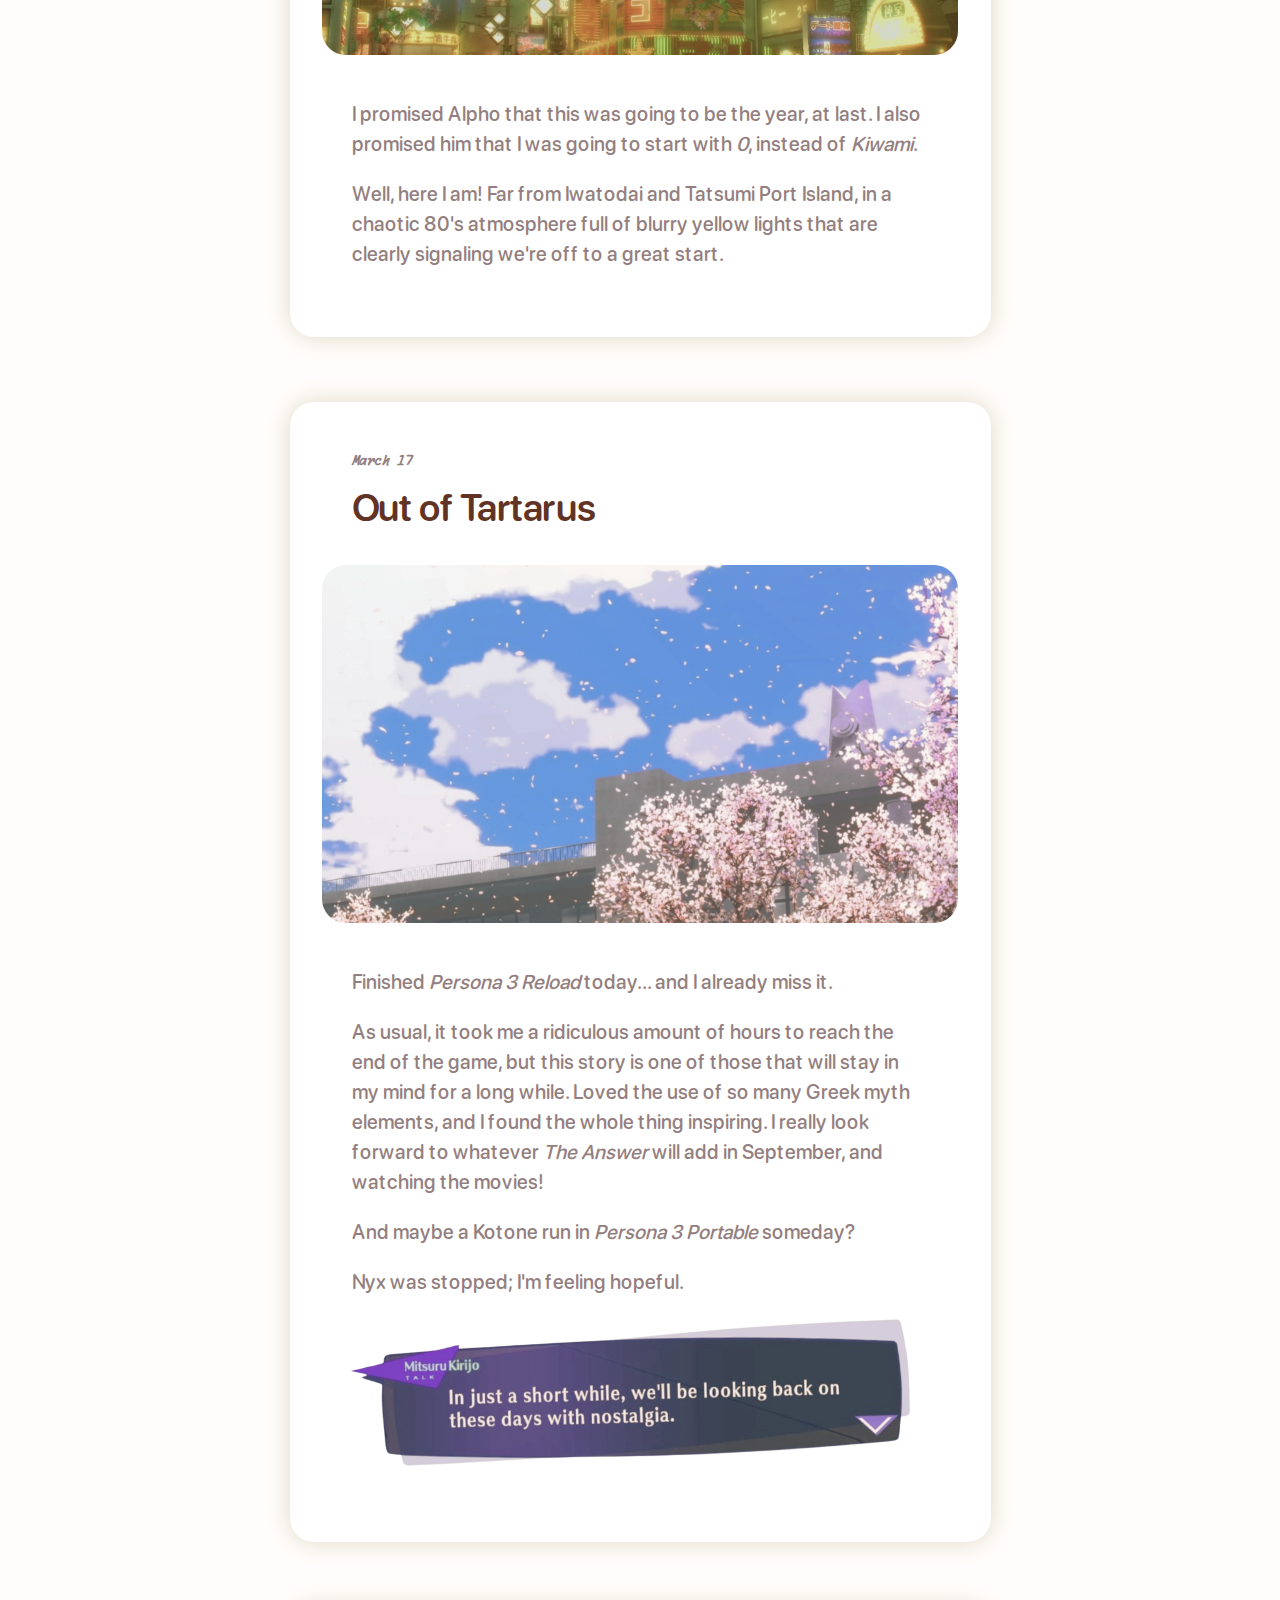
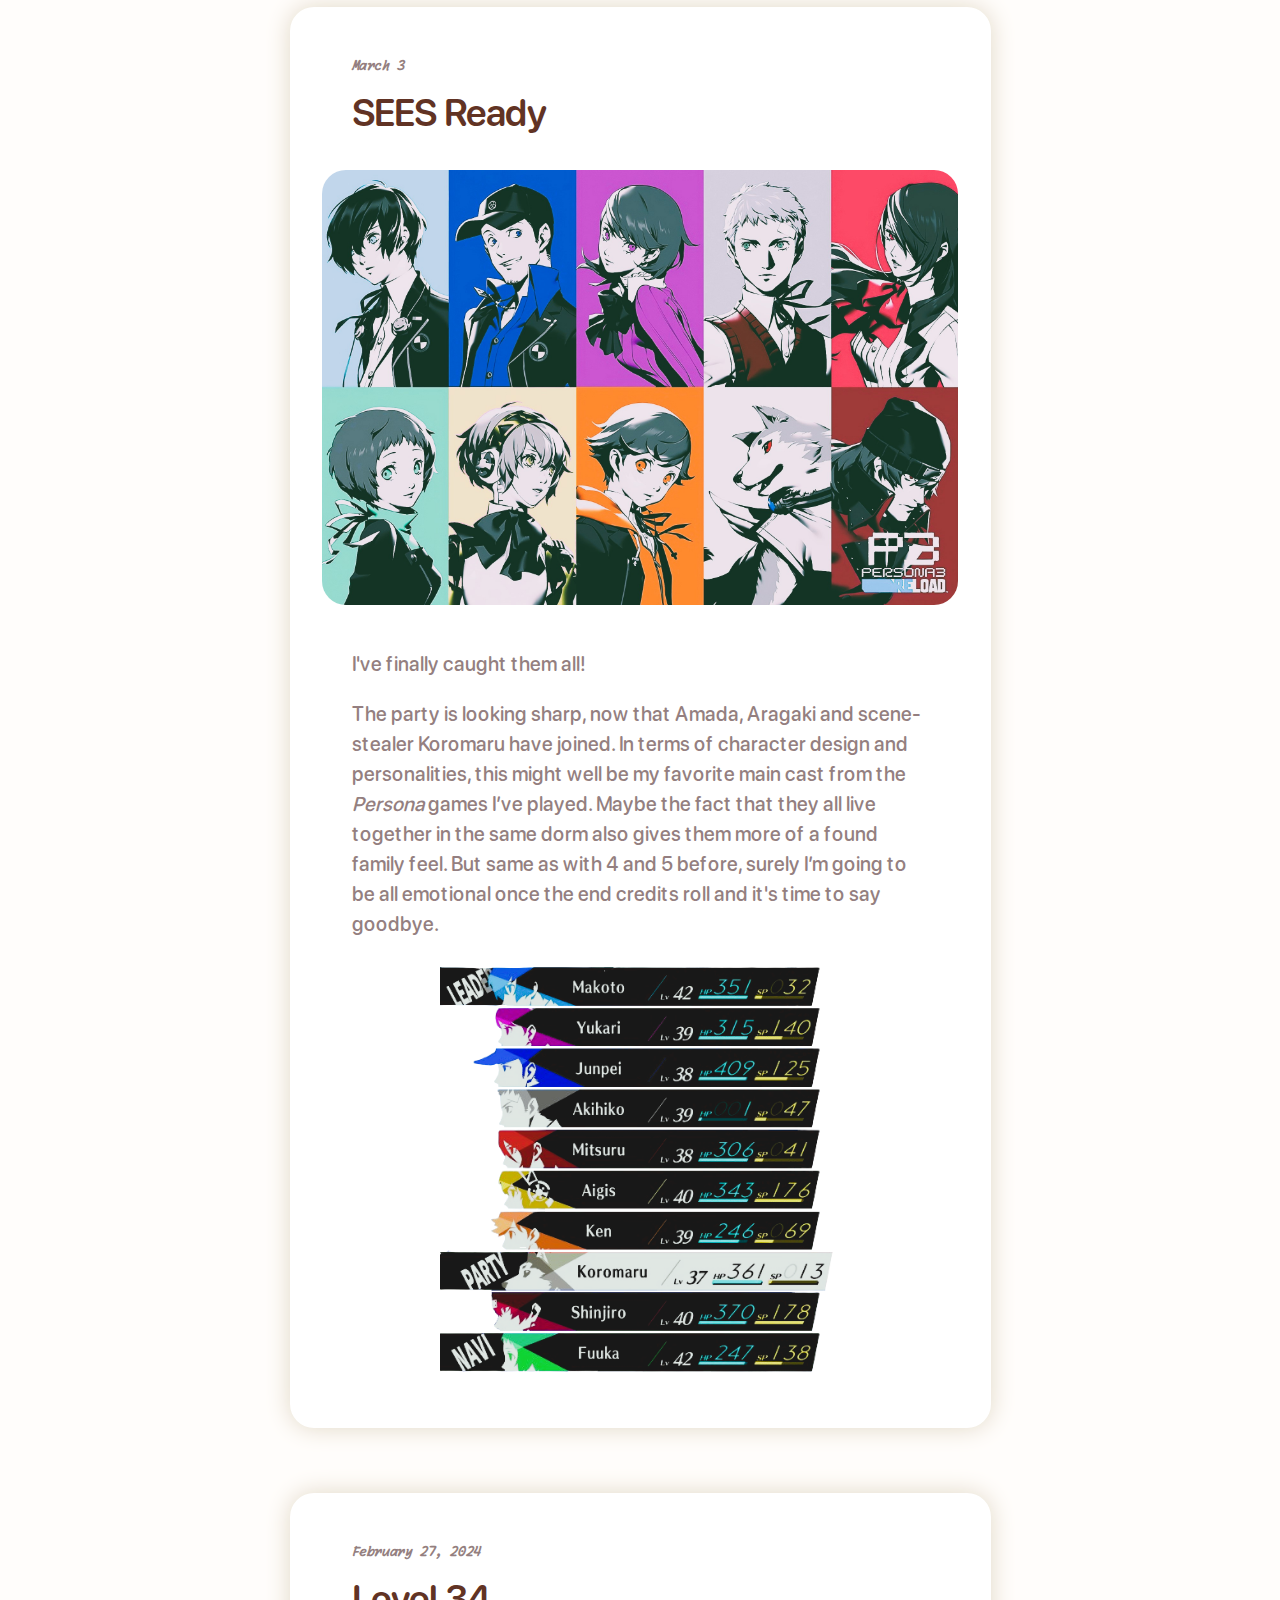
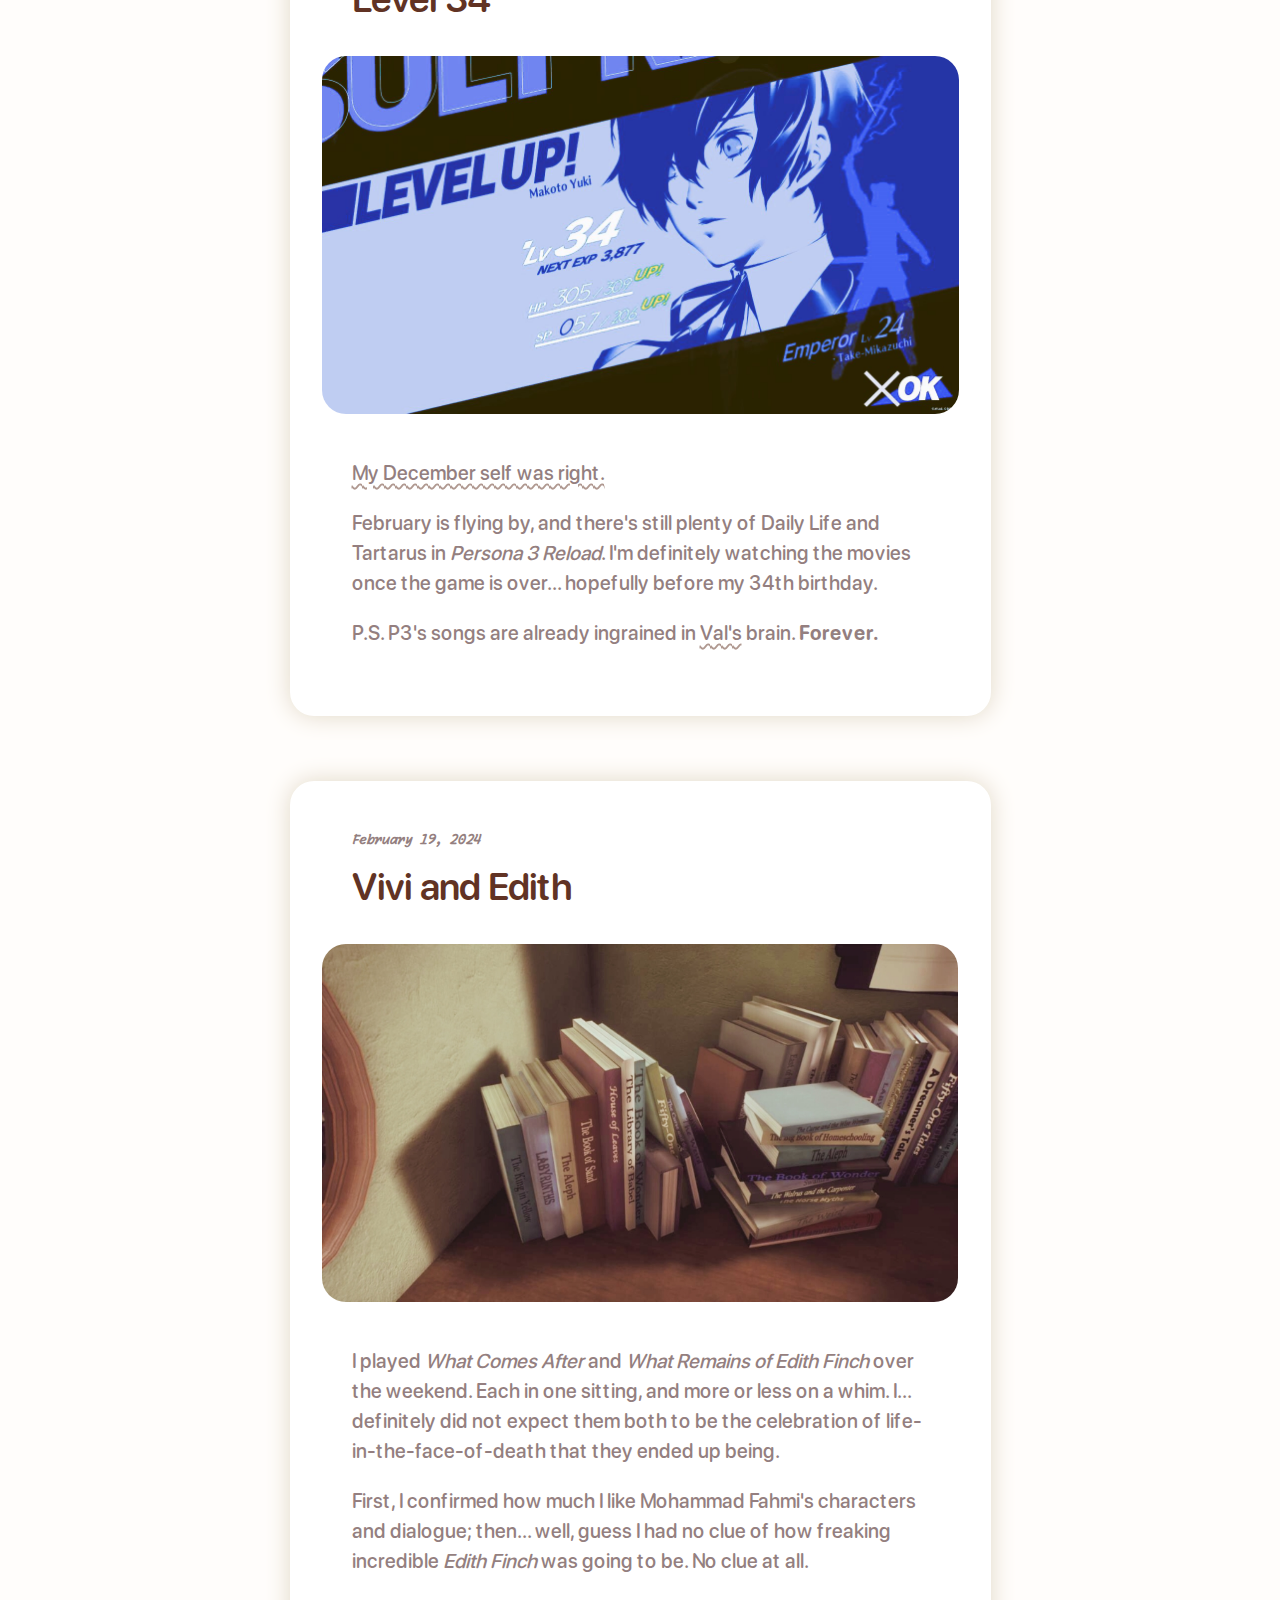
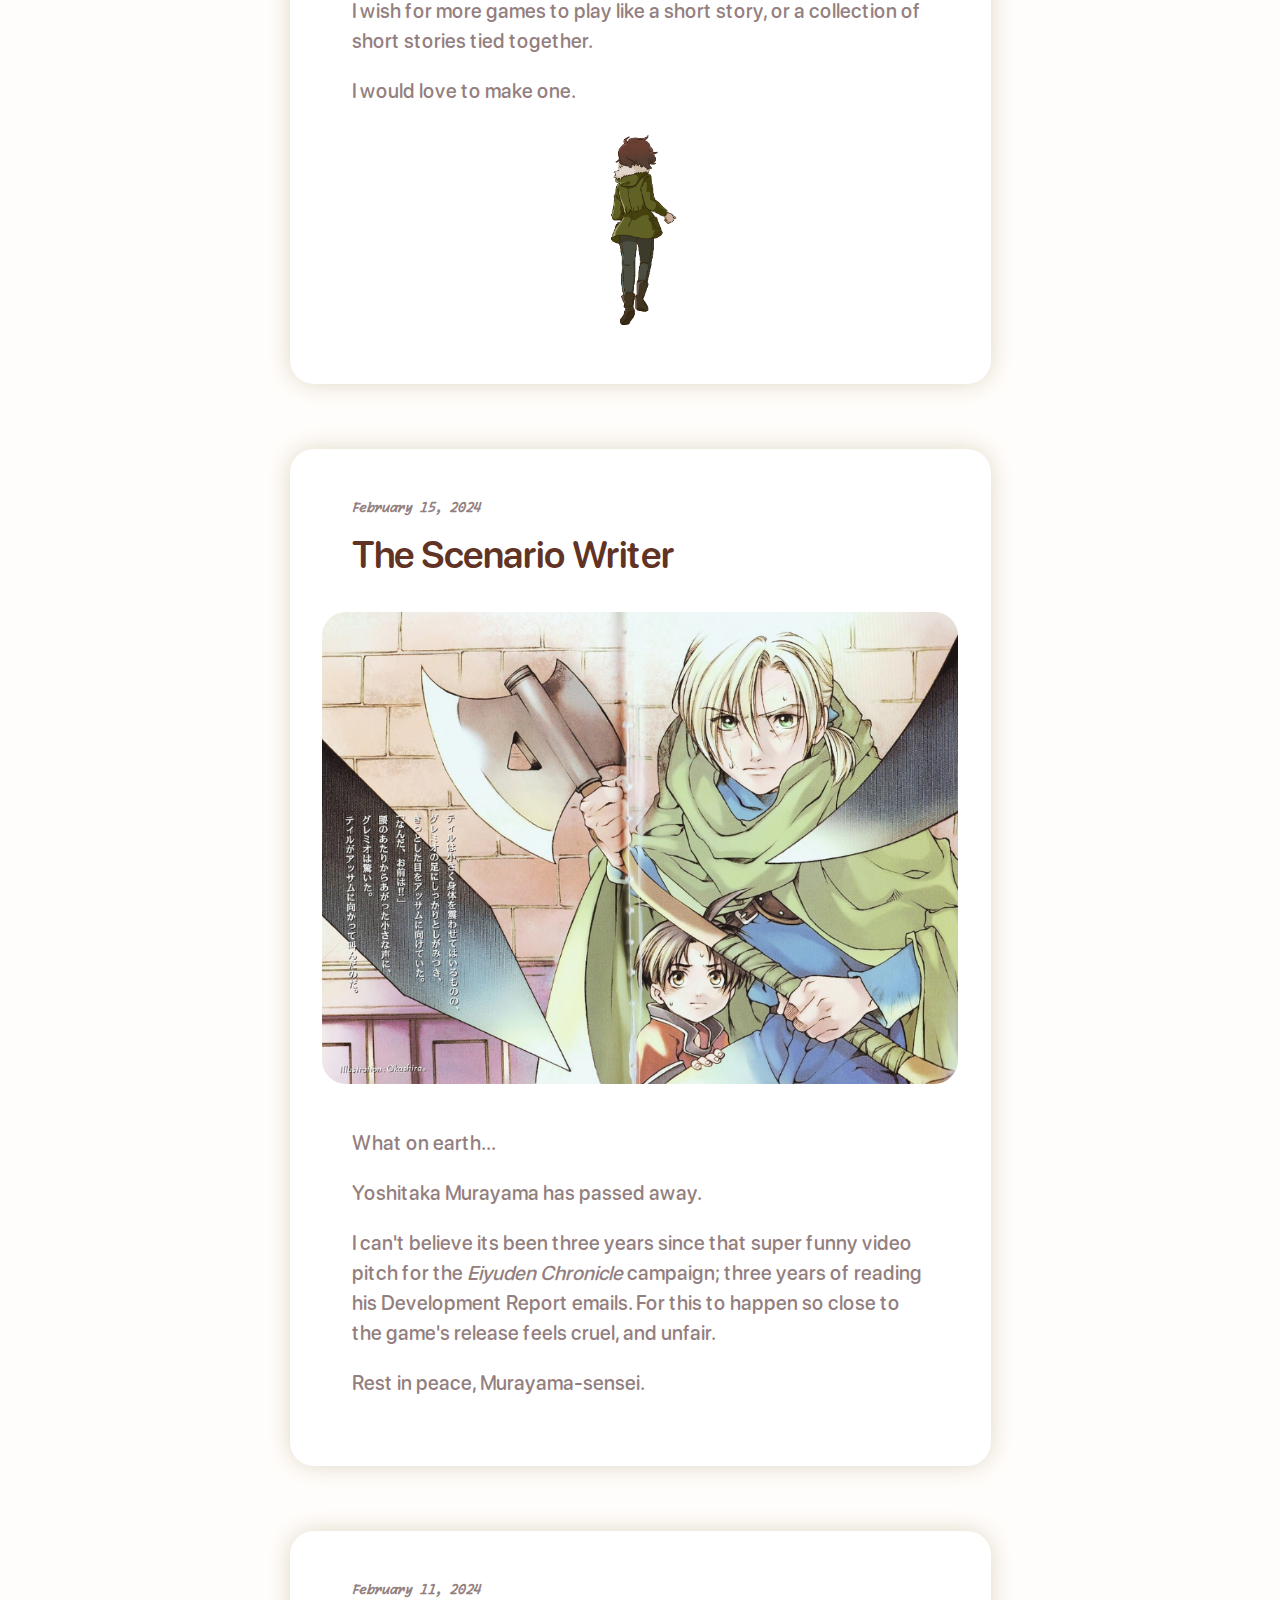
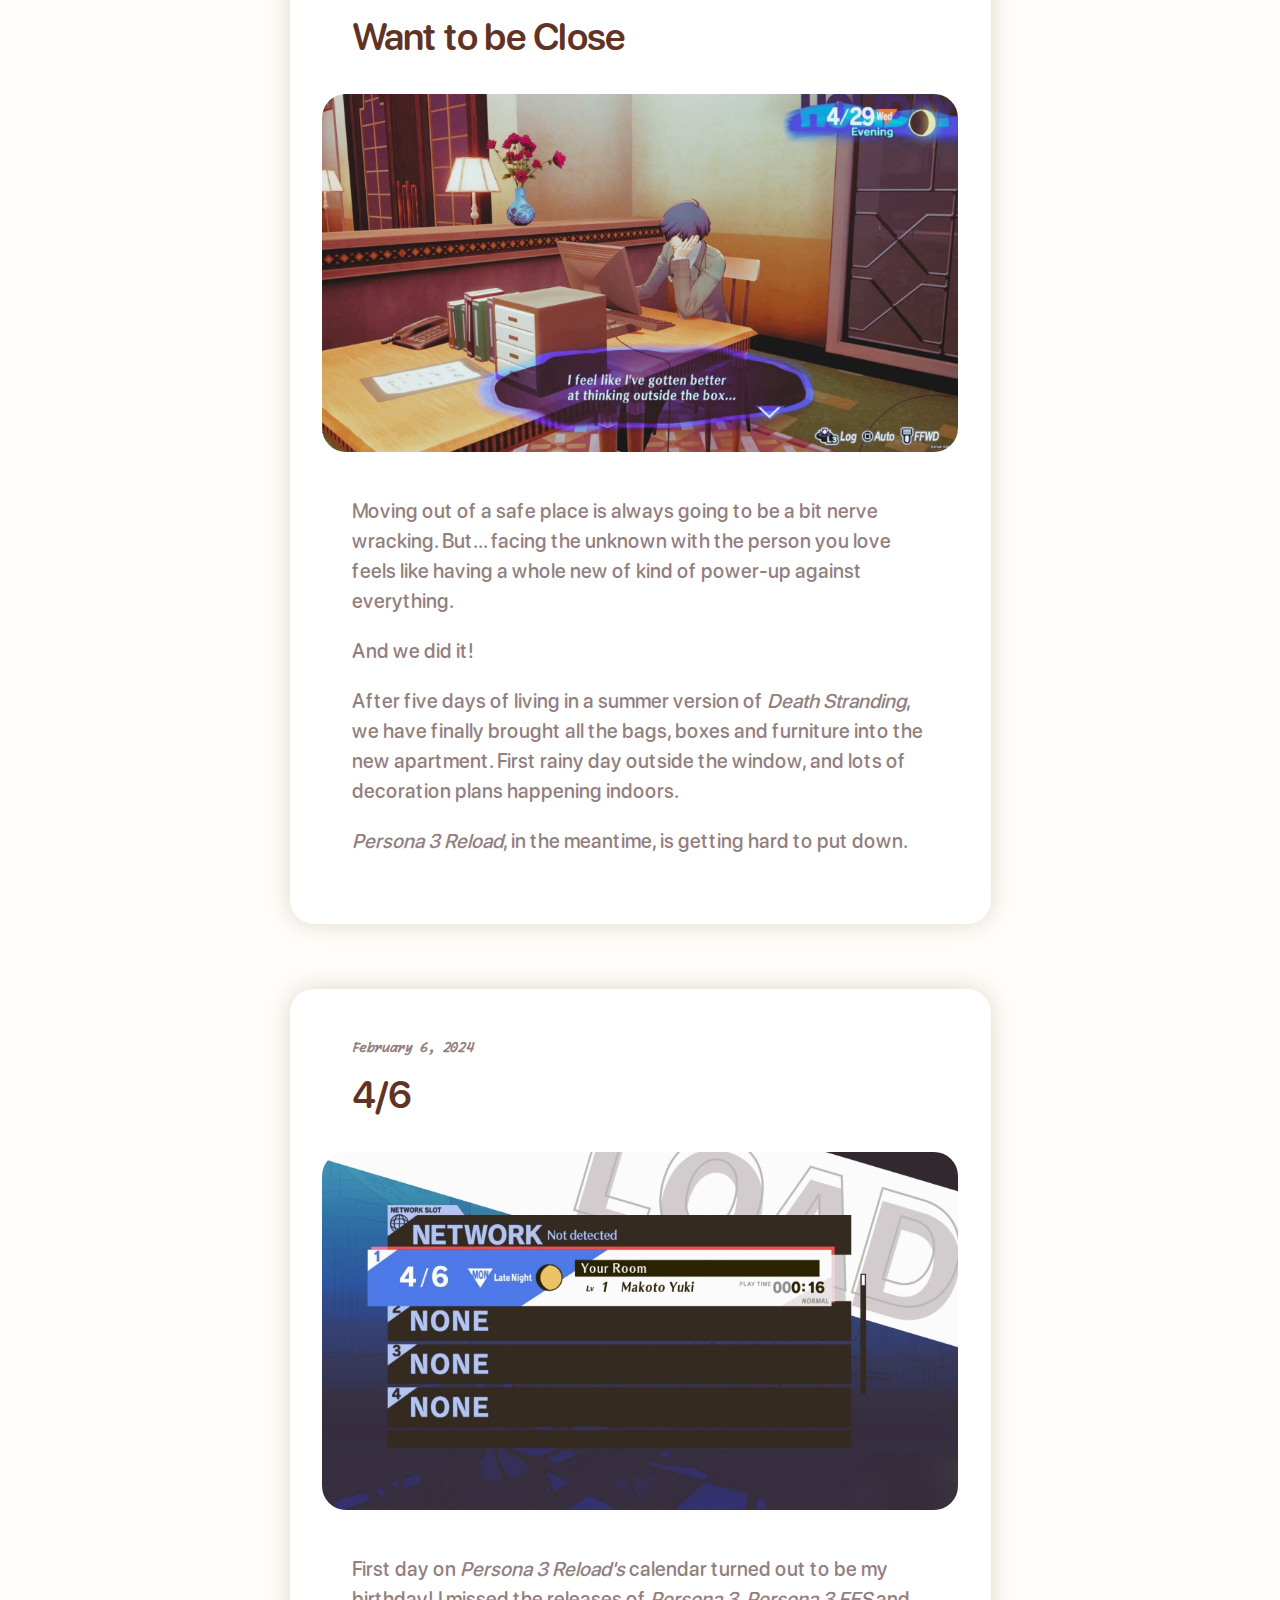
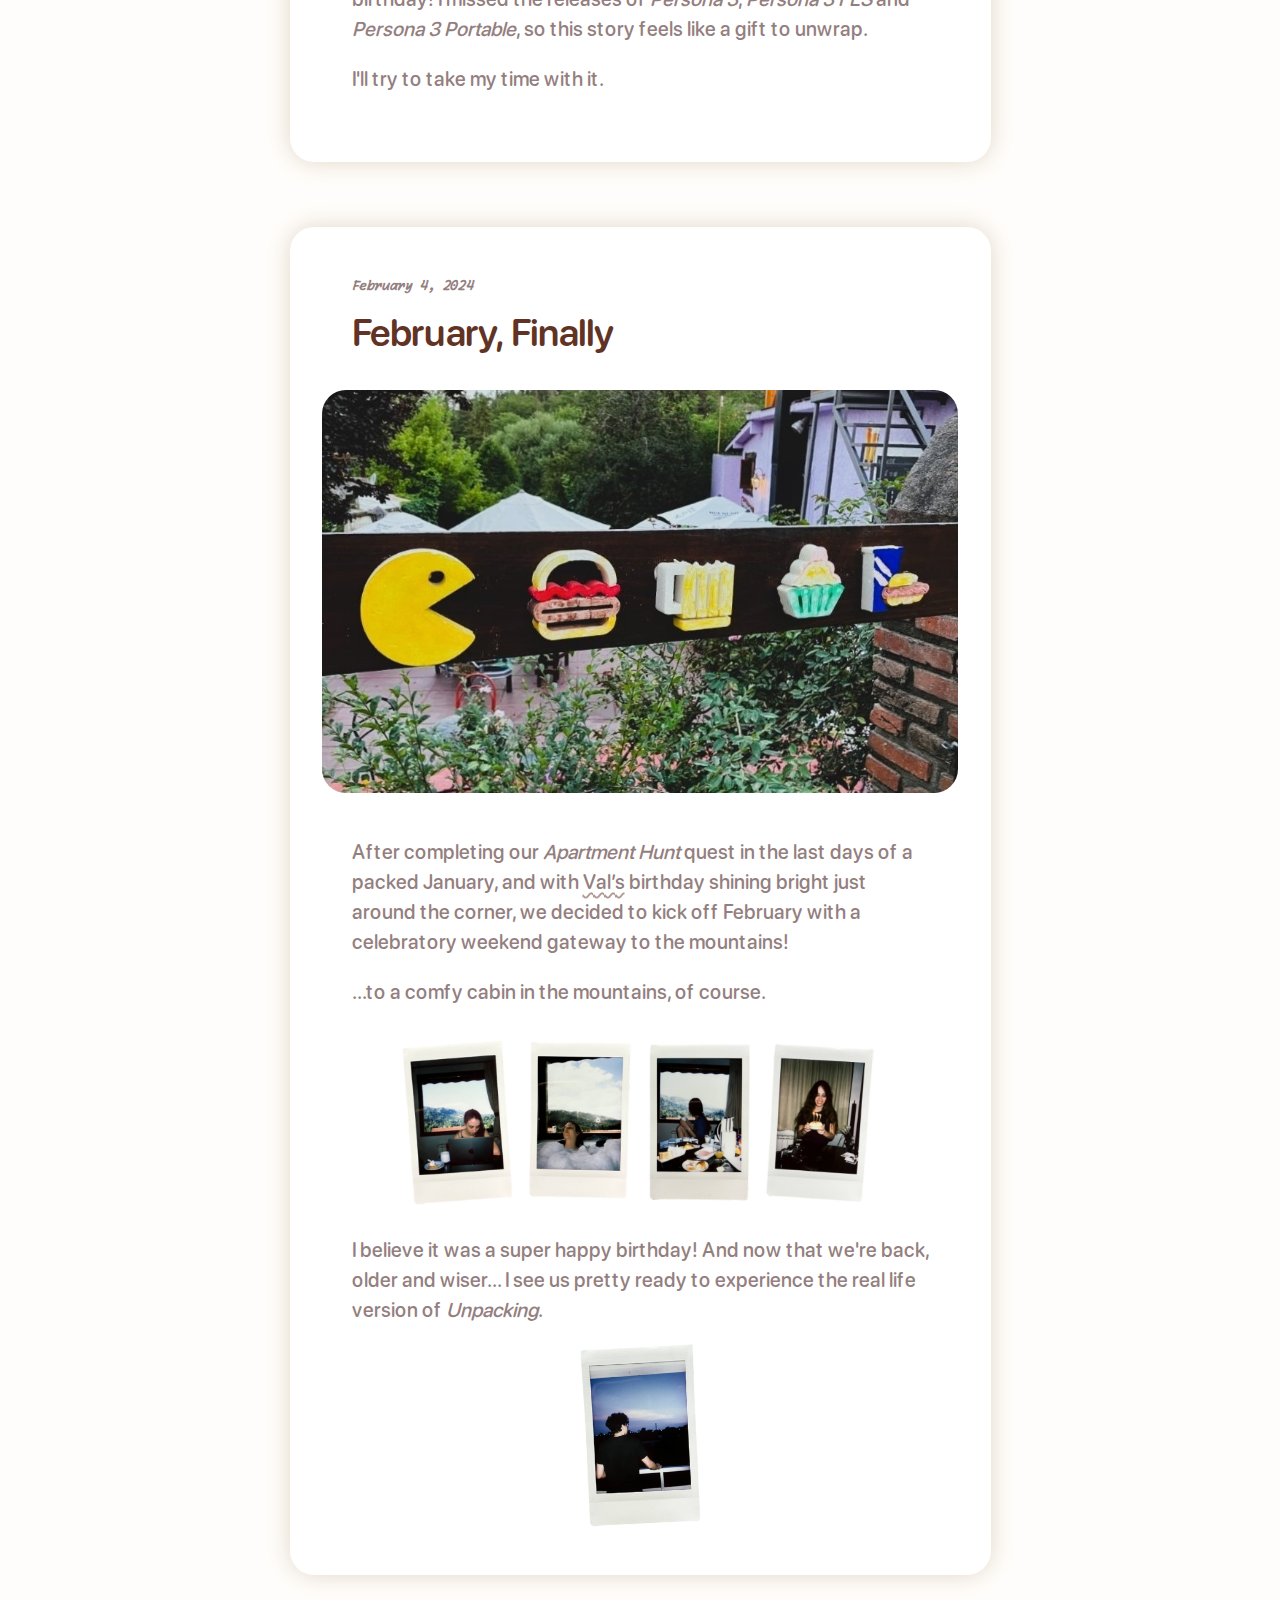
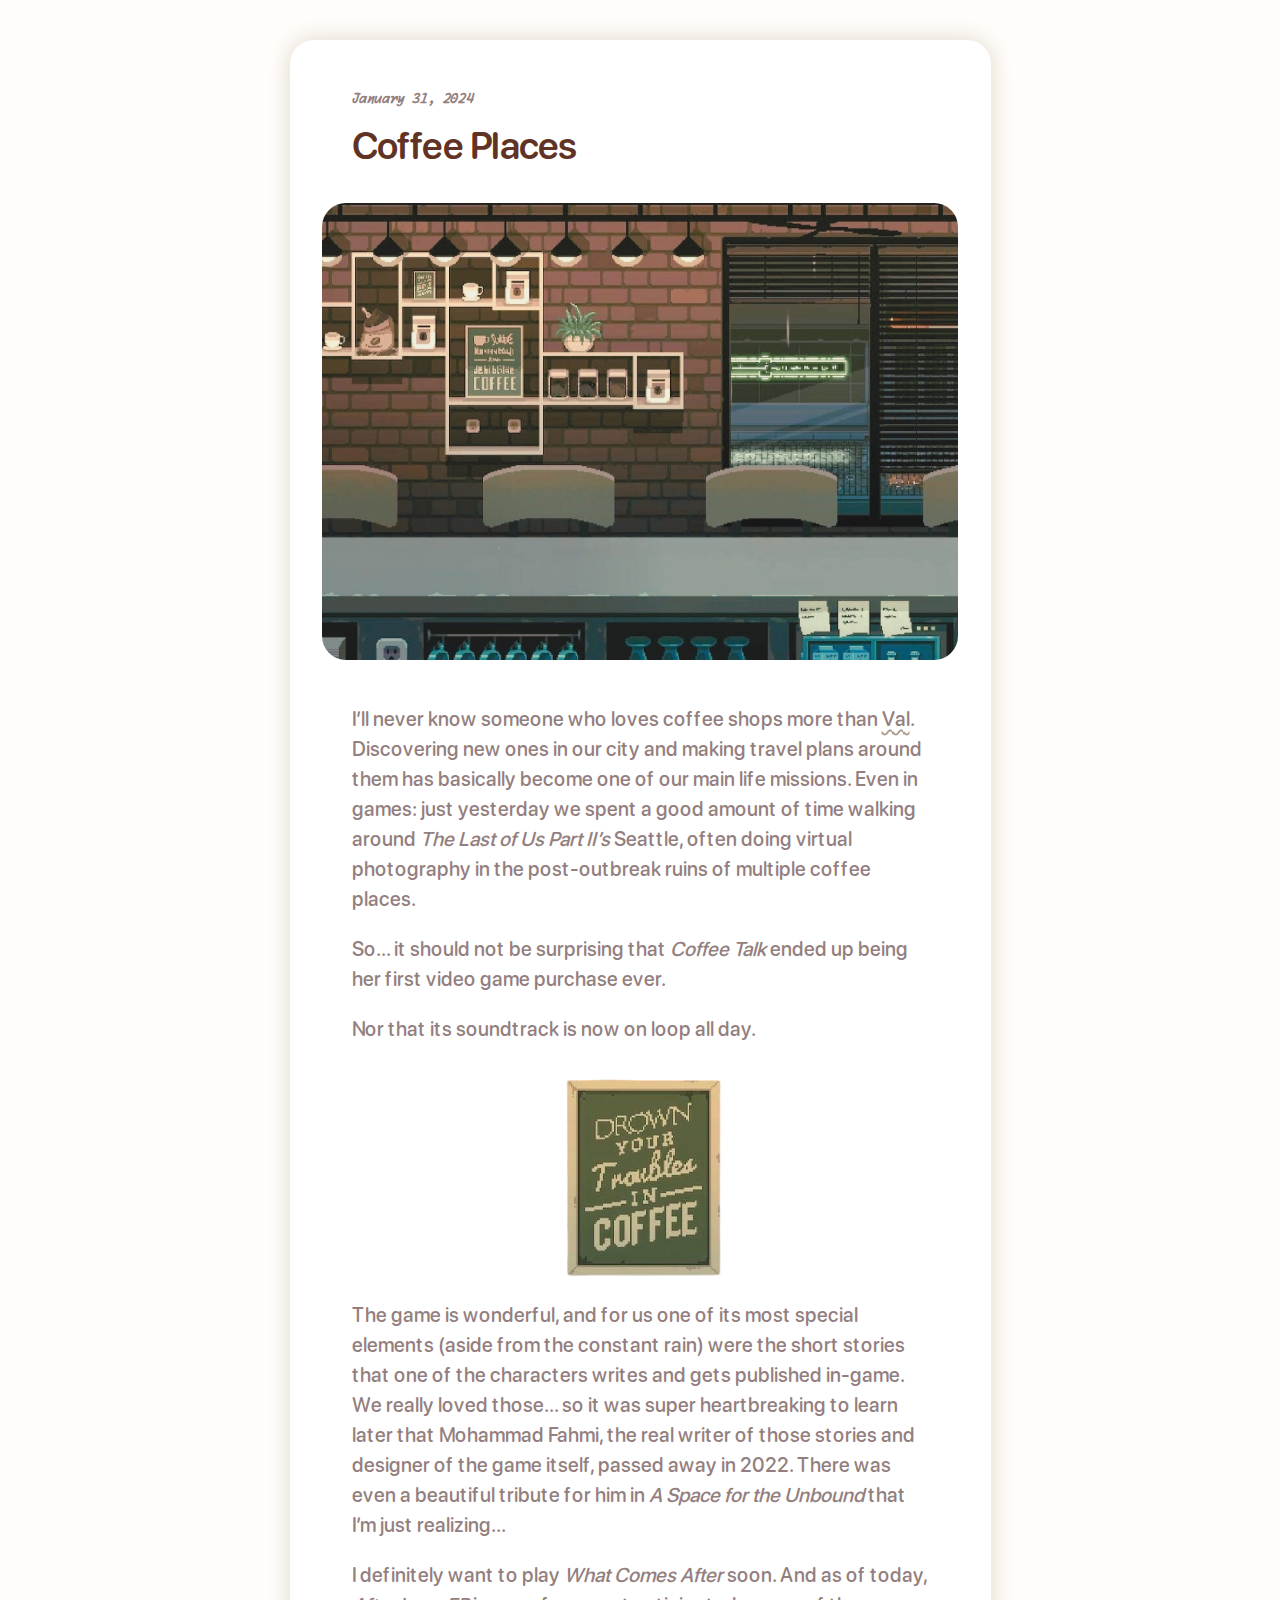
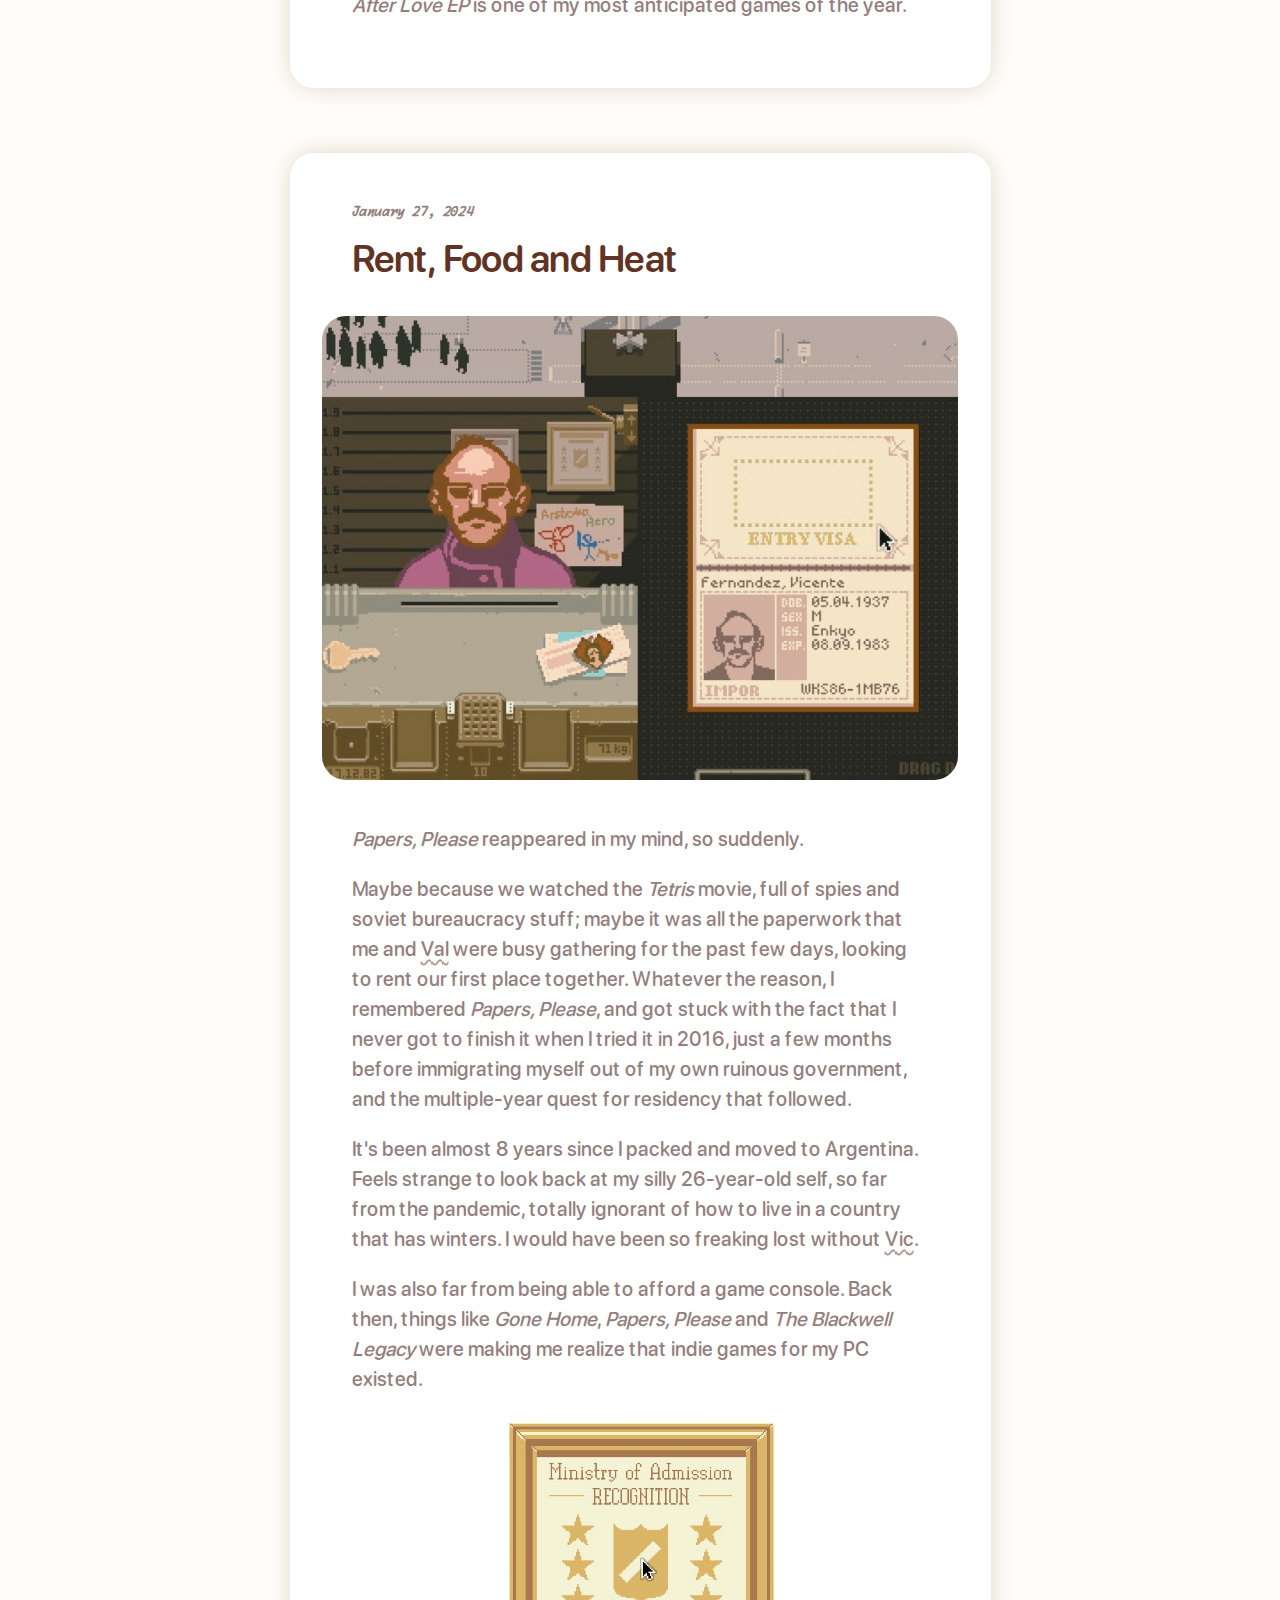
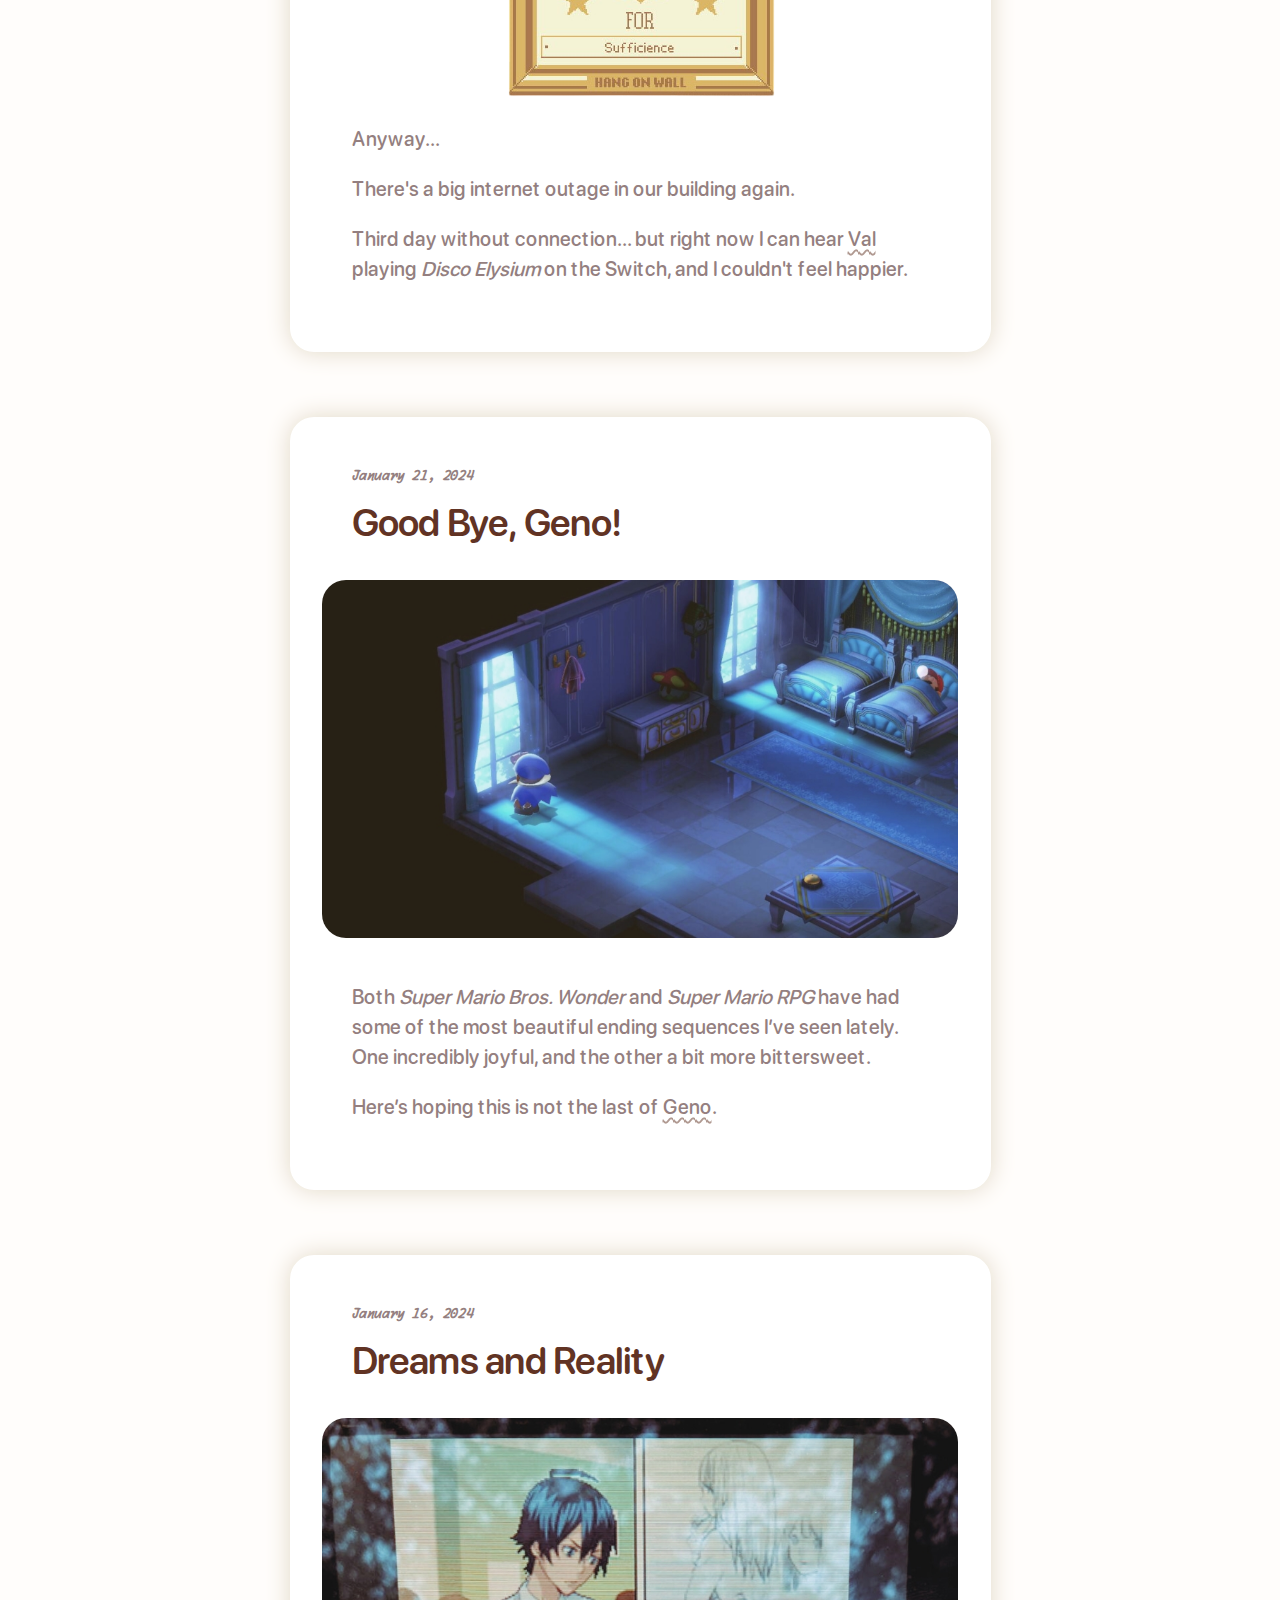
==== commit 60dc45c2: "update entry" ====
--- a/index.html
+++ b/index.html
@@ -240,7 +240,7 @@
 
               <p>If Makoto can speak on film, Link has no excuses.</p>
 
-              <p>Watching the first <em>Persona 3</em> movie was a joy. It somehow reminded me of the beautiful <em>Diablo 2</em> adaptations that I would dream in my head as a kid, starring a moody paladin as the main character. After all the time spent there, seeing the dorm lounge was of course super cool... and I do wish they’d kept that dim lighting in <em>Reload</em>.</p>
+              <p>Watching the first <em>Persona 3</em> movie was a joy. It somehow reminded me of the beautiful <em>Diablo 2</em> adaptations that I would dream of in my head as a kid, starring a moody paladin as the main character. After all the time spent there, seeing the dorm lounge was of course super cool... and I do wish they’d kept that dim lighting in <em>Reload</em>.</p>
       </article>
 
       <article class="journal-entry" id="first-night-in-kamurocho">
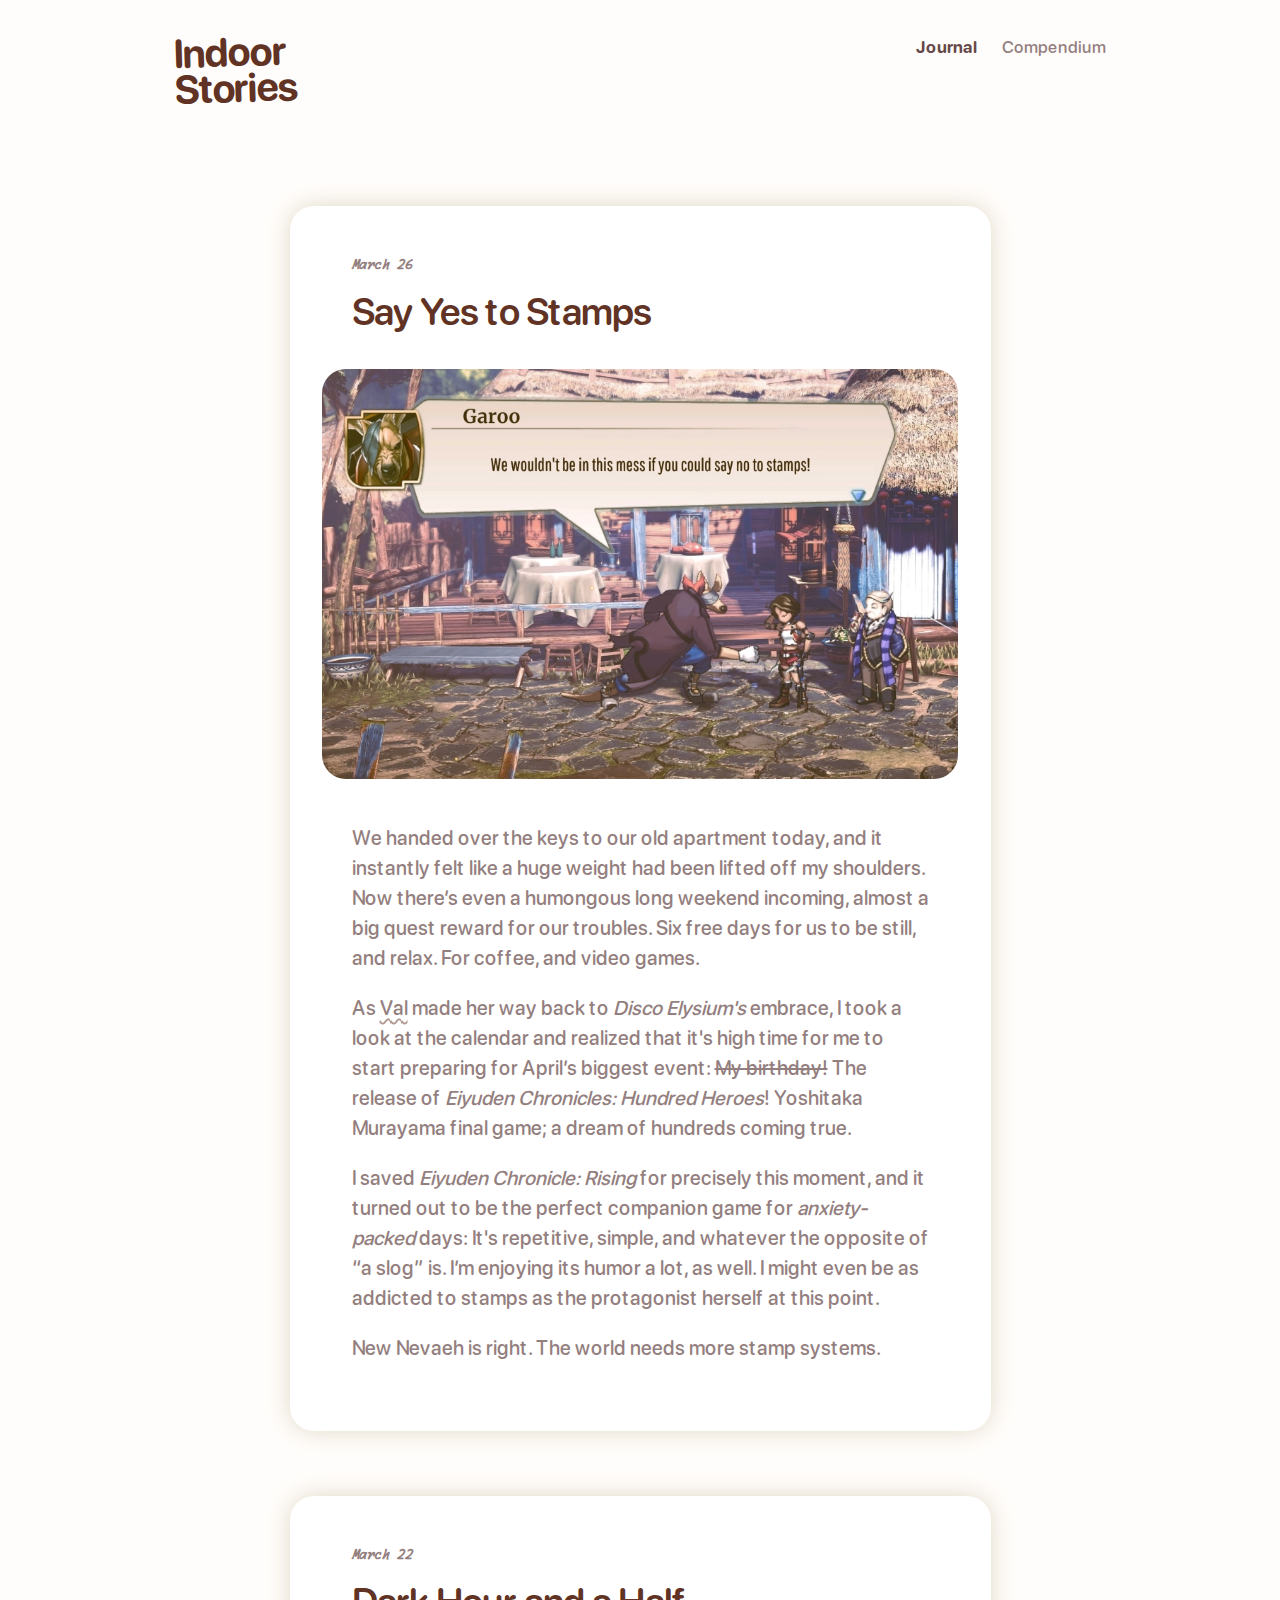
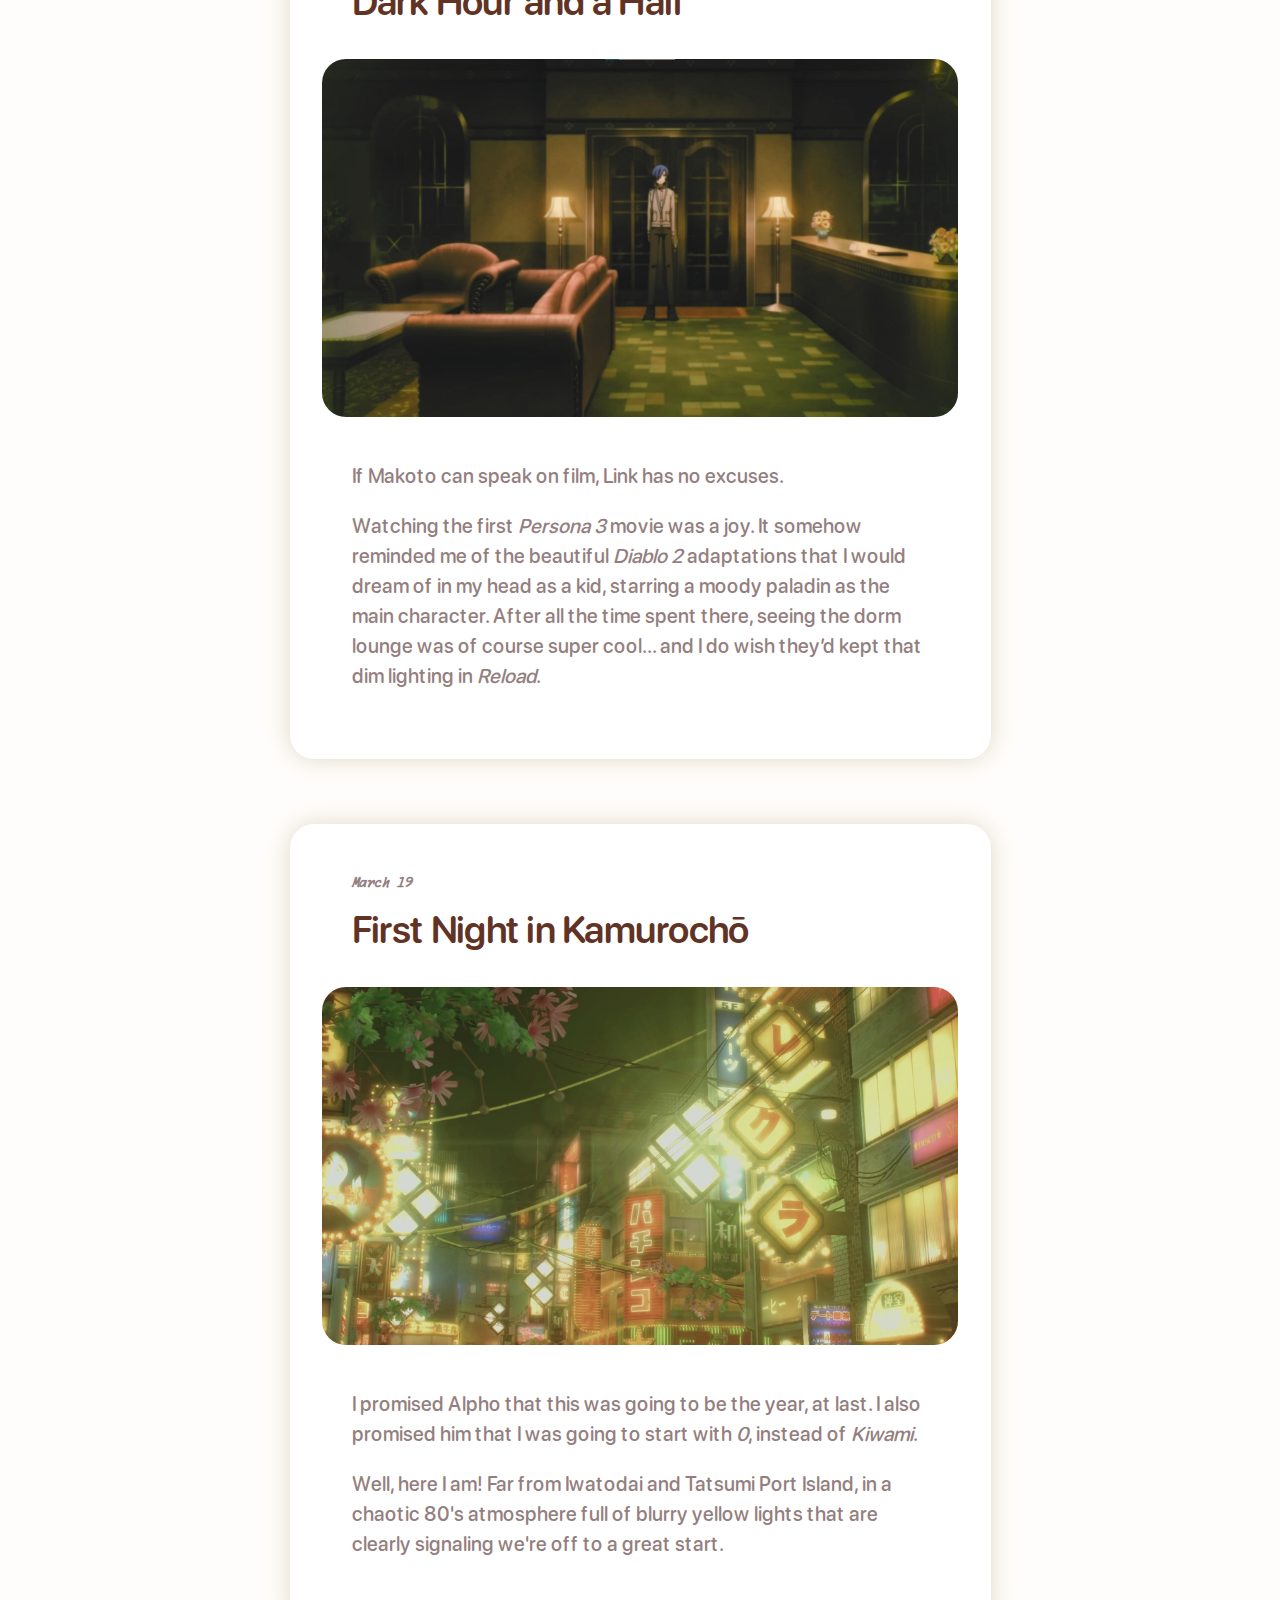
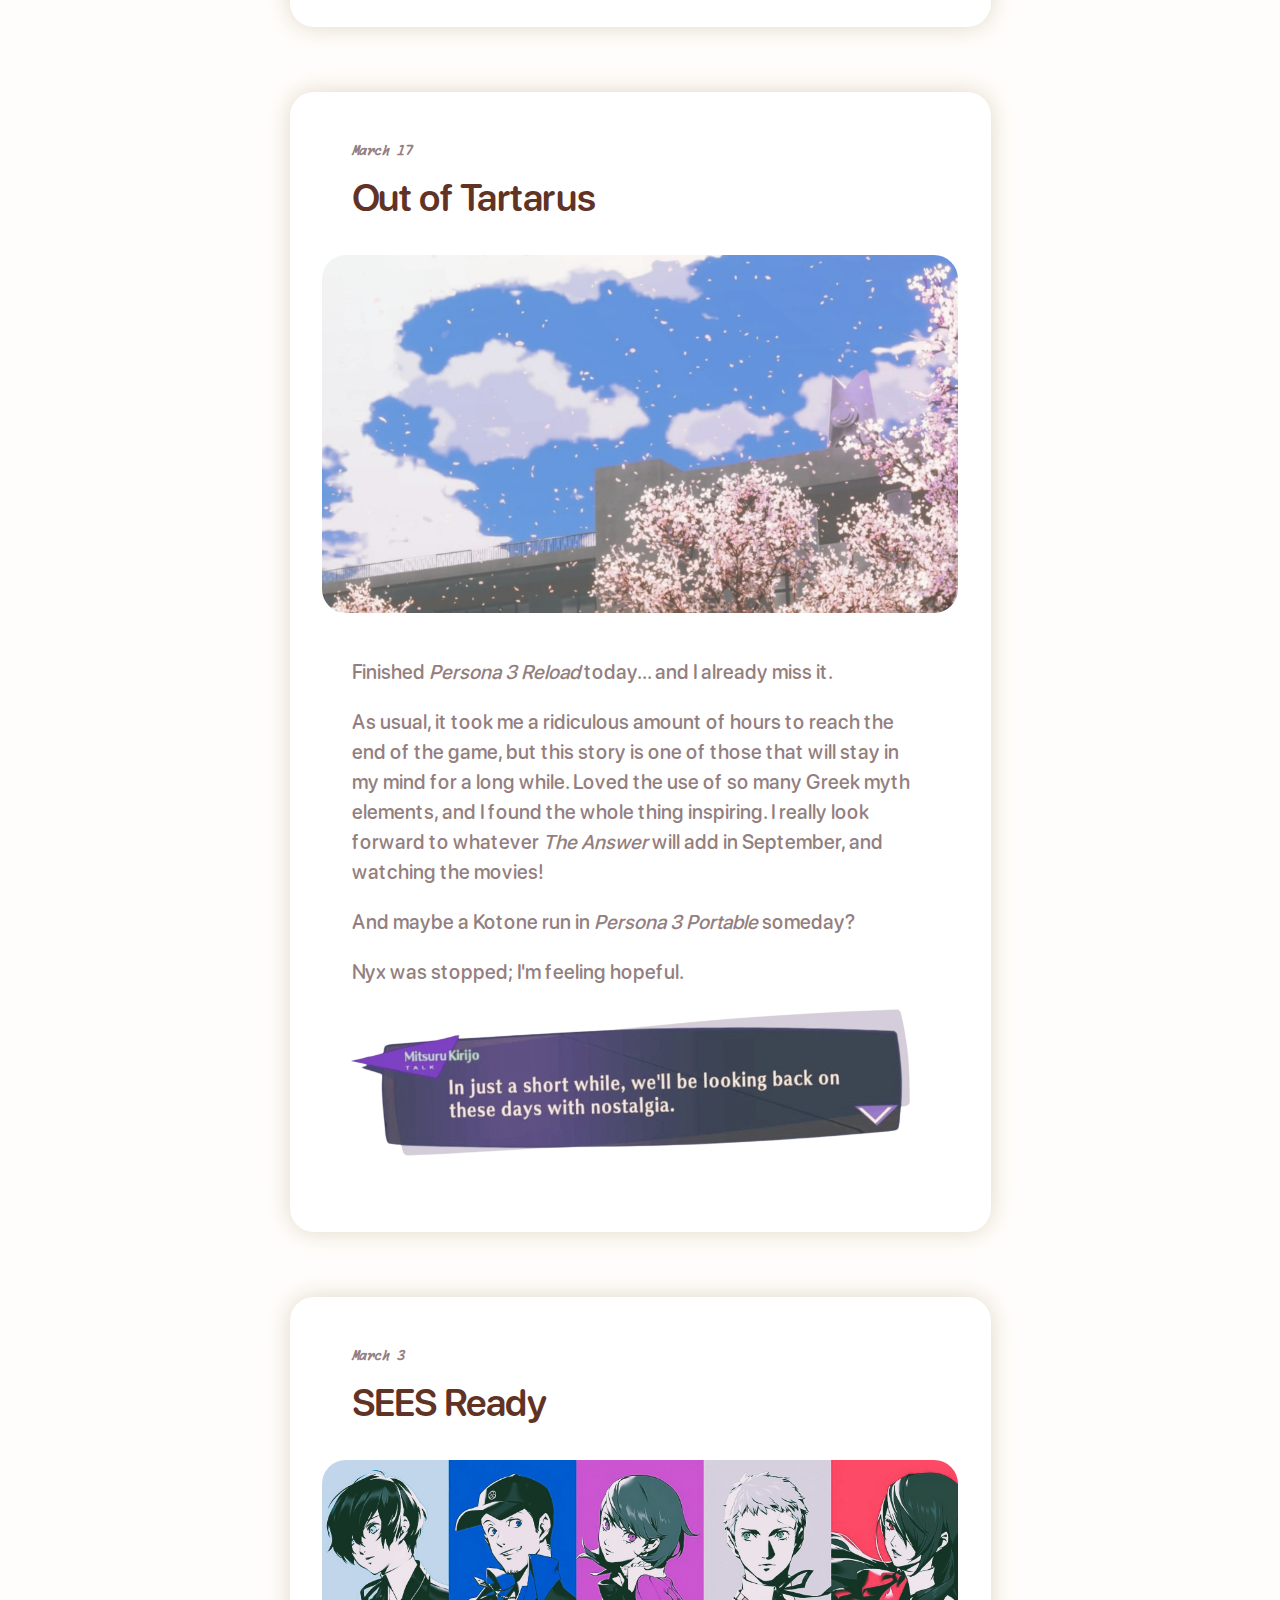
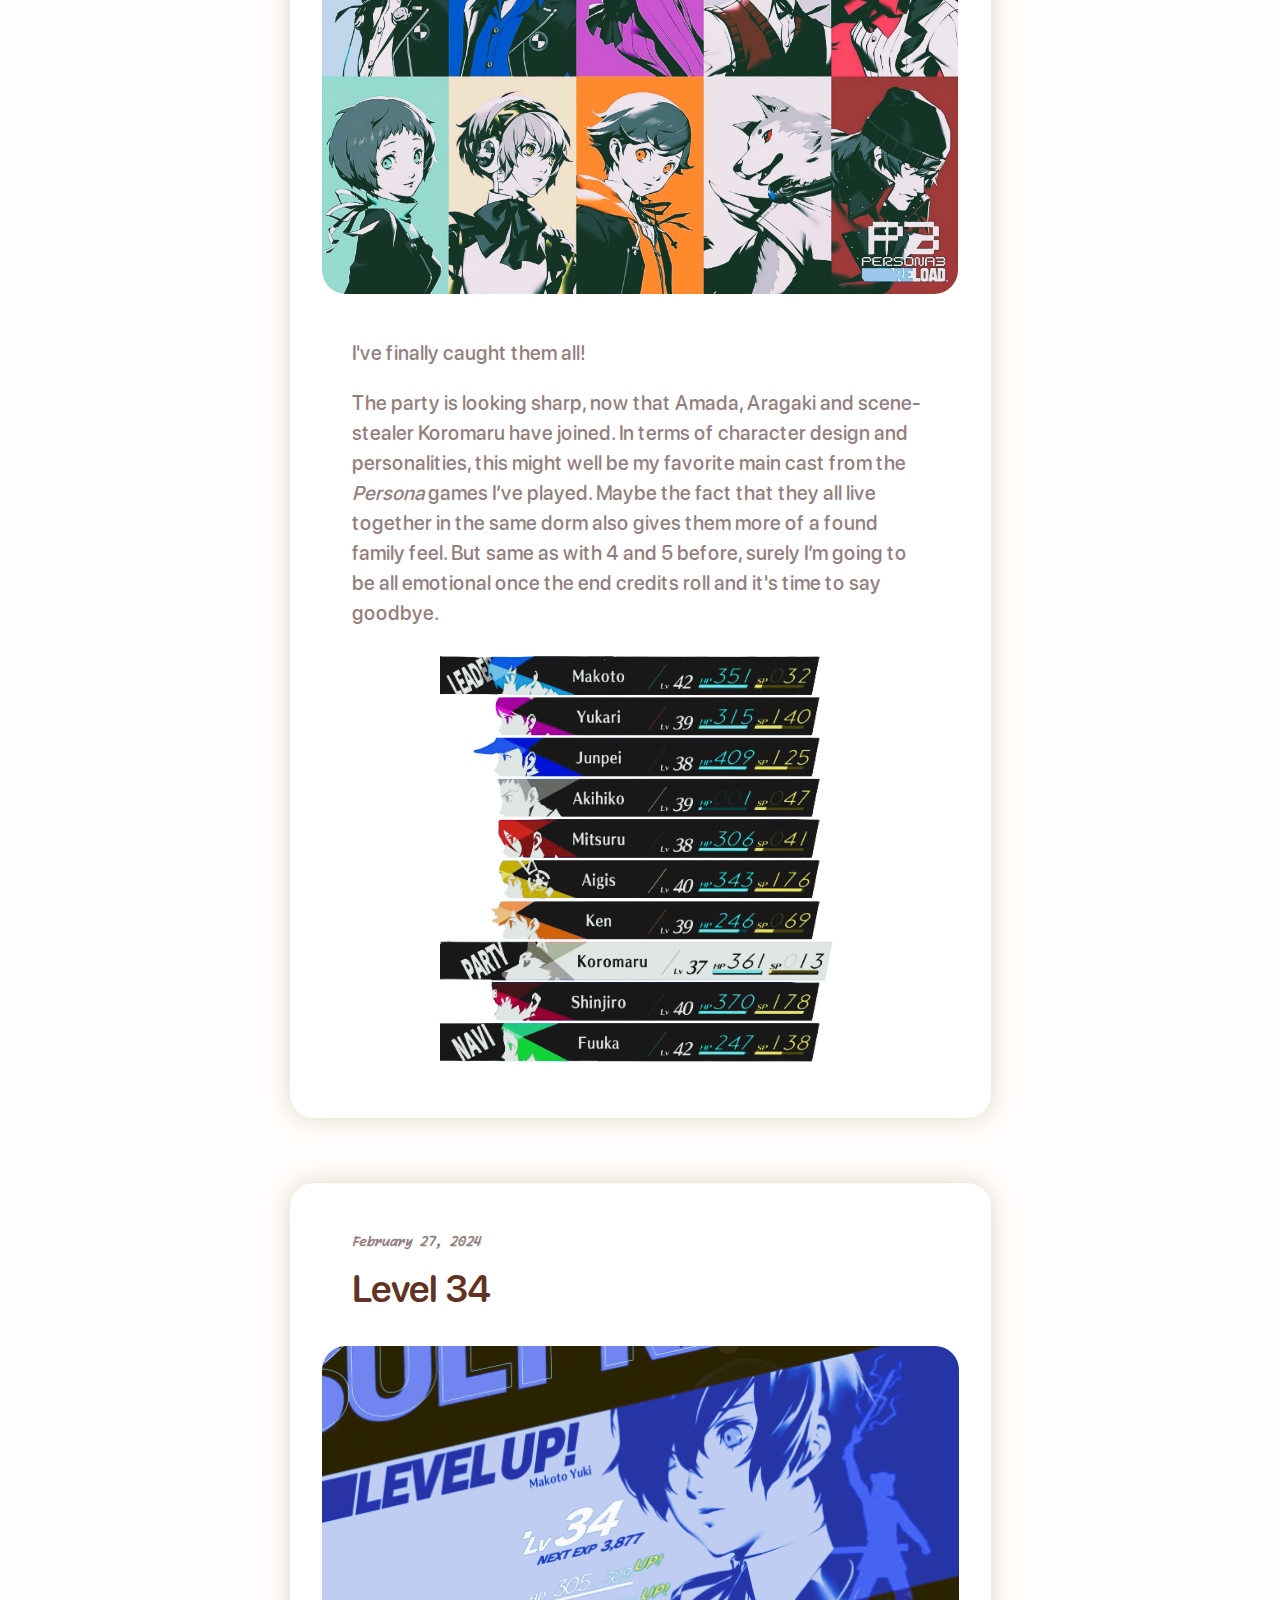
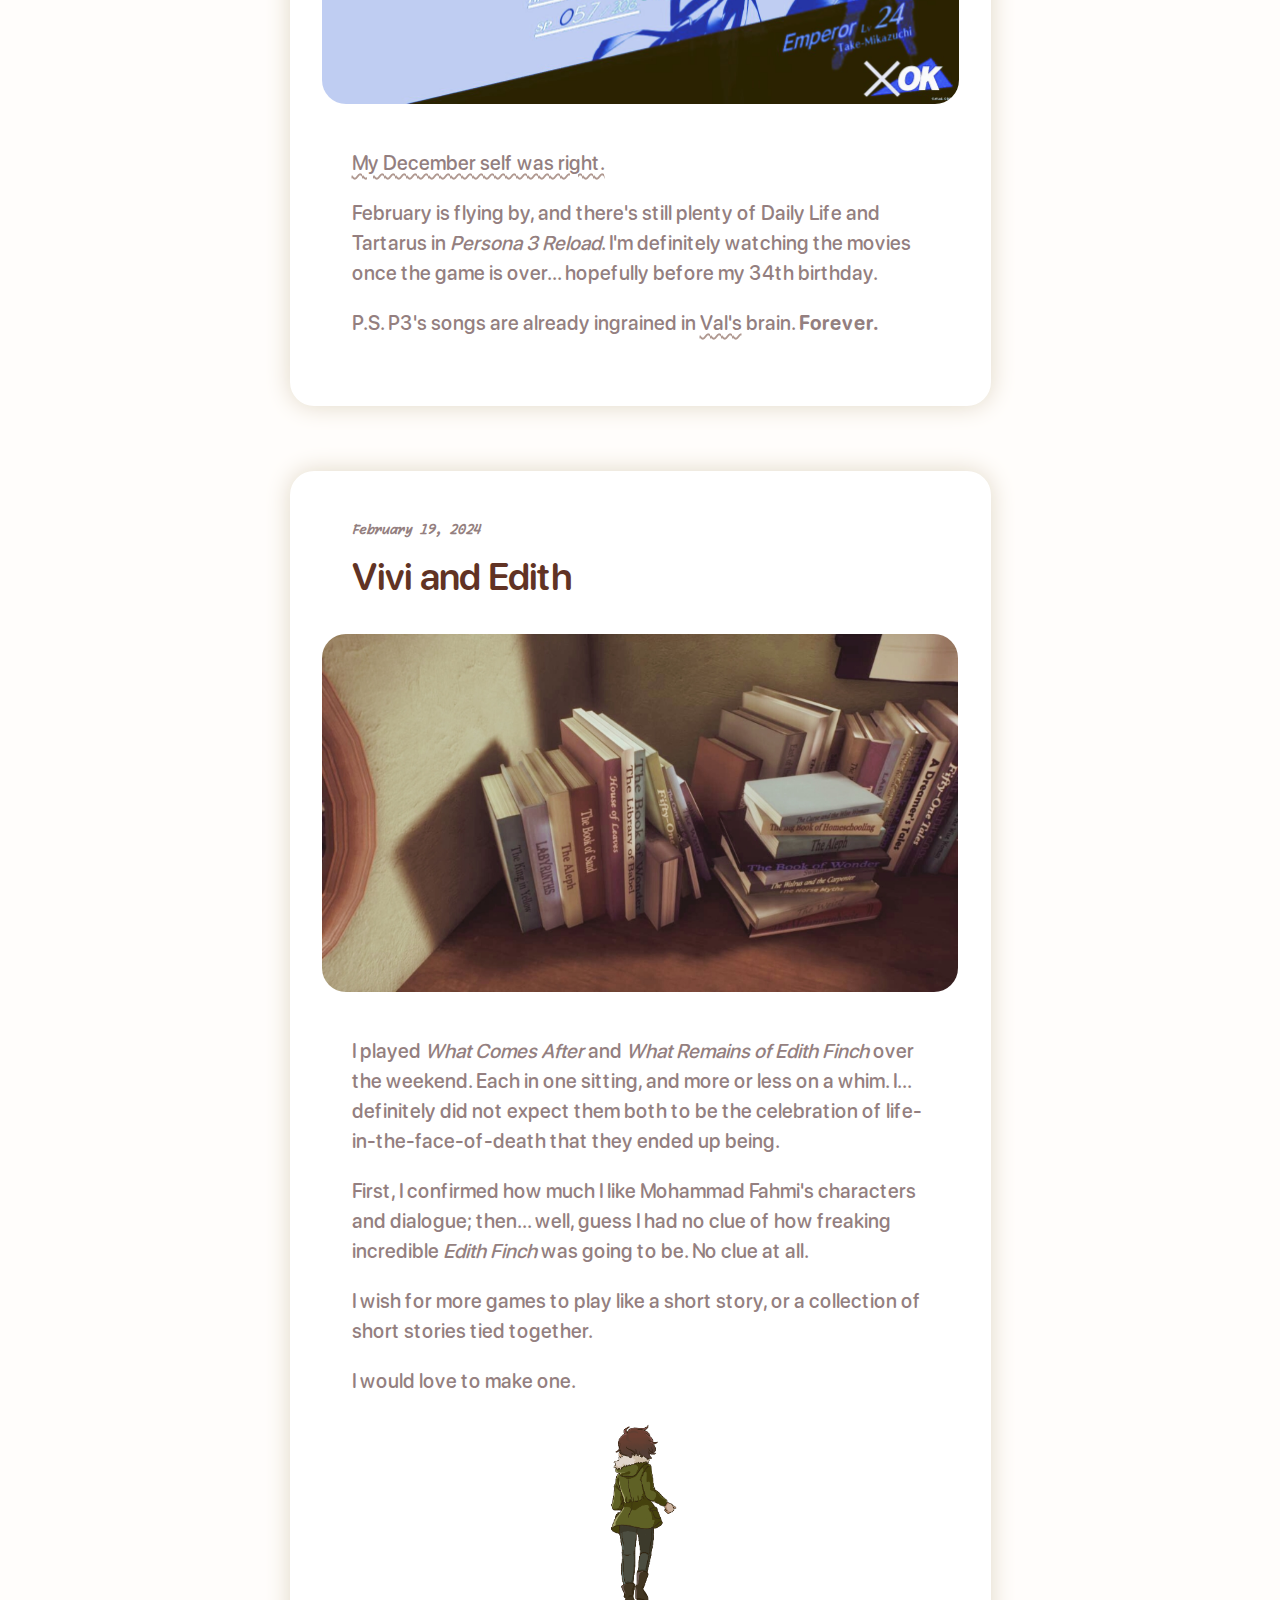
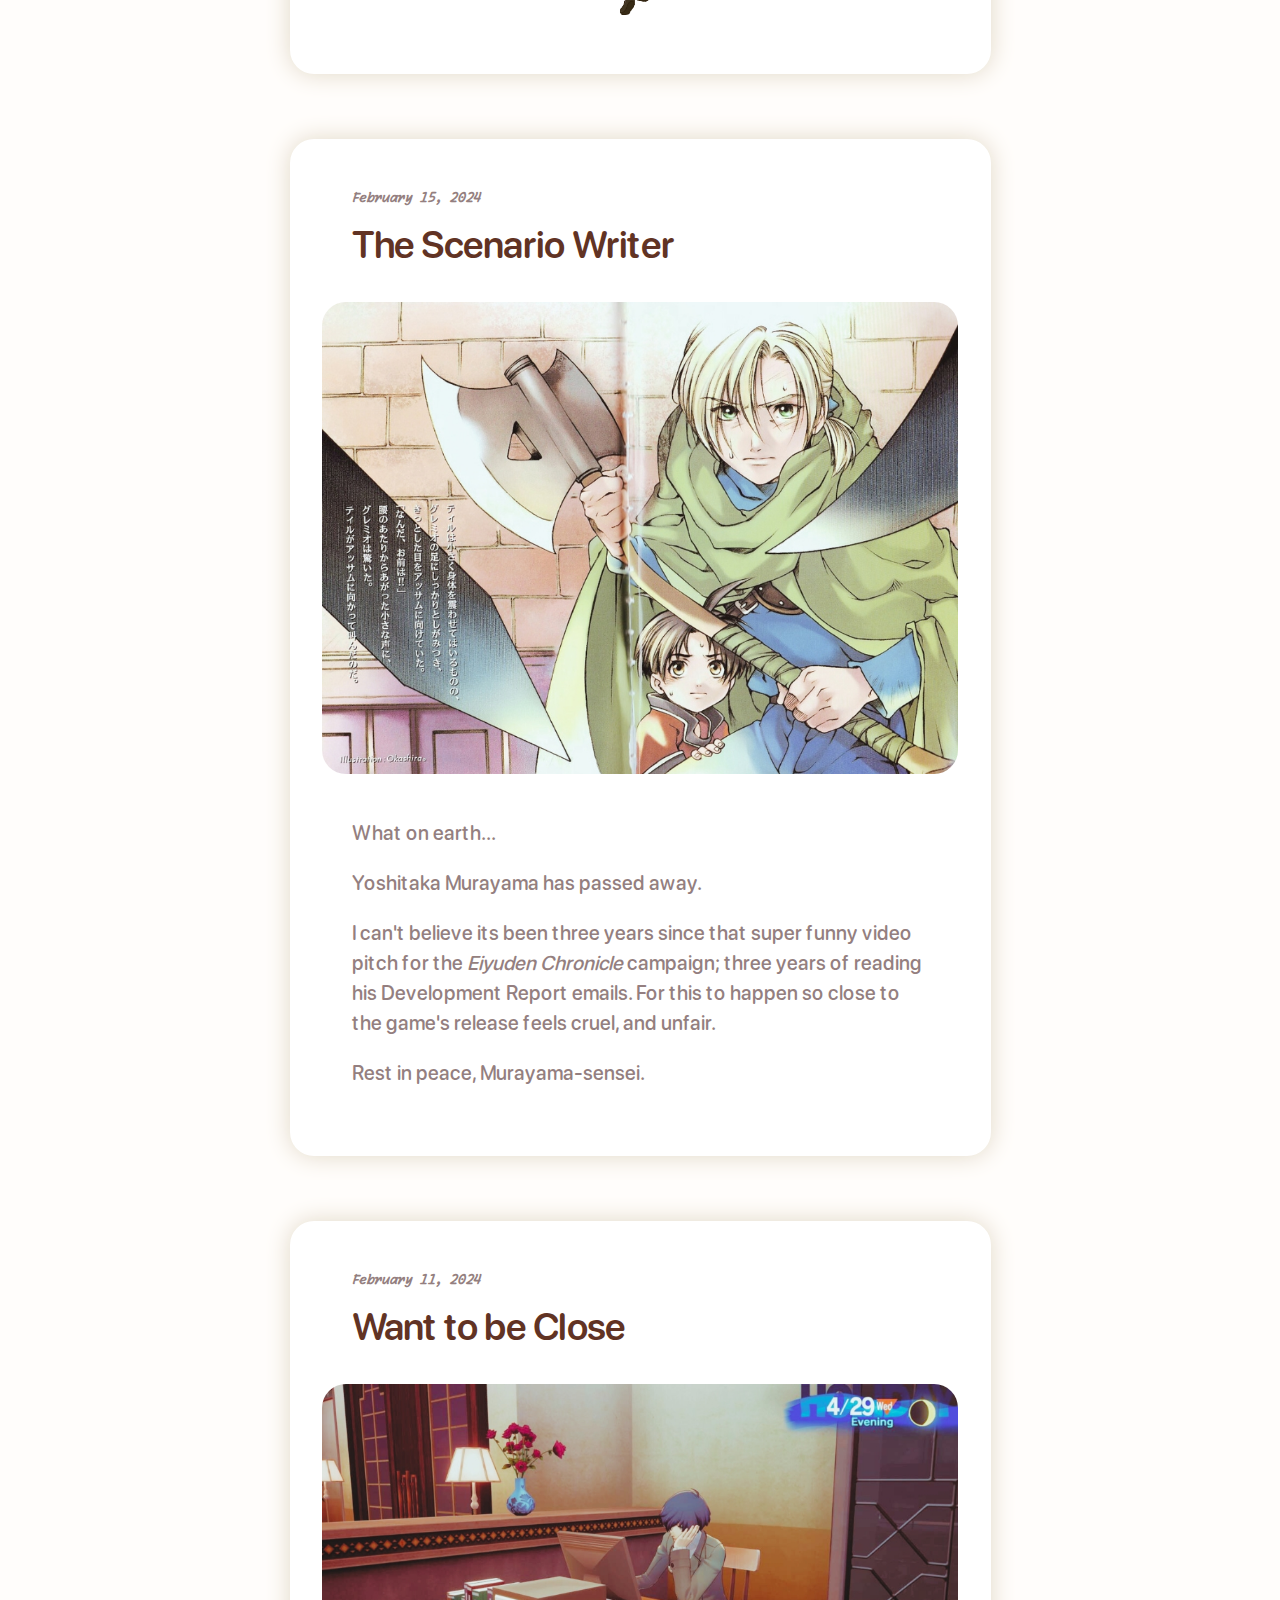
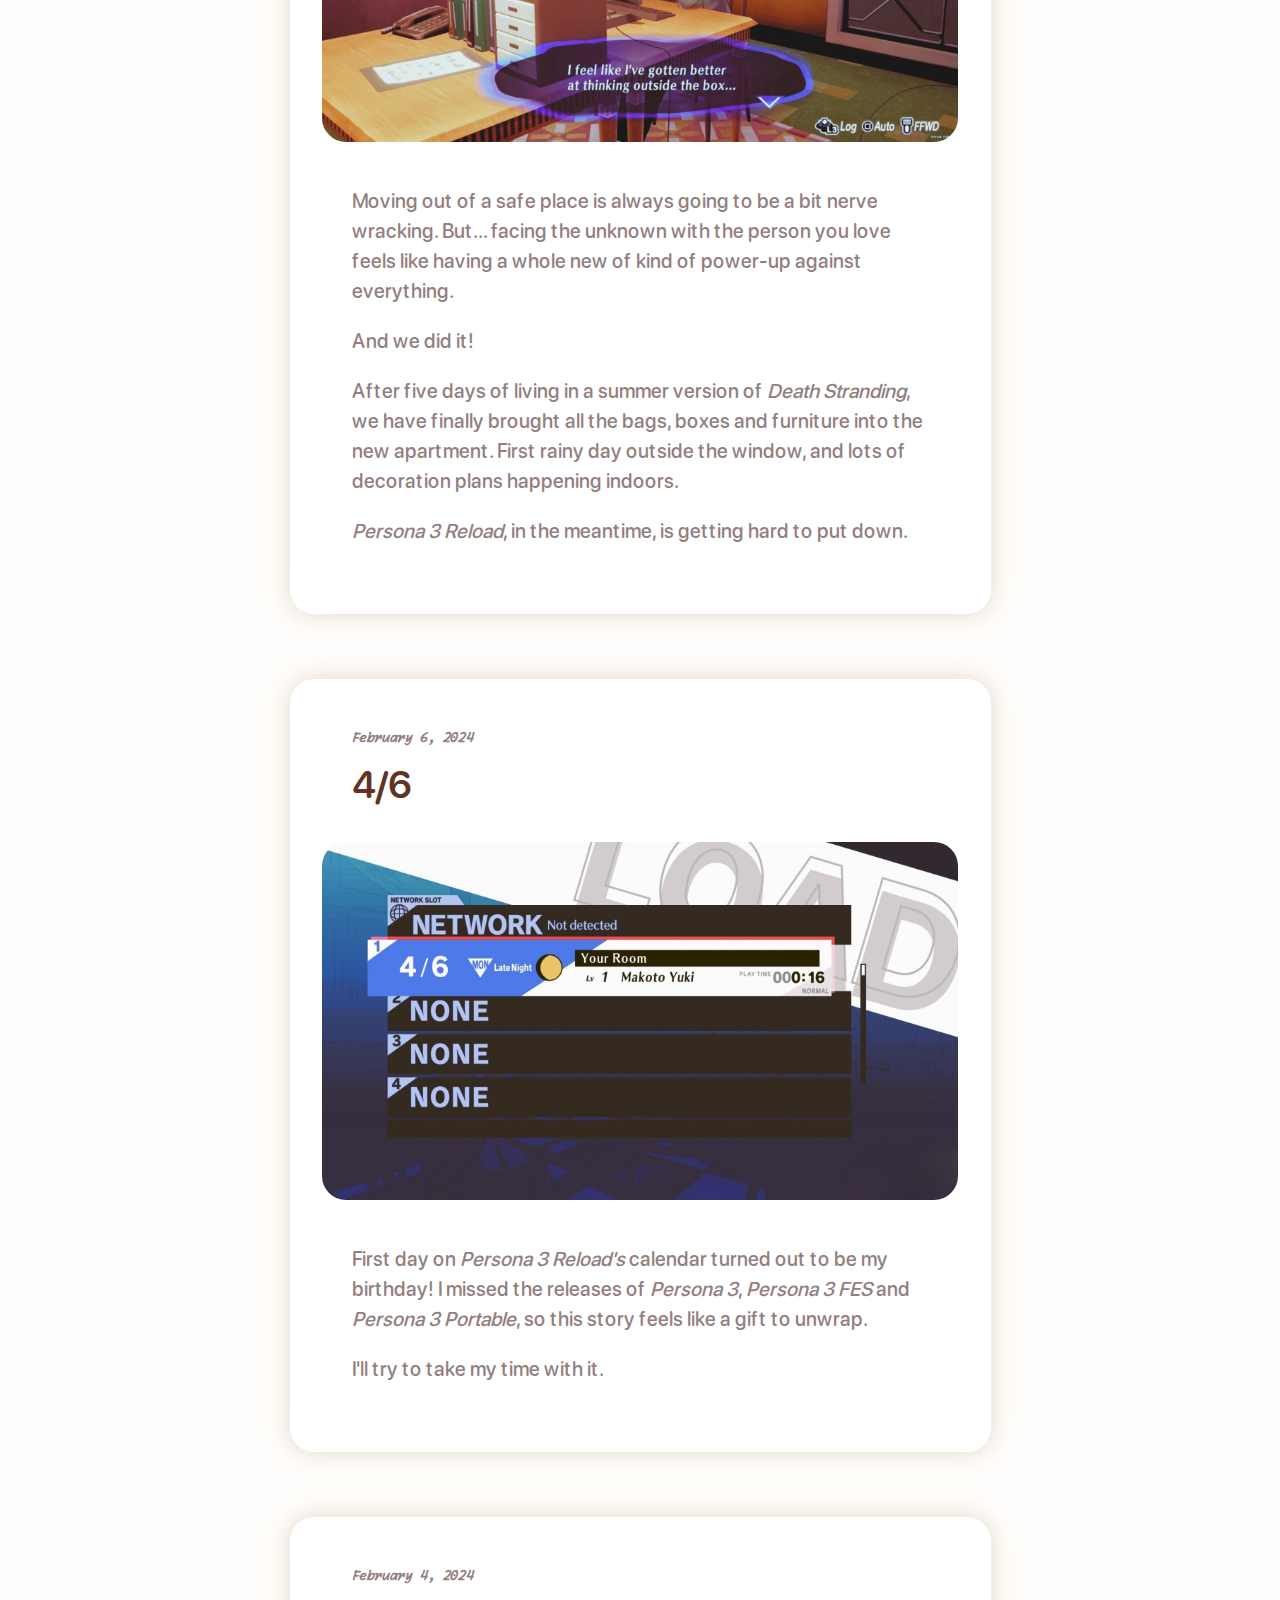
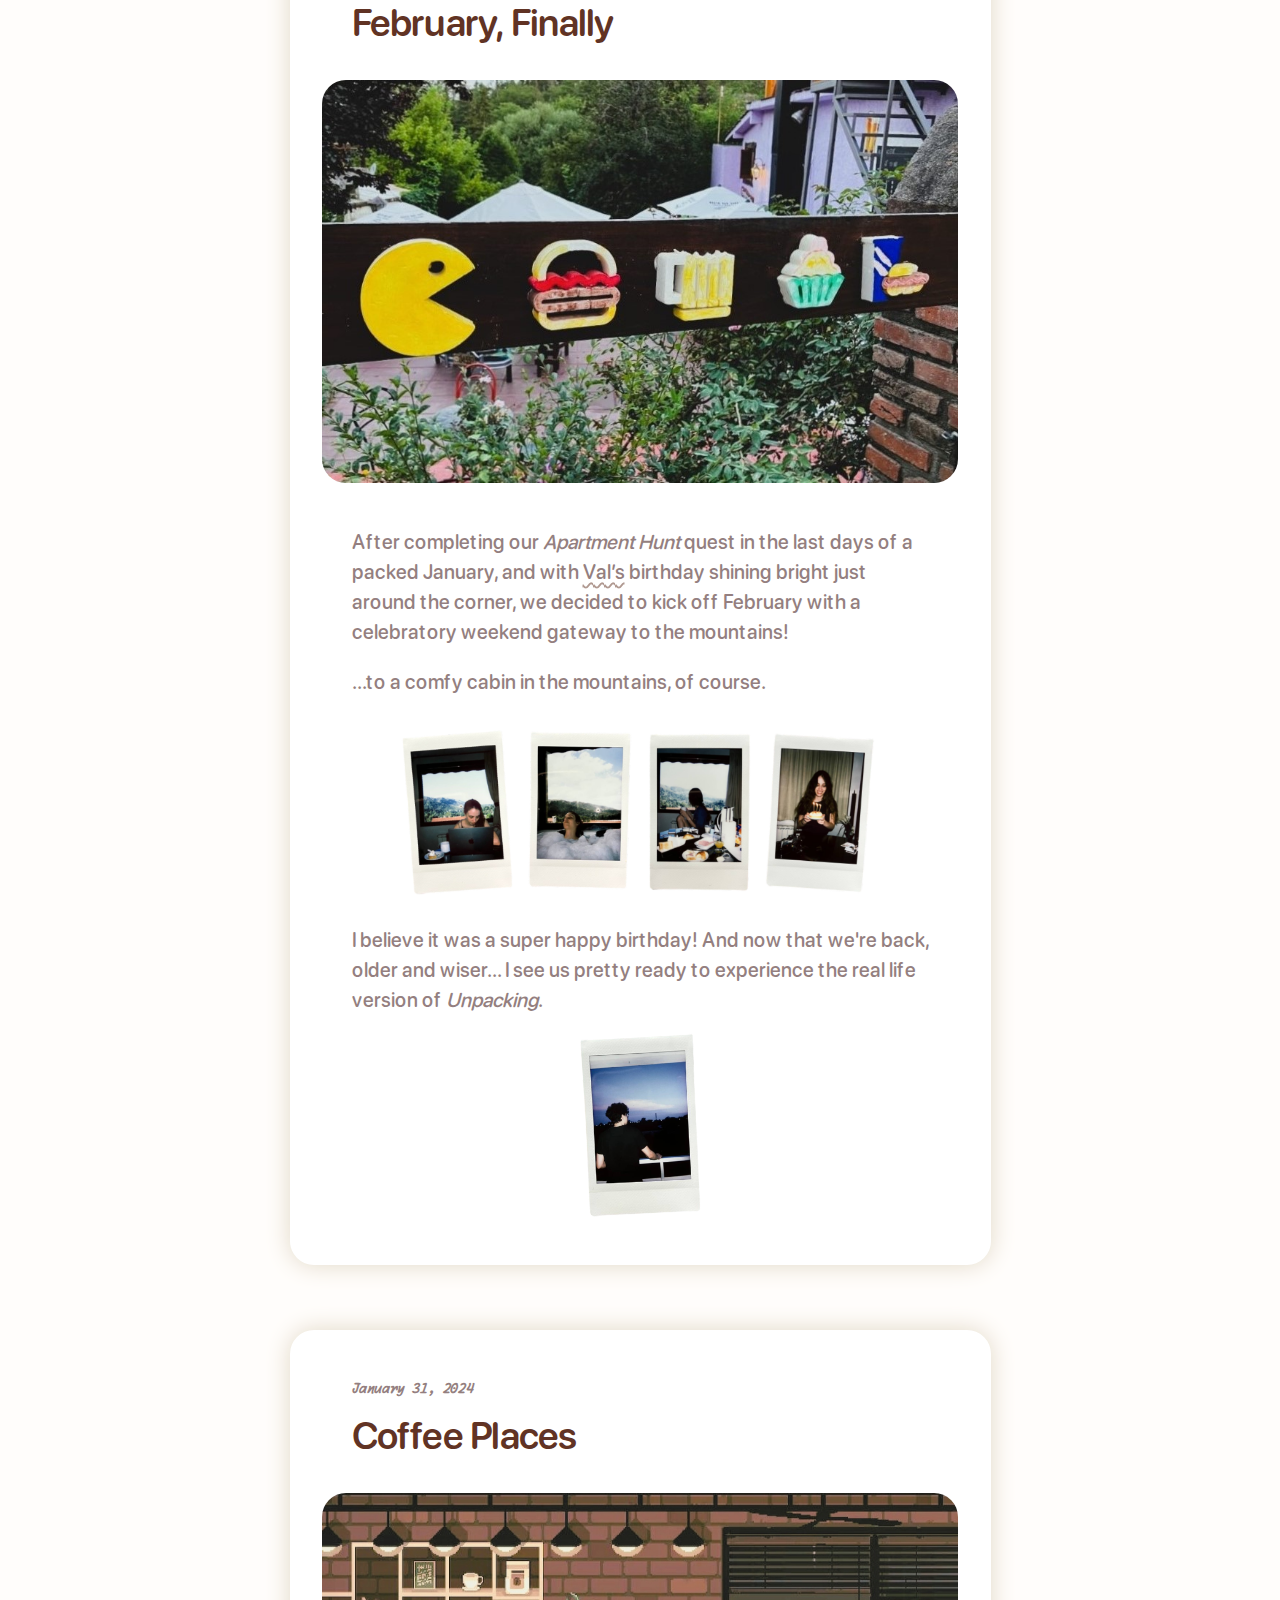
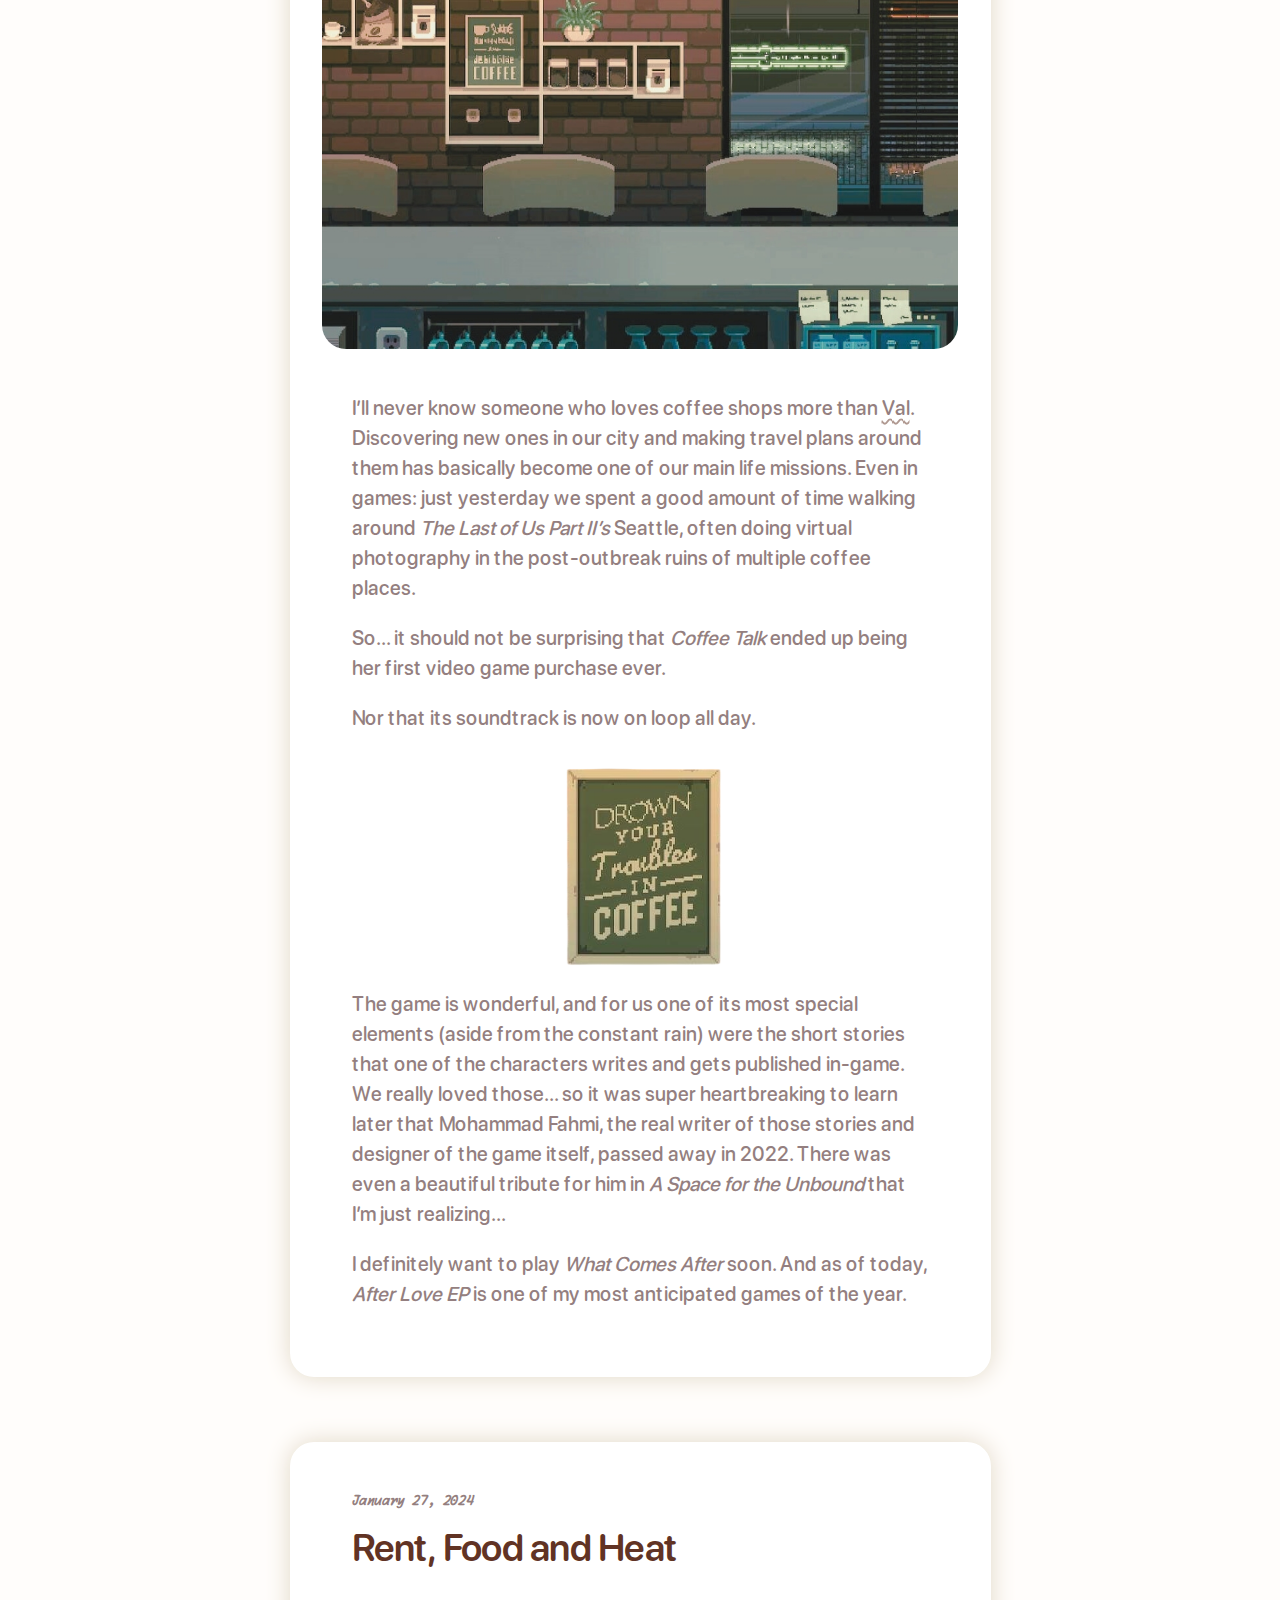
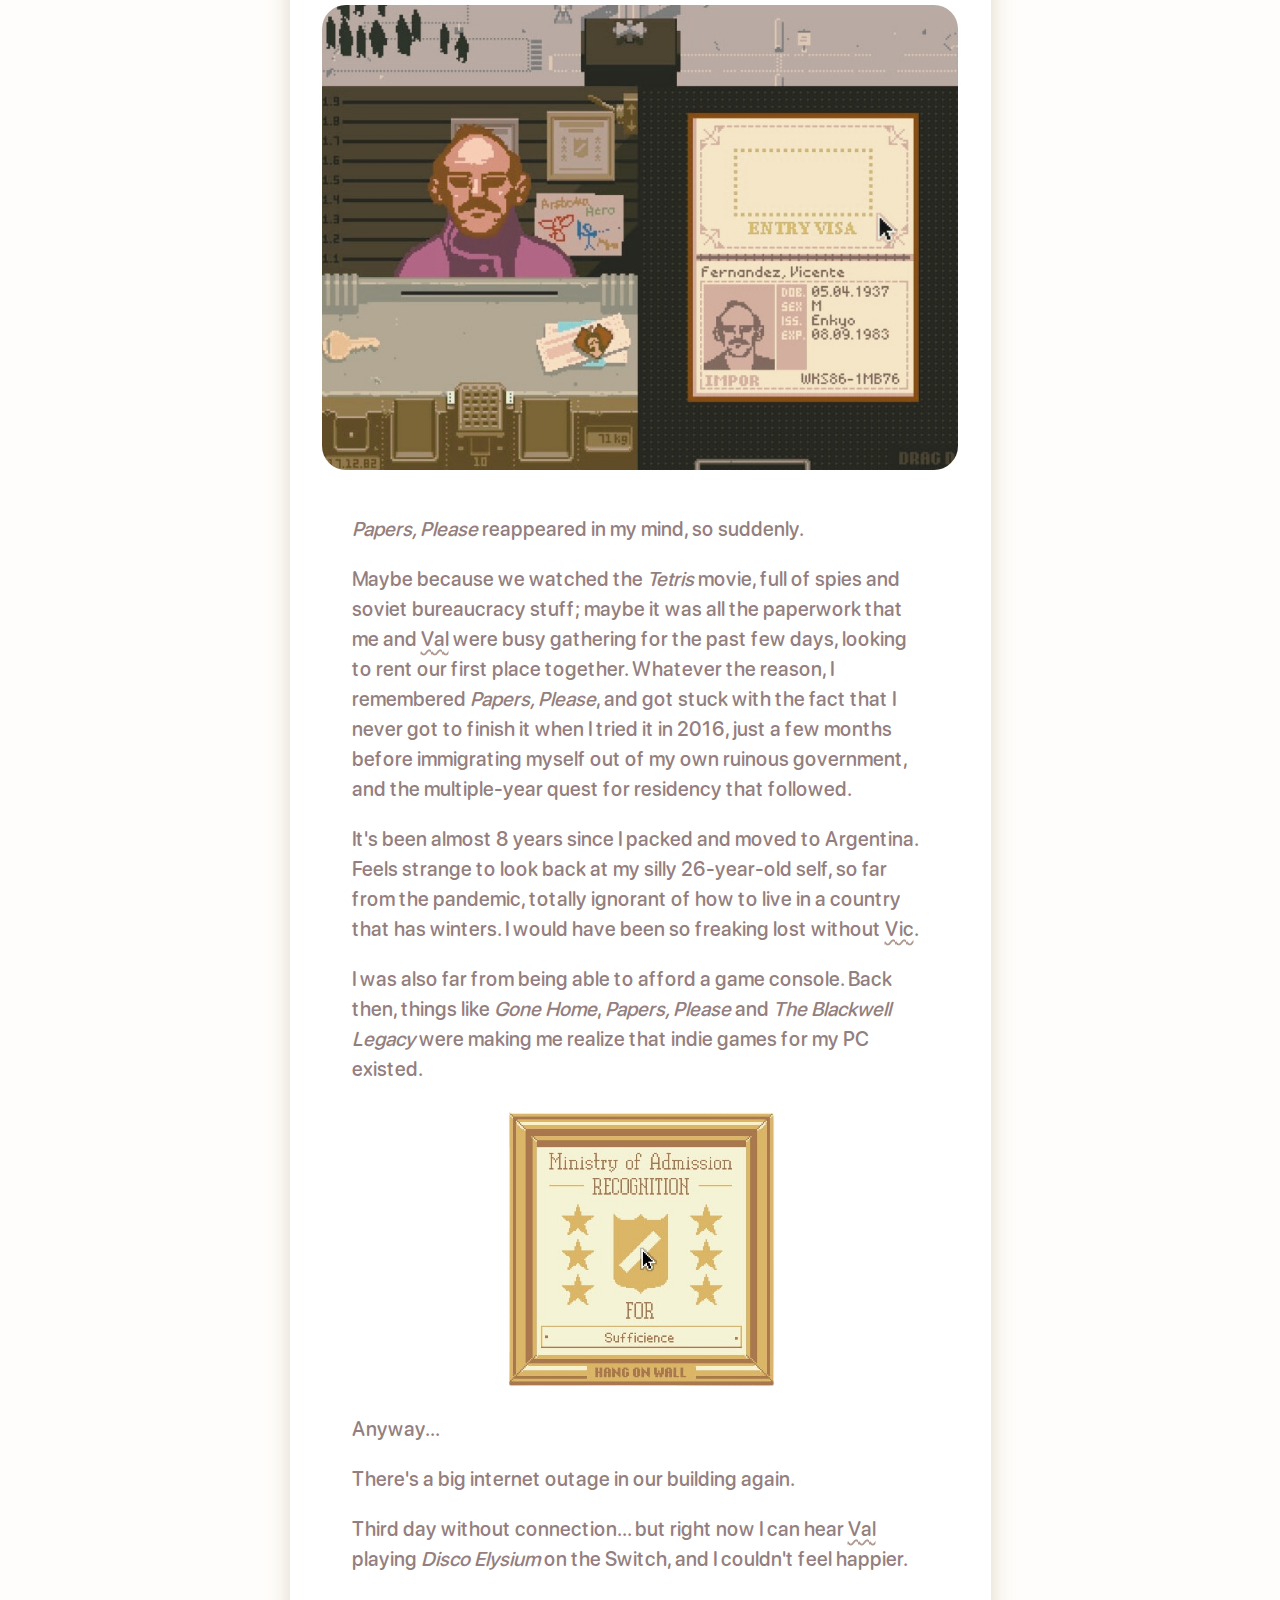
==== commit 3cf4f91d: "add entry" ====
--- a/index.html
+++ b/index.html
@@ -226,6 +226,27 @@
     </div>
 
     <main class="journal">
+      <article class="journal-entry" id="say-yes-to-stamps">
+        <time class="journal-entry-date">March 26</time>
+        <h2 class="journal-entry-title">
+            <a href="#say-yes-to-stamps">
+              Say Yes to Stamps
+            </a>
+        </h2>
+
+        <img class="journal-entry-image"
+              src="images/journal/eiyuden-stamps.jpg" 
+              alt="A funny moment with Garoo and stamps in Eiyuden Chronicle: Rising">
+
+              <p>We handed over the keys to our old apartment today, and it instantly felt like a huge weight had been lifted off my shoulders. Now there’s even a humongous long weekend incoming, almost a big quest reward for our troubles. Six free days for us to be still, and relax. For coffee, and video games.</p>
+
+              <p>As <a href="https://analogval.tumblr.com/" target="_blank">Val</a> made her way back to <em>Disco Elysium's</em> embrace, I took a look at the calendar and realized that it's high time for me to start preparing for April’s biggest event: <s>My birthday!</s> The release of <em>Eiyuden Chronicles: Hundred Heroes</em>! Yoshitaka Murayama final game; a dream of hundreds coming true.</p>
+
+              <p>I saved <em>Eiyuden Chronicle: Rising</em> for precisely this moment, and it turned out to be the perfect companion game for <em>anxiety-packed</em> days: It's repetitive, simple, and whatever the opposite of “a slog” is. I’m enjoying its humor a lot, as well. I might even be as addicted to stamps as the protagonist herself at this point.</p>
+
+              <p>New Nevaeh is right. The world needs more stamp systems.</p>
+      </article>
+
       <article class="journal-entry" id="dark-hour-and-a-half">
         <time class="journal-entry-date">March 22</time>
         <h2 class="journal-entry-title">
